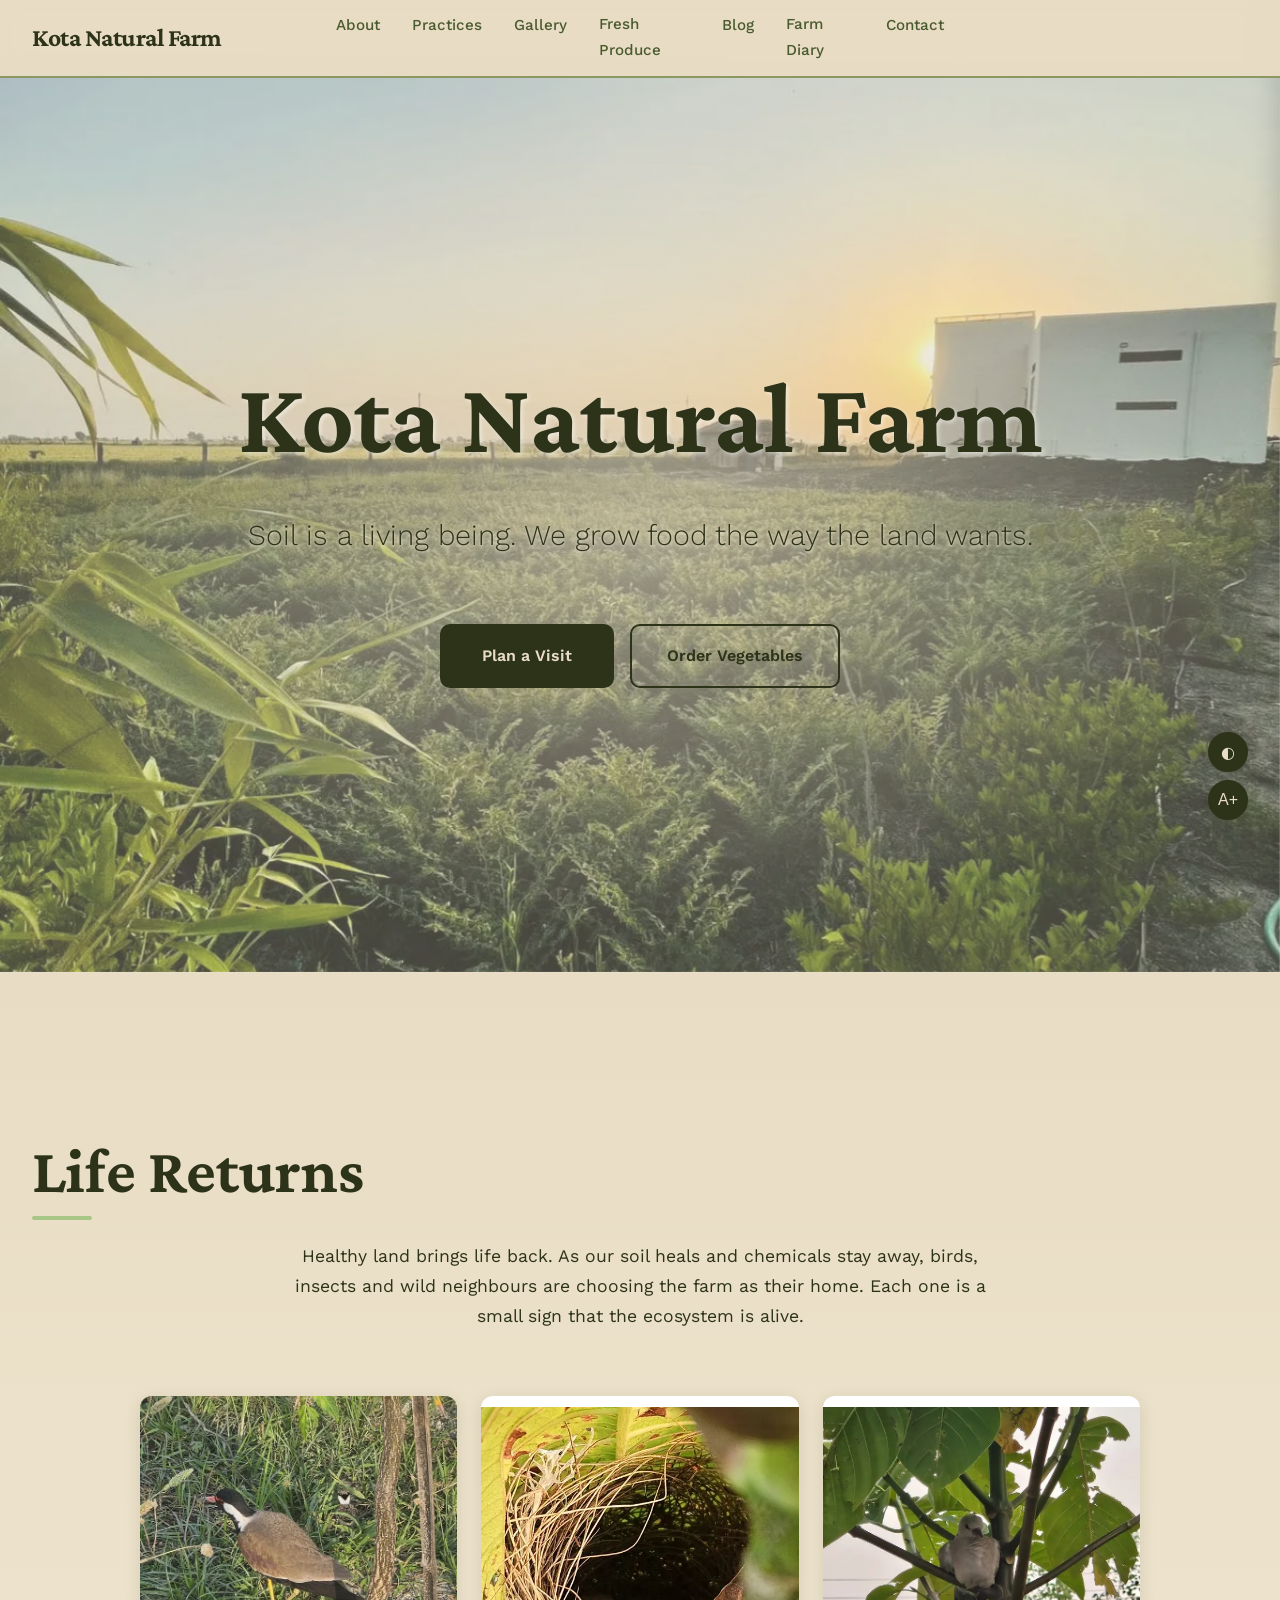
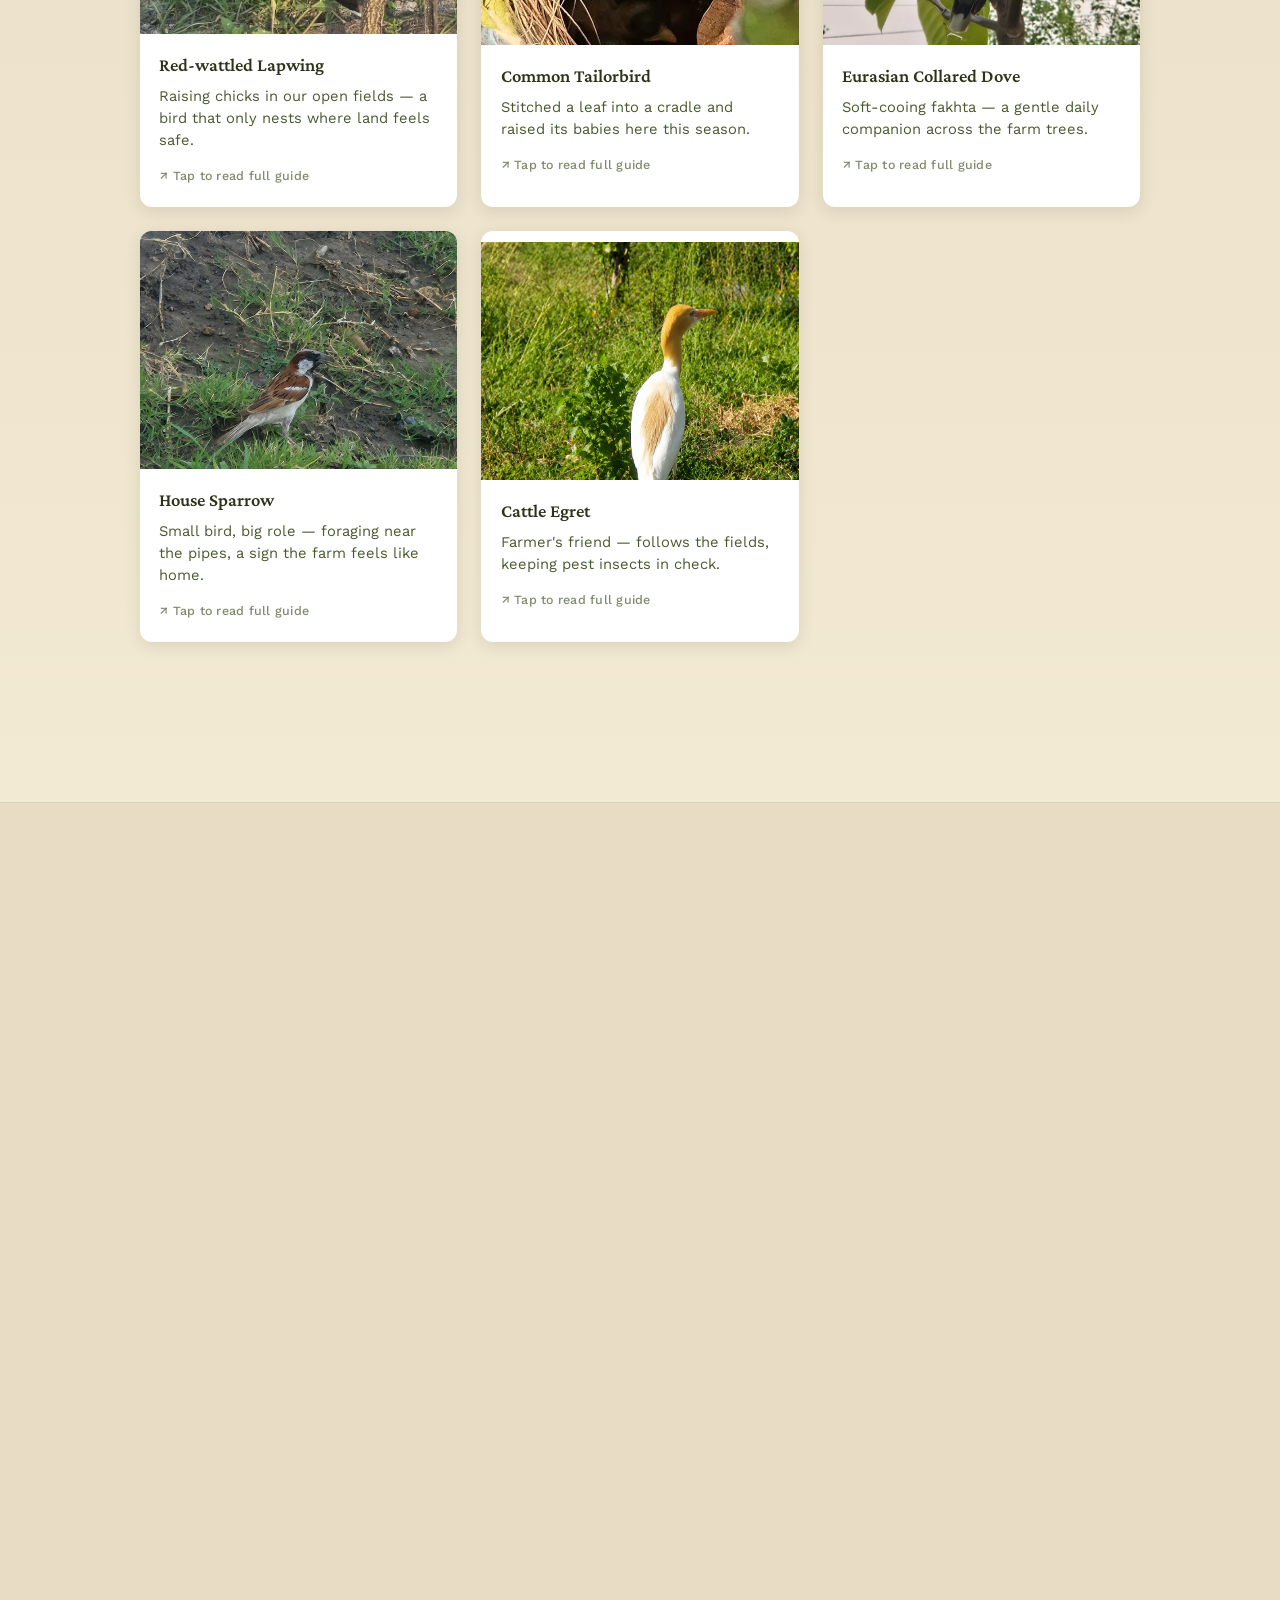
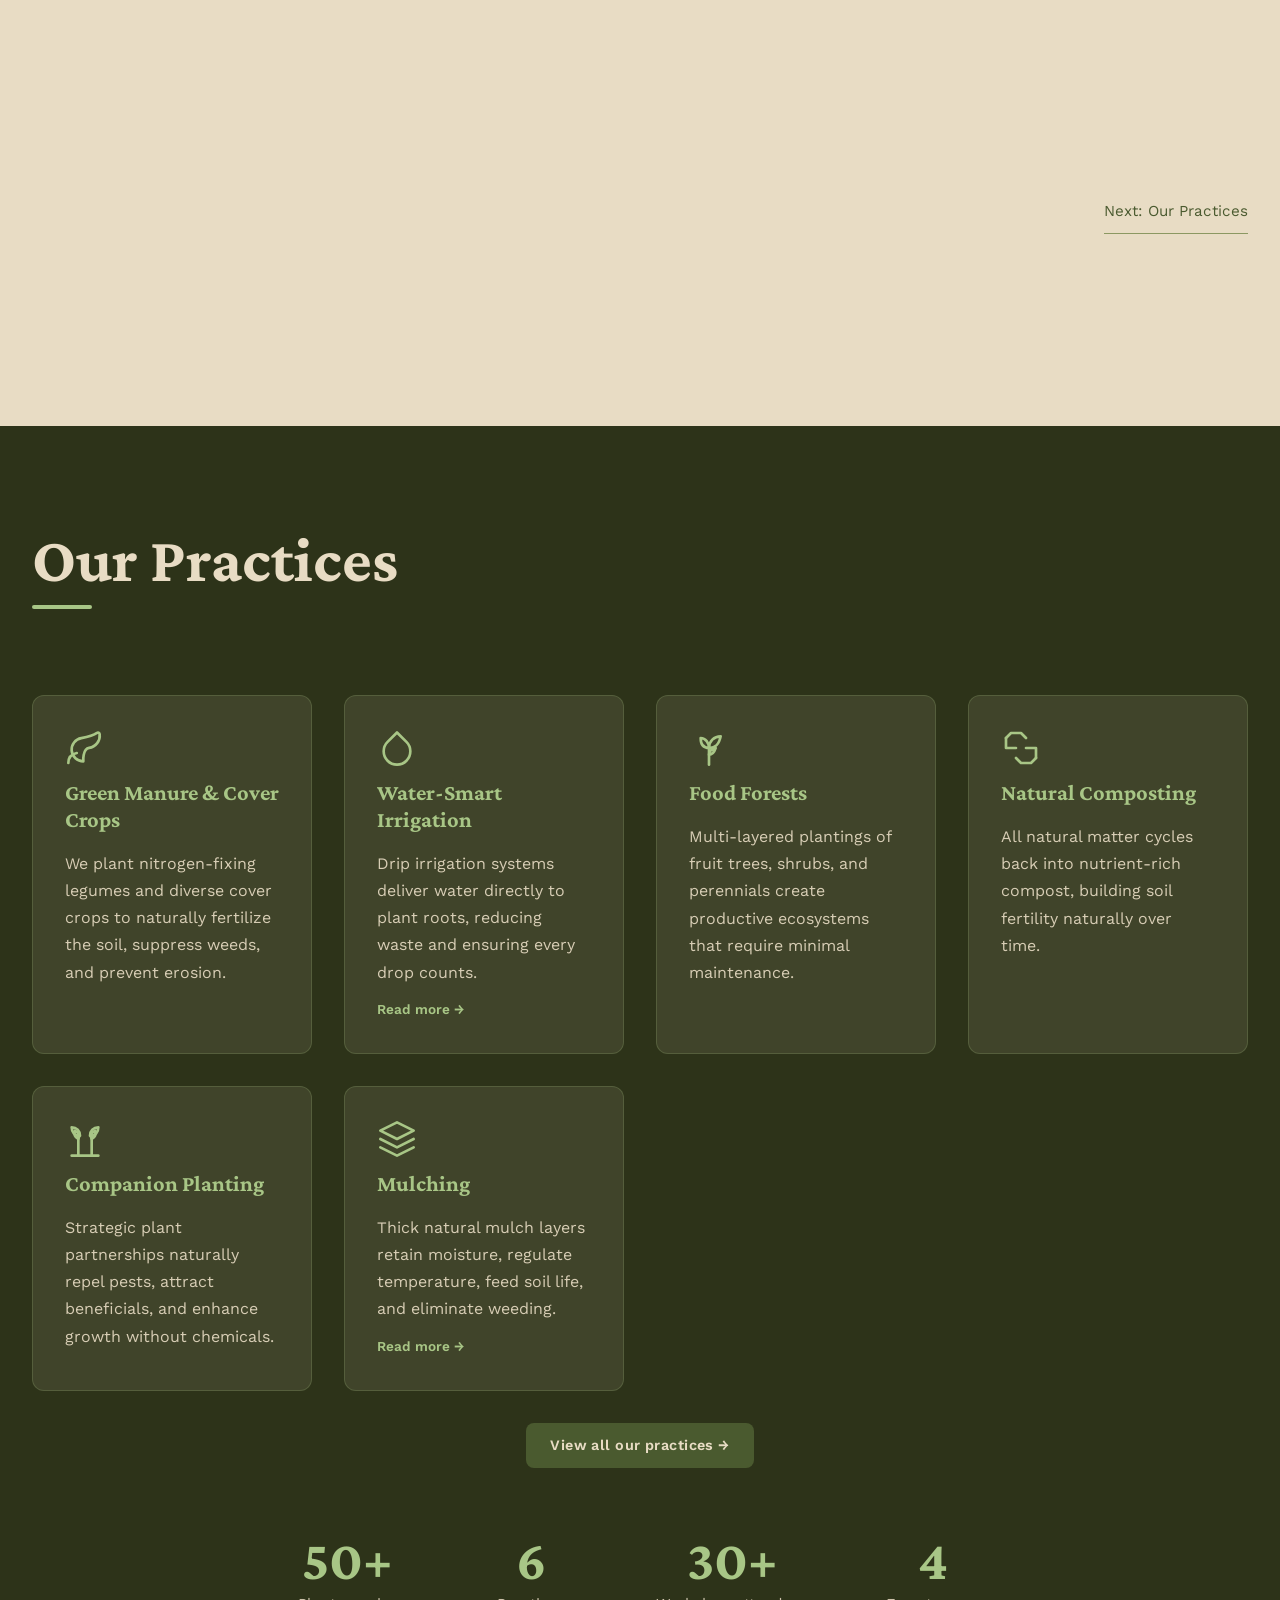
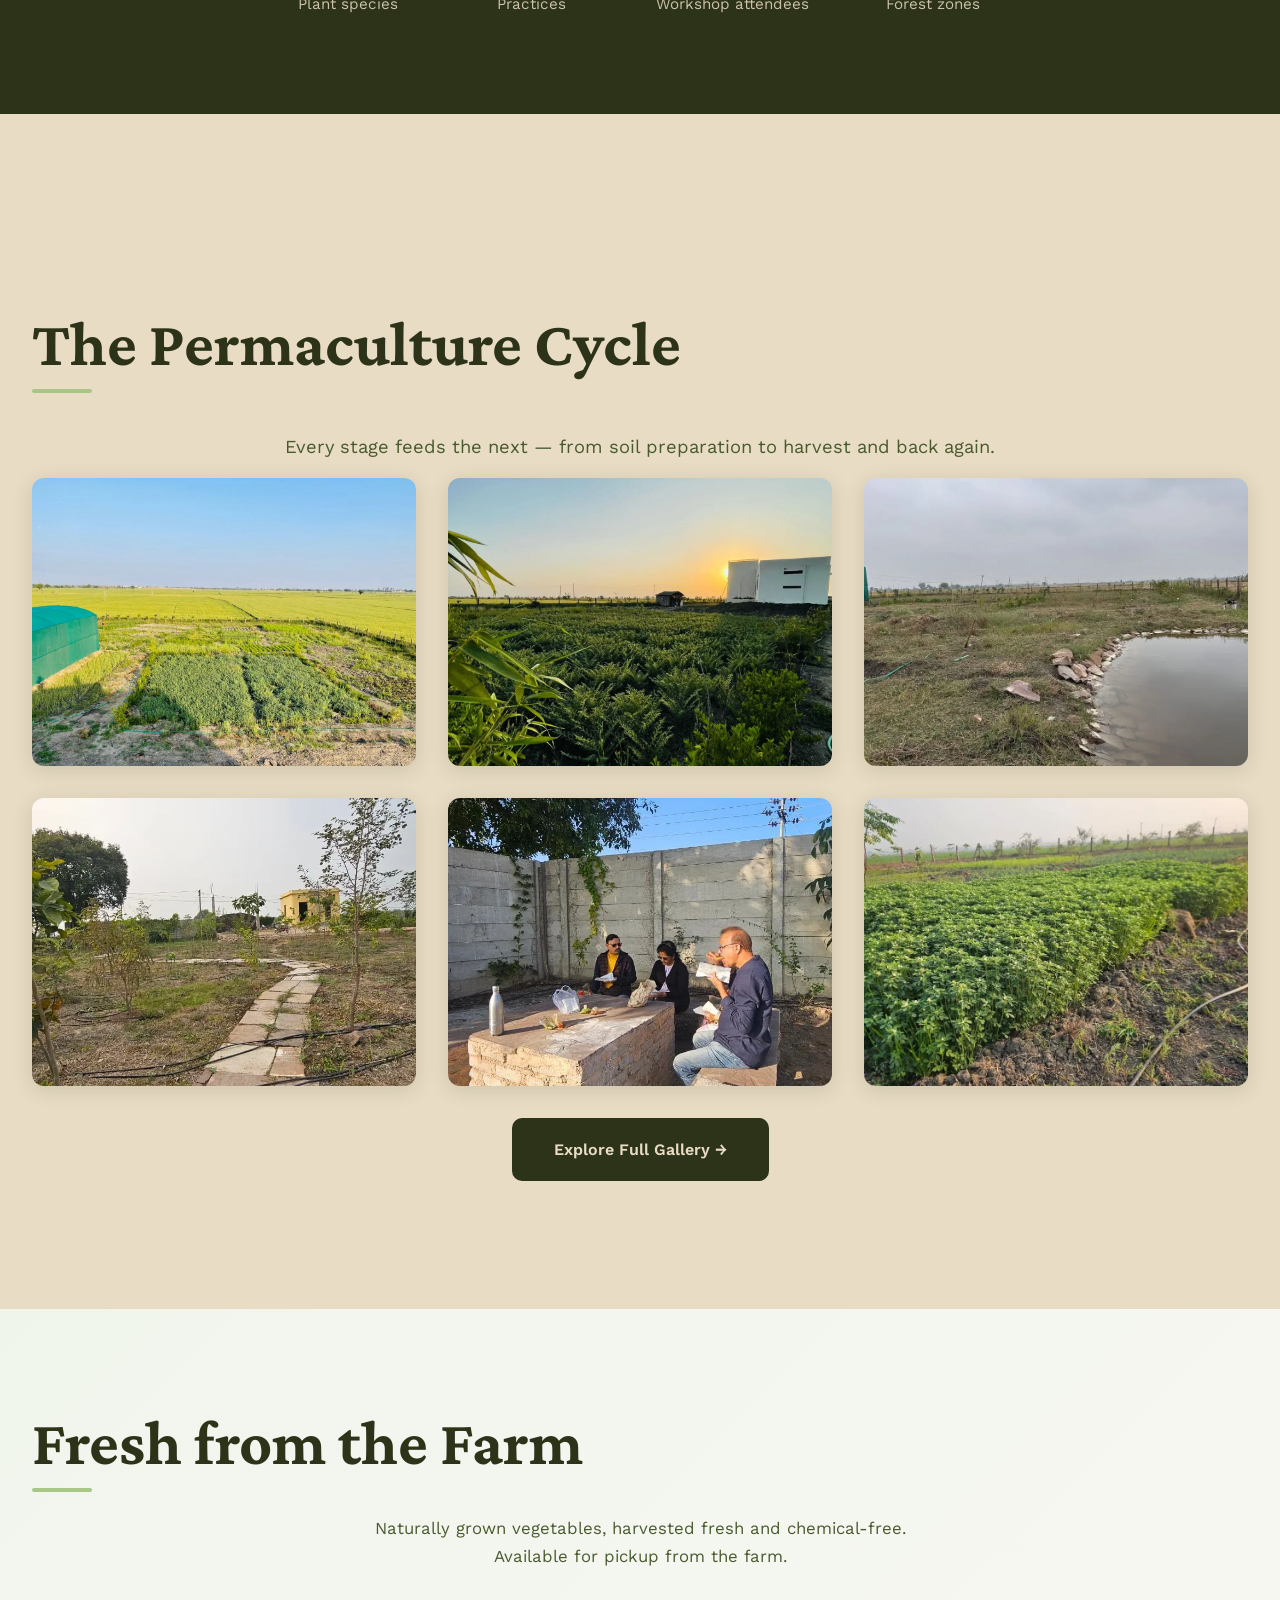
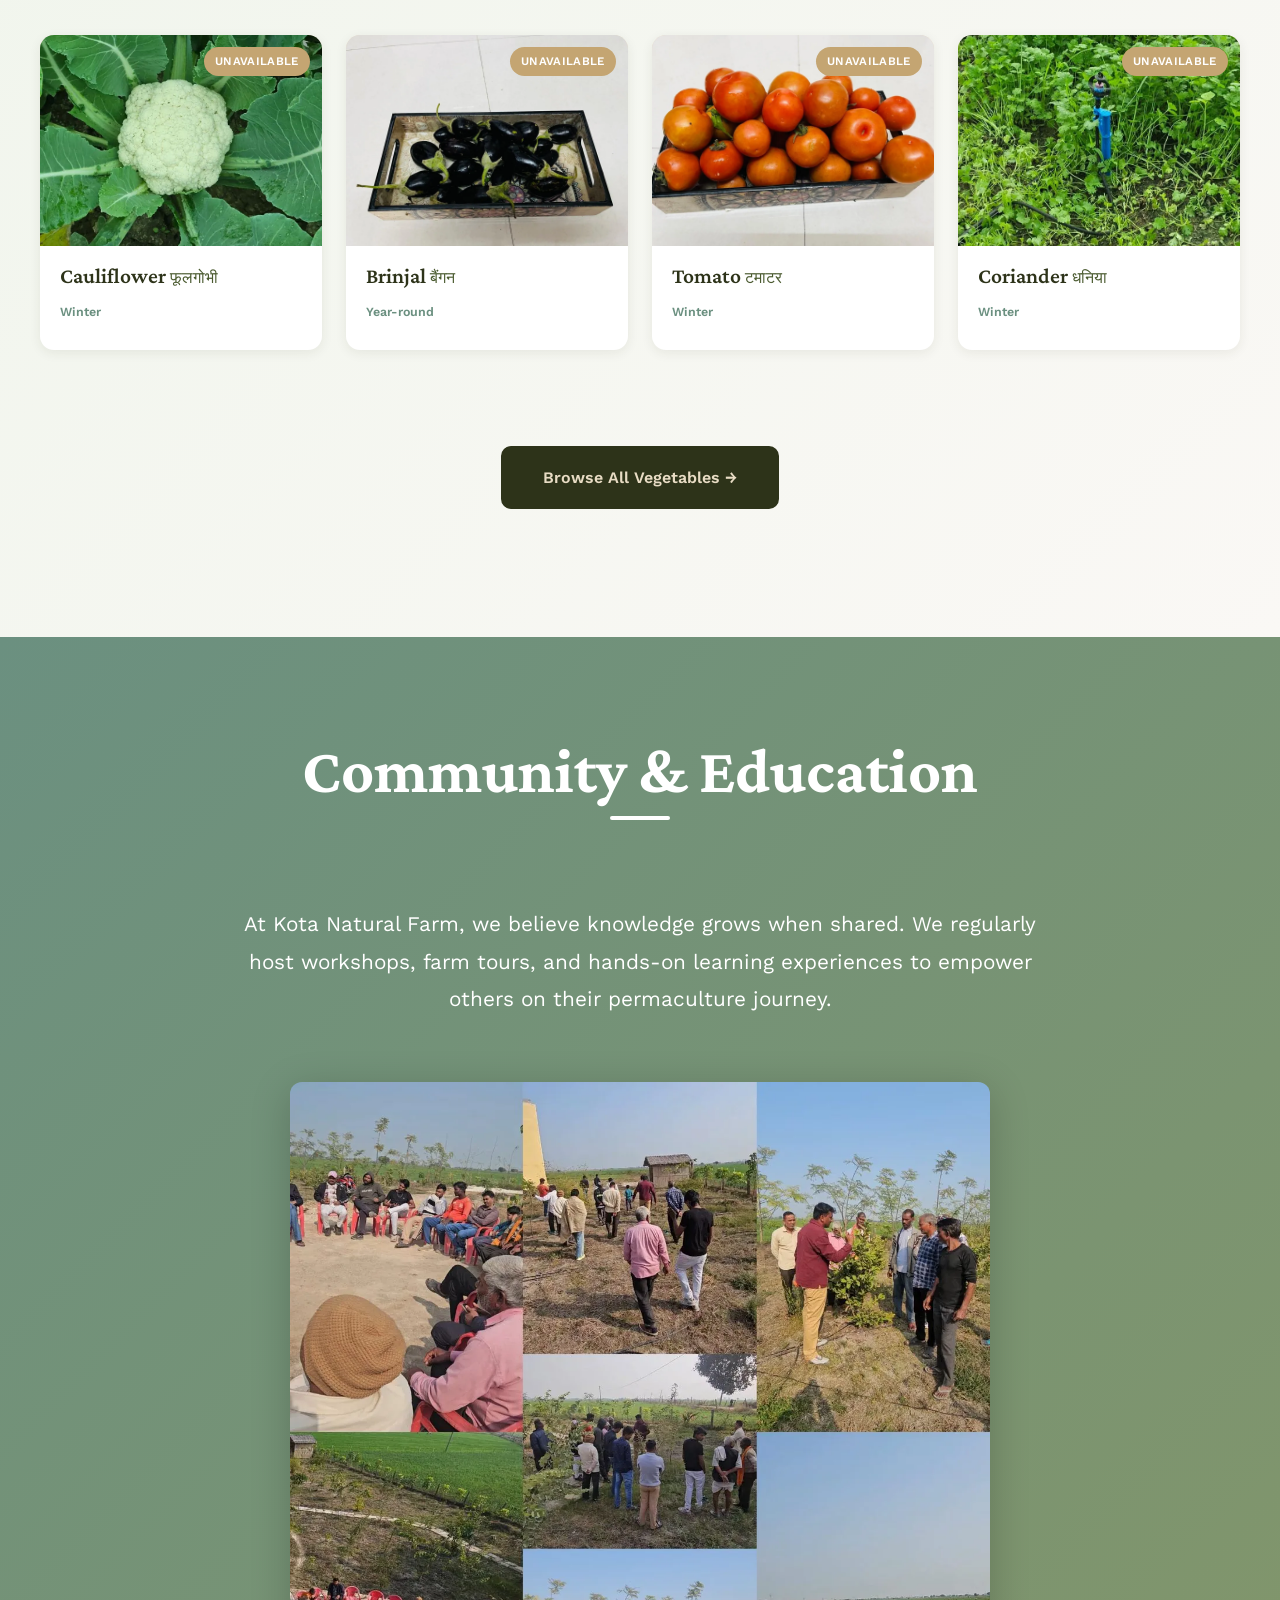
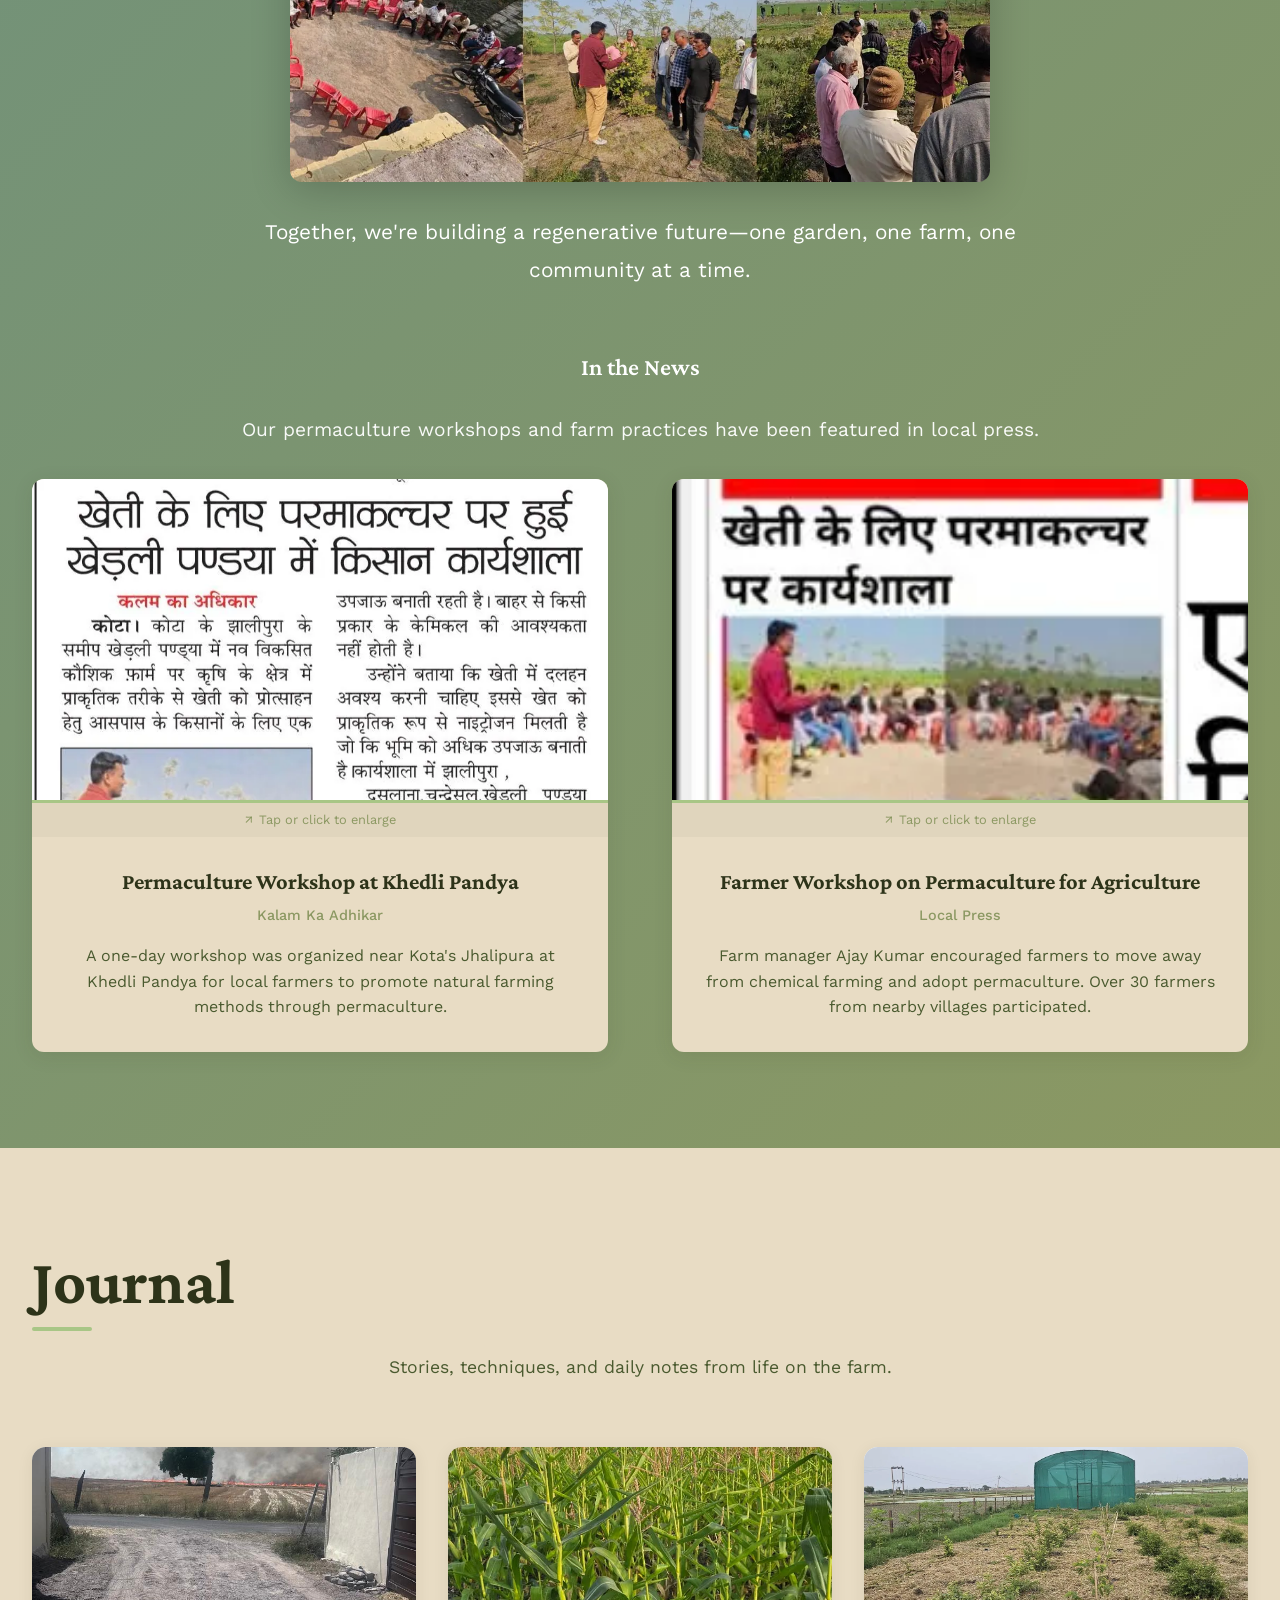
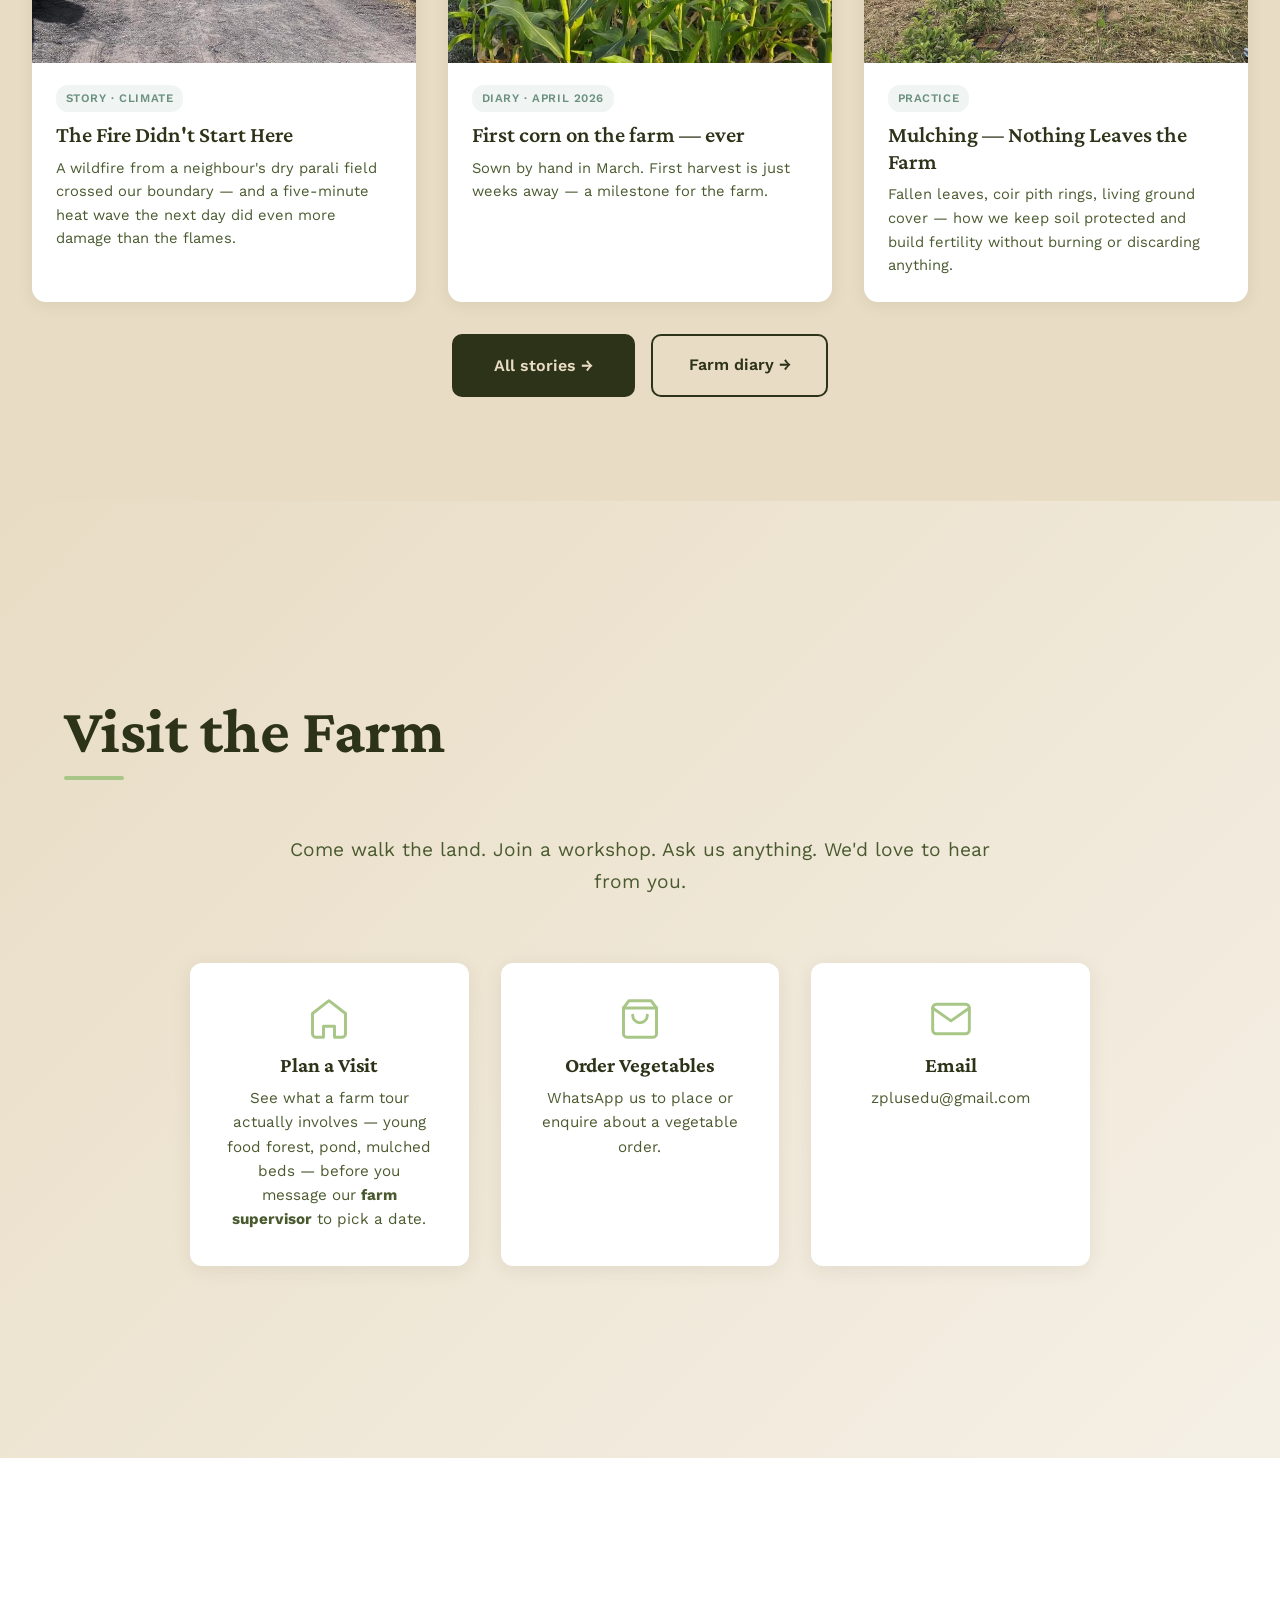
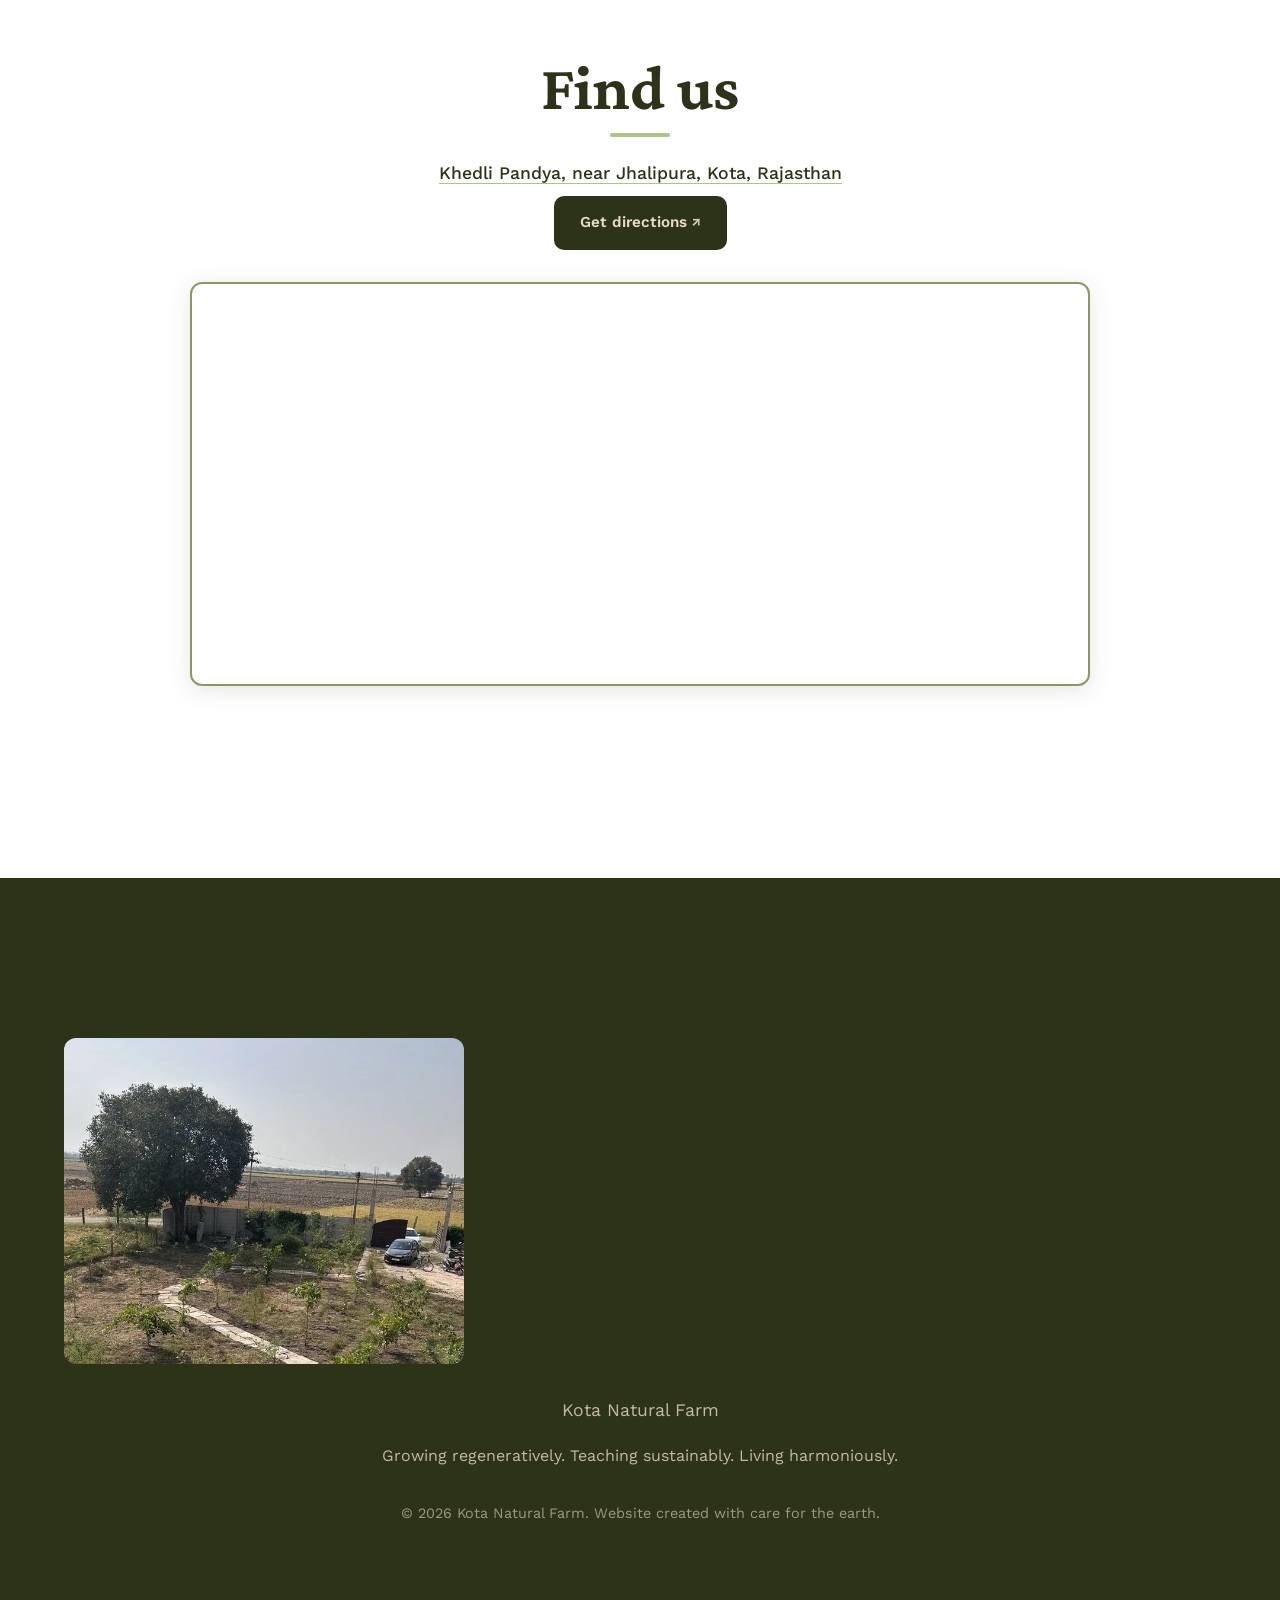
==== index.html @ 3dbb5373 "Add House Sparrow and Cattle Egret to Living Land section Two new bird species spotted on the farm —" ====
<!DOCTYPE html>
<html lang="en">
<head>
    <meta charset="UTF-8">
    <meta name="viewport" content="width=device-width, initial-scale=1.0">
    <meta name="description" content="Kota Natural Farm practices permaculture and regenerative agriculture near Kota, Rajasthan. Visit us for farm tours, workshops, and hands-on learning about sustainable food systems.">
    <meta name="keywords" content="permaculture, natural farming, regenerative agriculture, Kota, Rajasthan, food forest, organic farming, workshops">
    <meta property="og:title" content="Kota Natural Farm | Permaculture & Regenerative Agriculture">
    <meta property="og:description" content="Growing regeneratively. Teaching sustainably. Living harmoniously. Visit our permaculture farm near Kota, Rajasthan.">
    <meta property="og:type" content="website">
    <meta property="og:image" content="https://kotanaturalfarm.in/gallery/the-land/farm-sunset.jpeg">
    <meta property="og:locale" content="en_IN">
    <meta name="twitter:card" content="summary_large_image">
    <meta name="twitter:title" content="Kota Natural Farm">
    <meta name="twitter:description" content="Permaculture & regenerative agriculture near Kota, Rajasthan. Farm tours, workshops, and sustainable food systems.">
    <meta name="twitter:image" content="https://kotanaturalfarm.in/gallery/the-land/farm-sunset.jpeg">
    <title>Kota Natural Farm | Permaculture & Regenerative Agriculture</title>
    <link rel="icon" type="image/svg+xml" href="data:image/svg+xml,%3Csvg xmlns='http://www.w3.org/2000/svg' viewBox='0 0 32 32'%3E%3Ccircle cx='16' cy='16' r='16' fill='%232d3319'/%3E%3Cpath d='M16 6c-2 4-1 8 0 11 1-3 5-7 9-8-3 3-6 7-7 11 0 0-1 4-2 6-1-2-2-6-2-6-1-4-4-8-7-11 4 1 8 5 9 8C17 14 18 10 16 6z' fill='%23a8c686'/%3E%3C/svg%3E">
    <link rel="preconnect" href="https://fonts.googleapis.com">
    <link rel="preconnect" href="https://fonts.gstatic.com" crossorigin>
    <link href="https://fonts.googleapis.com/css2?family=Crimson+Pro:wght@400;600;700&family=Work+Sans:wght@300;400;500;600&display=swap" rel="stylesheet">
    <link rel="stylesheet" href="css/site-nav.css">
    <link rel="stylesheet" href="css/styles.css">
    <script type="application/ld+json">
    {
        "@context": "https://schema.org",
        "@type": "LocalBusiness",
        "name": "Kota Natural Farm",
        "description": "Permaculture and regenerative agriculture farm offering workshops, tours, and hands-on learning near Kota, Rajasthan.",
        "url": "https://kotanaturalfarm.in",
        "image": "https://kotanaturalfarm.in/gallery/the-land/farm-sunset.jpeg",
        "address": {
            "@type": "PostalAddress",
            "streetAddress": "Khedli Pandya, near Jhalipura",
            "addressLocality": "Kota",
            "addressRegion": "Rajasthan",
            "addressCountry": "IN"
        },
        "geo": {
            "@type": "GeoCoordinates",
            "latitude": 25.2010278,
            "longitude": 75.9503889
        },
        "sameAs": []
    }
    </script>
    <script src="js/vercel-analytics.js" defer></script>
    <script defer src="/_vercel/insights/script.js"></script>
</head>
<body>
    <div class="page-wrap">
    <a href="#main-content" class="skip-link">Skip to main content</a>
    <div class="scroll-progress" id="scroll-progress" role="presentation" aria-hidden="true"></div>
    <!-- Navigation -->
    <nav id="navbar">
        <div class="nav-container">
            <a href="#top" class="logo">Kota Natural Farm</a>
            <button type="button" class="nav-toggle" id="nav-toggle" aria-label="Open menu" aria-expanded="false">
                <span></span>
                <span></span>
                <span></span>
            </button>
            <ul class="nav-links">
                <li><a href="#about">About</a></li>
                <li><a href="#practices">Practices</a></li>
                <li><a href="gallery.html">Gallery</a></li>
                <li><a href="produce.html" class="nav-highlight">Fresh Produce</a></li>
                <li><a href="blog/index.html">Blog</a></li>
                <li><a href="farm-diary.html">Farm Diary</a></li>
                <li><a href="#contact">Contact</a></li>
            </ul>
        </div>
    </nav>

    <main id="main-content" tabindex="-1">
    <!-- Hero Section -->
    <section id="top" class="hero">
        <img src="gallery/the-land/farm-sunset.webp" alt="Golden hour over the farm — crops glowing in the evening light" class="hero-bg" fetchpriority="high" width="1280" height="720">
        <div class="hero-content">
            <h1>Kota Natural Farm</h1>
            <p class="hero-subtitle">Soil is a living being. We grow food the way the land wants.</p>
            <div class="hero-buttons">
                <a href="visit.html" class="cta-button">Plan a Visit</a>
                <a href="produce.html" class="cta-button cta-button-outlined">Order Vegetables</a>
            </div>
        </div>
    </section>

    <!-- Life Returns — biodiversity teaser, sits right below the hero -->
    <section id="living-land" class="living-land-strip">
        <div class="section">
            <h2 class="section-title fade-in">Life Returns</h2>
            <p class="living-land-intro fade-in">
                Healthy land brings life back. As our soil heals and chemicals stay away, birds, insects and wild neighbours are choosing the farm as their home. Each one is a small sign that the ecosystem is alive.
            </p>
            <div class="living-land-grid fade-in">
                <button type="button" class="living-land-card" onclick="openLightbox('gallery/living-land/lapwing-poster.jpg')" aria-label="Open full Red-wattled Lapwing information poster">
                    <span class="living-land-img-wrap">
                        <img src="gallery/living-land/lapwing-family.webp" alt="Red-wattled Lapwing with three chicks beside a young tree at Kota Natural Farm" loading="lazy" style="object-position: center 70%;">
                    </span>
                    <span class="living-land-caption">
                        <strong>Red-wattled Lapwing</strong>
                        <span class="living-land-tagline">Raising chicks in our open fields — a bird that only nests where land feels safe.</span>
                        <span class="living-land-cue">↗ Tap to read full guide</span>
                    </span>
                </button>
                <button type="button" class="living-land-card" onclick="openLightbox('gallery/living-land/tailorbird-poster.jpg')" aria-label="Open full Common Tailorbird information poster">
                    <span class="living-land-img-wrap">
                        <img src="gallery/living-land/tailorbird-nest.webp" alt="Common Tailorbird nest stitched inside a curled leaf, with chicks visible inside" loading="lazy" style="object-position: center 40%;">
                    </span>
                    <span class="living-land-caption">
                        <strong>Common Tailorbird</strong>
                        <span class="living-land-tagline">Stitched a leaf into a cradle and raised its babies here this season.</span>
                        <span class="living-land-cue">↗ Tap to read full guide</span>
                    </span>
                </button>
                <button type="button" class="living-land-card" onclick="openLightbox('gallery/living-land/collared-dove-poster.jpg')" aria-label="Open full Eurasian Collared Dove information poster">
                    <span class="living-land-img-wrap">
                        <img src="gallery/living-land/collared-dove.webp" alt="Eurasian Collared Dove perched in a tree at Kota Natural Farm" loading="lazy" style="object-position: center 65%;">
                    </span>
                    <span class="living-land-caption">
                        <strong>Eurasian Collared Dove</strong>
                        <span class="living-land-tagline">Soft-cooing fakhta — a gentle daily companion across the farm trees.</span>
                        <span class="living-land-cue">↗ Tap to read full guide</span>
                    </span>
                </button>
                <button type="button" class="living-land-card" onclick="openLightbox('gallery/living-land/house-sparrow-poster.png')" aria-label="Open full House Sparrow information poster">
                    <span class="living-land-img-wrap">
                        <img src="gallery/living-land/house-sparrow.jpeg" alt="House Sparrow foraging near irrigation pipes at Kota Natural Farm" loading="lazy" style="object-position: center 60%;">
                    </span>
                    <span class="living-land-caption">
                        <strong>House Sparrow</strong>
                        <span class="living-land-tagline">Small bird, big role — foraging near the pipes, a sign the farm feels like home.</span>
                        <span class="living-land-cue">↗ Tap to read full guide</span>
                    </span>
                </button>
                <button type="button" class="living-land-card" onclick="openLightbox('gallery/living-land/cattle-egret-poster.png')" aria-label="Open full Cattle Egret information poster">
                    <span class="living-land-img-wrap">
                        <img src="gallery/living-land/cattle-egret.jpeg" alt="Cattle Egret in breeding plumage standing near drip irrigation lines at Kota Natural Farm" loading="lazy" style="object-position: center 40%;">
                    </span>
                    <span class="living-land-caption">
                        <strong>Cattle Egret</strong>
                        <span class="living-land-tagline">Farmer's friend — follows the fields, keeping pest insects in check.</span>
                        <span class="living-land-cue">↗ Tap to read full guide</span>
                    </span>
                </button>
            </div>
        </div>
    </section>

    <!-- What is Permaculture -->
    <section id="about" class="section">
        <h2 class="section-title fade-in">What is Permaculture?</h2>
        <div class="intro-grid">
            <div class="intro-text fade-in">
                <p>Permaculture is a design philosophy that mimics natural ecosystems to create sustainable, self-sufficient food systems. At Kota Natural Farm, we work with nature, not against it.</p>
                <p>Our approach builds healthy soil, conserves water, increases biodiversity, and produces abundant harvests without synthetic chemicals or excessive external inputs.</p>
            </div>
            <div>
                <div class="principle-card fade-in">
                    <span class="principle-icon" aria-hidden="true">
                        <svg viewBox="0 0 24 24"><path d="M1 12s4-8 11-8 11 8 11 8-4 8-11 8S1 12 1 12z"/><circle cx="12" cy="12" r="3"/></svg>
                    </span>
                    <h3>Observe &amp; Interact</h3>
                    <p>We study our land's patterns before taking action, designing systems that work with natural flows.</p>
                </div>
                <div class="principle-card fade-in principle-card-spaced">
                    <span class="principle-icon" aria-hidden="true">
                        <svg viewBox="0 0 24 24"><polyline points="23 4 23 10 17 10"/><polyline points="1 20 1 14 7 14"/><path d="M3.51 9a9 9 0 0 1 14.85-3.36L23 10M1 14l4.64 4.36A9 9 0 0 0 20.49 15"/></svg>
                    </span>
                    <h3>Closed-Loop Systems</h3>
                    <p>Waste becomes resource. Compost feeds soil. Mulch retains water. Everything cycles.</p>
                </div>
                <div class="principle-card fade-in principle-card-spaced">
                    <span class="principle-icon" aria-hidden="true">
                        <svg viewBox="0 0 24 24"><path d="M12 2v20"/><path d="M12 7c0-2 2-4 5-4-1 3-3 5-5 5"/><path d="M12 11c0-2-2-4-5-4 1 3 3 5 5 5"/><path d="M12 15c0-2 2-4 5-4-1 3-3 5-5 5"/><path d="M6 22h12"/></svg>
                    </span>
                    <h3>Build Resilience</h3>
                    <p>Diverse crops, healthy ecosystems, and regenerative practices create farms that thrive for generations.</p>
                </div>
            </div>
        </div>
        <p class="section-next"><a href="#practices">Next: Our Practices</a></p>
    </section>

    <!-- Our Practices -->
    <section id="practices" class="practices">
        <div class="section">
            <h2 class="section-title fade-in">Our Practices</h2>
            <div class="practice-grid">
                <div class="practice-item fade-in">
                    <span class="practice-icon" aria-hidden="true">
                        <svg viewBox="0 0 24 24"><path d="M11 20A7 7 0 0 1 9.8 6.1C15.5 5 17 4.48 19.2 2.96a1 1 0 0 1 1.6.67 7.5 7.5 0 0 1-6.32 8.3C10.4 12.6 11 20 11 20z"/><path d="M2 21c0-3 1.85-5.36 5.08-6"/></svg>
                    </span>
                    <h3>Green Manure &amp; Cover Crops</h3>
                    <p>We plant nitrogen-fixing legumes and diverse cover crops to naturally fertilize the soil, suppress weeds, and prevent erosion.</p>
                </div>
                <a href="practices/water-smart-irrigation.html" class="practice-item practice-item-link fade-in">
                    <span class="practice-icon" aria-hidden="true">
                        <svg viewBox="0 0 24 24"><path d="M12 2.69l5.66 5.66a8 8 0 1 1-11.31 0z"/></svg>
                    </span>
                    <h3>Water-Smart Irrigation</h3>
                    <p>Drip irrigation systems deliver water directly to plant roots, reducing waste and ensuring every drop counts.</p>
                    <span class="practice-read-more">Read more &rarr;</span>
                </a>
                <div class="practice-item fade-in">
                    <span class="practice-icon" aria-hidden="true">
                        <svg viewBox="0 0 24 24"><path d="M12 22V12"/><path d="M12 12c0-4 3-7 7-7-1 5-3 7-7 7z"/><path d="M12 12c0-3-2-6-5-6 0 4 2 6 5 6z"/><path d="M12 16c0-2 2-4 4-4-1 3-2 4-4 4z"/></svg>
                    </span>
                    <h3>Food Forests</h3>
                    <p>Multi-layered plantings of fruit trees, shrubs, and perennials create productive ecosystems that require minimal maintenance.</p>
                </div>
                <div class="practice-item fade-in">
                    <span class="practice-icon" aria-hidden="true">
                        <svg viewBox="0 0 24 24"><path d="M3 6l3-3h6l3 3"/><path d="M21 18l-3 3h-6l-3-3"/><polyline points="3 6 3 12 9 12"/><polyline points="21 18 21 12 15 12"/></svg>
                    </span>
                    <h3>Natural Composting</h3>
                    <p>All natural matter cycles back into nutrient-rich compost, building soil fertility naturally over time.</p>
                </div>
                <div class="practice-item fade-in">
                    <span class="practice-icon" aria-hidden="true">
                        <svg viewBox="0 0 24 24"><path d="M8 22V10"/><path d="M8 10c-2 0-4-2-4-5 3 0 5 2 5 5"/><path d="M8 12c-2-1-3-3-2-5 2 1 3 3 2 5"/><path d="M16 22V10"/><path d="M16 10c2 0 4-2 4-5-3 0-5 2-5 5"/><path d="M16 12c2-1 3-3 2-5-2 1-3 3-2 5"/><path d="M4 22h16"/></svg>
                    </span>
                    <h3>Companion Planting</h3>
                    <p>Strategic plant partnerships naturally repel pests, attract beneficials, and enhance growth without chemicals.</p>
                </div>
                <a href="practices/mulching.html" class="practice-item practice-item-link fade-in">
                    <span class="practice-icon" aria-hidden="true">
                        <svg viewBox="0 0 24 24"><polygon points="12 2 2 7 12 12 22 7 12 2"/><polyline points="2 17 12 22 22 17"/><polyline points="2 12 12 17 22 12"/></svg>
                    </span>
                    <h3>Mulching</h3>
                    <p>Thick natural mulch layers retain moisture, regulate temperature, feed soil life, and eliminate weeding.</p>
                    <span class="practice-read-more">Read more &rarr;</span>
                </a>
            </div>
            <div style="text-align:center; margin: 2rem 0 0.5rem;">
                <a href="practices/our-practices.html" style="display:inline-block; padding:0.65rem 1.5rem; background:var(--earth-medium); color:var(--sand); font-family:'Work Sans',sans-serif; font-size:0.9rem; font-weight:600; text-decoration:none; border-radius:8px; letter-spacing:0.03em;">
                    View all our practices →
                </a>
            </div>
            <div class="farm-stats fade-in">
                <div class="stat-item">
                    <div class="stat-number" data-target="50" data-suffix="+">0</div>
                    <div class="stat-label">Plant species</div>
                </div>
                <div class="stat-item">
                    <div class="stat-number" data-target="6" data-suffix="">0</div>
                    <div class="stat-label">Practices</div>
                </div>
                <div class="stat-item">
                    <div class="stat-number" data-target="30" data-suffix="+">0</div>
                    <div class="stat-label">Workshop attendees</div>
                </div>
                <div class="stat-item">
                    <div class="stat-number" data-target="4" data-suffix="">0</div>
                    <div class="stat-label">Forest zones</div>
                </div>
            </div>
        </div>
    </section>

    <!-- Gallery — the permaculture cycle, told through images -->
    <section id="gallery" class="section">
        <h2 class="section-title fade-in">The Permaculture Cycle</h2>
        <p class="cycle-subtitle fade-in">Every stage feeds the next — from soil preparation to harvest and back again.</p>
        <div class="gallery-preview fade-in" id="gallery-preview">
            <!-- JS builds a 4-photo preview -->
        </div>
        <div class="produce-cta fade-in" style="padding-top: var(--spacing-md);">
            <a href="gallery.html" class="cta-button">Explore Full Gallery &rarr;</a>
        </div>
    </section>

    <!-- Fresh Produce — teaser linking to dedicated page -->
    <section id="fresh-produce" class="produce-section">
        <div class="section">
            <h2 class="section-title fade-in">Fresh from the Farm</h2>
            <p class="produce-intro fade-in">Naturally grown vegetables, harvested fresh and chemical-free. Available for pickup from the farm.</p>
            <div id="produce-grid" class="produce-grid">
                <!-- JS builds a preview of available items -->
            </div>
            <div class="produce-cta fade-in" style="padding-top: var(--spacing-md);">
                <a href="produce.html" class="cta-button">Browse All Vegetables &rarr;</a>
            </div>
        </div>
    </section>

    <!-- Community & In the News (merged) -->
    <section id="community" class="community">
        <div class="section">
            <h2 class="section-title fade-in">Community & Education</h2>
            <p class="community-text fade-in">
                At Kota Natural Farm, we believe knowledge grows when shared. We regularly host workshops, farm tours, and hands-on learning experiences to empower others on their permaculture journey.
            </p>
            <img src="site-images/community-workshop.webp" alt="Community workshop at Kota Farm" class="workshop-image fade-in" loading="lazy" width="1200" height="1200">
            <p class="community-text community-text-closing fade-in">
                Together, we're building a regenerative future—one garden, one farm, one community at a time.
            </p>
            <h3 class="community-news-heading fade-in">In the News</h3>
            <p class="news-intro fade-in">Our permaculture workshops and farm practices have been featured in local press.</p>
            <div class="news-grid">
                <div class="news-card fade-in">
                    <div class="news-card-img-wrap">
                        <img src="press/news-1.webp" alt="Newspaper article about permaculture workshop at Khedli Pandya" onclick="openLightbox(this.src)">
                    </div>
                    <div class="click-hint"><span aria-hidden="true">↗</span> Tap or click to enlarge</div>
                    <div class="news-card-body">
                        <h3>Permaculture Workshop at Khedli Pandya</h3>
                        <p class="news-source">Kalam Ka Adhikar</p>
                        <p>A one-day workshop was organized near Kota's Jhalipura at Khedli Pandya for local farmers to promote natural farming methods through permaculture.</p>
                    </div>
                </div>
                <div class="news-card fade-in">
                    <div class="news-card-img-wrap">
                        <img src="press/news-2.webp" alt="Newspaper article about farmer workshop on permaculture" onclick="openLightbox(this.src)">
                    </div>
                    <div class="click-hint"><span aria-hidden="true">↗</span> Tap or click to enlarge</div>
                    <div class="news-card-body">
                        <h3>Farmer Workshop on Permaculture for Agriculture</h3>
                        <p class="news-source">Local Press</p>
                        <p>Farm manager Ajay Kumar encouraged farmers to move away from chemical farming and adopt permaculture. Over 30 farmers from nearby villages participated.</p>
                    </div>
                </div>
            </div>
        </div>
    </section>

    <!-- Journal — merged stories + diary -->
    <section id="journal" class="section">
        <h2 class="section-title fade-in">Journal</h2>
        <p class="blog-intro fade-in">Stories, techniques, and daily notes from life on the farm.</p>
        <div class="blog-grid">
            <a href="blog/fire-didnt-start-here.html" class="blog-card fade-in">
                <div class="blog-card-img">
                    <img src="blog/images/fire-didnt-start-here/neighbour-field-fire.jpg" alt="A neighbouring wheat field on fire near Kota Natural Farm" loading="lazy">
                </div>
                <div class="blog-card-body">
                    <span class="blog-card-tag">Story · Climate</span>
                    <h3>The Fire Didn't Start Here</h3>
                    <p>A wildfire from a neighbour's dry parali field crossed our boundary — and a five-minute heat wave the next day did even more damage than the flames.</p>
                </div>
            </a>
            <a href="farm-diary.html" class="blog-card fade-in">
                <div class="blog-card-img">
                    <img src="diary/first-corn-on-the-farm.webp" alt="First corn on the farm" loading="lazy">
                </div>
                <div class="blog-card-body">
                    <span class="blog-card-tag">Diary · April 2026</span>
                    <h3>First corn on the farm — ever</h3>
                    <p>Sown by hand in March. First harvest is just weeks away — a milestone for the farm.</p>
                </div>
            </a>
            <a href="practices/mulching.html" class="blog-card fade-in">
                <div class="blog-card-img">
                    <img src="gallery/practices/mulching/mulch-rows-overview.webp" alt="Straw mulch covering soil at Kota Natural Farm" loading="lazy">
                </div>
                <div class="blog-card-body">
                    <span class="blog-card-tag">Practice</span>
                    <h3>Mulching — Nothing Leaves the Farm</h3>
                    <p>Fallen leaves, coir pith rings, living ground cover — how we keep soil protected and build fertility without burning or discarding anything.</p>
                </div>
            </a>
        </div>
        <div style="text-align:center; margin: 2rem 0 0.5rem; display:flex; gap:1rem; justify-content:center; flex-wrap:wrap;">
            <a href="blog/index.html" class="cta-button">All stories &rarr;</a>
            <a href="farm-diary.html" class="cta-button cta-button-outlined">Farm diary &rarr;</a>
        </div>
    </section>

    <!-- Contact -->
    <section id="contact" class="contact-section">
        <div class="section">
            <h2 class="section-title fade-in">Visit the Farm</h2>
            <p class="contact-intro fade-in">Come walk the land. Join a workshop. Ask us anything. We'd love to hear from you.</p>
            <div class="contact-grid">
                <a href="visit.html" class="contact-card fade-in">
                    <span class="contact-icon" aria-hidden="true">
                        <svg viewBox="0 0 24 24"><path d="M3 9l9-7 9 7v11a2 2 0 0 1-2 2h-4v-6h-6v6H5a2 2 0 0 1-2-2V9z"/></svg>
                    </span>
                    <h3>Plan a Visit</h3>
                    <p>See what a farm tour actually involves — young food forest, pond, mulched beds — before you message our <strong>farm supervisor</strong> to pick a date.</p>
                </a>
                <a href="https://wa.me/919460813090?text=Hi%2C%20I%27d%20like%20to%20order%20vegetables%20from%20Kota%20Natural%20Farm." target="_blank" rel="noopener noreferrer" class="contact-card fade-in">
                    <span class="contact-icon" aria-hidden="true">
                        <svg viewBox="0 0 24 24"><path d="M6 2L3 6v14a2 2 0 0 0 2 2h14a2 2 0 0 0 2-2V6l-3-4z"/><line x1="3" y1="6" x2="21" y2="6"/><path d="M16 10a4 4 0 0 1-8 0"/></svg>
                    </span>
                    <h3>Order Vegetables</h3>
                    <p>WhatsApp us to place or enquire about a vegetable order.</p>
                </a>
                <a href="mailto:zplusedu@gmail.com" class="contact-card fade-in">
                    <span class="contact-icon" aria-hidden="true">
                        <svg viewBox="0 0 24 24"><path d="M4 4h16a2 2 0 0 1 2 2v12a2 2 0 0 1-2 2H4a2 2 0 0 1-2-2V6a2 2 0 0 1 2-2z"/><polyline points="22 6 12 13 2 6"/></svg>
                    </span>
                    <h3>Email</h3>
                    <p>zplusedu@gmail.com</p>
                </a>
            </div>
        </div>
    </section>

    <!-- Find us / Google Map -->
    <section id="location" class="map-section">
        <div class="section">
            <h2 class="section-title fade-in">Find us</h2>
            <p class="map-address fade-in"><a href="https://maps.app.goo.gl/VbrhkNnKgP2FETWr9" target="_blank" rel="noopener noreferrer">Khedli Pandya, near Jhalipura, Kota, Rajasthan</a></p>
            <p class="map-directions fade-in"><a href="https://maps.app.goo.gl/VbrhkNnKgP2FETWr9" target="_blank" rel="noopener noreferrer" class="cta-button cta-button-external">Get directions</a></p>
            <div class="map-wrapper fade-in">
                <iframe
                    src="https://www.google.com/maps/embed?pb=!1m17!1m12!1m3!1d6059.080898385982!2d75.94523117538195!3d25.2010177777085!2m3!1f0!2f0!3f0!3m2!1i1024!2i768!4f13.1!3m2!1m1!2zMjXCsDEyJzAzLjciTiA3NcKwNTcnMDEuNCJF!5e1!3m2!1sen!2sus!4v1776796072278!5m2!1sen!2sus"
                    allowfullscreen=""
                    loading="lazy"
                    referrerpolicy="no-referrer-when-downgrade"
                    title="Kota Natural Farm location">
                </iframe>
            </div>
        </div>
    </section>

    </main>
    <!-- Footer -->
    <footer>
        <div class="section">
            <img src="site-images/farm-overview.webp" alt="Aerial view of Kota Natural Farm" class="footer-team-photo" loading="lazy" width="675" height="550">
            <p class="footer-name">Kota Natural Farm</p>
            <p>Growing regeneratively. Teaching sustainably. Living harmoniously.</p>
            <p class="footer-copyright">&copy; 2026 Kota Natural Farm. Website created with care for the earth.</p>
        </div>
    </footer>
    </div><!-- /.page-wrap -->

    <!-- Mobile sticky CTA bar for ordering vegetables -->
    <a href="produce.html" class="mobile-order-bar" id="mobile-order-bar">
        <span class="mobile-order-bar-icon" aria-hidden="true">
            <svg viewBox="0 0 24 24" width="22" height="22" fill="none" stroke="currentColor" stroke-width="1.8" stroke-linecap="round" stroke-linejoin="round"><path d="M6 2L3 6v14a2 2 0 0 0 2 2h14a2 2 0 0 0 2-2V6l-3-4z"/><line x1="3" y1="6" x2="21" y2="6"/><path d="M16 10a4 4 0 0 1-8 0"/></svg>
        </span>
        <span class="mobile-order-bar-text">Order Fresh Vegetables</span>
        <span class="mobile-order-bar-arrow">&rarr;</span>
    </a>

    <!-- Cart FAB + Drawer -->
    <button type="button" class="cart-fab" id="cart-fab" aria-label="Open cart" style="display:none;" onclick="openCartDrawer()">
        <svg viewBox="0 0 24 24" width="22" height="22" fill="none" stroke="currentColor" stroke-width="1.8" stroke-linecap="round" stroke-linejoin="round" aria-hidden="true"><circle cx="9" cy="21" r="1"/><circle cx="20" cy="21" r="1"/><path d="M1 1h4l2.68 13.39a2 2 0 0 0 2 1.61h9.72a2 2 0 0 0 2-1.61L23 6H6"/></svg>
        <span class="cart-fab-badge" id="cart-fab-badge">0</span>
    </button>
    <div class="cart-overlay" id="cart-overlay" onclick="closeCartDrawer()"></div>
    <div class="cart-drawer" id="cart-drawer" aria-label="Your order">
        <div class="cart-drawer-header">
            <h3>Your Order</h3>
            <button type="button" class="cart-drawer-close" onclick="closeCartDrawer()" aria-label="Close cart">&times;</button>
        </div>
        <div class="cart-drawer-body" id="cart-drawer-body">
            <!-- Cart items rendered by JS -->
        </div>
        <div class="cart-drawer-footer" id="cart-drawer-footer">
            <a href="#" id="cart-whatsapp-btn" class="cta-button cart-send-btn" target="_blank" rel="noopener noreferrer">Send Order on WhatsApp</a>
            <button type="button" class="cart-clear-btn" id="cart-clear-btn" onclick="clearCart()">Clear Cart</button>
        </div>
    </div>

    <!-- Load configs then main script.
         Bump ?v=YYYYMMDD on each config edit to bust browser caches. -->
    <script src="gallery-config.js?v=20260430"></script>
    <script src="plants-config.js?v=20260430"></script>
    <script src="vegetables-config.js?v=20260430"></script>
    <script src="diary-config.js?v=20260501b"></script>
    <script src="js/main.js?v=20260430"></script>

    <!-- Accessibility controls -->
    <div class="a11y-controls">
        <button type="button" class="a11y-btn" id="a11y-contrast" aria-label="Toggle high contrast" aria-pressed="false" title="High contrast">◐</button>
        <button type="button" class="a11y-btn" id="a11y-font" aria-label="Toggle larger text" aria-pressed="false" title="Larger text">A+</button>
    </div>

    <button type="button" class="back-to-top" id="back-to-top" aria-label="Back to top" title="Back to top">↑</button>

    <!-- Lightbox overlay with navigation -->
    <div class="lightbox-overlay" id="lightbox" onclick="closeLightbox()">
        <span class="lightbox-close" id="lightbox-close" onclick="event.stopPropagation(); closeLightbox();" role="button" aria-label="Close" tabindex="0">&times;</span>
        <button class="lightbox-nav lightbox-prev" id="lightbox-prev" onclick="event.stopPropagation(); lightboxNav(-1);" aria-label="Previous image" tabindex="0">&#8249;</button>
        <img src="" alt="Enlarged view" onclick="event.stopPropagation()">
        <button class="lightbox-nav lightbox-next" id="lightbox-next" onclick="event.stopPropagation(); lightboxNav(1);" aria-label="Next image" tabindex="0">&#8250;</button>
        <div class="lightbox-counter" id="lightbox-counter"></div>
    </div>

    <!-- Service Worker registration for offline support -->
    <script>
    if ('serviceWorker' in navigator) {
        window.addEventListener('load', function() {
            navigator.serviceWorker.register('/sw.js').catch(function() {});
        });
    }
    </script>
</body>
</html>
---- css/site-nav.css ----
/* ──────────────────────────────────────────────────────────────
   Site nav — Kota Natural Farm
   The sticky top nav used on every page. Single source of truth;
   linked by both styles.css-based pages (homepage, gallery) and
   practice.css/produce.css-based sub-pages (blog, practices, produce).

   Depends on design tokens (--earth-dark, --sand, --sprout, etc.)
   which are defined in styles.css, practice.css, and produce.css.
   ────────────────────────────────────────────────────────────── */

/* Reserve space for the fixed nav so page content starts BELOW it
   rather than being hidden behind it. Every page that links this
   stylesheet gets the offset automatically. */
body {
    padding-top: 72px;
}
html {
    /* Anchor links (#about, #practices, #contact) scroll the target
       below the fixed nav instead of underneath it. */
    scroll-padding-top: 72px;
}
@media (max-width: 768px) {
    body {
        padding-top: 60px;
    }
    html {
        scroll-padding-top: 60px;
    }
}

nav#navbar {
    position: fixed;
    top: 0;
    width: 100%;
    max-width: 100%;
    background: rgba(232, 220, 196, 0.95);
    backdrop-filter: blur(10px);
    z-index: 1000;
    padding: var(--spacing-sm) var(--spacing-md);
    border-bottom: 2px solid var(--earth-light);
    transition: all 0.3s ease;
}

nav#navbar.scrolled {
    padding: var(--spacing-xs) var(--spacing-md);
    box-shadow: 0 2px 20px rgba(45, 51, 25, 0.1);
}

#navbar .nav-container {
    max-width: 1400px;
    margin: 0 auto;
    display: flex;
    justify-content: space-between;
    align-items: center;
    position: relative;
    gap: var(--spacing-sm);
}

#navbar .logo {
    font-family: 'Crimson Pro', serif;
    font-size: 1.6rem;
    font-weight: 700;
    color: var(--earth-dark);
    text-decoration: none;
    letter-spacing: -0.5px;
    white-space: nowrap;
}

#navbar .nav-links {
    display: flex;
    gap: var(--spacing-md);
    list-style: none;
    margin: 0;
    padding: 0;
    /* Absolutely center the nav links so they sit dead-centre on every page,
       regardless of whether a cart button is present on the right.
       Mobile media query below resets this so the drawer behaves normally. */
    position: absolute;
    left: 50%;
    transform: translateX(-50%);
}

#navbar .nav-links a {
    color: var(--earth-medium);
    text-decoration: none;
    font-family: 'Work Sans', sans-serif;
    font-size: 0.95rem;
    font-weight: 500;
    transition: color 0.3s ease;
    position: relative;
    padding: 0.5rem 0;
    min-height: 44px;
    display: inline-flex;
    align-items: center;
}

#navbar .nav-links a::after {
    content: '';
    position: absolute;
    bottom: -4px;
    left: 0;
    width: 0;
    height: 2px;
    background: var(--sprout);
    transition: width 0.3s ease;
}

#navbar .nav-links a:hover {
    color: var(--earth-dark);
}

#navbar .nav-links a:hover::after {
    width: 100%;
}

#navbar .nav-links a.active {
    color: var(--earth-dark);
    font-weight: 600;
}

#navbar .nav-links a.active::after {
    width: 100%;
}

/* nav-highlight neutralized — Fresh Produce now styles like every other nav item.
   Class kept in HTML for backwards compatibility; rules intentionally left blank. */

#navbar .nav-links a:focus-visible,
#navbar .logo:focus-visible,
#navbar .nav-toggle:focus-visible {
    outline: 2px solid var(--sprout);
    outline-offset: 3px;
}

#navbar .nav-toggle {
    display: none;
    flex-direction: column;
    justify-content: center;
    gap: 5px;
    width: 44px;
    height: 44px;
    padding: 10px;
    background: transparent;
    border: 2px solid var(--earth-medium);
    border-radius: 10px;
    cursor: pointer;
    transition: background 0.3s ease, border-color 0.3s ease;
}

#navbar .nav-toggle:hover {
    background: rgba(45, 51, 25, 0.08);
    border-color: var(--earth-dark);
}

#navbar .nav-toggle span {
    display: block;
    height: 2px;
    background: var(--earth-dark);
    border-radius: 1px;
    transition: transform 0.3s ease, opacity 0.3s ease;
}

#navbar .nav-toggle[aria-expanded="true"] span:nth-child(1) {
    transform: translateY(7px) rotate(45deg);
}

#navbar .nav-toggle[aria-expanded="true"] span:nth-child(2) {
    opacity: 0;
}

#navbar .nav-toggle[aria-expanded="true"] span:nth-child(3) {
    transform: translateY(-7px) rotate(-45deg);
}

/* Cart FAB button lives inside the nav on produce.html — nothing to do
   here; produce.css owns its look. Just make sure the nav flex layout
   doesn't squish it. */
#navbar .cart-fab-nav {
    flex-shrink: 0;
}

/* ── Mobile layout ───────────────────────────────────────────── */
@media (max-width: 768px) {
    #navbar .nav-toggle {
        display: flex;
    }

    #navbar .nav-links {
        position: absolute;
        top: 100%;
        left: 0;
        right: 0;
        transform: none; /* reset desktop centering so mobile drawer spans full width */
        flex-direction: column;
        gap: 0;
        background: rgba(232, 220, 196, 0.98);
        backdrop-filter: blur(10px);
        border-bottom: 2px solid var(--earth-light);
        padding: var(--spacing-sm);
        max-height: 0;
        overflow: hidden;
        opacity: 0;
        transition: max-height 0.3s ease, opacity 0.3s ease;
        box-shadow: 0 8px 20px rgba(45, 51, 25, 0.1);
    }

    nav#navbar.nav-open .nav-links {
        max-height: 480px;
        opacity: 1;
        overflow-y: auto;
    }

    #navbar .nav-links a {
        display: block;
        padding: var(--spacing-sm) var(--spacing-md);
        border-radius: 4px;
    }

    #navbar .nav-links a:hover {
        background: rgba(45, 51, 25, 0.06);
    }

    #navbar .nav-links a::after {
        display: none;
    }

    #navbar .logo {
        font-size: 1.3rem;
    }
}
---- css/styles.css ----
:root {
    --earth-dark: #2d3319;
    --earth-medium: #4a5a2f;
    --earth-light: #8b9862;
    --sand: #e8dcc4;
    --clay: #c4a572;
    --sprout: #a8c686;
    --water: #6b9080;
    --leaf: #5a7a3a;
    --spacing-xs: 0.5rem;
    --spacing-sm: 1rem;
    --spacing-md: 2rem;
    --spacing-lg: 4rem;
    --spacing-xl: 6rem;
}

* {
    margin: 0;
    padding: 0;
    box-sizing: border-box;
}

html {
    overflow-x: clip;
    touch-action: pan-y;
    background: var(--sand);
}

body {
    font-family: 'Work Sans', sans-serif;
    color: var(--earth-dark);
    background: var(--sand);
    line-height: 1.7;
    overflow-x: clip;
    width: 100%;
}

body.scroll-locked {
    overflow: hidden;
    position: fixed;
    width: 100%;
    top: var(--scroll-y, 0);
}

.page-wrap {
    overflow: hidden;
}

/* Skip to main content - visible on focus */
.skip-link {
    position: absolute;
    top: -100px;
    left: var(--spacing-sm);
    padding: var(--spacing-sm) var(--spacing-md);
    background: var(--earth-dark);
    color: var(--sand);
    font-weight: 600;
    text-decoration: none;
    border-radius: 10px;
    z-index: 10001;
    transition: top 0.2s ease;
}
.skip-link:focus {
    top: var(--spacing-sm);
    outline: 2px solid var(--sprout);
    outline-offset: 3px;
}

/* Scroll progress bar */
.scroll-progress {
    position: fixed;
    top: 0;
    left: 0;
    width: 0%;
    height: 3px;
    background: var(--sprout);
    z-index: 10001;
    transform-origin: left;
    transition: width 0.08s ease-out;
}

/* Back to top button */
.back-to-top {
    position: fixed;
    bottom: 2rem;
    right: 2rem;
    width: 48px;
    height: 48px;
    border-radius: 50%;
    background: var(--earth-dark);
    color: var(--sand);
    border: 2px solid var(--earth-dark);
    cursor: pointer;
    display: flex;
    align-items: center;
    justify-content: center;
    font-size: 1.4rem;
    z-index: 999;
    opacity: 0;
    visibility: hidden;
    transition: opacity 0.3s ease, visibility 0.3s ease, transform 0.2s ease;
    box-shadow: 0 4px 16px rgba(45, 51, 25, 0.25);
}
.back-to-top.visible {
    opacity: 1;
    visibility: visible;
    animation: backToTopIn 0.4s ease-out;
}
@keyframes backToTopIn {
    0% { transform: scale(0.7); opacity: 0; }
    60% { transform: scale(1.08); }
    100% { transform: scale(1); opacity: 1; }
}
.back-to-top:hover {
    background: transparent;
    color: var(--earth-dark);
    transform: translateY(-2px);
}
.back-to-top:focus-visible {
    outline: 2px solid var(--sprout);
    outline-offset: 3px;
}
@media (max-width: 768px) {
    .back-to-top {
        bottom: 1.5rem;
        right: 1.5rem;
        width: 44px;
        height: 44px;
    }
}

h1, h2, h3, h4 {
    font-family: 'Crimson Pro', serif;
    font-weight: 700;
    line-height: 1.2;
}

/* Navigation — see css/site-nav.css (shared across every page) */

.cta-button:focus-visible {
    outline: 2px solid var(--sprout);
    outline-offset: 3px;
}

.lightbox-close:focus-visible {
    outline: 2px solid var(--sprout);
    outline-offset: 3px;
}

/* Hero Section */
.hero {
    height: 100vh;
    position: relative;
    display: flex;
    align-items: center;
    justify-content: center;
    overflow: hidden;
    /* Nav offset is handled globally by body padding-top in site-nav.css */
}
.hero::before {
    content: '';
    position: absolute;
    inset: 0;
    z-index: 1;
    background: radial-gradient(ellipse 85% 70% at 50% 50%, rgba(232, 220, 196, 0.55) 0%, transparent 65%);
    pointer-events: none;
}

.hero-bg {
    position: absolute;
    top: 0;
    left: 0;
    width: 100%;
    height: 100%;
    object-fit: cover;
    opacity: 0.7;
    filter: grayscale(15%);
    will-change: transform;
}

.hero-content {
    position: relative;
    z-index: 2;
    text-align: center;
    max-width: 900px;
    padding: var(--spacing-md);
    animation: fadeInUp 1.2s ease-out;
}

.hero h1 {
    font-size: clamp(3rem, 8vw, 7rem);
    color: var(--earth-dark);
    margin-bottom: var(--spacing-md);
    text-shadow: 2px 2px 4px rgba(255, 255, 255, 0.5);
}

.hero-subtitle {
    font-size: clamp(1.2rem, 3vw, 1.8rem);
    color: var(--earth-dark);
    margin-bottom: var(--spacing-lg);
    font-weight: 300;
    text-shadow: 0 1px 3px rgba(232, 220, 196, 0.9), 0 2px 6px rgba(255, 255, 255, 0.4);
}

.cta-button {
    display: inline-block;
    padding: 1rem 2.5rem;
    background: var(--earth-dark);
    color: var(--sand);
    text-decoration: none;
    font-weight: 600;
    border-radius: 10px;
    transition: all 0.4s ease-out;
    border: 2px solid var(--earth-dark);
}

.cta-button:hover {
    background: transparent;
    color: var(--earth-dark);
    transform: translateY(-2px);
    box-shadow: 0 4px 12px rgba(45, 51, 25, 0.2);
}
.hero-buttons {
    display: flex;
    gap: 1rem;
    justify-content: center;
    flex-wrap: wrap;
    margin-top: 0.5rem;
}
.cta-button-produce {
    background: var(--sprout);
    color: var(--earth-dark);
}
.cta-button-produce:hover {
    background: transparent;
    color: var(--sprout);
    box-shadow: 0 4px 12px rgba(168, 198, 134, 0.3);
}

/* Secondary hero CTA — outlined, visually quieter than the primary.
   Used for the "Order Vegetables" link next to the main "Plan a Visit". */
.cta-button-outlined {
    background: transparent;
    color: var(--earth-dark);
    padding: 0.95rem 2.2rem;
}
.cta-button-outlined:hover {
    background: var(--earth-dark);
    color: var(--sand);
}

/* ─────────────────────────────────────────────────────────
   "Life Returns" — biodiversity strip on the homepage,
   sits directly under the hero. Shows wildlife / bird
   sightings as small cards. Add or remove cards in
   index.html as new species are documented.
   ───────────────────────────────────────────────────────── */
.living-land-strip {
    background: linear-gradient(180deg, var(--sand) 0%, #f3ead4 100%);
    padding-top: var(--spacing-lg);
    padding-bottom: var(--spacing-lg);
    border-top: 1px solid rgba(45, 51, 25, 0.06);
    border-bottom: 1px solid rgba(45, 51, 25, 0.06);
}
.living-land-intro {
    text-align: center;
    max-width: 720px;
    margin: 0 auto var(--spacing-lg);
    color: var(--earth-dark);
    font-size: 1.1rem;
    line-height: 1.7;
}
.living-land-grid {
    display: grid;
    grid-template-columns: repeat(auto-fit, minmax(280px, 1fr));
    gap: 1.5rem;
    margin: 0 auto;
    max-width: 1000px;
}
.living-land-card {
    /* Reset native button styles since the card is a <button> for accessibility */
    appearance: none;
    -webkit-appearance: none;
    border: 0;
    margin: 0;
    padding: 0;
    text-align: left;
    font: inherit;
    color: inherit;
    cursor: pointer;
    width: 100%;
    display: block;
    border-radius: 12px;
    overflow: hidden;
    box-shadow: 0 4px 16px rgba(45, 51, 25, 0.12);
    background: #fff;
    transition: transform 0.3s ease, box-shadow 0.3s ease;
}
.living-land-card:hover,
.living-land-card:focus-visible {
    transform: translateY(-4px);
    box-shadow: 0 8px 24px rgba(45, 51, 25, 0.18);
    outline: none;
}
.living-land-card:focus-visible {
    box-shadow: 0 8px 24px rgba(45, 51, 25, 0.18), 0 0 0 3px var(--sprout);
}
.living-land-card .living-land-img-wrap {
    width: 100%;
    aspect-ratio: 4 / 3;
    overflow: hidden;
    background: rgba(45, 51, 25, 0.06);
    display: block;
}
.living-land-card img {
    width: 100%;
    height: 100%;
    object-fit: cover;
    display: block;
    background: var(--earth-light);
}
.living-land-caption {
    display: block;
    padding: 1rem 1.2rem 1.2rem;
    font-family: 'Work Sans', sans-serif;
}
.living-land-caption strong {
    display: block;
    font-size: 1.15rem;
    color: var(--earth-dark);
    font-family: 'Crimson Pro', serif;
    font-weight: 600;
    margin-bottom: 0.25rem;
}
.living-land-tagline {
    display: block;
    color: var(--earth-medium);
    font-size: 0.92rem;
    line-height: 1.5;
    margin-bottom: 0.6rem;
}
.living-land-cue {
    display: inline-block;
    font-size: 0.78rem;
    color: var(--earth-medium);
    font-weight: 500;
    letter-spacing: 0.02em;
    opacity: 0.7;
    transition: opacity 0.2s ease, color 0.2s ease;
}
.living-land-card:hover .living-land-cue,
.living-land-card:focus-visible .living-land-cue {
    opacity: 1;
    color: var(--earth-dark);
}
@media (max-width: 600px) {
    .living-land-intro { font-size: 1rem; }
    /* On phones each card is full width — keep the image proportional, not stretched */
    .living-land-card .living-land-img-wrap { aspect-ratio: 16 / 10; }
}

/* Inline SVG icon — replaces emoji iconography site-wide.
   Earth-dark stroke, rounded joins, consistent 1.5rem size. */
.icon {
    width: 1.5rem;
    height: 1.5rem;
    stroke: currentColor;
    stroke-width: 1.75;
    fill: none;
    stroke-linecap: round;
    stroke-linejoin: round;
    flex-shrink: 0;
    display: inline-block;
    vertical-align: middle;
}
.icon-lg {
    width: 2.25rem;
    height: 2.25rem;
}

/* Section Styling */
/* Scroll margin so "Next section" jump doesn’t hide content under fixed nav */
main section[id] {
    scroll-margin-top: 5rem;
    overflow-x: clip;
    max-width: 100%;
}

.section-next {
    margin-top: var(--spacing-lg);
    margin-bottom: 0;
    text-align: right;
    font-size: 0.95rem;
}
.section-next a {
    display: inline-flex;
    align-items: center;
    min-height: 44px;
    padding-block: 0.5rem;
    color: var(--earth-medium);
    text-decoration: none;
    border-bottom: 1px solid var(--earth-light);
    transition: color 0.2s ease, border-color 0.2s ease;
}
.section-next a:hover {
    color: var(--earth-dark);
    border-bottom-color: var(--earth-dark);
}
.section-next a:focus-visible {
    outline: 2px solid var(--sprout);
    outline-offset: 3px;
}
.practices .section-next,
.plants-section .section-next,
.steps .section-next,
.community .section-next,
.contact-section .section-next,
.map-section .section-next {
    padding-right: var(--spacing-md);
    padding-left: var(--spacing-md);
    max-width: 1400px;
    margin-left: auto;
    margin-right: auto;
}

.section {
    padding: var(--spacing-xl) var(--spacing-md);
    max-width: 1400px;
    margin: 0 auto;
}

.section-title {
    font-size: clamp(2.5rem, 5vw, 4rem);
    margin-bottom: var(--spacing-md);
    color: var(--earth-dark);
    position: relative;
    display: inline-block;
}

.section-title::after {
    content: '';
    position: absolute;
    bottom: -10px;
    left: 0;
    width: 0;
    height: 4px;
    background: var(--sprout);
    border-radius: 2px;
    transition: width 0.4s ease-out;
}
.section-title.visible::after {
    width: 60px;
}

/* What is Permaculture */
.intro-grid {
    display: grid;
    grid-template-columns: repeat(auto-fit, minmax(min(300px, 100%), 1fr));
    gap: var(--spacing-lg);
    margin-top: var(--spacing-lg);
}

.intro-text {
    font-size: 1.2rem;
    line-height: 1.8;
    color: var(--earth-medium);
}

.intro-text p {
    margin-bottom: var(--spacing-sm);
}

.principle-card {
    background: white;
    padding: var(--spacing-md);
    border-left: 4px solid var(--sprout);
    box-shadow: 0 4px 20px rgba(45, 51, 25, 0.08);
    transition: transform 0.4s ease-out, box-shadow 0.4s ease-out;
    border-radius: 10px;
}

.principle-card:hover {
    transform: translateX(8px);
    box-shadow: 0 6px 30px rgba(45, 51, 25, 0.12);
}

.principle-icon {
    display: inline-flex;
    align-items: center;
    justify-content: center;
    width: 2.25rem;
    height: 2.25rem;
    margin-bottom: 0.5rem;
    color: var(--sprout);
}
.principle-icon svg {
    width: 100%;
    height: 100%;
    stroke: currentColor;
    stroke-width: 1.6;
    fill: none;
    stroke-linecap: round;
    stroke-linejoin: round;
}
.principle-card h3 {
    color: var(--earth-dark);
    margin-bottom: var(--spacing-sm);
    font-size: 1.5rem;
}

.principle-card p {
    color: var(--earth-medium);
}

/* Practices Section */
.practices {
    background: var(--earth-dark);
    color: var(--sand);
    margin: var(--spacing-xl) 0;
}

.practices .section-title {
    color: var(--sand);
}

.practices .section-title::after {
    background: var(--sprout);
}

.practice-grid {
    display: grid;
    grid-template-columns: repeat(auto-fit, minmax(min(280px, 100%), 1fr));
    gap: var(--spacing-md);
    margin-top: var(--spacing-lg);
}

.practice-item {
    background: rgba(232, 220, 196, 0.1);
    padding: var(--spacing-md);
    border-radius: 12px;
    transition: all 0.4s ease-out;
    border: 1px solid rgba(168, 198, 134, 0.2);
}

.practice-item:hover {
    background: rgba(232, 220, 196, 0.15);
    transform: translateY(-4px);
    border-color: var(--sprout);
}

.practice-item h3 {
    color: var(--sprout);
    margin-bottom: var(--spacing-sm);
    font-size: 1.4rem;
}

.practice-item p {
    color: var(--sand);
    opacity: 0.9;
}

/* Clickable practice cards — link to detailed pages */
.practice-item-link {
    text-decoration: none;
    color: inherit;
    cursor: pointer;
    position: relative;
}
.practice-item-link:hover {
    border-color: var(--sprout);
    box-shadow: 0 0 0 1px var(--sprout);
}
.practice-read-more {
    display: block;
    margin-top: 0.75rem;
    font-size: 0.85rem;
    font-weight: 600;
    color: var(--sprout);
    transition: color 0.2s ease;
}
.practice-item-link:hover .practice-read-more {
    color: white;
}

/* What's growing — bubble cloud; locations from your data only */
.plants-section {
    background: linear-gradient(180deg, #faf8f5 0%, white 100%);
    padding: var(--spacing-xl) var(--spacing-md);
}
.plants-subtitle {
    text-align: center;
    font-size: 1.2rem;
    color: var(--earth-medium);
    max-width: 700px;
    margin: 0 auto var(--spacing-lg);
}
/* ── Fresh Produce Section ─────────────────────────────── */
.produce-section {
    background: linear-gradient(135deg, #f0f5ec 0%, #faf8f5 100%);
}
.produce-intro {
    text-align: center;
    font-size: 1.05rem;
    color: var(--earth-medium);
    margin-bottom: var(--spacing-lg);
    max-width: 600px;
    margin-left: auto;
    margin-right: auto;
}
.produce-grid {
    display: grid;
    grid-template-columns: repeat(auto-fill, minmax(min(280px, 100%), 1fr));
    gap: 1.5rem;
    max-width: 1200px;
    margin: 0 auto var(--spacing-lg);
}
.produce-card {
    background: white;
    border-radius: 14px;
    overflow: hidden;
    box-shadow: 0 3px 12px rgba(45, 51, 25, 0.08);
    transition: transform 0.25s ease, box-shadow 0.25s ease;
}
.produce-card:hover {
    transform: translateY(-4px);
    box-shadow: 0 8px 28px rgba(45, 51, 25, 0.14);
}
.produce-img-wrap {
    position: relative;
    overflow: hidden;
    aspect-ratio: 4 / 3;
    background: var(--sand);
    cursor: pointer;
}
.produce-slide {
    position: absolute;
    inset: 0;
    width: 100%;
    height: 100%;
    object-fit: cover;
    opacity: 0;
    transition: opacity 0.4s ease, transform 0.4s ease;
    pointer-events: none;
}
.produce-slide.active {
    opacity: 1;
    position: relative;
    pointer-events: auto;
}
.produce-card:hover .produce-slide.active {
    transform: scale(1.05);
}
.produce-dots {
    position: absolute;
    bottom: 0.6rem;
    left: 50%;
    transform: translateX(-50%);
    display: flex;
    gap: 0.4rem;
    z-index: 2;
}
.produce-dot {
    width: 8px;
    height: 8px;
    border-radius: 50%;
    border: 2px solid white;
    background: rgba(255,255,255,0.35);
    cursor: pointer;
    padding: 0;
    transition: background 0.2s ease;
}
.produce-dot.active {
    background: white;
}
.produce-dot:hover {
    background: rgba(255,255,255,0.7);
}
/* Video slides */
video.produce-slide {
    object-fit: cover;
}
.produce-play-btn {
    display: none;
    position: absolute;
    top: 50%;
    left: 50%;
    transform: translate(-50%, -50%);
    width: 52px;
    height: 52px;
    border-radius: 50%;
    border: none;
    background: rgba(0,0,0,0.5);
    color: white;
    font-size: 1.3rem;
    cursor: pointer;
    z-index: 3;
    transition: background 0.2s ease, opacity 0.3s ease;
    padding: 0;
    line-height: 52px;
    text-align: center;
}
.produce-play-btn.active {
    display: block;
}
.produce-play-btn.playing {
    opacity: 0;
    pointer-events: none;
}
.produce-img-wrap:hover .produce-play-btn.playing {
    opacity: 0.6;
    pointer-events: auto;
}
.produce-play-btn:hover {
    background: rgba(0,0,0,0.7);
}
.produce-badge {
    position: absolute;
    top: 0.75rem;
    right: 0.75rem;
    padding: 0.3rem 0.7rem;
    border-radius: 20px;
    font-size: 0.72rem;
    font-weight: 600;
    font-family: 'Work Sans', sans-serif;
    text-transform: uppercase;
    letter-spacing: 0.03em;
}
.produce-available {
    background: var(--sprout);
    color: var(--earth-dark);
}
.produce-upcoming {
    background: var(--clay);
    color: white;
}
.produce-badge.avail-loading {
    filter: blur(4px);
    opacity: 0.5;
    transition: filter 0.3s ease, opacity 0.3s ease;
}
.produce-badge:not(.avail-loading) {
    transition: filter 0.3s ease, opacity 0.3s ease;
}
.produce-info {
    padding: 1rem 1.25rem 1.25rem;
}
.produce-name {
    font-family: 'Crimson Pro', serif;
    font-size: 1.35rem;
    font-weight: 600;
    color: var(--earth-dark);
    margin: 0 0 0.4rem;
    line-height: 1.3;
}
.produce-name-hi {
    font-weight: 400;
    font-size: 1rem;
    color: var(--earth-medium);
}
.produce-season {
    display: inline-block;
    font-family: 'Work Sans', sans-serif;
    font-size: 0.78rem;
    color: var(--water);
    font-weight: 600;
    margin-bottom: 0.5rem;
}
.produce-desc {
    font-size: 0.9rem;
    line-height: 1.55;
    color: var(--earth-medium);
    margin: 0;
}
.produce-cta {
    text-align: center;
    padding: var(--spacing-md) 0;
}
.produce-cta p {
    color: var(--earth-medium);
    margin-bottom: var(--spacing-sm);
    font-size: 1rem;
}
/* Produce filter buttons */
.produce-filters {
    display: flex;
    flex-wrap: wrap;
    justify-content: center;
    gap: 0.5rem;
    margin-bottom: var(--spacing-md);
}
.produce-filter-btn {
    padding: 0.5rem 1.1rem;
    font-family: 'Work Sans', sans-serif;
    font-size: 0.9rem;
    font-weight: 500;
    color: var(--earth-medium);
    background: transparent;
    border: 2px solid var(--earth-light);
    border-radius: 30px;
    cursor: pointer;
    transition: all 0.2s ease;
}
.produce-filter-btn:hover {
    border-color: var(--earth-dark);
    color: var(--earth-dark);
}
.produce-filter-btn.active {
    background: var(--earth-dark);
    color: var(--sand);
    border-color: var(--earth-dark);
}
.produce-filter-btn:focus-visible {
    outline: 2px solid var(--sprout);
    outline-offset: 3px;
}
.produce-card.produce-hidden {
    display: none;
}

@media (max-width: 600px) {
    .produce-grid {
        display: flex;
        overflow-x: auto;
        overflow-y: hidden;
        scroll-snap-type: x mandatory;
        -webkit-overflow-scrolling: touch;
        scrollbar-width: none;
        overscroll-behavior-x: contain;
        gap: 0.75rem;
        padding: 0 0.5rem 0.5rem;
    }
    .produce-grid::-webkit-scrollbar { display: none; }
    .produce-card {
        flex-shrink: 0;
        width: 80vw;
        max-width: 320px;
        scroll-snap-align: start;
    }
    .produce-card,
    .produce-card:hover {
        transform: none;
        box-shadow: 0 3px 12px rgba(45, 51, 25, 0.08);
    }
    .produce-card:hover .produce-img-wrap img {
        transform: none;
    }
    .produce-img-wrap img {
        -webkit-user-drag: none;
        user-select: none;
    }
}

/* ── Mobile sticky order bar ──────────────────────────── */
.mobile-order-bar {
    display: none;
}
@media (max-width: 768px) {
    .mobile-order-bar {
        position: fixed;
        bottom: 0;
        left: 0;
        right: 0;
        z-index: 90;
        display: flex;
        align-items: center;
        justify-content: center;
        gap: 0.5rem;
        padding: 0.75rem 1.25rem;
        background: var(--earth-dark);
        color: white;
        text-decoration: none;
        font-family: 'Work Sans', sans-serif;
        font-weight: 600;
        font-size: 0.95rem;
        box-shadow: 0 -2px 16px rgba(0,0,0,0.2);
        transition: background 0.2s;
    }
    .mobile-order-bar:active { background: var(--earth-medium); }
    .mobile-order-bar-icon { font-size: 1.2rem; }
    .mobile-order-bar-arrow {
        font-size: 1.1rem;
        opacity: 0.7;
    }
    .mobile-order-bar {
        transition: transform 0.3s ease;
    }
    .mobile-order-bar.hidden { transform: translateY(100%); }

    .cart-fab { bottom: 4.5rem; }
    .back-to-top { bottom: 4.5rem; }
}

/* ── Cart FAB + Drawer ────────────────────────────────── */
.cart-fab {
    position: fixed;
    bottom: 1.5rem;
    right: 1.5rem;
    z-index: 100;
    width: 56px;
    height: 56px;
    border-radius: 50%;
    border: none;
    background: var(--leaf);
    color: white;
    font-size: 1.4rem;
    cursor: pointer;
    box-shadow: 0 4px 16px rgba(45, 51, 25, 0.3);
    transition: transform 0.2s ease, box-shadow 0.2s ease;
    line-height: 56px;
    text-align: center;
    padding: 0;
}
.cart-fab:hover {
    transform: scale(1.08);
    box-shadow: 0 6px 24px rgba(45, 51, 25, 0.4);
}
.cart-fab-badge {
    position: absolute;
    top: -4px;
    right: -4px;
    background: var(--clay);
    color: white;
    font-size: 0.7rem;
    font-weight: 700;
    font-family: 'Work Sans', sans-serif;
    width: 22px;
    height: 22px;
    border-radius: 50%;
    line-height: 22px;
    text-align: center;
}
.cart-overlay {
    display: none;
    position: fixed;
    inset: 0;
    background: rgba(0, 0, 0, 0.4);
    z-index: 199;
}
.cart-overlay.open { display: block; }

.cart-drawer {
    position: fixed;
    top: 0;
    right: 0;
    width: 380px;
    max-width: 90vw;
    height: 100vh;
    background: white;
    z-index: 200;
    box-shadow: -4px 0 24px rgba(0, 0, 0, 0.15);
    display: flex;
    flex-direction: column;
    transform: translateX(100%);
    transition: transform 0.3s ease;
}
.cart-drawer.open { transform: translateX(0); }

.cart-drawer-header {
    display: flex;
    justify-content: space-between;
    align-items: center;
    padding: 1.2rem 1.5rem;
    border-bottom: 1px solid rgba(45, 51, 25, 0.1);
}
.cart-drawer-header h3 {
    font-family: 'Crimson Pro', serif;
    font-size: 1.4rem;
    font-weight: 600;
    color: var(--earth-dark);
    margin: 0;
}
.cart-drawer-close {
    background: none;
    border: none;
    font-size: 1.8rem;
    color: var(--earth-medium);
    cursor: pointer;
    padding: 0;
    line-height: 1;
}
.cart-drawer-body {
    flex: 1;
    overflow-y: auto;
    padding: 1rem 1.5rem;
}
.cart-empty {
    text-align: center;
    color: var(--earth-medium);
    padding: 2rem 0;
    font-size: 0.95rem;
}
.cart-item {
    display: flex;
    align-items: center;
    gap: 0.75rem;
    padding: 0.75rem 0;
    border-bottom: 1px solid rgba(45, 51, 25, 0.06);
}
.cart-item-info {
    flex: 1;
    min-width: 0;
}
.cart-item-name {
    font-family: 'Crimson Pro', serif;
    font-weight: 600;
    font-size: 1.05rem;
    color: var(--earth-dark);
}
.cart-item-name-hi {
    font-weight: 400;
    font-size: 0.85rem;
    color: var(--earth-medium);
    margin-left: 0.3rem;
}
.cart-item-qty {
    display: flex;
    align-items: center;
    gap: 0.4rem;
}
.cart-qty-btn {
    width: 30px;
    height: 30px;
    border-radius: 50%;
    border: 1px solid rgba(45, 51, 25, 0.2);
    background: var(--sand);
    color: var(--earth-dark);
    font-size: 1rem;
    cursor: pointer;
    display: flex;
    align-items: center;
    justify-content: center;
    padding: 0;
    transition: background 0.15s ease;
}
.cart-qty-btn:hover { background: var(--sprout); }
.cart-qty-value {
    font-family: 'Work Sans', sans-serif;
    font-weight: 600;
    font-size: 0.95rem;
    min-width: 2.2rem;
    text-align: center;
    color: var(--earth-dark);
}
.cart-item-unit {
    font-size: 0.75rem;
    color: var(--earth-medium);
}
.cart-item-remove {
    background: none;
    border: none;
    color: var(--clay);
    font-size: 1.2rem;
    cursor: pointer;
    padding: 0.2rem;
    opacity: 0.6;
    transition: opacity 0.15s ease;
}
.cart-item-remove:hover { opacity: 1; }

.cart-drawer-footer {
    padding: 1rem 1.5rem;
    border-top: 1px solid rgba(45, 51, 25, 0.1);
    display: flex;
    flex-direction: column;
    gap: 0.5rem;
}
.cart-send-btn {
    display: block;
    text-align: center;
    width: 100%;
    font-size: 1rem;
    padding: 0.85rem;
}
.cart-send-btn.disabled {
    opacity: 0.5;
    pointer-events: none;
}
.cart-clear-btn {
    background: none;
    border: none;
    color: var(--earth-medium);
    font-family: 'Work Sans', sans-serif;
    font-size: 0.85rem;
    cursor: pointer;
    text-align: center;
    padding: 0.3rem;
}
.cart-clear-btn:hover { color: var(--clay); }

/* Add to cart button on produce cards */
.add-to-cart-btn {
    display: block;
    width: 100%;
    padding: 0.65rem;
    border: 2px solid var(--leaf);
    border-radius: 8px;
    background: transparent;
    color: var(--leaf);
    font-family: 'Work Sans', sans-serif;
    font-size: 0.85rem;
    font-weight: 600;
    cursor: pointer;
    transition: background 0.2s ease, color 0.2s ease;
    margin-top: 0.75rem;
}
.add-to-cart-btn:hover {
    background: var(--leaf);
    color: white;
}
.add-to-cart-btn.in-cart {
    background: var(--sprout);
    border-color: var(--sprout);
    color: var(--earth-dark);
}

@media (max-width: 600px) {
    .cart-fab { bottom: 4.5rem; right: 1rem; width: 50px; height: 50px; font-size: 1.2rem; line-height: 50px; }
    .cart-drawer { width: 100vw; max-width: 100vw; }
}

/* ── Plants Section ───────────────────────────────────── */
.plants-forest-group {
    margin-bottom: var(--spacing-sm);
}
.plants-forest-group:last-of-type {
    margin-bottom: 0;
}
.plants-forest-title {
    font-family: 'Crimson Pro', serif;
    font-size: 1.5rem;
    color: var(--earth-dark);
    margin-bottom: 0;
}
/* Plant card grid */
.plants-grid {
    display: grid;
    grid-template-columns: repeat(auto-fill, minmax(min(270px, 100%), 1fr));
    gap: 1rem;
    max-width: 1200px;
    margin: 0 auto;
}
/* Collapsible group toggle */
.plants-toggle {
    display: flex;
    align-items: center;
    justify-content: space-between;
    width: 100%;
    background: white;
    border: 1px solid rgba(139, 152, 98, 0.2);
    border-radius: 12px;
    padding: 0.9rem 1.15rem;
    cursor: pointer;
    transition: background 0.2s ease, box-shadow 0.2s ease;
    text-align: left;
    box-shadow: 0 2px 6px rgba(45, 51, 25, 0.06);
    font-size: inherit;
}
.plants-toggle:hover {
    background: rgba(168, 198, 134, 0.08);
    box-shadow: 0 4px 12px rgba(45, 51, 25, 0.1);
}
.plants-toggle-left {
    display: flex;
    align-items: center;
    gap: 0.25rem;
    font-family: 'Crimson Pro', serif;
    font-size: 1.35rem;
    font-weight: 600;
    color: var(--earth-dark);
}
.plants-toggle-right {
    display: flex;
    align-items: center;
    gap: 0.75rem;
}
.plants-toggle-meta {
    font-family: 'Work Sans', sans-serif;
    font-size: 0.8rem;
    color: var(--earth-medium);
    opacity: 0.8;
}
.plants-toggle-arrow {
    font-size: 1.1rem;
    color: var(--earth-medium);
    transition: transform 0.3s ease;
    display: inline-block;
}
.plants-toggle.open .plants-toggle-arrow {
    transform: rotate(90deg);
}
.plants-location-icon {
    margin-right: 0.25rem;
}
/* Collapsed / expanded grid */
.plants-grid-collapsed {
    max-height: 0;
    overflow: hidden;
    opacity: 0;
    margin-top: 0;
    transition: max-height 0.4s ease, opacity 0.3s ease, margin-top 0.3s ease;
}
.plants-grid:not(.plants-grid-collapsed) {
    max-height: 2000px;
    opacity: 1;
    margin-top: 1rem;
    transition: max-height 0.5s ease, opacity 0.4s ease 0.1s, margin-top 0.3s ease;
}
/* Card stagger animation on expand */
.plant-card-animated {
    animation: plantCardIn 0.35s ease-out forwards;
}
.plant-card {
    background: white;
    border-radius: 12px;
    padding: 1rem 1.15rem;
    border-left: 4px solid var(--earth-light);
    box-shadow: 0 2px 8px rgba(45, 51, 25, 0.07);
    transition: transform 0.2s ease, box-shadow 0.2s ease;
    opacity: 1;
    transform: translateY(0);
}
.plant-card:hover {
    transform: translateY(-3px);
    box-shadow: 0 6px 20px rgba(45, 51, 25, 0.13);
}
@keyframes plantCardIn {
    to {
        opacity: 1;
        transform: translateY(0);
    }
}
.plant-card[data-category="Fruit"] {
    border-left-color: var(--sprout);
}
.plant-card[data-category="Non-Fruit"] {
    border-left-color: var(--earth-light);
}
.plant-card[data-category="Timber"] {
    border-left-color: var(--clay);
}
.plant-card[data-category="Medicinal"] {
    border-left-color: var(--water);
}
.plant-card-header {
    display: flex;
    align-items: center;
    gap: 0.5rem;
    margin-bottom: 0.5rem;
}
.plant-card-icon {
    font-size: 1.25rem;
    flex-shrink: 0;
    line-height: 1;
}
.plant-card-name {
    font-family: 'Crimson Pro', serif;
    font-size: 1.1rem;
    font-weight: 600;
    color: var(--earth-dark);
    flex: 1;
    line-height: 1.25;
}
.plant-card-count {
    font-family: 'Work Sans', sans-serif;
    font-size: 0.75rem;
    font-weight: 600;
    color: var(--earth-medium);
    background: var(--sand);
    padding: 0.15rem 0.5rem;
    border-radius: 20px;
    flex-shrink: 0;
    white-space: nowrap;
}
.plant-card-desc {
    font-size: 0.85rem;
    line-height: 1.5;
    color: var(--earth-medium);
    margin: 0;
}
@media (max-width: 600px) {
    .plants-grid {
        grid-template-columns: 1fr;
        gap: 0.75rem;
    }
    .plants-toggle {
        padding: 0.75rem 0.9rem;
    }
    .plants-toggle-left {
        font-size: 1.15rem;
    }
    .plants-toggle-meta {
        display: none;
    }
}

/* Cycle subtitle */
.cycle-subtitle {
    text-align: center;
    font-size: 1.15rem;
    color: var(--earth-medium);
    margin-top: var(--spacing-sm);
    margin-bottom: 0;
}

/* ── Permaculture Cycle Timeline ─────────────────────────── */
.cycle-timeline {
    display: flex;
    align-items: center;
    justify-content: center;
    gap: 0;
    margin-top: var(--spacing-lg);
    margin-bottom: var(--spacing-sm);
    position: sticky;
    top: 0;
    z-index: 90;
    background: rgba(232, 220, 196, 0.92);
    backdrop-filter: blur(8px);
    -webkit-backdrop-filter: blur(8px);
    overflow-x: auto;
    overflow-y: hidden;
    padding: 0.75rem 0;
    scrollbar-width: none;
    -webkit-overflow-scrolling: touch;
    border-bottom: 1px solid rgba(45, 51, 25, 0.1);
    max-width: 100%;
}
.cycle-timeline::-webkit-scrollbar { display: none; }

.cycle-node {
    display: flex;
    flex-direction: column;
    align-items: center;
    cursor: pointer;
    padding: 0.5rem 0.75rem;
    border-radius: 16px;
    transition: background 0.3s ease, transform 0.3s ease;
    min-width: 90px;
    flex-shrink: 0;
    position: relative;
    user-select: none;
    -webkit-tap-highlight-color: transparent;
}
.cycle-node:hover {
    background: rgba(168, 198, 134, 0.12);
    transform: scale(1.05);
}
.cycle-node.active {
    background: rgba(168, 198, 134, 0.18);
    transform: scale(1.08);
}

.cycle-icon {
    width: 52px;
    height: 52px;
    border-radius: 50%;
    display: flex;
    align-items: center;
    justify-content: center;
    font-size: 1.6rem;
    background: var(--sand);
    border: 3px solid var(--earth-light);
    box-shadow: 0 2px 8px rgba(45, 51, 25, 0.08);
    transition: border-color 0.3s ease, box-shadow 0.3s ease, background 0.3s ease;
    position: relative;
    z-index: 2;
}
.cycle-node.active .cycle-icon {
    border-color: var(--sprout);
    box-shadow: 0 0 0 4px rgba(168, 198, 134, 0.25), 0 4px 12px rgba(45, 51, 25, 0.15);
    background: rgba(168, 198, 134, 0.2);
}
.cycle-node:hover .cycle-icon {
    border-color: var(--sprout);
}

.cycle-label {
    font-size: 0.8rem;
    font-weight: 600;
    color: var(--earth-medium);
    margin-top: 0.4rem;
    white-space: nowrap;
    transition: color 0.3s ease;
}
.cycle-node.active .cycle-label {
    color: var(--earth-dark);
}

/* Connector arrows between cycle nodes */
.cycle-connector {
    width: 32px;
    height: 2px;
    background: var(--earth-light);
    position: relative;
    flex-shrink: 0;
    opacity: 0.6;
}
.cycle-connector::after {
    content: '';
    position: absolute;
    right: -1px;
    top: 50%;
    transform: translateY(-50%);
    width: 0;
    height: 0;
    border-left: 6px solid var(--earth-light);
    border-top: 4px solid transparent;
    border-bottom: 4px solid transparent;
}

/* Cycle return arrow — the closing loop indicator */
.cycle-return {
    display: flex;
    align-items: center;
    justify-content: center;
    width: 32px;
    height: 32px;
    flex-shrink: 0;
    color: var(--sprout);
    font-size: 1.4rem;
    opacity: 0.7;
    margin-left: 4px;
}

/* All filter button */
.cycle-node-all {
    opacity: 0.7;
}
.cycle-node-all .cycle-icon {
    background: var(--earth-dark);
    border-color: var(--earth-dark);
    color: var(--sand);
    font-size: 0.85rem;
    font-weight: 700;
    font-family: 'Work Sans', sans-serif;
}
.cycle-node-all.active {
    opacity: 1;
}
.cycle-node-all.active .cycle-icon {
    background: var(--sprout);
    border-color: var(--sprout);
    box-shadow: 0 0 0 4px rgba(168, 198, 134, 0.25), 0 4px 12px rgba(45, 51, 25, 0.15);
}

@media (max-width: 768px) {
    .cycle-timeline {
        justify-content: flex-start;
        padding: 0.6rem 0.5rem;
        max-width: 100%;
    }
    .cycle-node { min-width: 72px; padding: 0.4rem 0.5rem; }
    .cycle-icon { width: 44px; height: 44px; font-size: 1.3rem; }
    .cycle-label { font-size: 0.7rem; }
    .cycle-connector { width: 20px; }
}

/* Gallery filter tabs (hidden — replaced by cycle) */
.gallery-filters {
    display: flex;
    flex-wrap: wrap;
    justify-content: center;
    gap: 0.5rem;
    margin-top: var(--spacing-md);
}

.gallery-filter-btn {
    padding: 0.55rem 1.25rem;
    font-family: 'Work Sans', sans-serif;
    font-size: 0.95rem;
    font-weight: 500;
    color: var(--earth-medium);
    background: transparent;
    border: 2px solid var(--earth-light);
    border-radius: 100px;
    cursor: pointer;
    transition: all 0.3s ease;
    min-height: 44px;
}

.gallery-filter-btn:hover {
    border-color: var(--earth-dark);
    color: var(--earth-dark);
}

.gallery-filter-btn[aria-selected="true"] {
    background: var(--earth-dark);
    color: var(--sand);
    border-color: var(--earth-dark);
}

.gallery-filter-btn:focus-visible {
    outline: 2px solid var(--sprout);
    outline-offset: 3px;
}

/* Gallery category groups */
.gallery-category-group {
    margin-top: var(--spacing-lg);
}

.gallery-category-group.hidden {
    display: none;
}

.gallery-category-title {
    font-family: 'Crimson Pro', serif;
    font-size: 1.6rem;
    color: var(--earth-dark);
    margin-bottom: var(--spacing-sm);
    padding-bottom: 0.5rem;
    border-bottom: 2px solid var(--sprout);
    display: inline-block;
}

/* Gallery */
.gallery-grid {
    display: grid;
    grid-template-columns: repeat(auto-fit, minmax(min(300px, 100%), 1fr));
    gap: var(--spacing-md);
    margin-top: var(--spacing-sm);
}

.gallery-item {
    position: relative;
    overflow: hidden;
    aspect-ratio: 4/3;
    border-radius: 12px;
    box-shadow: 0 4px 20px rgba(45, 51, 25, 0.15);
    transition: transform 0.4s ease-out, box-shadow 0.4s ease-out;
}

.gallery-item:hover {
    transform: translateY(-6px);
    box-shadow: 0 12px 32px rgba(45, 51, 25, 0.2);
}

.gallery-item {
    background: linear-gradient(90deg, #c4b99a 25%, #d4c9aa 50%, #c4b99a 75%);
    background-size: 200% 100%;
    animation: shimmer 1.8s ease-in-out infinite;
}
.gallery-item:has(img.loaded),
.gallery-item:has(video) {
    animation: none;
    background: transparent;
}

.gallery-item img,
.gallery-item video {
    width: 100%;
    height: 100%;
    object-fit: cover;
    transition: transform 0.5s ease-out, opacity 0.6s ease;
}

.gallery-item img.loading {
    opacity: 0;
}

.gallery-item img.loaded {
    opacity: 1;
}

.gallery-item:hover img,
.gallery-item:hover video {
    transform: scale(1.02);
}

.gallery-caption {
    position: absolute;
    bottom: 0;
    left: 0;
    right: 0;
    background: linear-gradient(to top, rgba(45, 51, 25, 0.9), transparent);
    color: var(--sand);
    padding: var(--spacing-md);
    transform: translateY(100%);
    transition: transform 0.4s ease-out;
}

.gallery-item:hover .gallery-caption {
    transform: translateY(0);
}

/* Getting Started */
.steps {
    background: white;
    padding: var(--spacing-xl) var(--spacing-md);
}

.step-timeline {
    max-width: 900px;
    margin: var(--spacing-lg) auto 0;
    position: relative;
}

.step-timeline::before {
    content: '';
    position: absolute;
    left: 29px;
    top: 30px;
    bottom: 30px;
    width: 2px;
    background: var(--sprout);
    border-radius: 1px;
    opacity: 0.6;
}

.step {
    display: flex;
    gap: var(--spacing-md);
    margin-bottom: var(--spacing-lg);
    opacity: 0;
    animation: fadeInLeft 0.8s ease-out forwards;
}

.step:nth-child(1) { animation-delay: 0.1s; }
.step:nth-child(2) { animation-delay: 0.2s; }
.step:nth-child(3) { animation-delay: 0.3s; }
.step:nth-child(4) { animation-delay: 0.4s; }
.step:nth-child(5) { animation-delay: 0.5s; }

.step-number {
    flex-shrink: 0;
    width: 60px;
    height: 60px;
    background: var(--sprout);
    color: white;
    border-radius: 50%;
    display: flex;
    align-items: center;
    justify-content: center;
    font-size: 1.5rem;
    font-weight: 700;
    font-family: 'Crimson Pro', serif;
}

.step-content h3 {
    color: var(--earth-dark);
    margin-bottom: var(--spacing-xs);
    font-size: 1.6rem;
}

.step-content p {
    color: var(--earth-medium);
    line-height: 1.7;
}

/* Community Section */
.community {
    background: linear-gradient(135deg, var(--water) 0%, var(--earth-light) 100%);
    color: white;
    text-align: center;
}

.community .section-title {
    color: white;
}

.community .section-title::after {
    background: white;
    left: 50%;
    transform: translateX(-50%);
}

.community-text {
    max-width: 800px;
    margin: var(--spacing-lg) auto;
    font-size: 1.3rem;
    line-height: 1.8;
}

.workshop-image {
    width: 100%;
    max-width: 700px;
    height: auto;
    display: block;
    margin: var(--spacing-md) auto 0;
    border-radius: 12px;
    box-shadow: 0 8px 40px rgba(0, 0, 0, 0.2);
}

/* Community: In the News subsection */
.community-news-heading {
    font-family: 'Crimson Pro', serif;
    font-size: 1.5rem;
    font-weight: 600;
    color: white;
    margin-top: var(--spacing-lg);
    margin-bottom: var(--spacing-sm);
}
.community .news-intro {
    color: rgba(255, 255, 255, 0.95);
    margin-bottom: var(--spacing-md);
}
.community .news-grid {
    margin-top: var(--spacing-md);
}

/* ── Gallery Page (standalone) ───────────────────────── */
.gallery-page-nav {
    position: sticky;
    top: 0;
    z-index: 100;
    background: rgba(232, 220, 196, 0.95);
    backdrop-filter: blur(10px);
    -webkit-backdrop-filter: blur(10px);
    border-bottom: 1px solid rgba(45, 51, 25, 0.1);
    padding: 0.75rem var(--spacing-md);
}
.gallery-page-nav-inner {
    max-width: 1200px;
    margin: 0 auto;
    display: flex;
    align-items: center;
    gap: 0.75rem;
}
.gallery-page-nav-back {
    font-size: 1.4rem;
    color: var(--earth-medium);
    text-decoration: none;
    line-height: 1;
    padding: 0.25rem;
    min-width: 44px;
    min-height: 44px;
    display: flex;
    align-items: center;
    justify-content: center;
}
.gallery-page-nav-back:hover { color: var(--earth-dark); }
.gallery-page-nav-logo {
    font-family: 'Crimson Pro', serif;
    font-size: 1.3rem;
    font-weight: 700;
    color: var(--earth-dark);
    text-decoration: none;
}
.gallery-page {
    max-width: 1200px;
    margin: 0 auto;
    padding: 0 var(--spacing-md) var(--spacing-lg);
}
.gallery-page-header {
    text-align: center;
    padding: var(--spacing-lg) 0 var(--spacing-md);
}
.gallery-page-header h1 {
    font-family: 'Crimson Pro', serif;
    font-size: clamp(2rem, 5vw, 3rem);
    color: var(--earth-dark);
    margin-bottom: 0.5rem;
}
.gallery-page-header p {
    font-size: 1.05rem;
    color: var(--earth-medium);
}
.gallery-page-footer {
    background: var(--earth-dark);
    color: var(--sand);
    text-align: center;
    padding: var(--spacing-md);
    font-size: 0.9rem;
    opacity: 0.8;
}

/* ── Blog Section ────────────────────────────────────── */
.blog-intro {
    text-align: center;
    font-size: 1.1rem;
    color: var(--earth-medium);
    margin-bottom: var(--spacing-lg);
    max-width: 600px;
    margin-left: auto;
    margin-right: auto;
}
.blog-grid {
    display: grid;
    grid-template-columns: repeat(auto-fill, minmax(min(320px, 100%), 1fr));
    gap: var(--spacing-md);
}
.blog-card {
    background: white;
    border-radius: 14px;
    overflow: hidden;
    text-decoration: none;
    color: inherit;
    box-shadow: 0 3px 16px rgba(45, 51, 25, 0.08);
    transition: transform 0.25s ease, box-shadow 0.25s ease;
    display: flex;
    flex-direction: column;
}
.blog-card:hover {
    transform: translateY(-4px);
    box-shadow: 0 8px 28px rgba(45, 51, 25, 0.14);
}
.blog-card-img {
    aspect-ratio: 16 / 9;
    overflow: hidden;
}
.blog-card-img img {
    width: 100%;
    height: 100%;
    object-fit: cover;
    transition: transform 0.4s ease;
}
.blog-card:hover .blog-card-img img {
    transform: scale(1.05);
}
.blog-card-body {
    padding: 1.25rem 1.5rem 1.5rem;
}
.blog-card-tag {
    display: inline-block;
    font-size: 0.72rem;
    font-weight: 600;
    text-transform: uppercase;
    letter-spacing: 0.05em;
    color: var(--water);
    background: rgba(107, 144, 128, 0.1);
    padding: 0.25rem 0.6rem;
    border-radius: 12px;
    margin-bottom: 0.6rem;
}
.blog-card-body h3 {
    font-family: 'Crimson Pro', serif;
    font-size: 1.4rem;
    font-weight: 600;
    color: var(--earth-dark);
    margin-bottom: 0.5rem;
}
.blog-card-body p {
    font-size: 0.92rem;
    color: var(--earth-medium);
    line-height: 1.6;
}

.news-grid {
    display: grid;
    grid-template-columns: repeat(auto-fit, minmax(min(340px, 100%), 1fr));
    gap: var(--spacing-lg);
    margin-top: var(--spacing-lg);
}

.news-card {
    background: var(--sand);
    border-radius: 12px;
    overflow: hidden;
    box-shadow: 0 4px 20px rgba(45, 51, 25, 0.1);
    transition: transform 0.4s ease-out, box-shadow 0.4s ease-out;
}

.news-card:hover {
    transform: translateY(-6px);
    box-shadow: 0 8px 30px rgba(45, 51, 25, 0.18);
}

.news-card-img-wrap {
    position: relative;
    width: 100%;
    aspect-ratio: 16 / 9;
    overflow: hidden;
    background: rgba(45, 51, 25, 0.06);
}
.news-card-img-wrap img {
    position: absolute;
    inset: 0;
    width: 100%;
    height: 100%;
    object-fit: cover;
    object-position: top center;
    display: block;
    border-bottom: 3px solid var(--sprout);
    cursor: pointer;
}

.news-card .click-hint {
    text-align: center;
    padding: 0.4rem;
    font-size: 0.8rem;
    color: var(--earth-light);
    background: rgba(45, 51, 25, 0.04);
    display: flex;
    align-items: center;
    justify-content: center;
    gap: 0.35rem;
}

/* Lightbox overlay for enlarging images */
.lightbox-overlay {
    display: flex;
    position: fixed;
    top: 0;
    left: 0;
    width: 100%;
    height: 100%;
    background: rgba(0, 0, 0, 0);
    z-index: 9999;
    justify-content: center;
    align-items: center;
    cursor: pointer;
    padding: var(--spacing-md);
    visibility: hidden;
    opacity: 0;
    transition: opacity 0.22s ease, background 0.22s ease;
    pointer-events: none;
}

.lightbox-overlay.active {
    visibility: visible;
    opacity: 1;
    background: rgba(0, 0, 0, 0.85);
    pointer-events: auto;
}

.lightbox-overlay img {
    max-width: 90%;
    max-height: 90vh;
    border-radius: 12px;
    box-shadow: 0 8px 40px rgba(0, 0, 0, 0.4);
    object-fit: contain;
    transform: scale(0.92);
    opacity: 0;
    transition: transform 0.25s ease-out, opacity 0.2s ease-out;
}

.lightbox-overlay.active img {
    transform: scale(1);
    opacity: 1;
}

.lightbox-close {
    position: fixed;
    top: 20px;
    right: 30px;
    color: white;
    font-size: 2.5rem;
    font-weight: 300;
    cursor: pointer;
    z-index: 10000;
    line-height: 1;
    font-family: 'Work Sans', sans-serif;
}

.lightbox-close:hover {
    color: var(--sprout);
}

/* Lightbox navigation arrows */
.lightbox-nav {
    position: fixed;
    top: 50%;
    transform: translateY(-50%);
    color: white;
    font-size: 2.5rem;
    font-weight: 300;
    cursor: pointer;
    z-index: 10000;
    width: 56px;
    height: 56px;
    display: flex;
    align-items: center;
    justify-content: center;
    border-radius: 50%;
    background: rgba(255,255,255,0.1);
    backdrop-filter: blur(4px);
    transition: background 0.2s ease, color 0.2s ease;
    user-select: none;
    font-family: 'Work Sans', sans-serif;
    line-height: 1;
    border: none;
    padding: 0;
}

.lightbox-nav:hover {
    background: rgba(255,255,255,0.25);
    color: var(--sprout);
}

.lightbox-nav:focus-visible {
    outline: 2px solid var(--sprout);
    outline-offset: 3px;
}

.lightbox-prev { left: 16px; }
.lightbox-next { right: 16px; }

.lightbox-counter {
    position: fixed;
    bottom: 20px;
    left: 50%;
    transform: translateX(-50%);
    color: rgba(255,255,255,0.7);
    font-size: 0.9rem;
    z-index: 10000;
    font-family: 'Work Sans', sans-serif;
}

@media (max-width: 768px) {
    .lightbox-nav {
        width: 44px;
        height: 44px;
        font-size: 1.8rem;
    }
    .lightbox-prev { left: 8px; }
    .lightbox-next { right: 8px; }
}

.news-card-body {
    padding: var(--spacing-md);
}

.news-card-body h3 {
    color: var(--earth-dark);
    font-size: 1.4rem;
    margin-bottom: var(--spacing-xs);
}

.news-card-body .news-source {
    color: var(--earth-light);
    font-size: 0.9rem;
    font-weight: 500;
    margin-bottom: var(--spacing-sm);
}

.news-card-body p {
    color: var(--earth-medium);
    line-height: 1.6;
}

/* Location / Map */
.map-section {
    background: white;
    padding: var(--spacing-xl) var(--spacing-md);
}

.map-section .section-title {
    text-align: center;
    display: block;
}

.map-section .section-title::after {
    left: 50%;
    transform: translateX(-50%);
}

.map-address {
    text-align: center;
    font-size: 1.1rem;
    color: var(--earth-medium);
    margin-bottom: var(--spacing-xs);
}
.map-address a {
    color: var(--earth-dark);
    font-weight: 500;
    text-decoration: none;
    border-bottom: 1px solid var(--sprout);
    transition: color 0.2s ease, border-color 0.2s ease;
}
.map-address a:hover {
    color: var(--water);
    border-bottom-color: var(--water);
}
.map-address a:focus-visible {
    outline: 2px solid var(--sprout);
    outline-offset: 3px;
}
.map-directions {
    text-align: center;
    margin-bottom: var(--spacing-md);
}
.map-directions .cta-button {
    font-size: 0.95rem;
    padding: 0.75rem 1.5rem;
}
.cta-button-external::after {
    content: ' ↗';
    font-size: 0.9em;
    opacity: 0.9;
}
.gallery-loading {
    grid-column: 1 / -1;
    text-align: center;
    padding: var(--spacing-lg);
    color: var(--earth-medium);
}

.map-wrapper {
    max-width: 900px;
    margin: 0 auto;
    border-radius: 12px;
    overflow: hidden;
    box-shadow: 0 4px 24px rgba(45, 51, 25, 0.12);
    border: 2px solid var(--earth-light);
}

.map-wrapper iframe {
    display: block;
    width: 100%;
    height: 400px;
    border: 0;
}

@media (max-width: 768px) {
    .map-wrapper iframe {
        height: 300px;
    }
}

/* Footer */
footer {
    background: var(--earth-dark);
    color: var(--sand);
    padding: var(--spacing-lg) var(--spacing-md);
    text-align: center;
    overflow-x: clip;
}

footer p {
    opacity: 0.8;
}

/* Animations */
@keyframes fadeInUp {
    from {
        opacity: 0;
        transform: translateY(30px);
    }
    to {
        opacity: 1;
        transform: translateY(0);
    }
}

@keyframes fadeInLeft {
    from {
        opacity: 0;
        transform: translateX(-30px);
    }
    to {
        opacity: 1;
        transform: translateX(0);
    }
}

/* Responsive — nav-specific mobile rules live in css/site-nav.css */
@media (max-width: 768px) {
    .hero {
        height: 80vh;
    }

    .section {
        padding: var(--spacing-lg) var(--spacing-sm);
    }

    .intro-grid {
        grid-template-columns: 1fr;
    }

    .practice-grid {
        grid-template-columns: 1fr;
    }

    .gallery-grid {
        display: flex;
        overflow-x: auto;
        overflow-y: hidden;
        scroll-snap-type: x mandatory;
        -webkit-overflow-scrolling: touch;
        scrollbar-width: none;
        overscroll-behavior-x: contain;
        gap: 0.75rem;
        padding: 0 0.5rem 0.5rem;
    }
    .gallery-grid::-webkit-scrollbar { display: none; }
    .gallery-item {
        flex-shrink: 0;
        width: 80vw;
        max-width: 340px;
        scroll-snap-align: start;
    }
    .gallery-item,
    .gallery-item:hover {
        transform: none;
        box-shadow: 0 4px 20px rgba(45, 51, 25, 0.15);
    }
    .gallery-item:hover img,
    .gallery-item:hover video {
        transform: none;
    }
    .gallery-item img,
    .gallery-item video {
        -webkit-user-drag: none;
        user-select: none;
    }
    .gallery-caption {
        transform: translateY(0);
        font-size: 0.85rem;
        padding: var(--spacing-sm);
    }

    .news-grid {
        grid-template-columns: 1fr;
    }
}

/* Scroll Animations */
.fade-in {
    opacity: 0;
    transform: translateY(30px);
    transition: opacity 0.85s ease-out, transform 0.85s ease-out;
}

.fade-in.visible {
    opacity: 1;
    transform: translateY(0);
}

/* Gallery captions always visible on touch/mobile — handled inside 600px breakpoint */

/* Footer team photo */
.footer-team-photo {
    max-width: 400px;
    width: 100%;
    height: auto;
    display: block;
    border-radius: 12px;
    margin-bottom: 2rem;
    object-fit: cover;
}

/* Principle card spacing (replaces inline style) */
.principle-card-spaced {
    margin-top: 1rem;
}

/* Steps intro (replaces inline style) */
.steps-intro {
    text-align: center;
    font-size: 1.2rem;
    color: var(--earth-medium);
    margin-bottom: 3rem;
}

/* News intro (replaces inline style) */
.news-intro {
    font-size: 1.2rem;
    color: var(--earth-medium);
    margin-top: var(--spacing-md);
}

/* Community text closing (replaces inline style) */
.community-text-closing {
    margin-top: 2rem;
}

/* Footer name and copyright (replaces inline styles) */
.footer-name {
    font-size: 1.1rem;
    margin-bottom: 1rem;
}

.footer-copyright {
    margin-top: 2rem;
    opacity: 0.6;
    font-size: 0.9rem;
}

/* Practice icons — SVG replaces the older emoji. The span wrapper keeps
   layout stable; inline <svg> inside gets stroked in earth-dark. */
.practice-icon {
    display: inline-flex;
    align-items: center;
    justify-content: center;
    width: 2.5rem;
    height: 2.5rem;
    margin-bottom: 0.75rem;
    color: var(--sprout);
    transition: transform 0.3s ease, color 0.3s ease;
}
.practice-icon svg {
    width: 100%;
    height: 100%;
    stroke: currentColor;
    stroke-width: 1.6;
    fill: none;
    stroke-linecap: round;
    stroke-linejoin: round;
}

/* (plant color legend removed — info now visible on cards) */

/* Contact Section */
.contact-section {
    background: linear-gradient(135deg, var(--sand) 0%, #f5f0e6 100%);
    padding: var(--spacing-xl) var(--spacing-md);
}

.contact-intro {
    text-align: center;
    font-size: 1.2rem;
    color: var(--earth-medium);
    max-width: 700px;
    margin: var(--spacing-md) auto var(--spacing-lg);
}

.contact-grid {
    display: grid;
    grid-template-columns: repeat(auto-fit, minmax(min(240px, 100%), 1fr));
    gap: var(--spacing-md);
    max-width: 900px;
    margin: 0 auto;
}

.contact-card {
    display: block;
    min-height: 44px;
    background: white;
    padding: var(--spacing-md);
    border-radius: 12px;
    text-align: center;
    text-decoration: none;
    color: var(--earth-dark);
    box-shadow: 0 4px 20px rgba(45, 51, 25, 0.08);
    transition: transform 0.4s ease-out, box-shadow 0.4s ease-out;
    border: 2px solid transparent;
}

.contact-card:hover {
    transform: translateY(-4px);
    box-shadow: 0 8px 30px rgba(45, 51, 25, 0.15);
    border-color: var(--sprout);
}

.contact-icon {
    display: inline-flex;
    align-items: center;
    justify-content: center;
    width: 2.75rem;
    height: 2.75rem;
    margin-bottom: 0.75rem;
    color: var(--sprout);
}
.contact-icon svg {
    width: 100%;
    height: 100%;
    stroke: currentColor;
    stroke-width: 1.6;
    fill: none;
    stroke-linecap: round;
    stroke-linejoin: round;
}

.contact-card h3 {
    font-size: 1.3rem;
    margin-bottom: var(--spacing-xs);
    color: var(--earth-dark);
}

.contact-card p {
    color: var(--earth-medium);
    font-size: 0.95rem;
    line-height: 1.6;
}

.contact-card:focus-visible {
    outline: 2px solid var(--sprout);
    outline-offset: 3px;
}

/* Reduced motion */
/* Lightbox caption */
.lightbox-caption {
    position: fixed;
    bottom: 48px;
    left: 50%;
    transform: translateX(-50%);
    color: rgba(255,255,255,0.9);
    font-size: 0.95rem;
    text-align: center;
    max-width: 600px;
    padding: 0.5rem 1.25rem;
    background: rgba(0,0,0,0.5);
    border-radius: 8px;
    z-index: 10000;
    font-family: 'Work Sans', sans-serif;
}

/* Lightbox thumbnail strip */
.lightbox-thumbs {
    position: fixed;
    bottom: 90px;
    left: 50%;
    transform: translateX(-50%);
    display: flex;
    gap: 6px;
    z-index: 10000;
    max-width: 80vw;
    overflow-x: auto;
    padding: 6px;
    scrollbar-width: none;
}
.lightbox-thumbs::-webkit-scrollbar { display: none; }
.lightbox-thumb {
    width: 48px;
    height: 48px;
    border-radius: 6px;
    object-fit: cover;
    cursor: pointer;
    opacity: 0.5;
    border: 2px solid transparent;
    transition: opacity 0.2s ease, border-color 0.2s ease;
    flex-shrink: 0;
}
.lightbox-thumb:hover { opacity: 0.8; }
.lightbox-thumb.active {
    opacity: 1;
    border-color: var(--sprout);
}

/* Improved mobile gallery filters */
@media (max-width: 768px) {
    .gallery-filters {
        overflow-x: auto;
        flex-wrap: nowrap;
        justify-content: flex-start;
        padding-bottom: 0.5rem;
        scrollbar-width: none;
        -webkit-overflow-scrolling: touch;
    }
    .gallery-filters::-webkit-scrollbar { display: none; }
    .gallery-filter-btn {
        flex-shrink: 0;
        padding: 0.65rem 1.5rem;
        font-size: 1rem;
    }
}

/* Farm stats / counters */
.farm-stats {
    display: flex;
    justify-content: center;
    flex-wrap: wrap;
    gap: var(--spacing-lg);
    margin-top: var(--spacing-lg);
}
.stat-item {
    text-align: center;
    min-width: 120px;
}
.stat-number {
    font-family: 'Crimson Pro', serif;
    font-size: clamp(2.5rem, 5vw, 3.5rem);
    font-weight: 700;
    color: var(--sprout);
    line-height: 1;
    margin-bottom: 0.25rem;
}
.stat-label {
    font-size: 0.95rem;
    color: var(--sand);
    opacity: 0.85;
}

/* Practice card hover improvement */
.practice-item:hover .practice-icon {
    transform: scale(1.15);
    transition: transform 0.3s ease;
}
.practice-icon {
    transition: transform 0.3s ease;
}

/* Accessibility controls */
.a11y-controls {
    position: fixed;
    bottom: 5rem;
    right: 2rem;
    display: flex;
    flex-direction: column;
    gap: 0.5rem;
    z-index: 998;
}
.a11y-btn {
    width: 40px;
    height: 40px;
    border-radius: 50%;
    background: var(--earth-dark);
    color: var(--sand);
    border: 2px solid var(--earth-dark);
    cursor: pointer;
    display: flex;
    align-items: center;
    justify-content: center;
    font-size: 1rem;
    transition: background 0.2s ease, transform 0.2s ease;
    box-shadow: 0 2px 8px rgba(45, 51, 25, 0.2);
}
.a11y-btn:hover {
    background: transparent;
    color: var(--earth-dark);
    transform: scale(1.1);
}
.a11y-btn:focus-visible {
    outline: 2px solid var(--sprout);
    outline-offset: 3px;
}
.a11y-btn.active {
    background: var(--sprout);
    border-color: var(--sprout);
    color: white;
}

/* High contrast mode */
body.high-contrast {
    --sand: #ffffff;
    --earth-dark: #000000;
    --earth-medium: #1a1a1a;
    --earth-light: #333333;
}
body.high-contrast nav {
    background: rgba(255, 255, 255, 0.98);
}
body.high-contrast .practice-item {
    background: rgba(255, 255, 255, 0.15);
    border-color: rgba(255, 255, 255, 0.4);
}
body.high-contrast .practices {
    background: #111111;
}

/* Font size adjustments */
body.font-large {
    font-size: 1.15rem;
}
body.font-large h1 { font-size: clamp(3.5rem, 9vw, 8rem); }
body.font-large h2 { font-size: clamp(3rem, 6vw, 4.5rem); }
body.font-large h3 { font-size: 1.6rem; }
body.font-large .nav-links a { font-size: 1.05rem; }

/* Seasonal Timeline */
.seasonal-timeline {
    display: grid;
    grid-template-columns: repeat(auto-fit, minmax(140px, 1fr));
    gap: var(--spacing-sm);
    margin-top: var(--spacing-lg);
    max-width: 1000px;
    margin-left: auto;
    margin-right: auto;
}
.season-card {
    background: white;
    border-radius: 12px;
    padding: var(--spacing-md) var(--spacing-sm);
    text-align: center;
    box-shadow: 0 4px 16px rgba(45, 51, 25, 0.08);
    transition: transform 0.3s ease, box-shadow 0.3s ease;
    border-top: 4px solid var(--sprout);
}
.season-card:hover {
    transform: translateY(-4px);
    box-shadow: 0 8px 24px rgba(45, 51, 25, 0.15);
}
.season-emoji {
    font-size: 2rem;
    display: block;
    margin-bottom: 0.5rem;
}
.season-name {
    font-family: 'Crimson Pro', serif;
    font-size: 1.2rem;
    font-weight: 700;
    color: var(--earth-dark);
    margin-bottom: 0.5rem;
}
.season-months {
    font-size: 0.8rem;
    color: var(--earth-light);
    margin-bottom: 0.5rem;
    font-weight: 500;
}
.season-desc {
    font-size: 0.85rem;
    color: var(--earth-medium);
    line-height: 1.5;
}

/* Shimmer animation */
@keyframes shimmer {
    0% { background-position: -200% 0; }
    100% { background-position: 200% 0; }
}

@media (prefers-reduced-motion: reduce) {
    html {
        scroll-behavior: auto;
    }
    .hero-content,
    .fade-in,
    .step,
    .principle-card,
    .practice-item,
    .gallery-item,
    .gallery-filter-btn,
    .news-card,
    .back-to-top,
    .skip-link,
    .plant-card,
    .scroll-progress,
    .section-title::after,
    .lightbox-overlay,
    .lightbox-overlay img {
        animation: none !important;
        transition: none !important;
    }
    .plant-card {
        opacity: 1;
        transform: translateY(0);
    }
    .section-title.visible::after {
        width: 60px;
    }
    .lightbox-overlay.active img {
        transform: scale(1);
        opacity: 1;
    }
    .fade-in {
        opacity: 1;
        transform: none;
    }
    .fade-in.visible {
        opacity: 1;
        transform: none;
    }
    .step {
        opacity: 1;
    }
}

/* Farm Diary — no custom CSS needed, reuses .blog-card and .section */
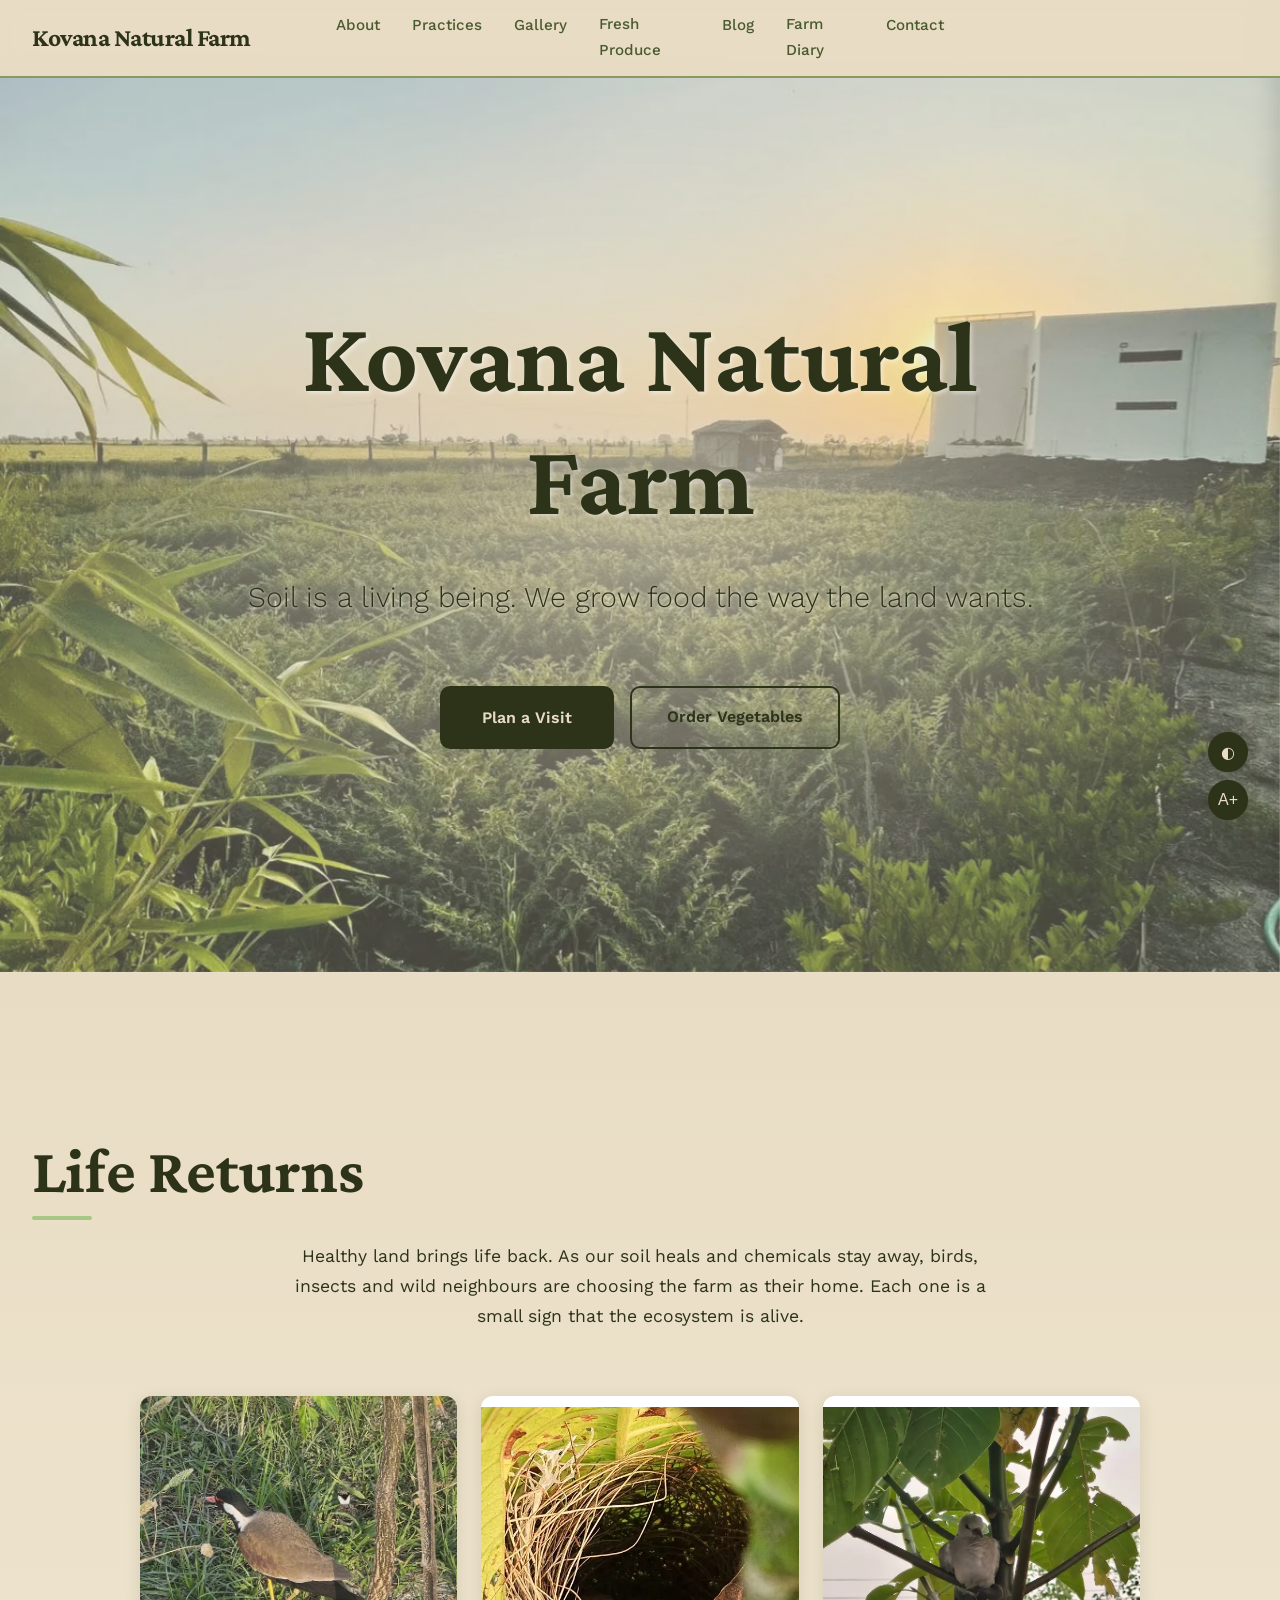
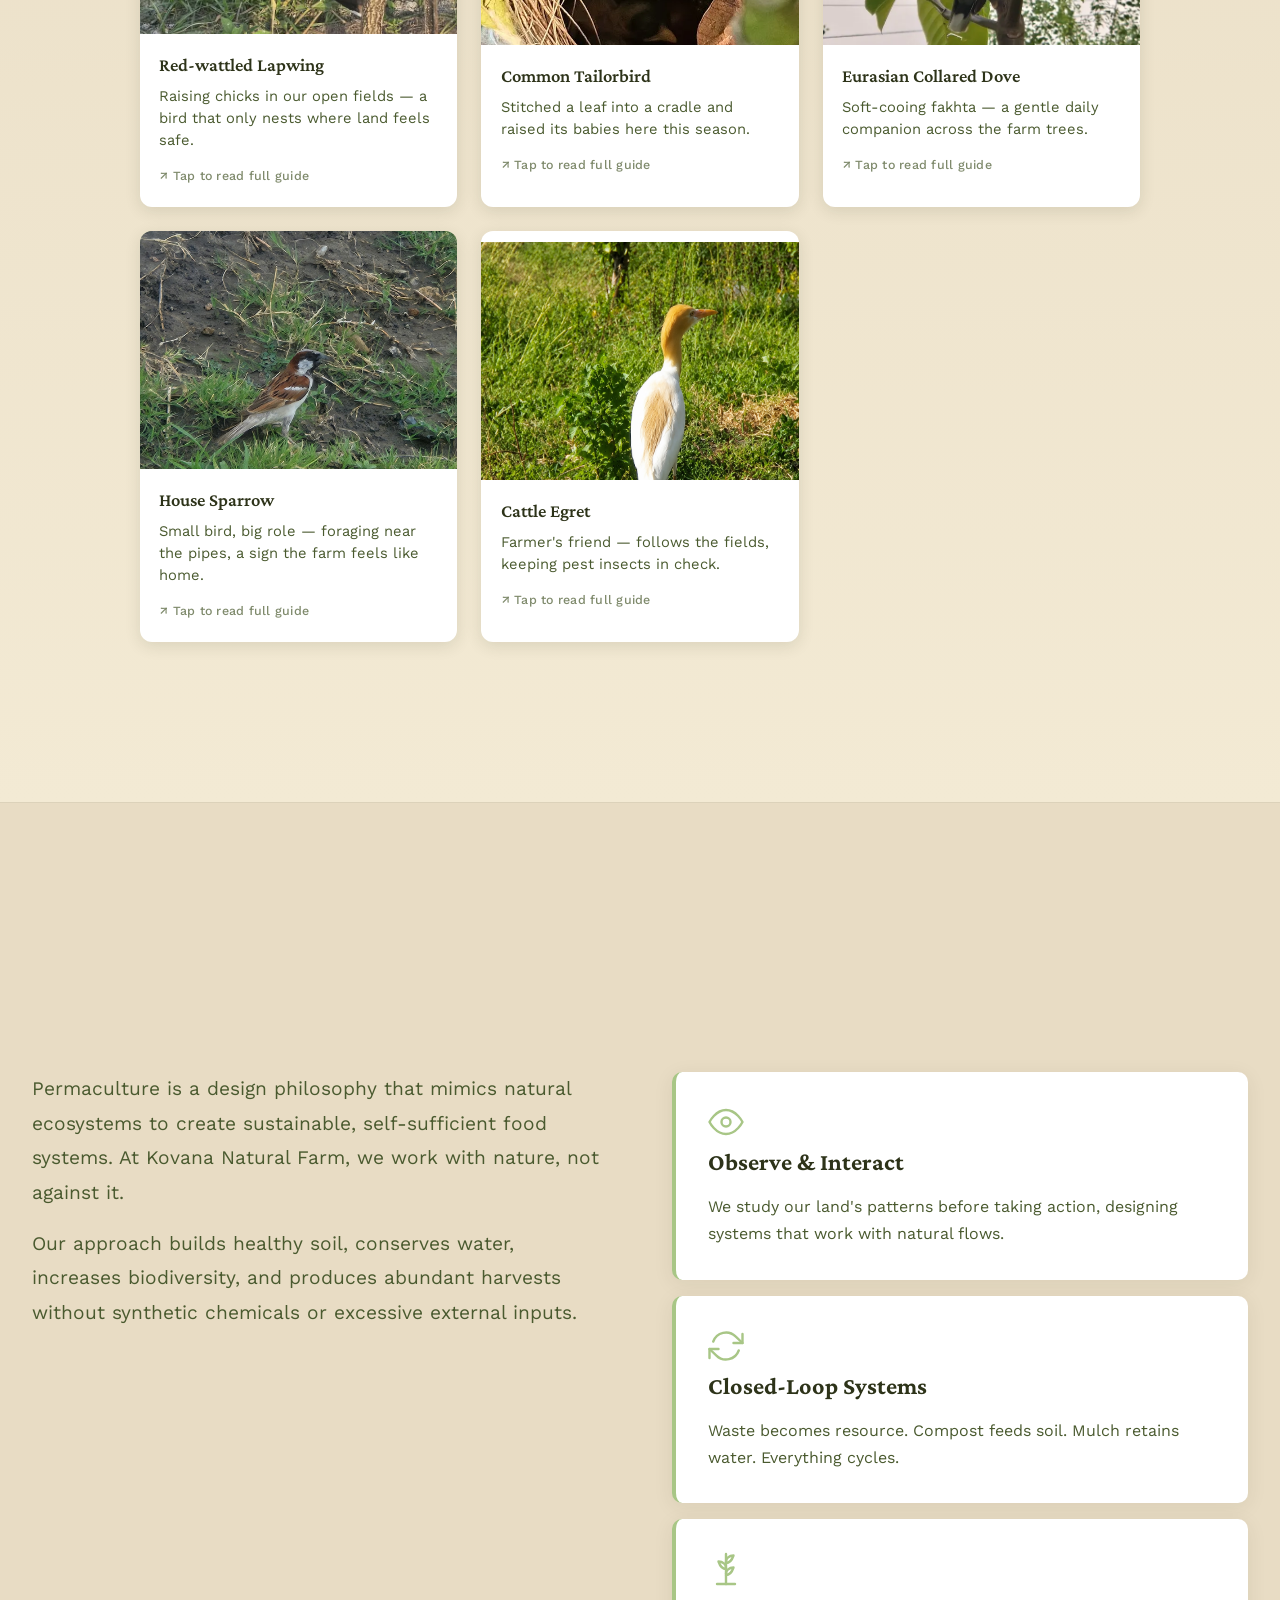
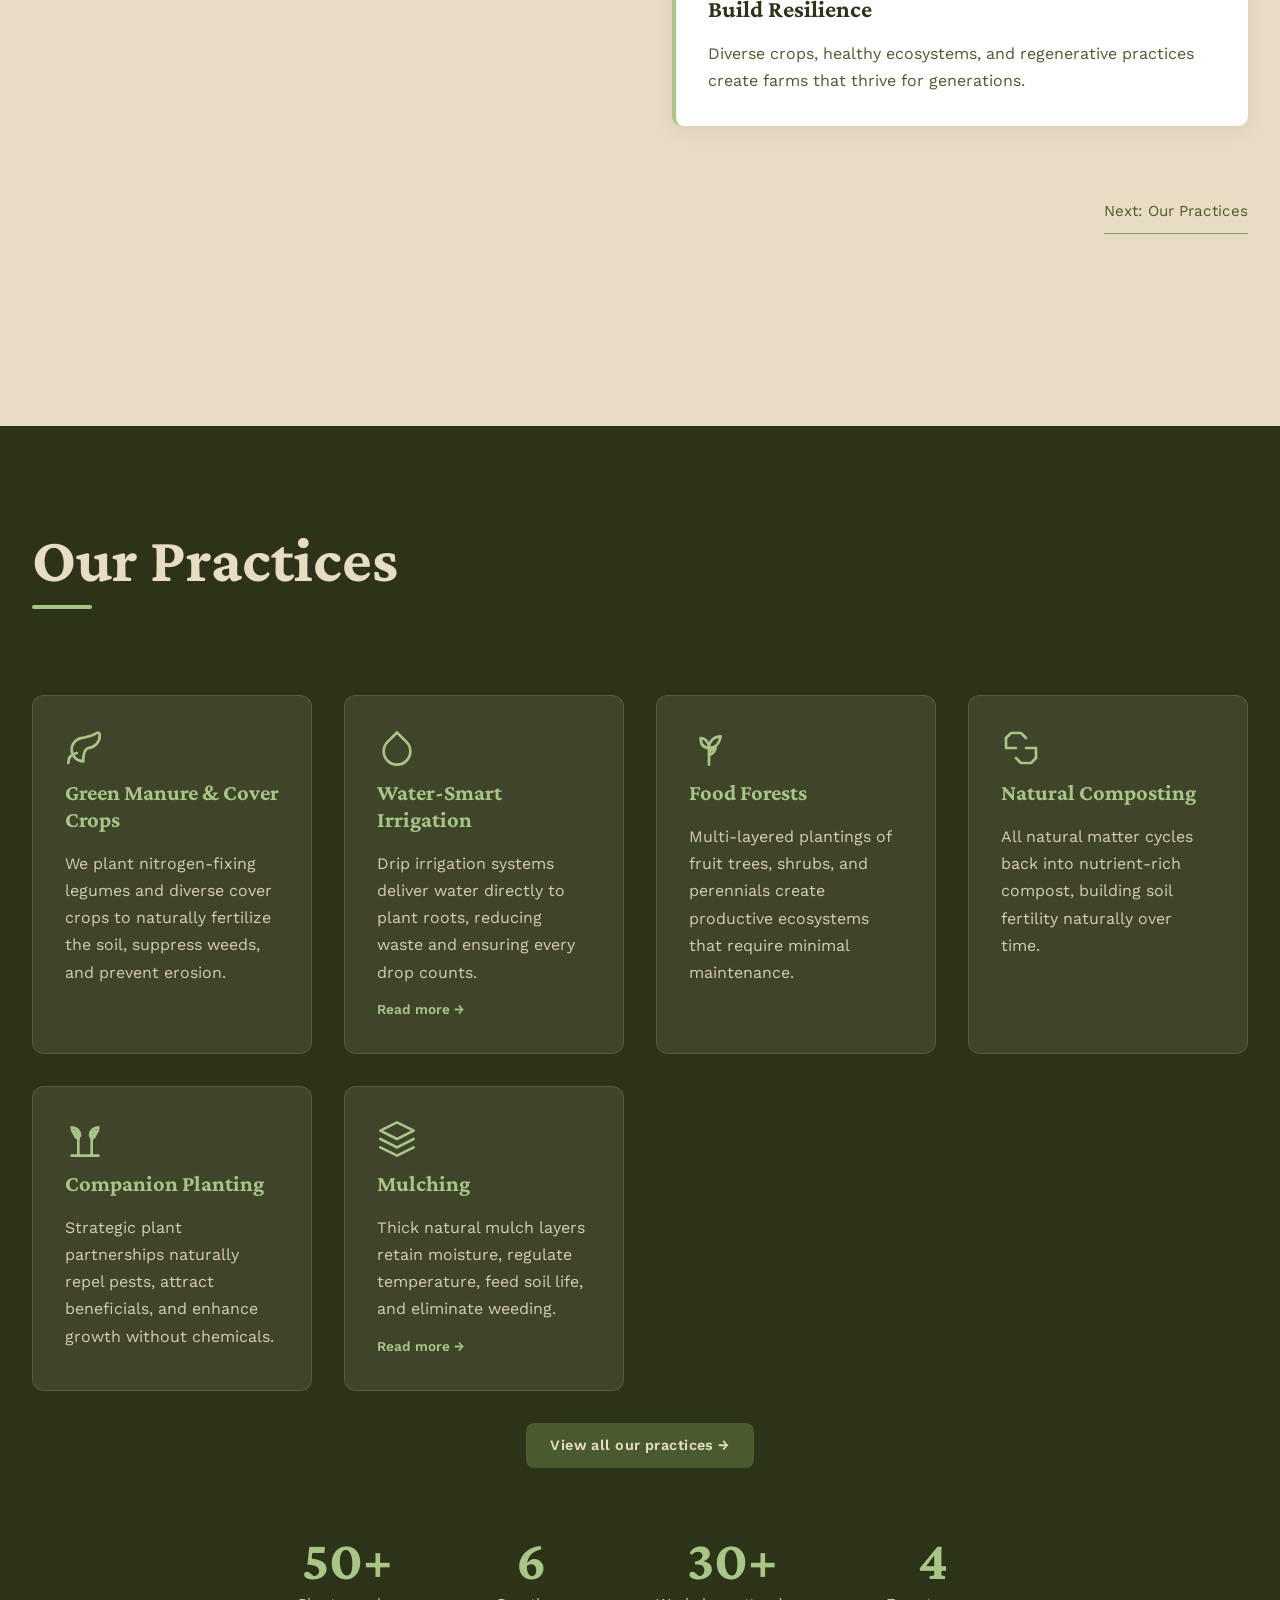
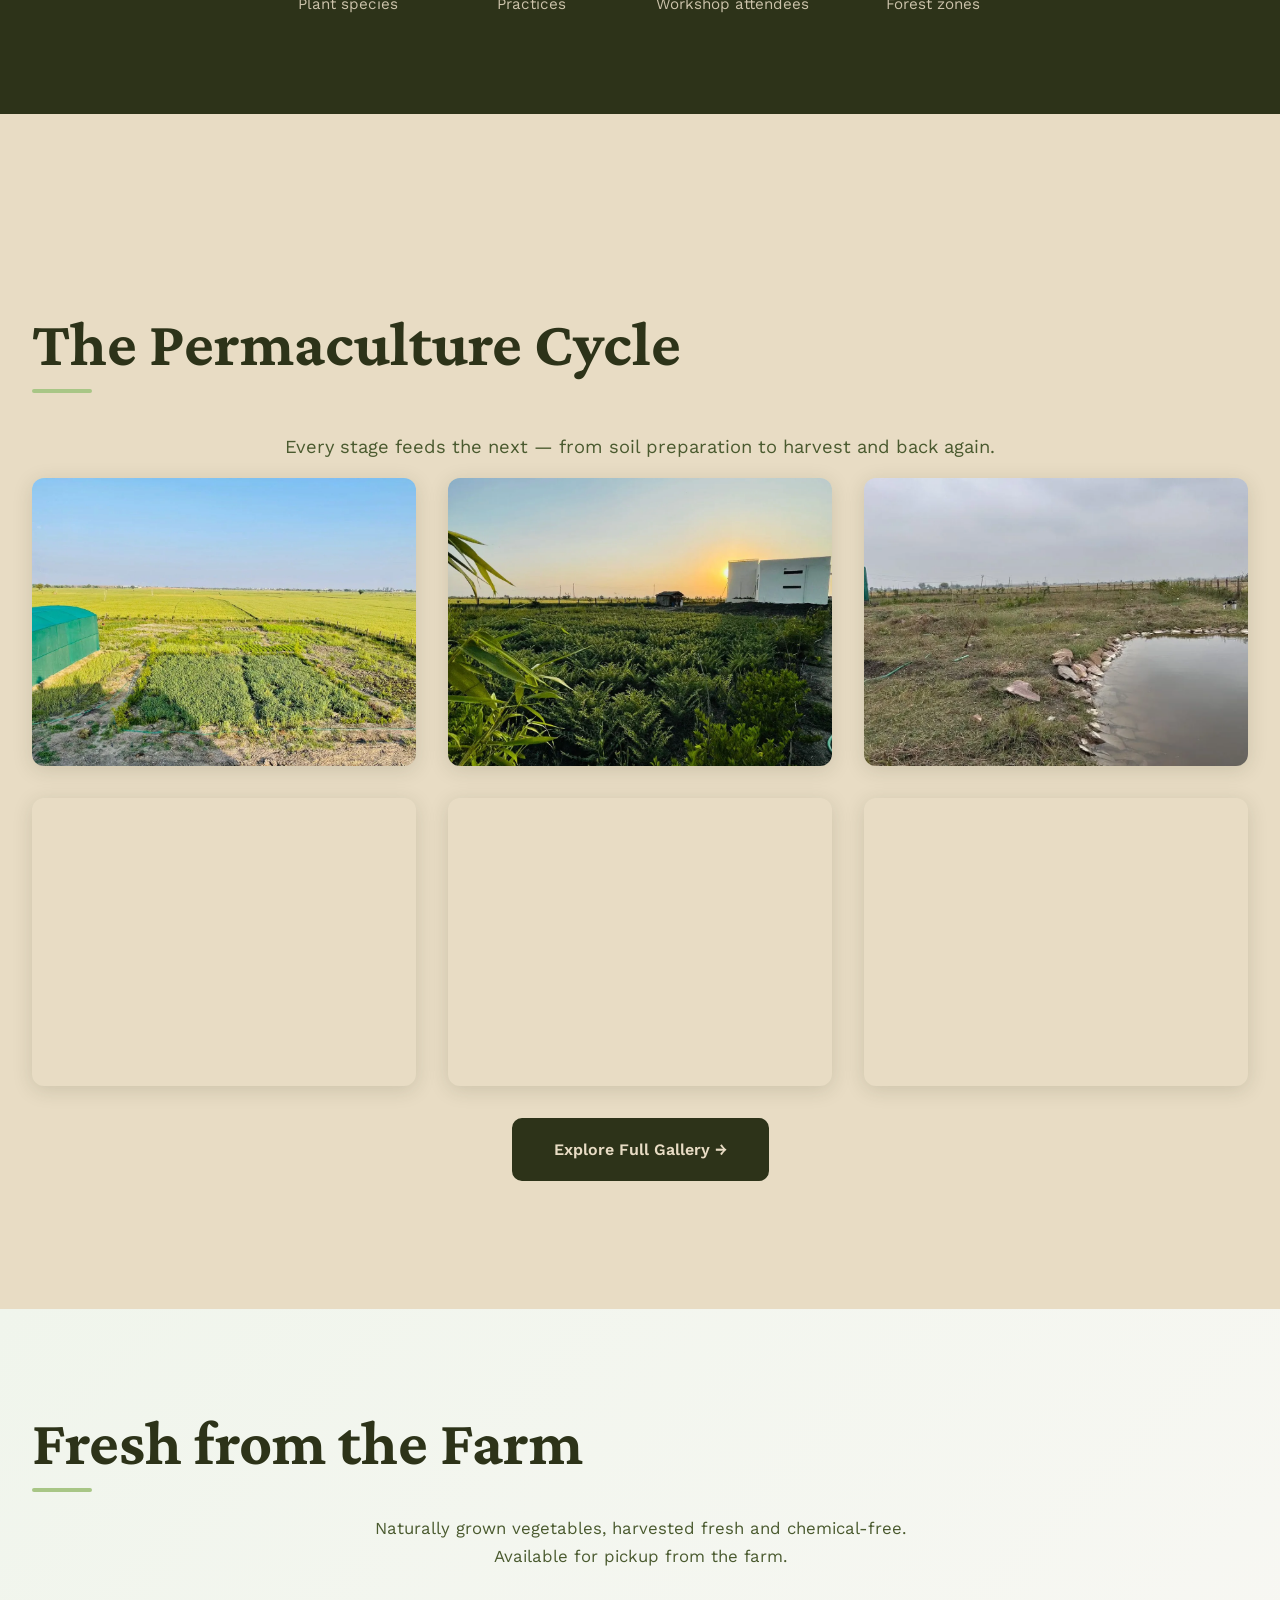
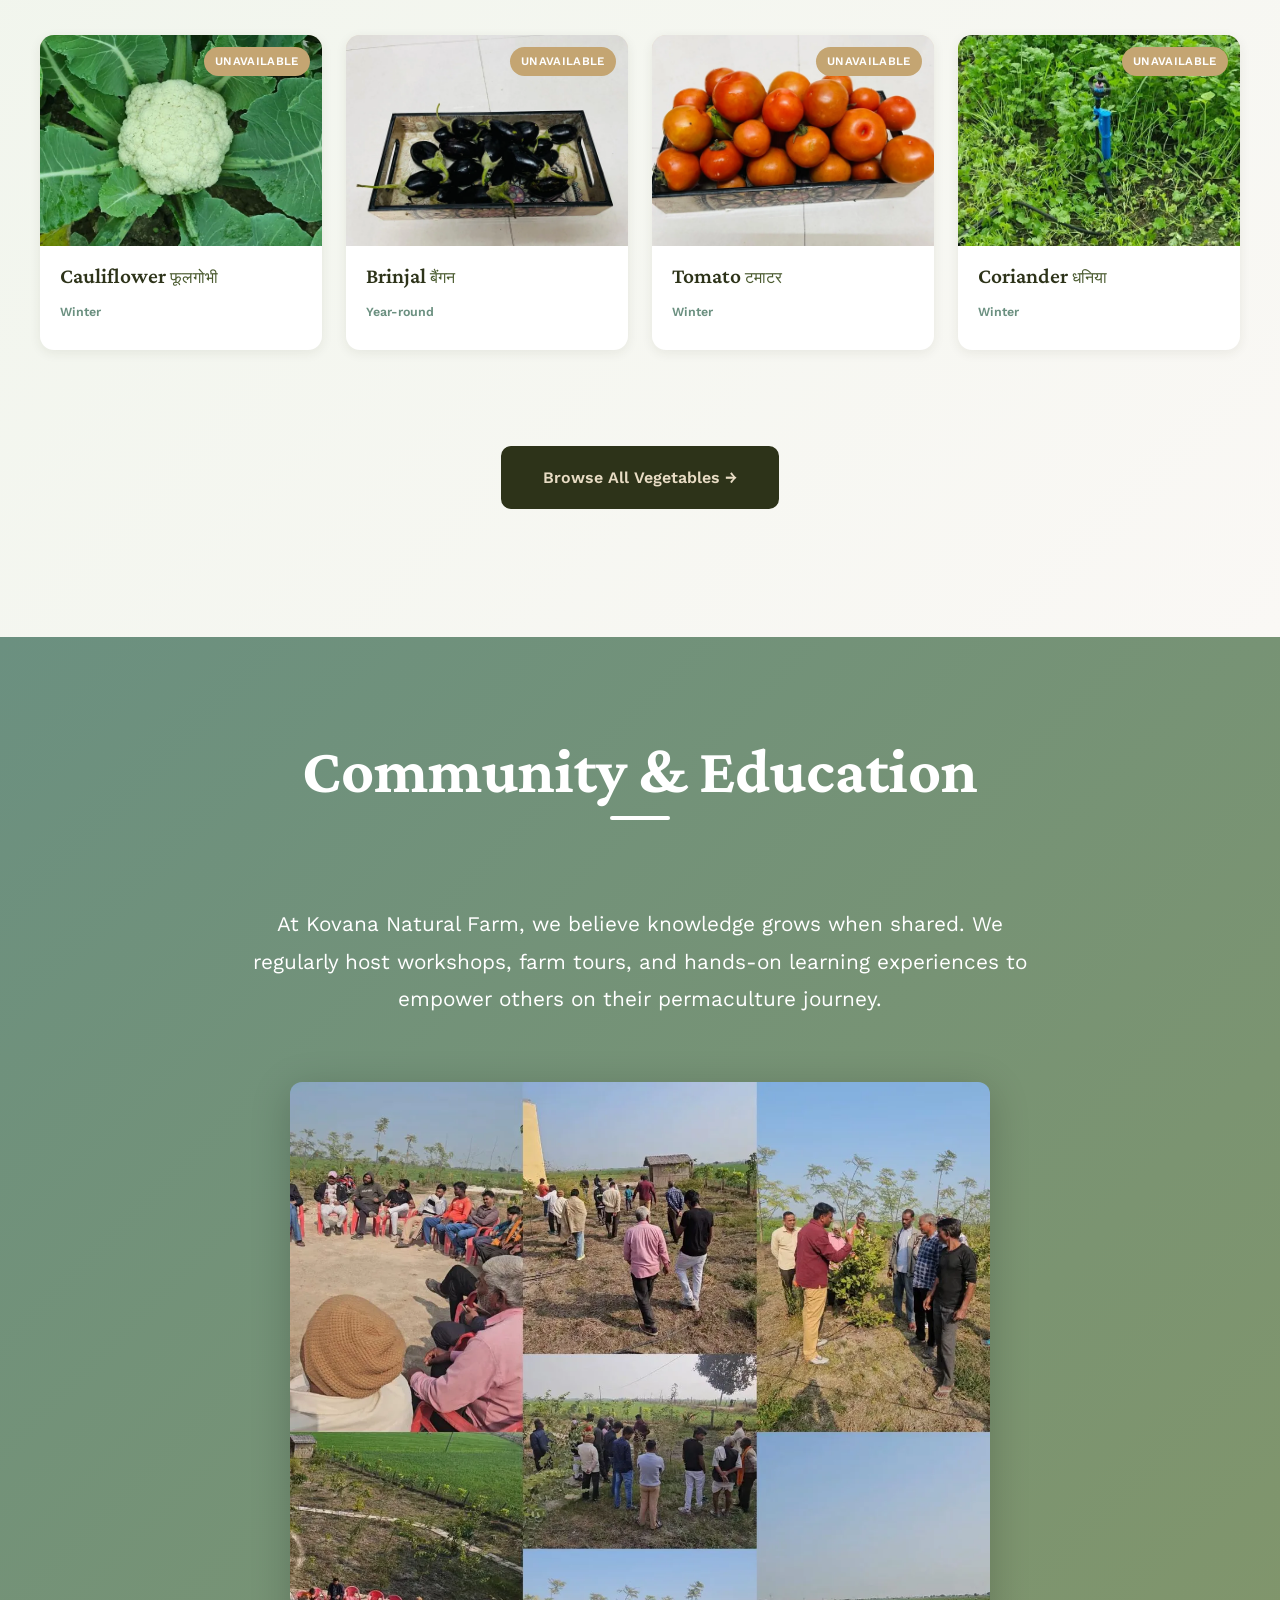
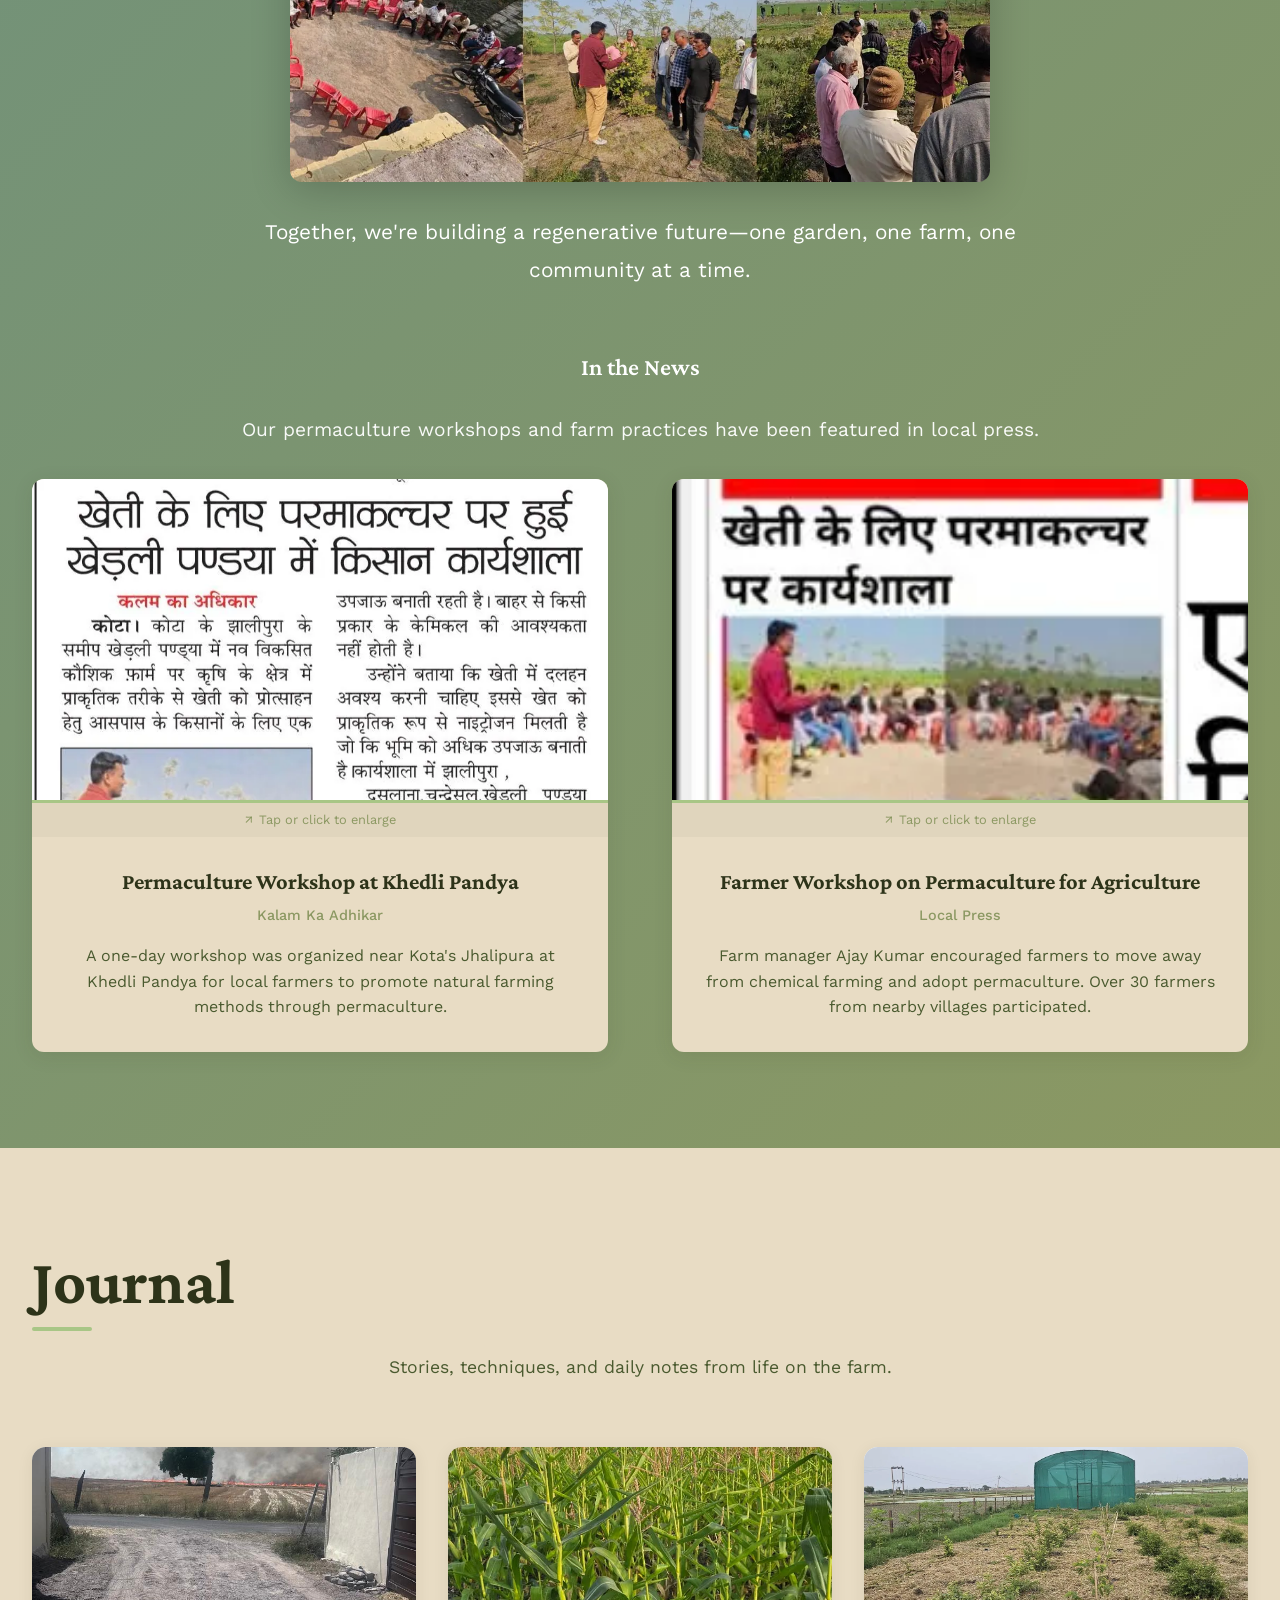
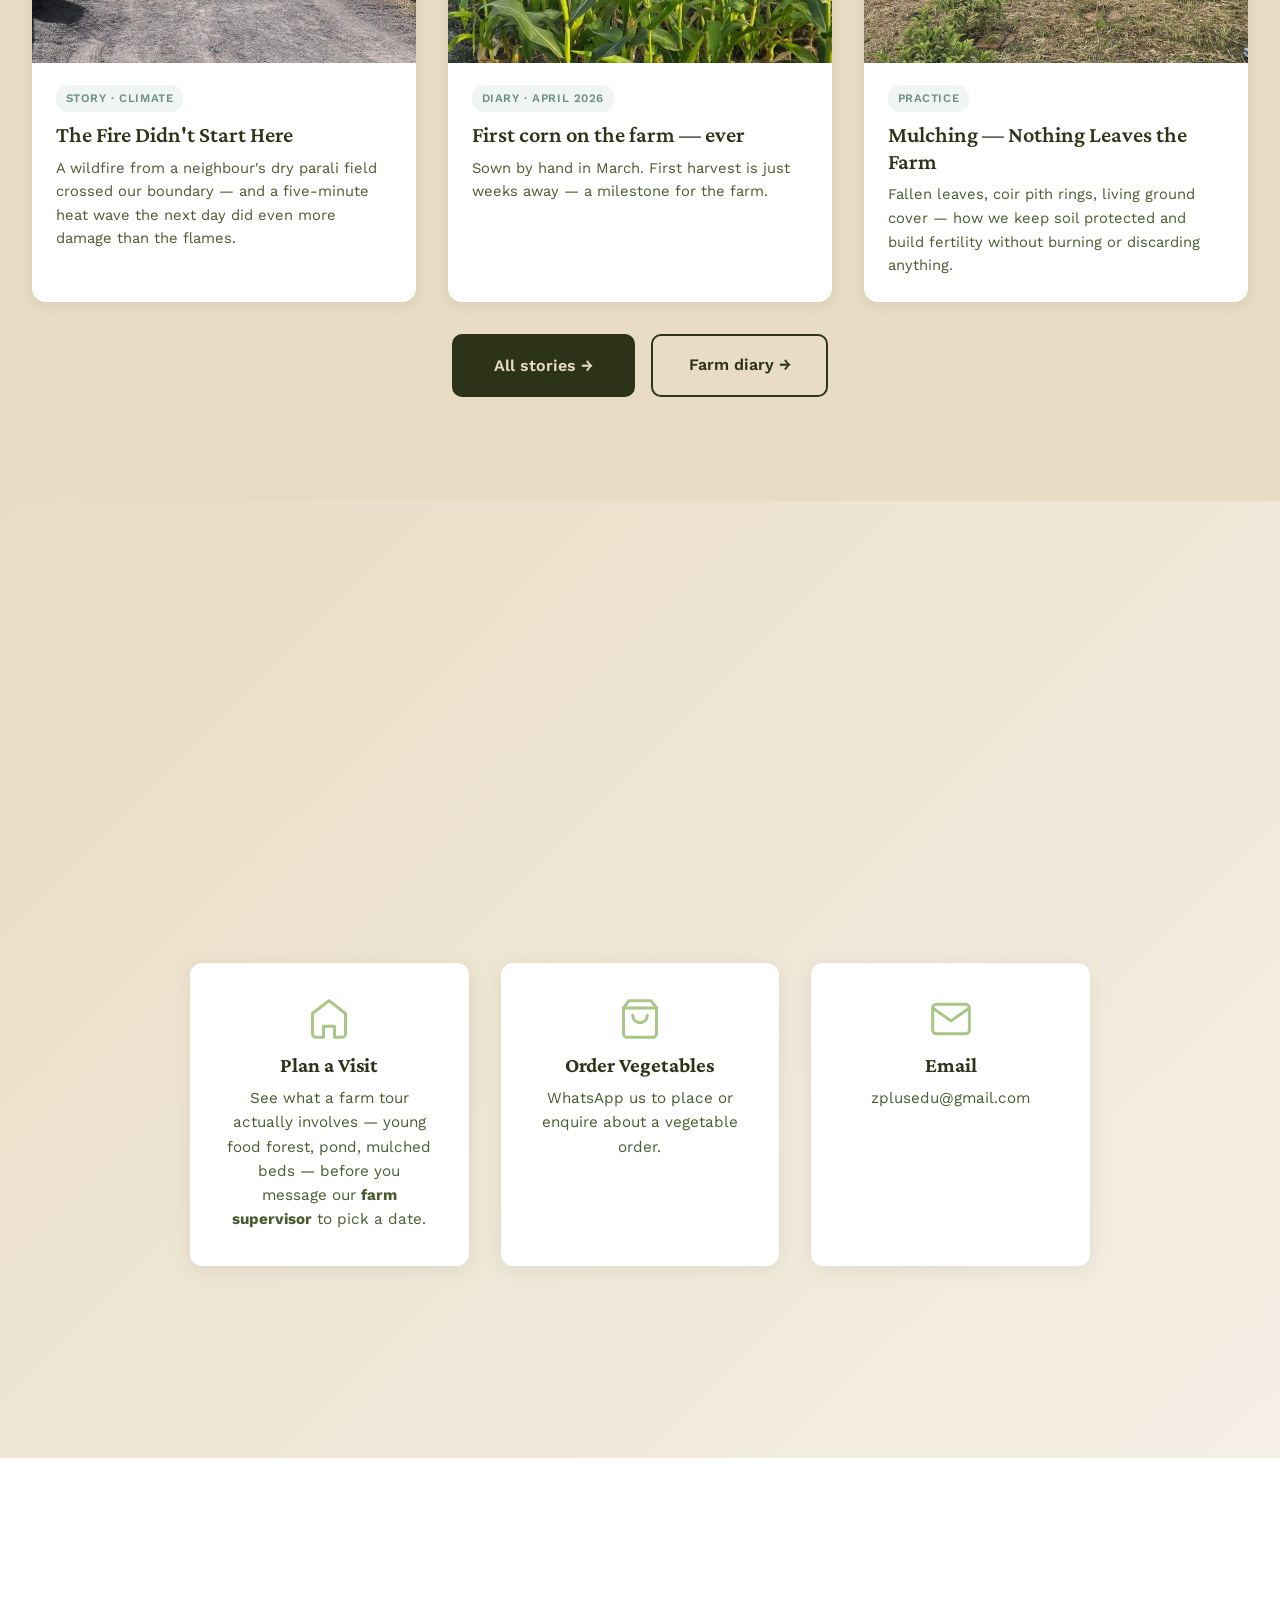
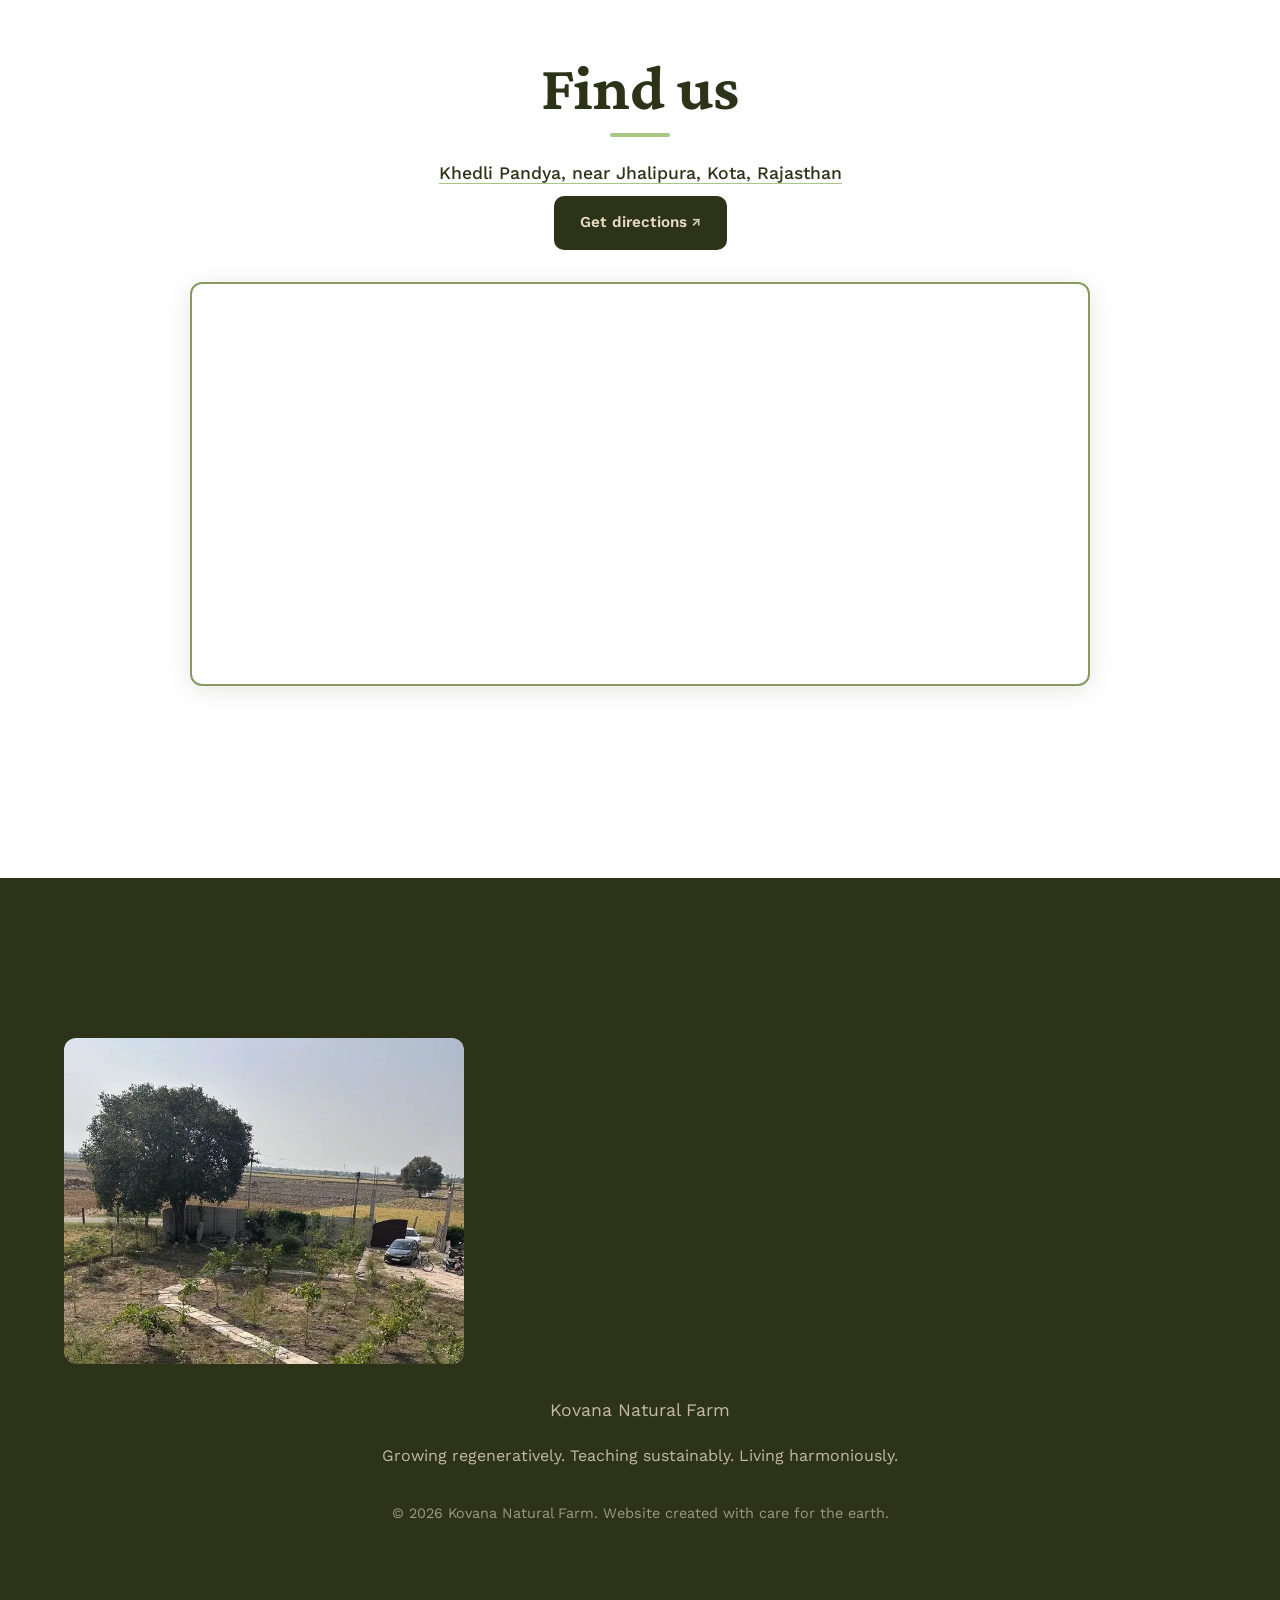
==== commit 84ccc5d1: "Rebrand: Kota Natural Farm → Kovana Natural Farm Renamed brand across all pages, configs, scripts, a" ====
--- a/index.html
+++ b/index.html
@@ -3,18 +3,18 @@
 <head>
     <meta charset="UTF-8">
     <meta name="viewport" content="width=device-width, initial-scale=1.0">
-    <meta name="description" content="Kota Natural Farm practices permaculture and regenerative agriculture near Kota, Rajasthan. Visit us for farm tours, workshops, and hands-on learning about sustainable food systems.">
+    <meta name="description" content="Kovana Natural Farm practices permaculture and regenerative agriculture near Kota, Rajasthan. Visit us for farm tours, workshops, and hands-on learning about sustainable food systems.">
     <meta name="keywords" content="permaculture, natural farming, regenerative agriculture, Kota, Rajasthan, food forest, organic farming, workshops">
-    <meta property="og:title" content="Kota Natural Farm | Permaculture & Regenerative Agriculture">
+    <meta property="og:title" content="Kovana Natural Farm | Permaculture & Regenerative Agriculture">
     <meta property="og:description" content="Growing regeneratively. Teaching sustainably. Living harmoniously. Visit our permaculture farm near Kota, Rajasthan.">
     <meta property="og:type" content="website">
     <meta property="og:image" content="https://kotanaturalfarm.in/gallery/the-land/farm-sunset.jpeg">
     <meta property="og:locale" content="en_IN">
     <meta name="twitter:card" content="summary_large_image">
-    <meta name="twitter:title" content="Kota Natural Farm">
+    <meta name="twitter:title" content="Kovana Natural Farm">
     <meta name="twitter:description" content="Permaculture & regenerative agriculture near Kota, Rajasthan. Farm tours, workshops, and sustainable food systems.">
     <meta name="twitter:image" content="https://kotanaturalfarm.in/gallery/the-land/farm-sunset.jpeg">
-    <title>Kota Natural Farm | Permaculture & Regenerative Agriculture</title>
+    <title>Kovana Natural Farm | Permaculture & Regenerative Agriculture</title>
     <link rel="icon" type="image/svg+xml" href="data:image/svg+xml,%3Csvg xmlns='http://www.w3.org/2000/svg' viewBox='0 0 32 32'%3E%3Ccircle cx='16' cy='16' r='16' fill='%232d3319'/%3E%3Cpath d='M16 6c-2 4-1 8 0 11 1-3 5-7 9-8-3 3-6 7-7 11 0 0-1 4-2 6-1-2-2-6-2-6-1-4-4-8-7-11 4 1 8 5 9 8C17 14 18 10 16 6z' fill='%23a8c686'/%3E%3C/svg%3E">
     <link rel="preconnect" href="https://fonts.googleapis.com">
     <link rel="preconnect" href="https://fonts.gstatic.com" crossorigin>
@@ -25,7 +25,7 @@
     {
         "@context": "https://schema.org",
         "@type": "LocalBusiness",
-        "name": "Kota Natural Farm",
+        "name": "Kovana Natural Farm",
         "description": "Permaculture and regenerative agriculture farm offering workshops, tours, and hands-on learning near Kota, Rajasthan.",
         "url": "https://kotanaturalfarm.in",
         "image": "https://kotanaturalfarm.in/gallery/the-land/farm-sunset.jpeg",
@@ -54,7 +54,7 @@
     <!-- Navigation -->
     <nav id="navbar">
         <div class="nav-container">
-            <a href="#top" class="logo">Kota Natural Farm</a>
+            <a href="#top" class="logo">Kovana Natural Farm</a>
             <button type="button" class="nav-toggle" id="nav-toggle" aria-label="Open menu" aria-expanded="false">
                 <span></span>
                 <span></span>
@@ -77,7 +77,7 @@
     <section id="top" class="hero">
         <img src="gallery/the-land/farm-sunset.webp" alt="Golden hour over the farm — crops glowing in the evening light" class="hero-bg" fetchpriority="high" width="1280" height="720">
         <div class="hero-content">
-            <h1>Kota Natural Farm</h1>
+            <h1>Kovana Natural Farm</h1>
             <p class="hero-subtitle">Soil is a living being. We grow food the way the land wants.</p>
             <div class="hero-buttons">
                 <a href="visit.html" class="cta-button">Plan a Visit</a>
@@ -96,7 +96,7 @@
             <div class="living-land-grid fade-in">
                 <button type="button" class="living-land-card" onclick="openLightbox('gallery/living-land/lapwing-poster.jpg')" aria-label="Open full Red-wattled Lapwing information poster">
                     <span class="living-land-img-wrap">
-                        <img src="gallery/living-land/lapwing-family.webp" alt="Red-wattled Lapwing with three chicks beside a young tree at Kota Natural Farm" loading="lazy" style="object-position: center 70%;">
+                        <img src="gallery/living-land/lapwing-family.webp" alt="Red-wattled Lapwing with three chicks beside a young tree at Kovana Natural Farm" loading="lazy" style="object-position: center 70%;">
                     </span>
                     <span class="living-land-caption">
                         <strong>Red-wattled Lapwing</strong>
@@ -116,7 +116,7 @@
                 </button>
                 <button type="button" class="living-land-card" onclick="openLightbox('gallery/living-land/collared-dove-poster.jpg')" aria-label="Open full Eurasian Collared Dove information poster">
                     <span class="living-land-img-wrap">
-                        <img src="gallery/living-land/collared-dove.webp" alt="Eurasian Collared Dove perched in a tree at Kota Natural Farm" loading="lazy" style="object-position: center 65%;">
+                        <img src="gallery/living-land/collared-dove.webp" alt="Eurasian Collared Dove perched in a tree at Kovana Natural Farm" loading="lazy" style="object-position: center 65%;">
                     </span>
                     <span class="living-land-caption">
                         <strong>Eurasian Collared Dove</strong>
@@ -126,7 +126,7 @@
                 </button>
                 <button type="button" class="living-land-card" onclick="openLightbox('gallery/living-land/house-sparrow-poster.png')" aria-label="Open full House Sparrow information poster">
                     <span class="living-land-img-wrap">
-                        <img src="gallery/living-land/house-sparrow.jpeg" alt="House Sparrow foraging near irrigation pipes at Kota Natural Farm" loading="lazy" style="object-position: center 60%;">
+                        <img src="gallery/living-land/house-sparrow.jpeg" alt="House Sparrow foraging near irrigation pipes at Kovana Natural Farm" loading="lazy" style="object-position: center 60%;">
                     </span>
                     <span class="living-land-caption">
                         <strong>House Sparrow</strong>
@@ -136,7 +136,7 @@
                 </button>
                 <button type="button" class="living-land-card" onclick="openLightbox('gallery/living-land/cattle-egret-poster.png')" aria-label="Open full Cattle Egret information poster">
                     <span class="living-land-img-wrap">
-                        <img src="gallery/living-land/cattle-egret.jpeg" alt="Cattle Egret in breeding plumage standing near drip irrigation lines at Kota Natural Farm" loading="lazy" style="object-position: center 40%;">
+                        <img src="gallery/living-land/cattle-egret.jpeg" alt="Cattle Egret in breeding plumage standing near drip irrigation lines at Kovana Natural Farm" loading="lazy" style="object-position: center 40%;">
                     </span>
                     <span class="living-land-caption">
                         <strong>Cattle Egret</strong>
@@ -153,7 +153,7 @@
         <h2 class="section-title fade-in">What is Permaculture?</h2>
         <div class="intro-grid">
             <div class="intro-text fade-in">
-                <p>Permaculture is a design philosophy that mimics natural ecosystems to create sustainable, self-sufficient food systems. At Kota Natural Farm, we work with nature, not against it.</p>
+                <p>Permaculture is a design philosophy that mimics natural ecosystems to create sustainable, self-sufficient food systems. At Kovana Natural Farm, we work with nature, not against it.</p>
                 <p>Our approach builds healthy soil, conserves water, increases biodiversity, and produces abundant harvests without synthetic chemicals or excessive external inputs.</p>
             </div>
             <div>
@@ -290,9 +290,9 @@
         <div class="section">
             <h2 class="section-title fade-in">Community & Education</h2>
             <p class="community-text fade-in">
-                At Kota Natural Farm, we believe knowledge grows when shared. We regularly host workshops, farm tours, and hands-on learning experiences to empower others on their permaculture journey.
+                At Kovana Natural Farm, we believe knowledge grows when shared. We regularly host workshops, farm tours, and hands-on learning experiences to empower others on their permaculture journey.
             </p>
-            <img src="site-images/community-workshop.webp" alt="Community workshop at Kota Farm" class="workshop-image fade-in" loading="lazy" width="1200" height="1200">
+            <img src="site-images/community-workshop.webp" alt="Community workshop at Kovana Natural Farm" class="workshop-image fade-in" loading="lazy" width="1200" height="1200">
             <p class="community-text community-text-closing fade-in">
                 Together, we're building a regenerative future—one garden, one farm, one community at a time.
             </p>
@@ -332,7 +332,7 @@
         <div class="blog-grid">
             <a href="blog/fire-didnt-start-here.html" class="blog-card fade-in">
                 <div class="blog-card-img">
-                    <img src="blog/images/fire-didnt-start-here/neighbour-field-fire.jpg" alt="A neighbouring wheat field on fire near Kota Natural Farm" loading="lazy">
+                    <img src="blog/images/fire-didnt-start-here/neighbour-field-fire.jpg" alt="A neighbouring wheat field on fire near Kovana Natural Farm" loading="lazy">
                 </div>
                 <div class="blog-card-body">
                     <span class="blog-card-tag">Story · Climate</span>
@@ -352,7 +352,7 @@
             </a>
             <a href="practices/mulching.html" class="blog-card fade-in">
                 <div class="blog-card-img">
-                    <img src="gallery/practices/mulching/mulch-rows-overview.webp" alt="Straw mulch covering soil at Kota Natural Farm" loading="lazy">
+                    <img src="gallery/practices/mulching/mulch-rows-overview.webp" alt="Straw mulch covering soil at Kovana Natural Farm" loading="lazy">
                 </div>
                 <div class="blog-card-body">
                     <span class="blog-card-tag">Practice</span>
@@ -410,7 +410,7 @@
                     allowfullscreen=""
                     loading="lazy"
                     referrerpolicy="no-referrer-when-downgrade"
-                    title="Kota Natural Farm location">
+                    title="Kovana Natural Farm location">
                 </iframe>
             </div>
         </div>
@@ -420,10 +420,10 @@
     <!-- Footer -->
     <footer>
         <div class="section">
-            <img src="site-images/farm-overview.webp" alt="Aerial view of Kota Natural Farm" class="footer-team-photo" loading="lazy" width="675" height="550">
-            <p class="footer-name">Kota Natural Farm</p>
+            <img src="site-images/farm-overview.webp" alt="Aerial view of Kovana Natural Farm" class="footer-team-photo" loading="lazy" width="675" height="550">
+            <p class="footer-name">Kovana Natural Farm</p>
             <p>Growing regeneratively. Teaching sustainably. Living harmoniously.</p>
-            <p class="footer-copyright">&copy; 2026 Kota Natural Farm. Website created with care for the earth.</p>
+            <p class="footer-copyright">&copy; 2026 Kovana Natural Farm. Website created with care for the earth.</p>
         </div>
     </footer>
     </div><!-- /.page-wrap -->
--- a/css/site-nav.css
+++ b/css/site-nav.css
@@ -1,5 +1,5 @@
 /* ──────────────────────────────────────────────────────────────
-   Site nav — Kota Natural Farm
+   Site nav — Kovana Natural Farm
    The sticky top nav used on every page. Single source of truth;
    linked by both styles.css-based pages (homepage, gallery) and
    practice.css/produce.css-based sub-pages (blog, practices, produce).
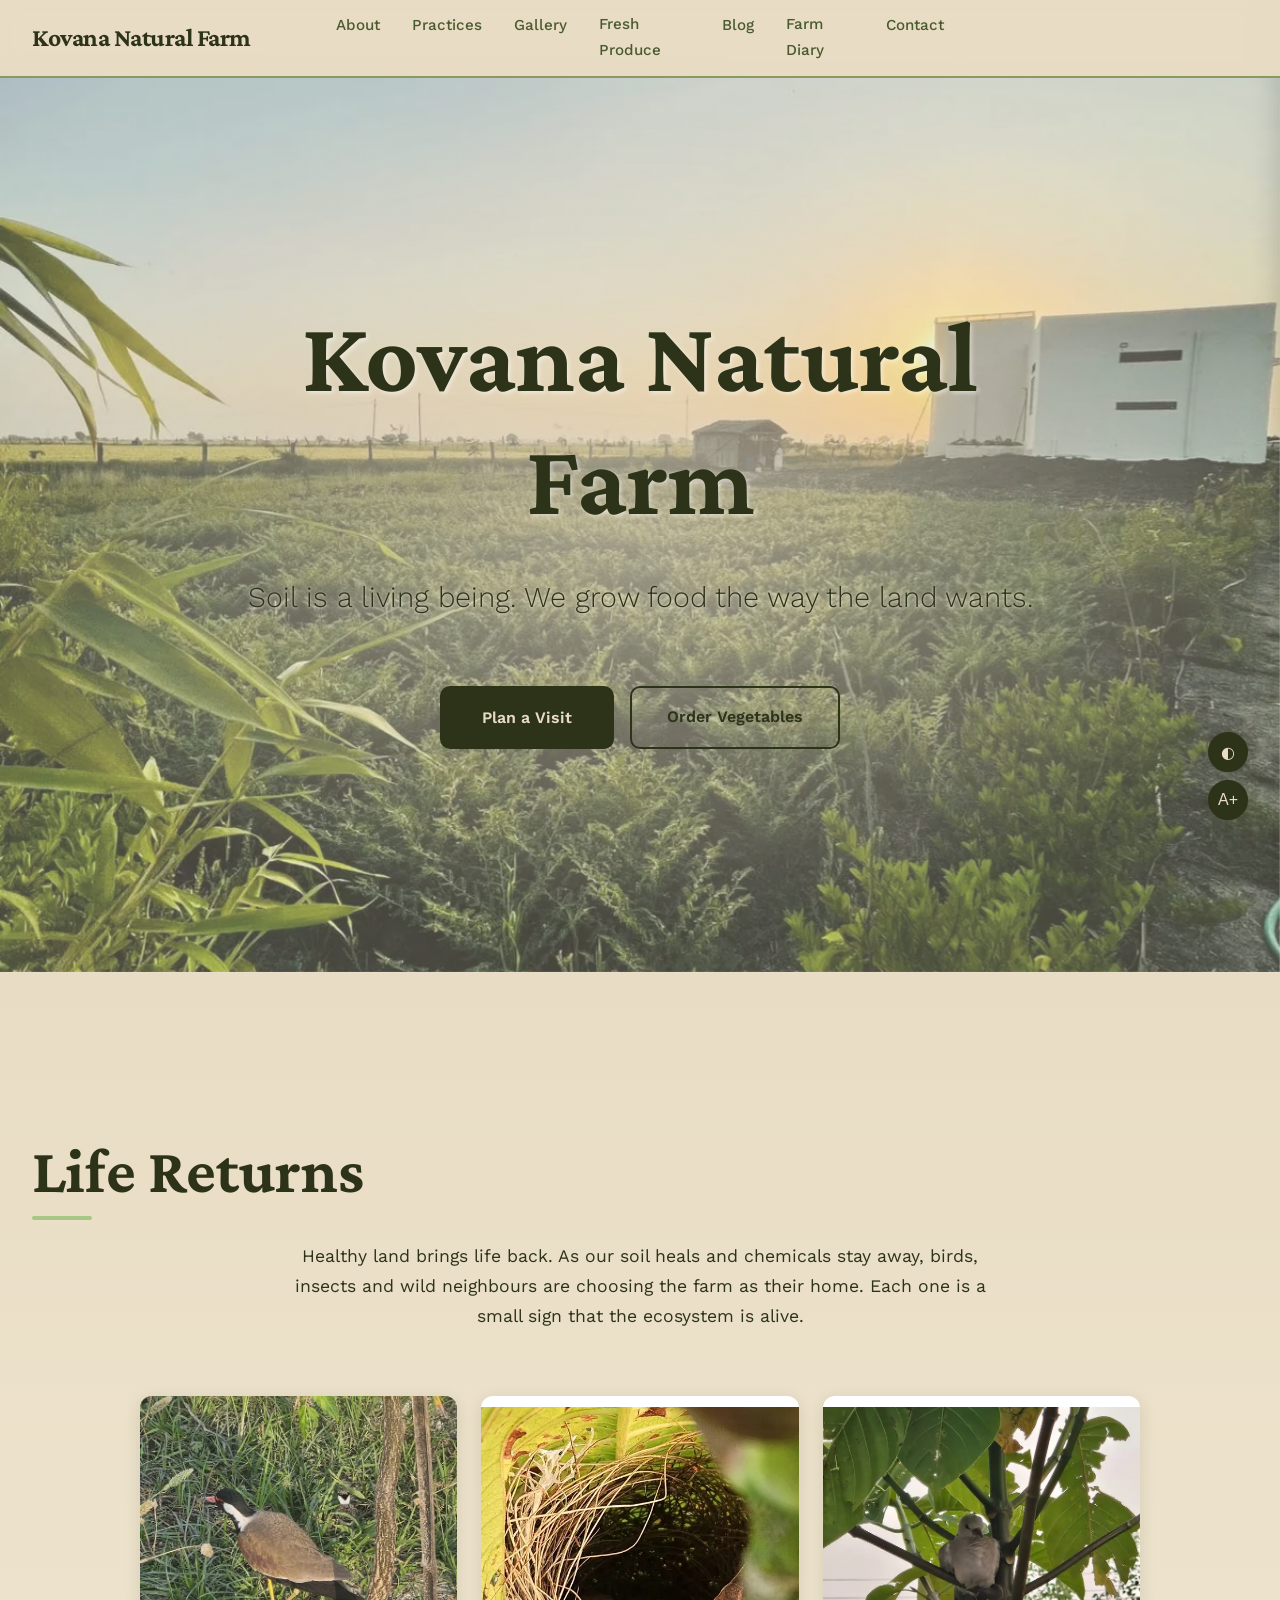
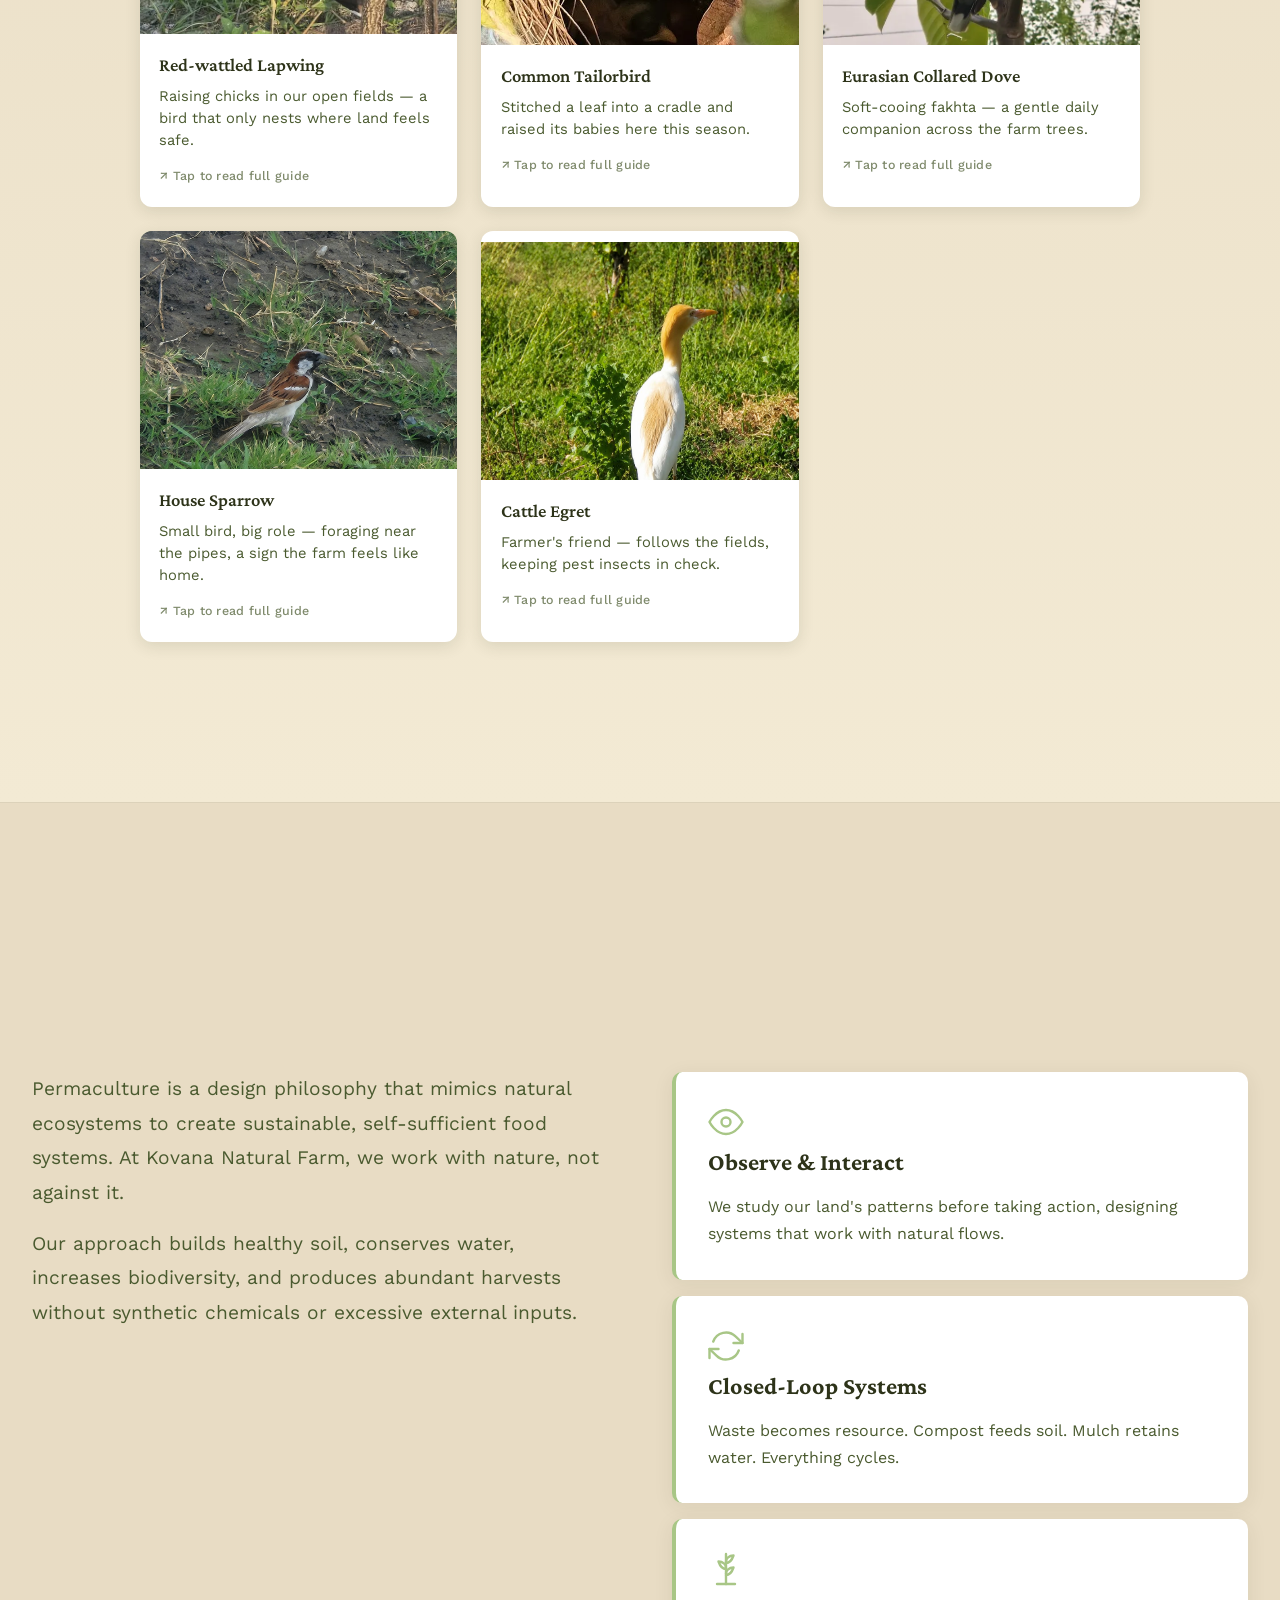
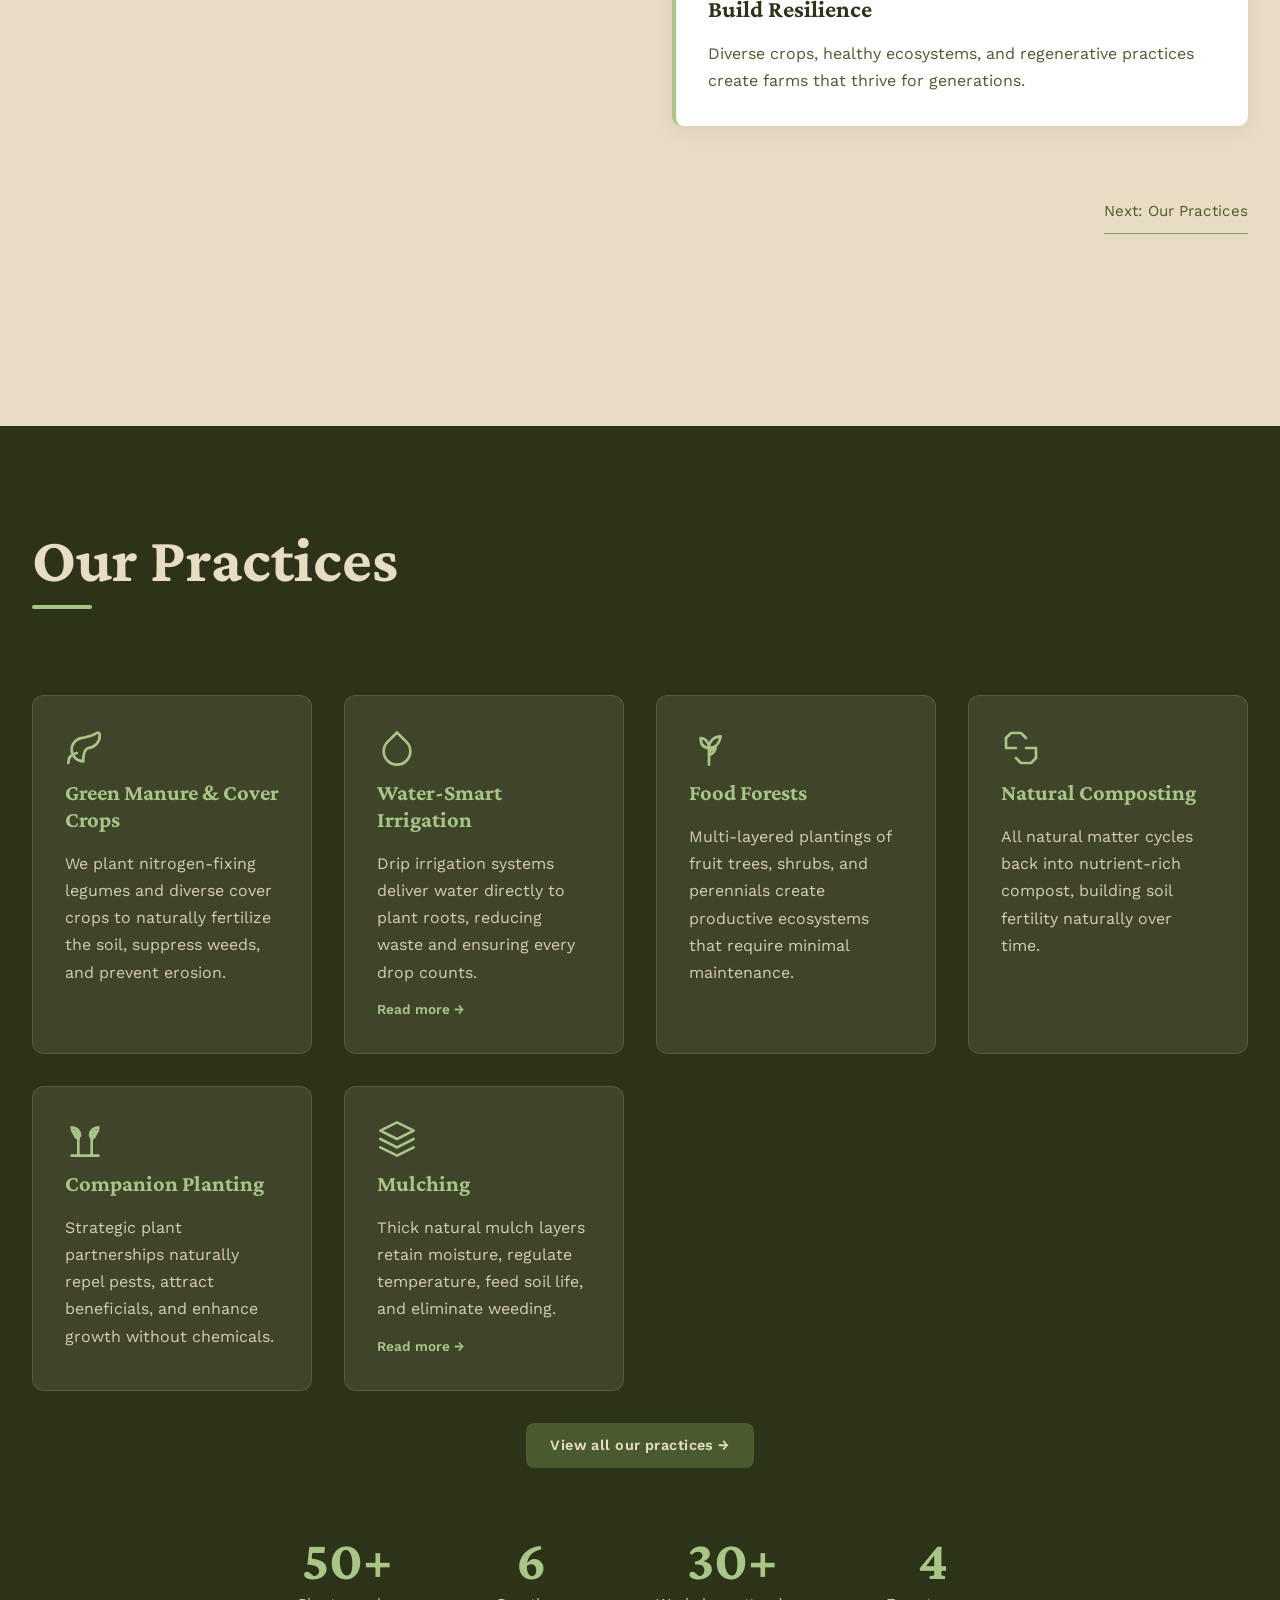
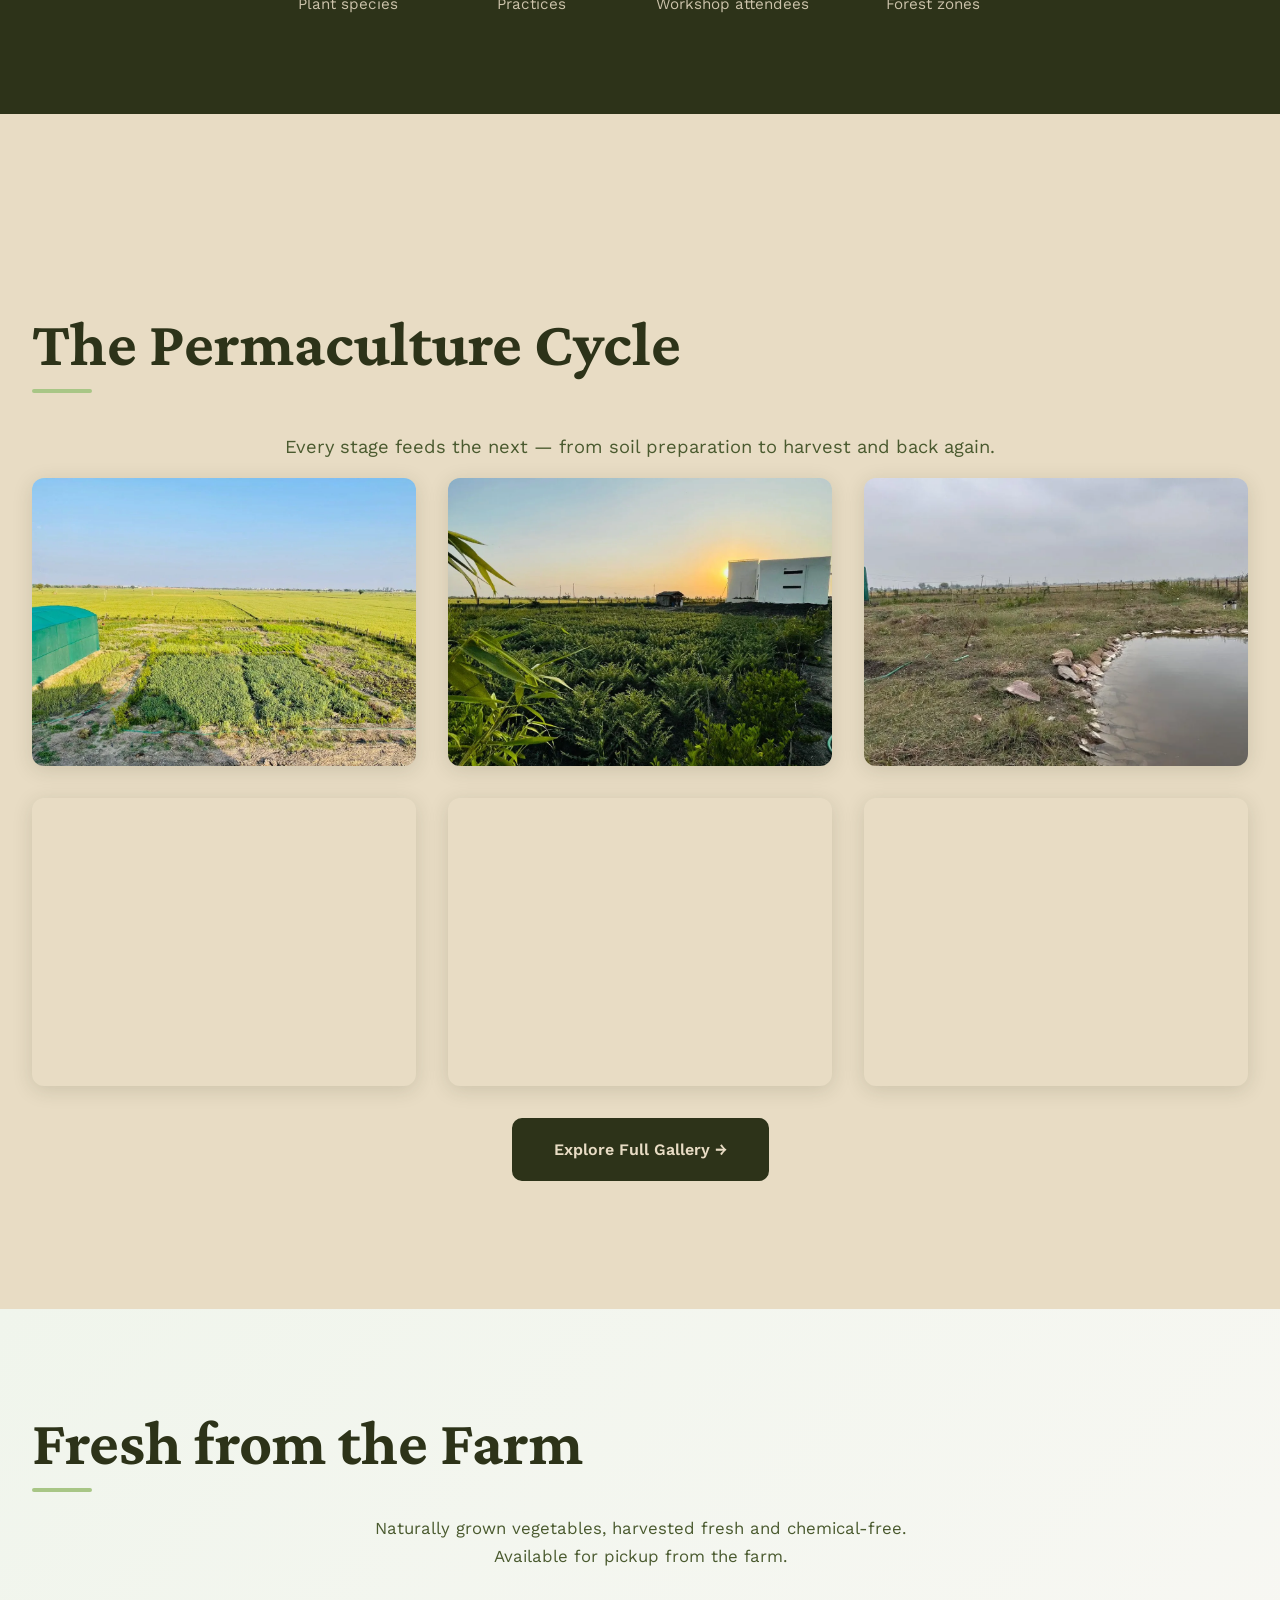
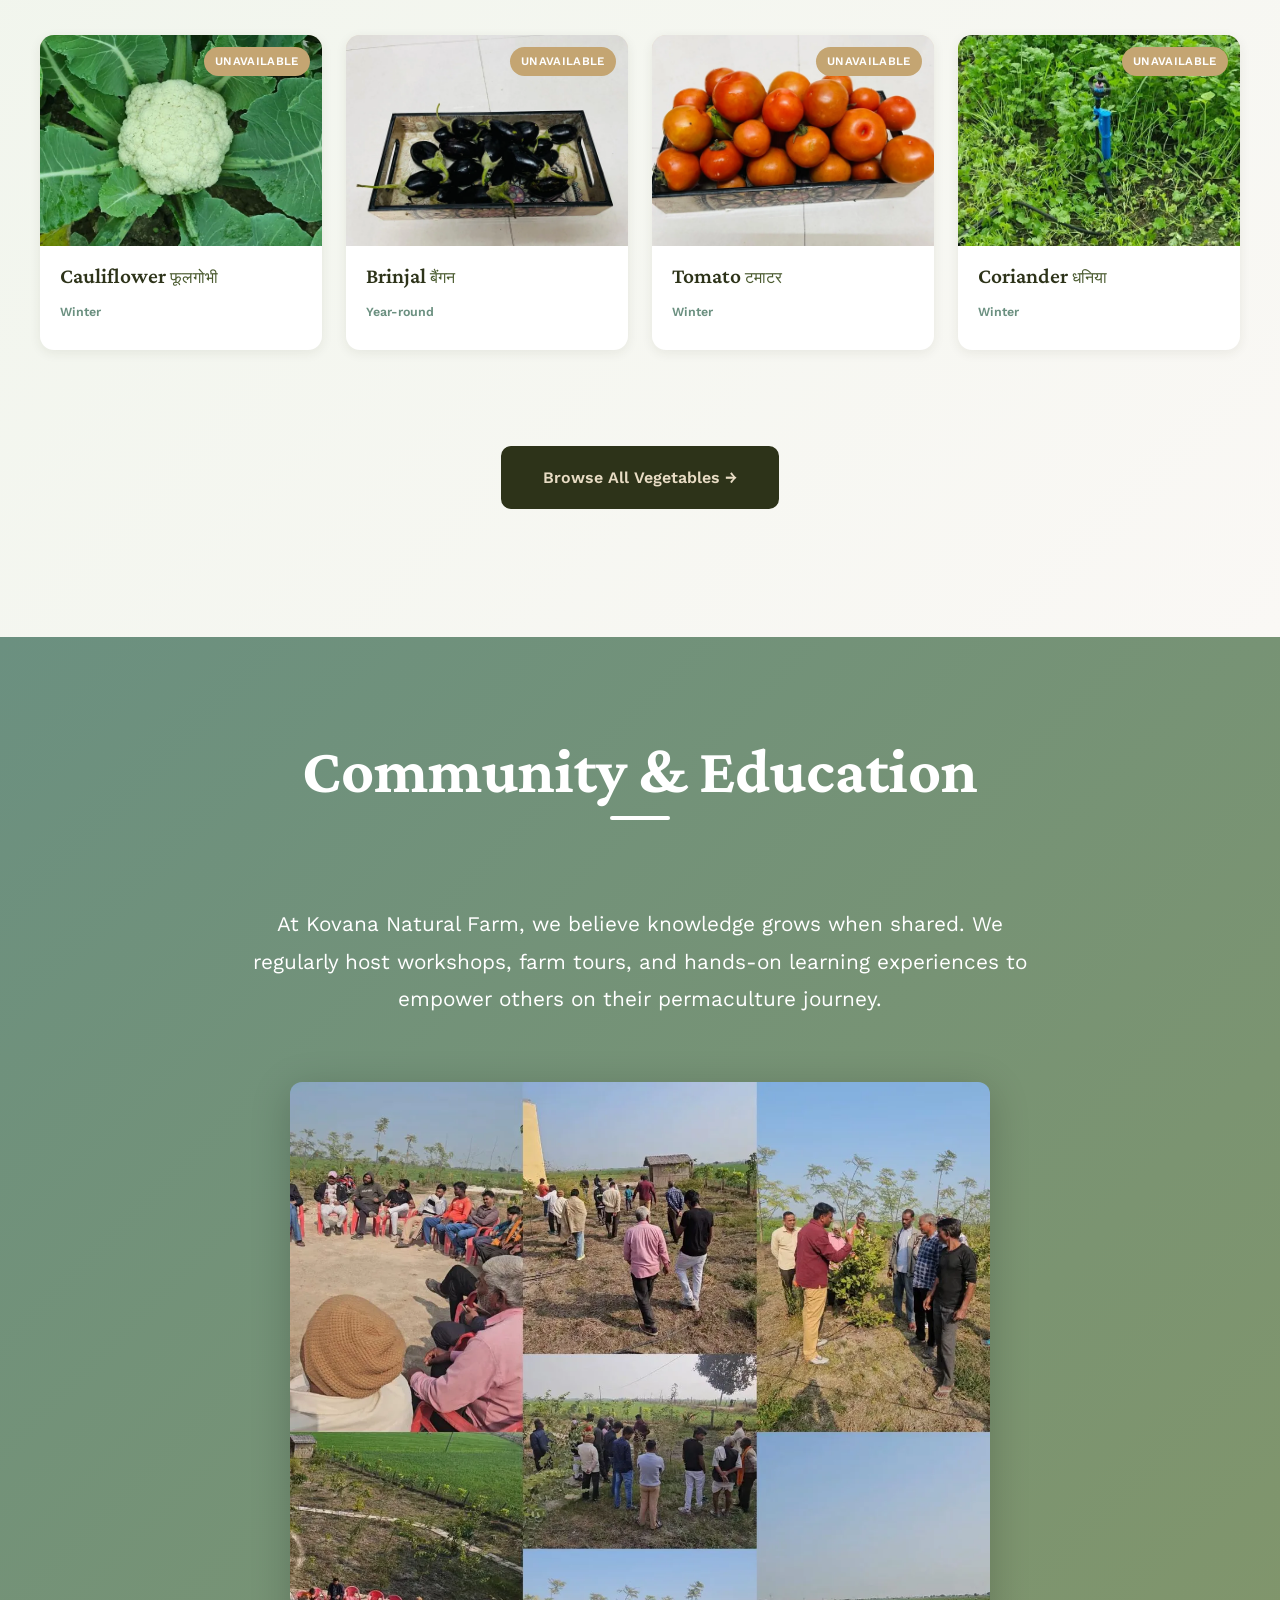
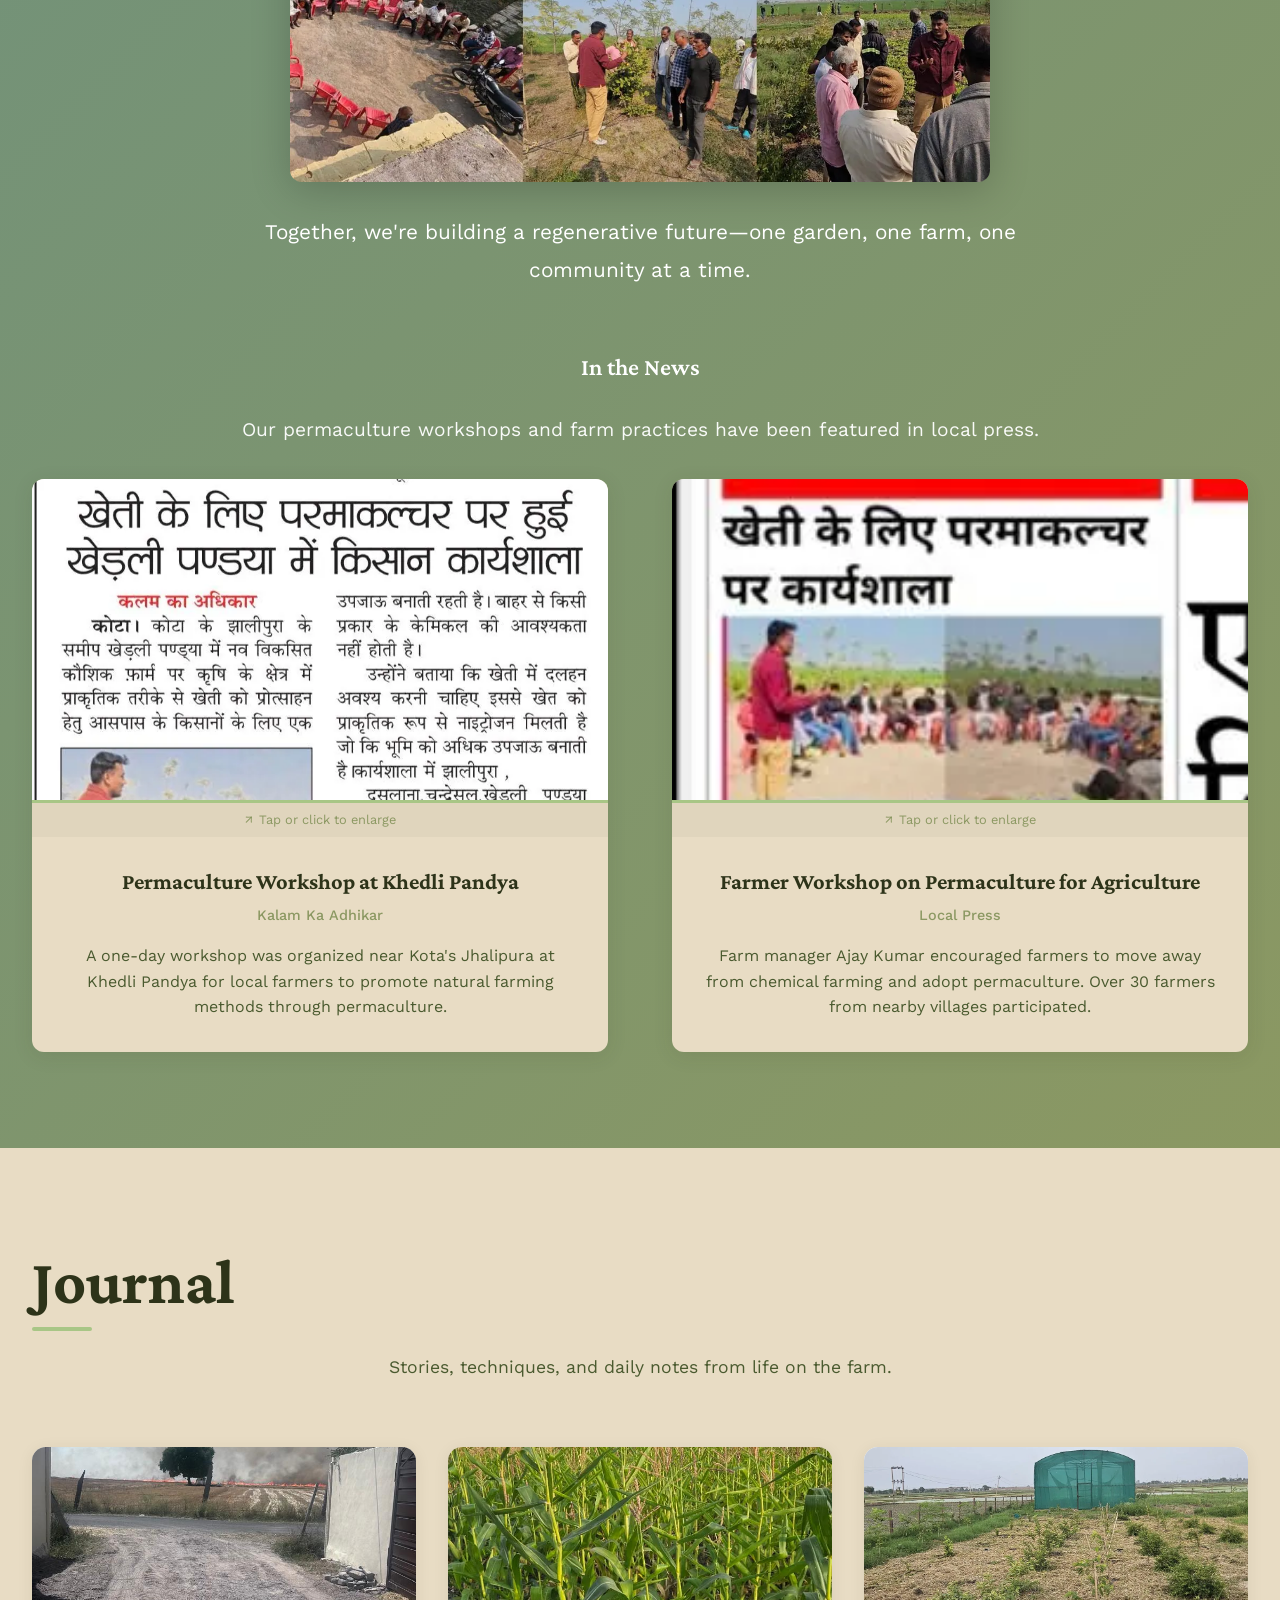
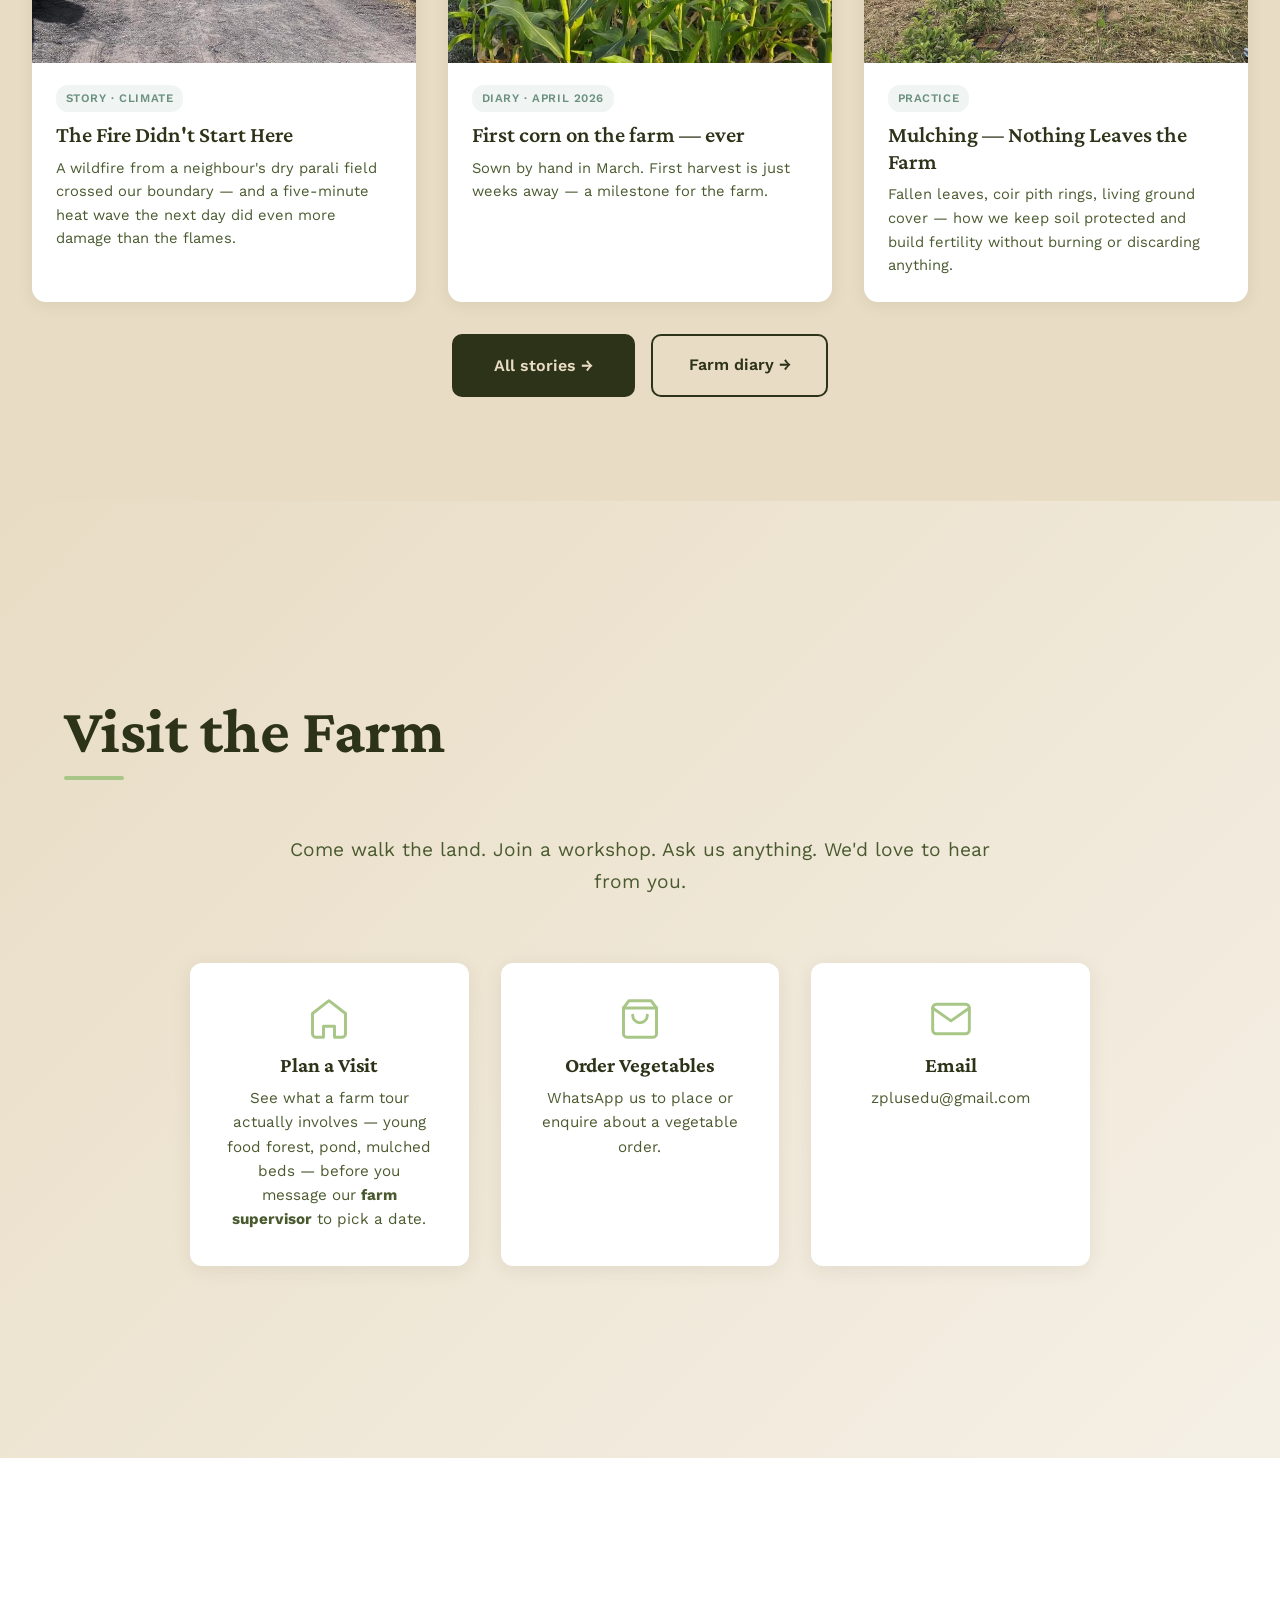
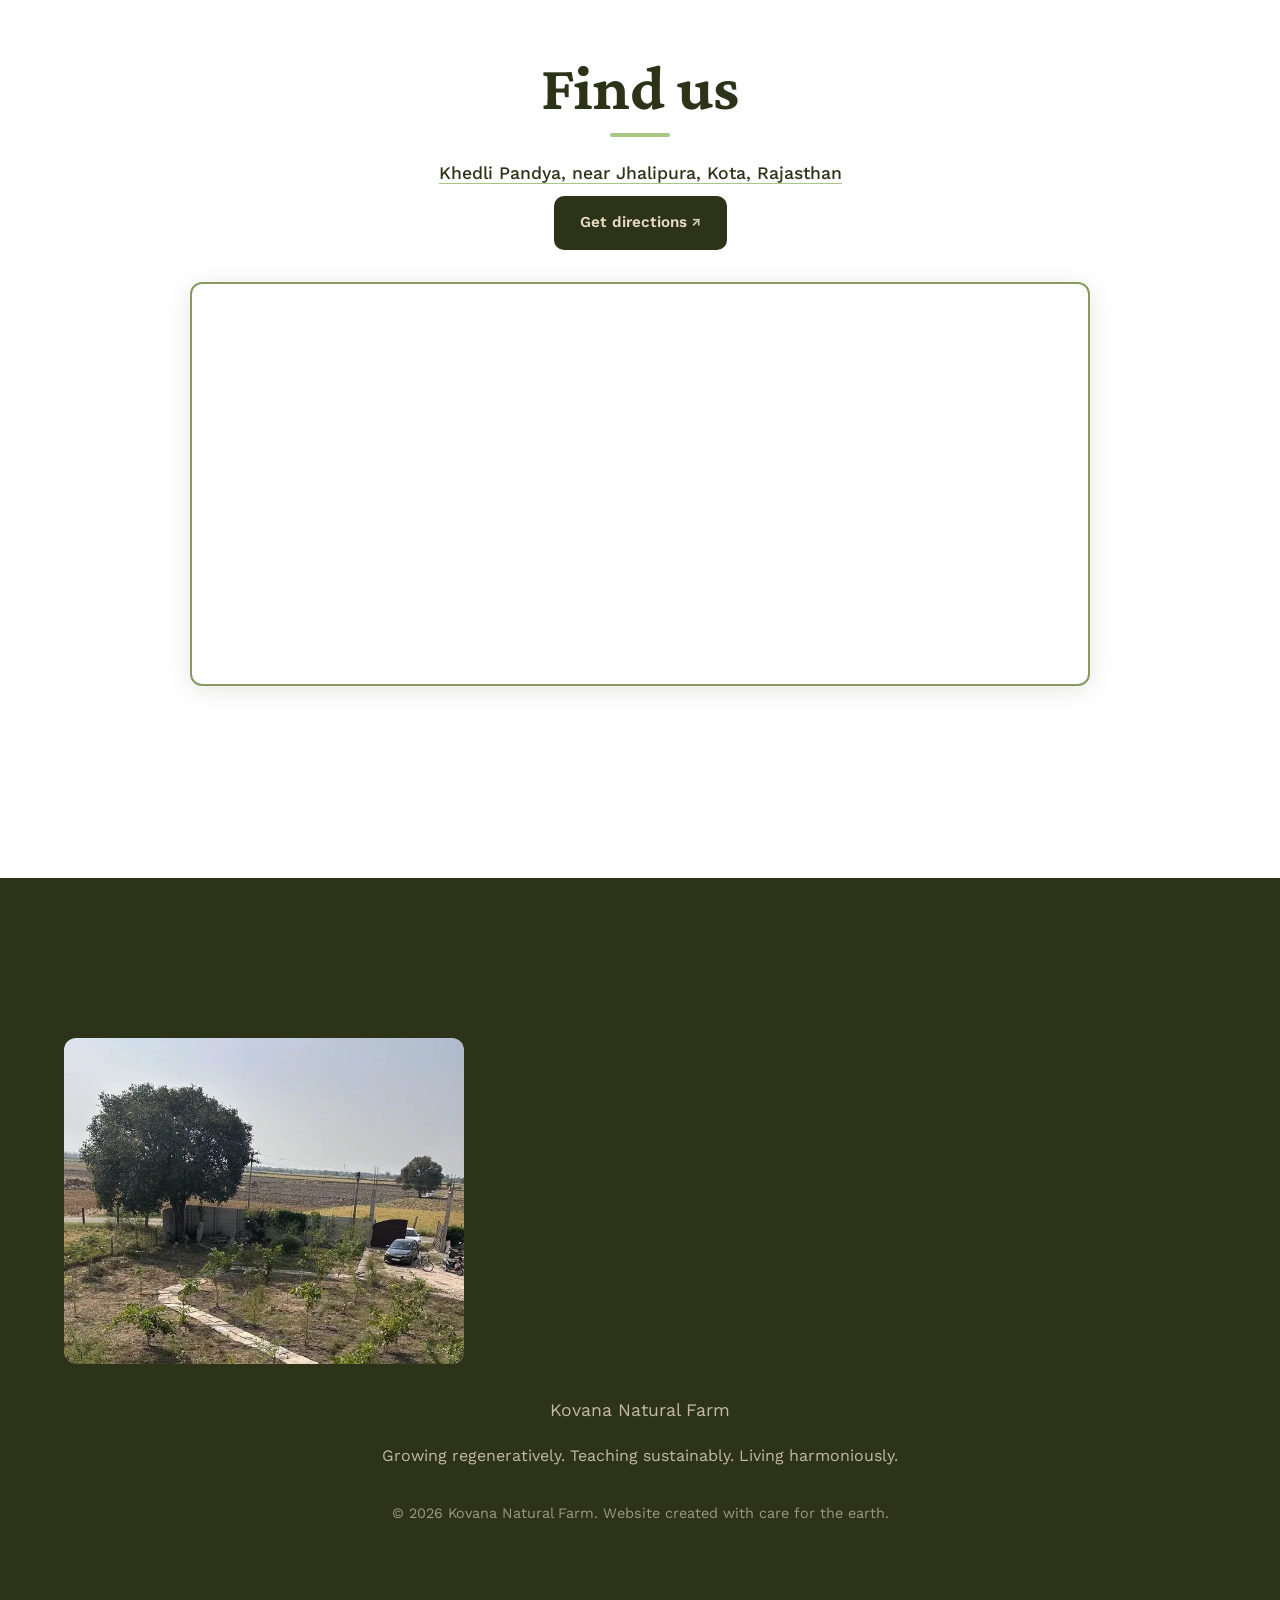
==== commit 5c2906c9: "Fix critical SEO issues and optimize images - Full sitemap with absolute URLs for all 11 pages - Can" ====
--- a/index.html
+++ b/index.html
@@ -8,12 +8,14 @@
     <meta property="og:title" content="Kovana Natural Farm | Permaculture & Regenerative Agriculture">
     <meta property="og:description" content="Growing regeneratively. Teaching sustainably. Living harmoniously. Visit our permaculture farm near Kota, Rajasthan.">
     <meta property="og:type" content="website">
-    <meta property="og:image" content="https://kotanaturalfarm.in/gallery/the-land/farm-sunset.jpeg">
+    <meta property="og:url" content="https://kotaearth.com/">
+    <meta property="og:image" content="https://kotaearth.com/gallery/the-land/farm-sunset.jpeg">
     <meta property="og:locale" content="en_IN">
     <meta name="twitter:card" content="summary_large_image">
     <meta name="twitter:title" content="Kovana Natural Farm">
     <meta name="twitter:description" content="Permaculture & regenerative agriculture near Kota, Rajasthan. Farm tours, workshops, and sustainable food systems.">
-    <meta name="twitter:image" content="https://kotanaturalfarm.in/gallery/the-land/farm-sunset.jpeg">
+    <meta name="twitter:image" content="https://kotaearth.com/gallery/the-land/farm-sunset.jpeg">
+    <link rel="canonical" href="https://kotaearth.com/">
     <title>Kovana Natural Farm | Permaculture & Regenerative Agriculture</title>
     <link rel="icon" type="image/svg+xml" href="data:image/svg+xml,%3Csvg xmlns='http://www.w3.org/2000/svg' viewBox='0 0 32 32'%3E%3Ccircle cx='16' cy='16' r='16' fill='%232d3319'/%3E%3Cpath d='M16 6c-2 4-1 8 0 11 1-3 5-7 9-8-3 3-6 7-7 11 0 0-1 4-2 6-1-2-2-6-2-6-1-4-4-8-7-11 4 1 8 5 9 8C17 14 18 10 16 6z' fill='%23a8c686'/%3E%3C/svg%3E">
     <link rel="preconnect" href="https://fonts.googleapis.com">
@@ -27,8 +29,8 @@
         "@type": "LocalBusiness",
         "name": "Kovana Natural Farm",
         "description": "Permaculture and regenerative agriculture farm offering workshops, tours, and hands-on learning near Kota, Rajasthan.",
-        "url": "https://kotanaturalfarm.in",
-        "image": "https://kotanaturalfarm.in/gallery/the-land/farm-sunset.jpeg",
+        "url": "https://kotaearth.com",
+        "image": "https://kotaearth.com/gallery/the-land/farm-sunset.jpeg",
         "address": {
             "@type": "PostalAddress",
             "streetAddress": "Khedli Pandya, near Jhalipura",
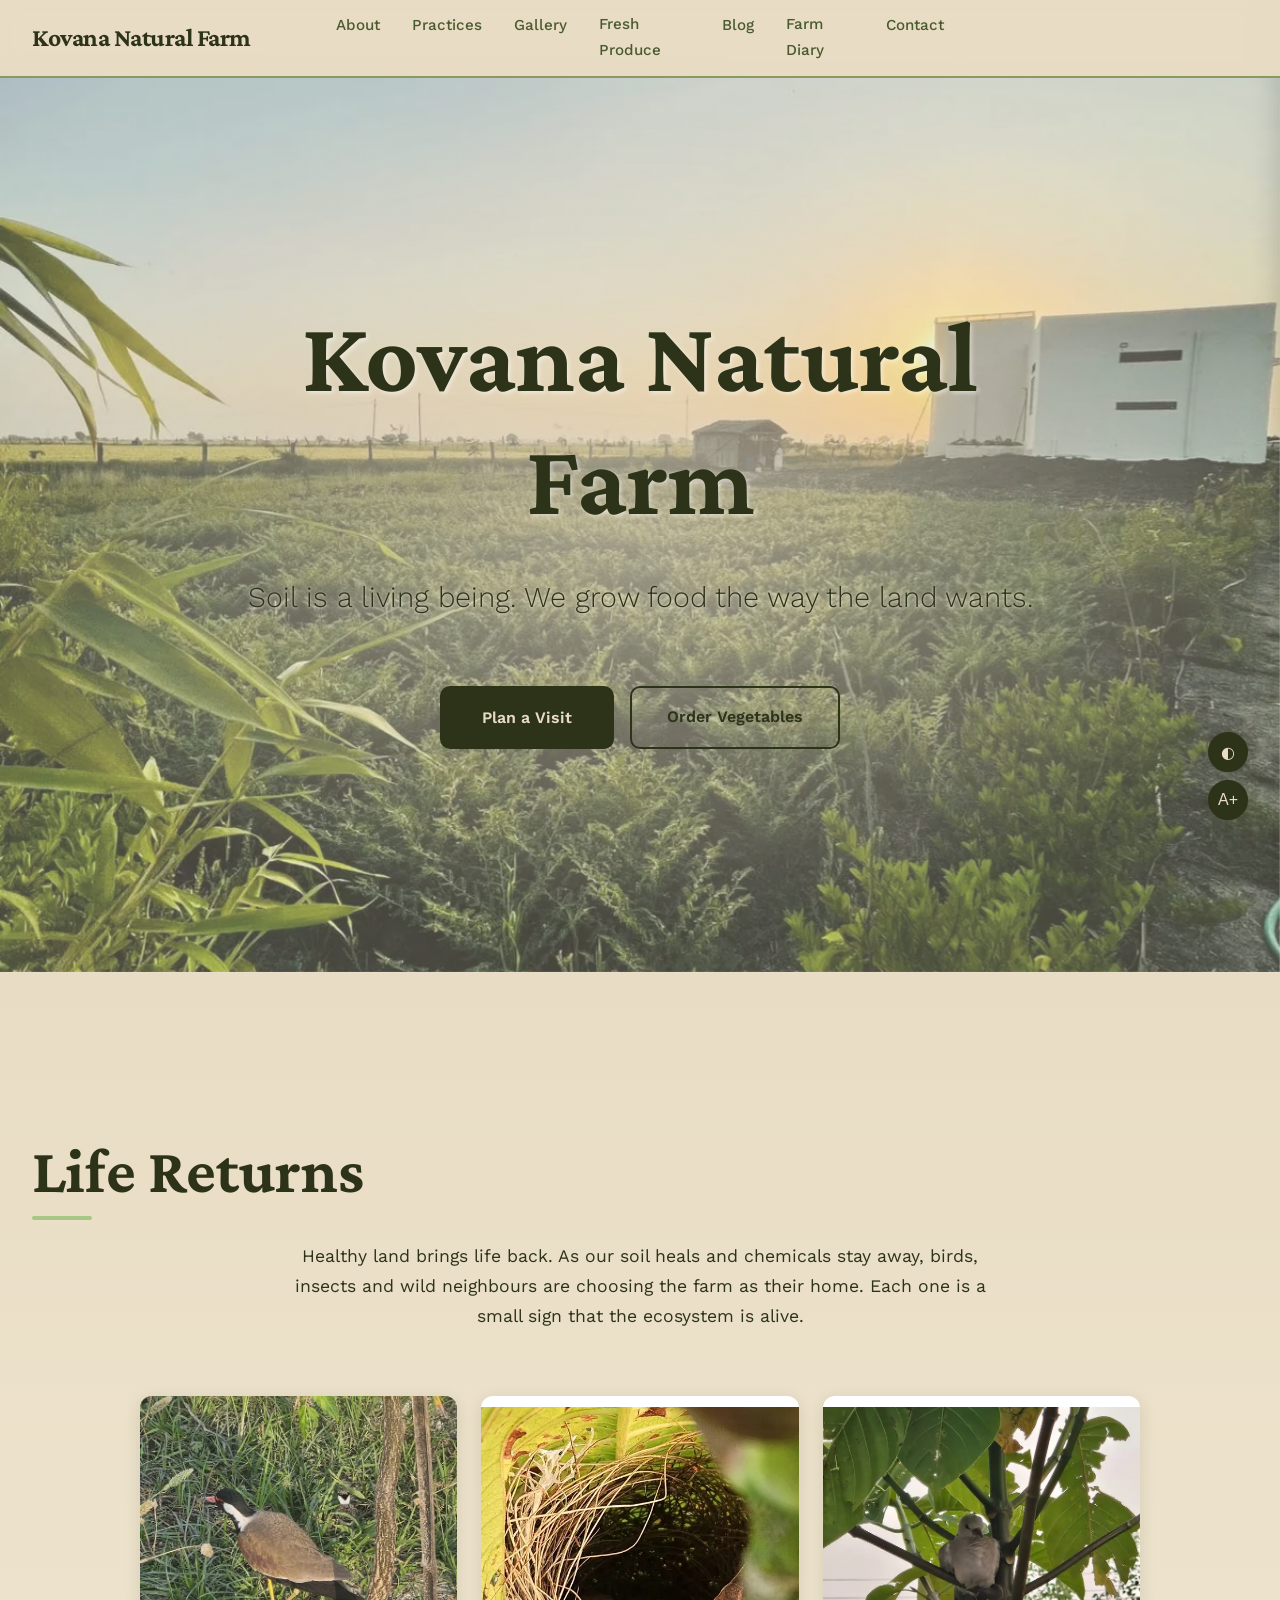
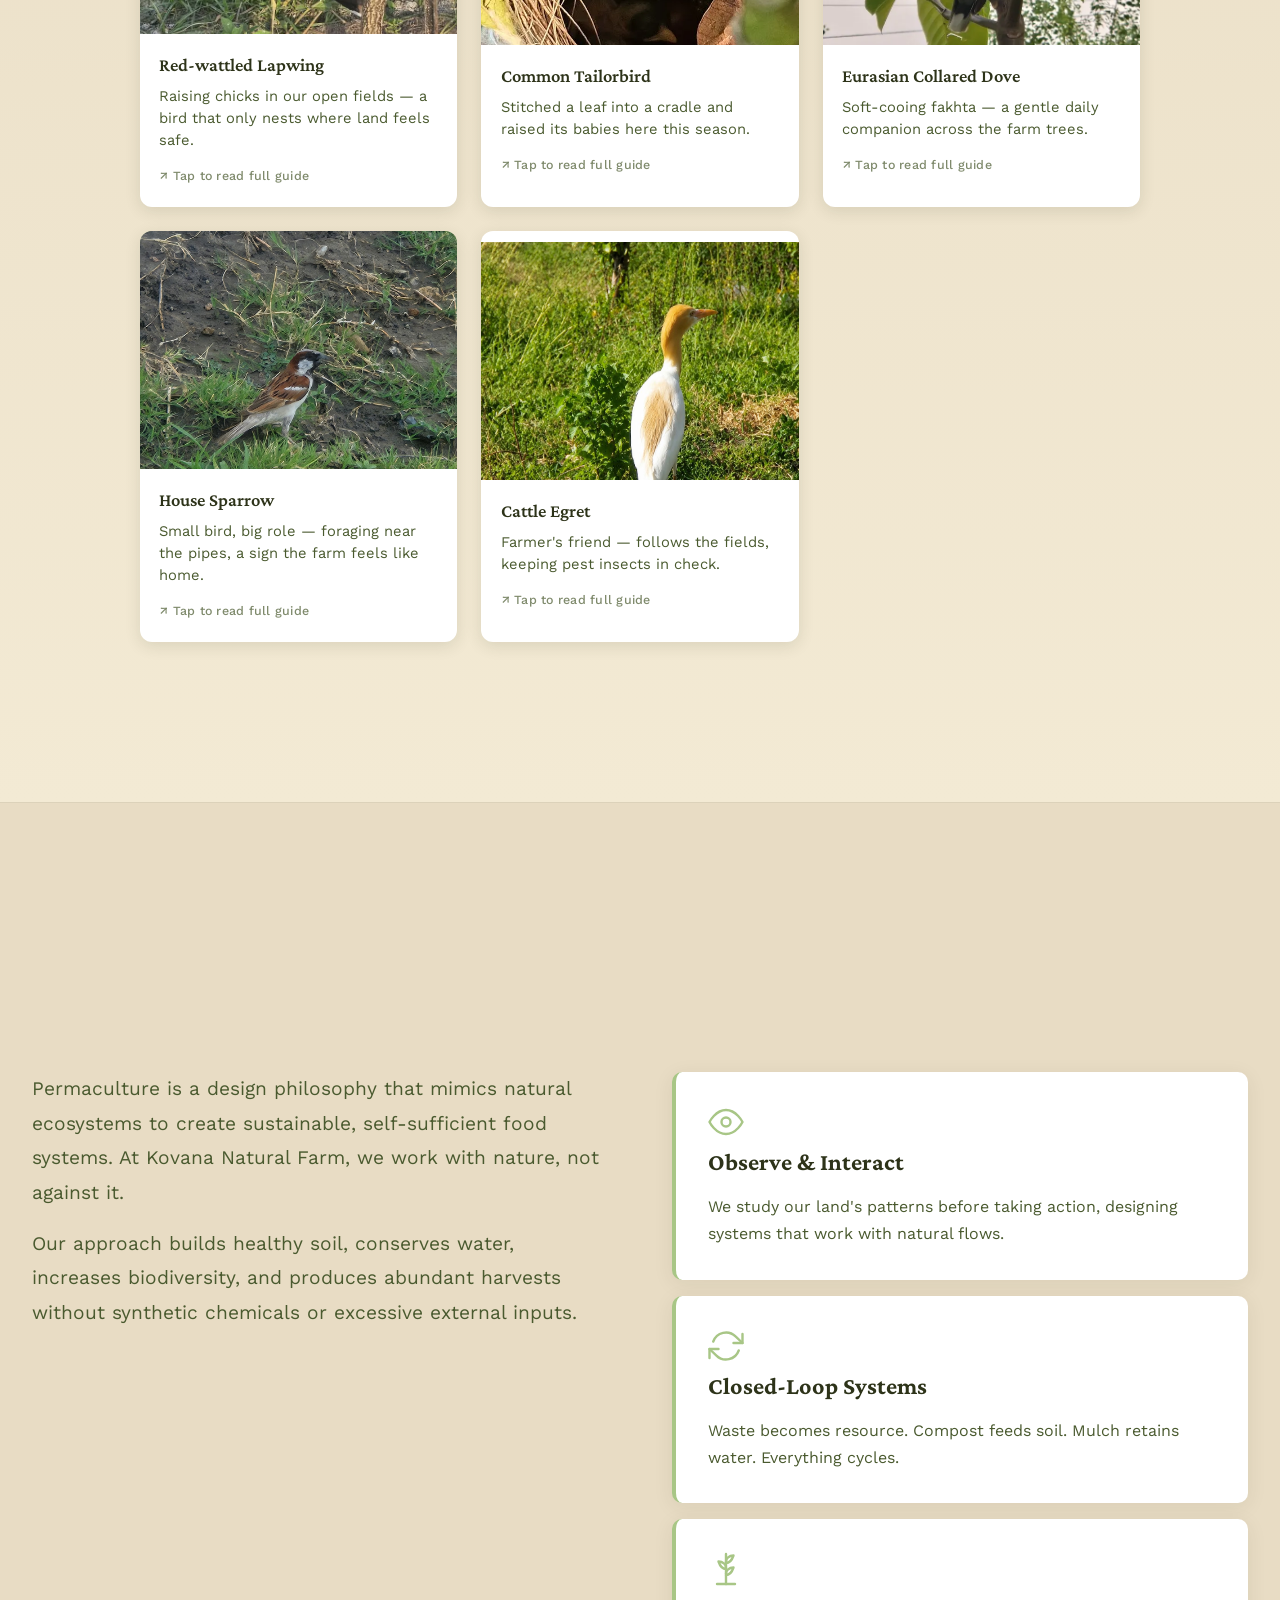
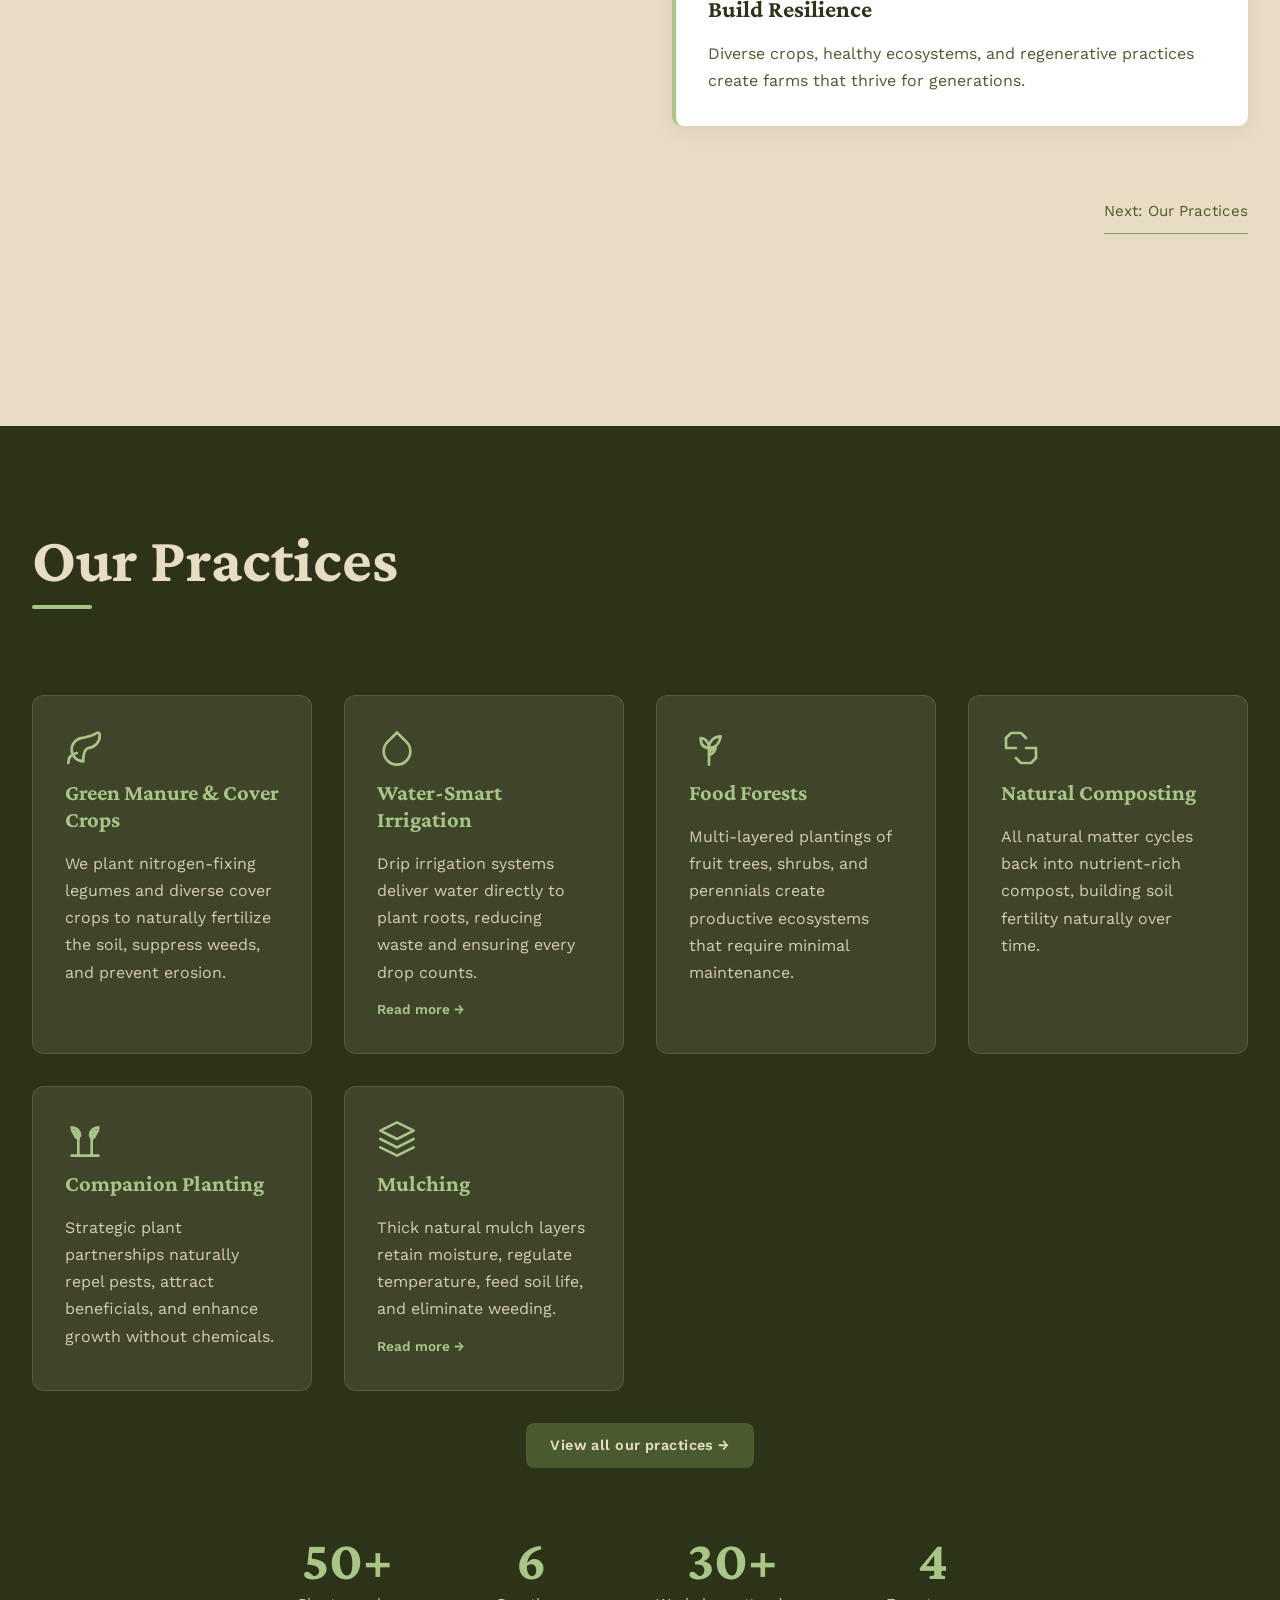
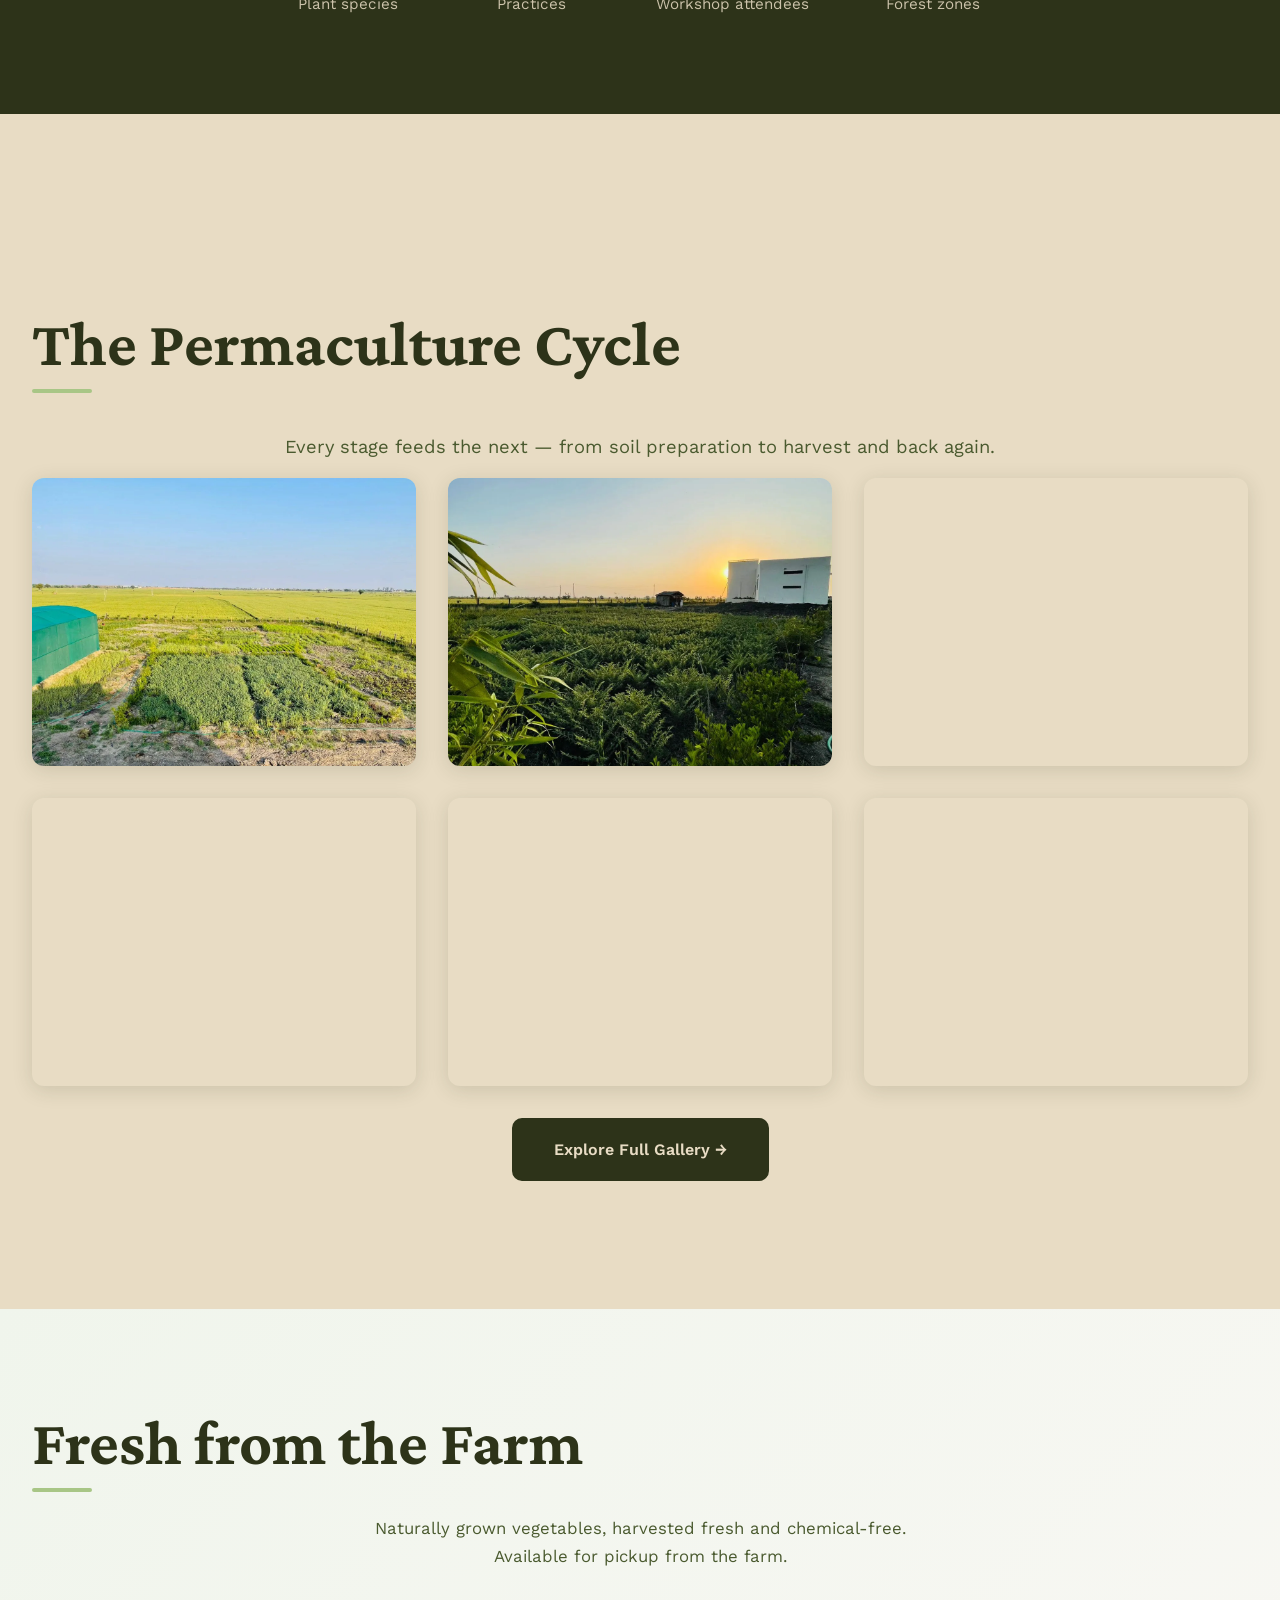
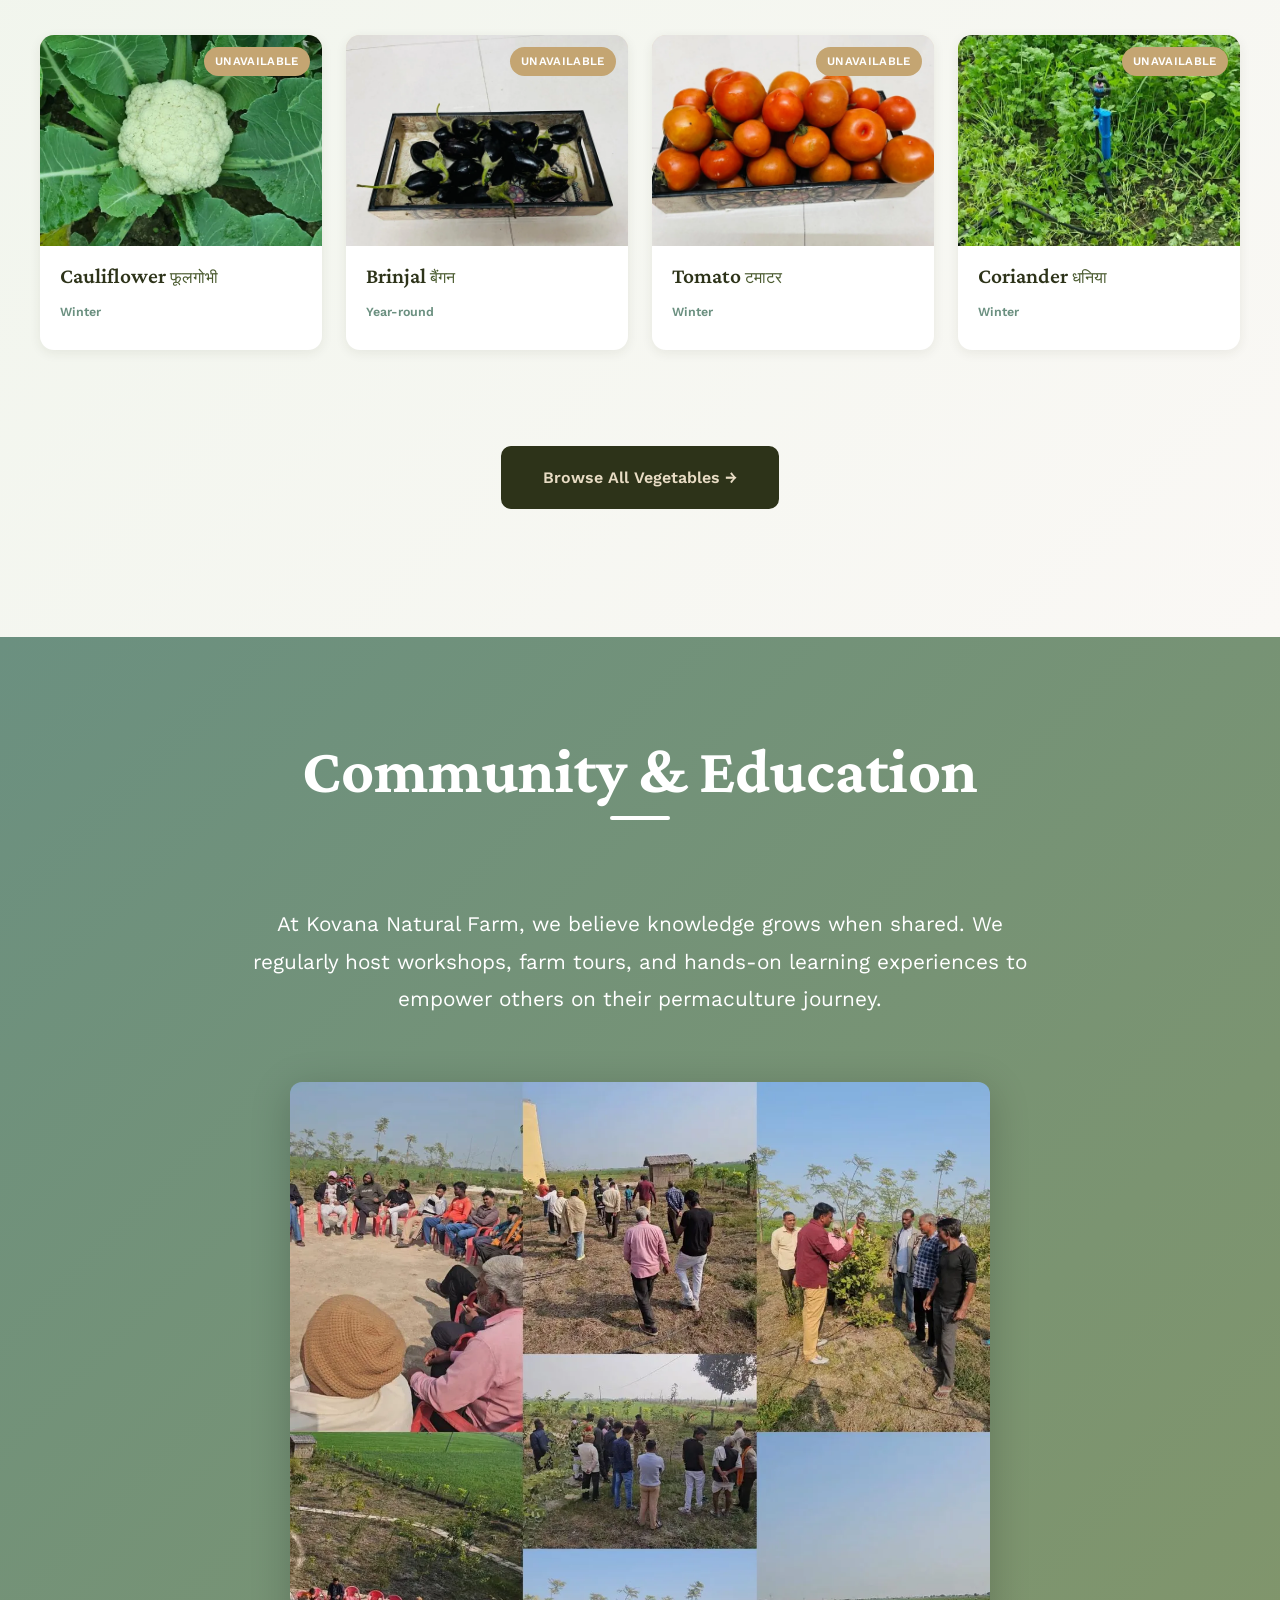
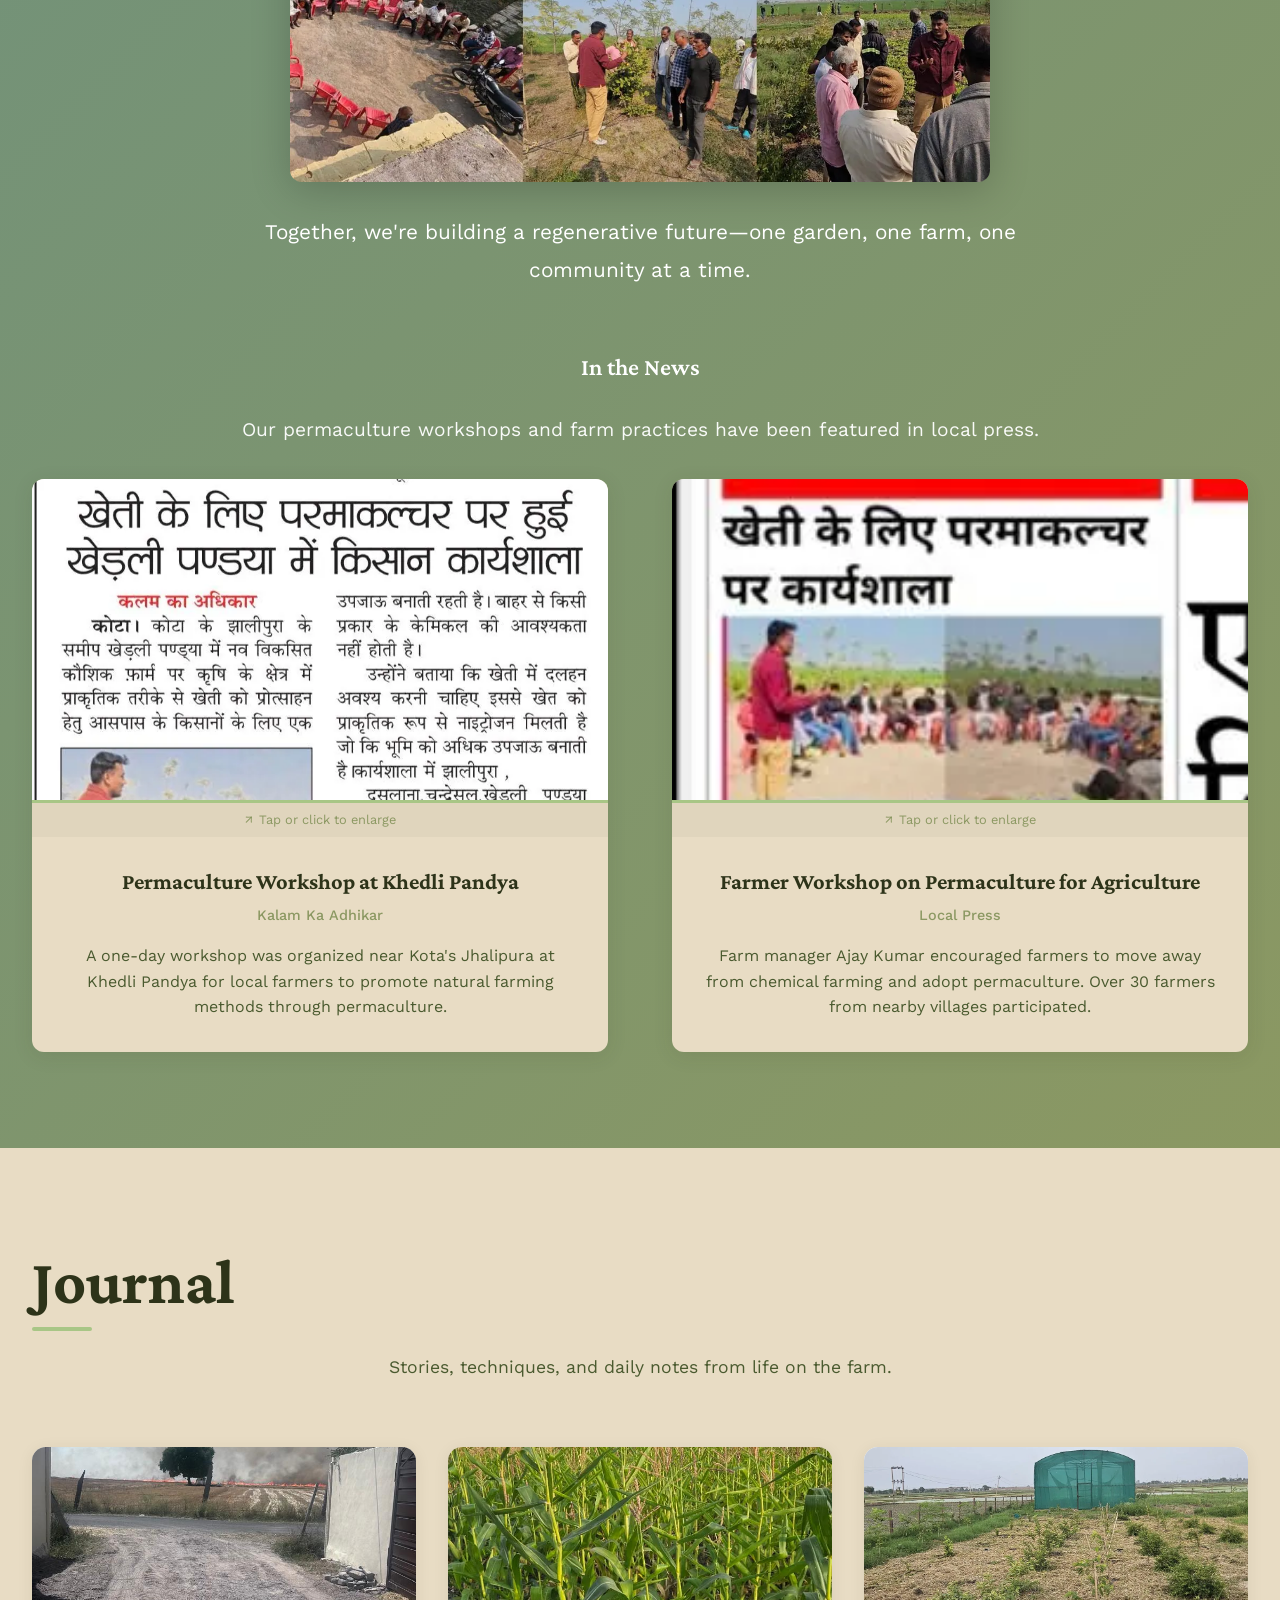
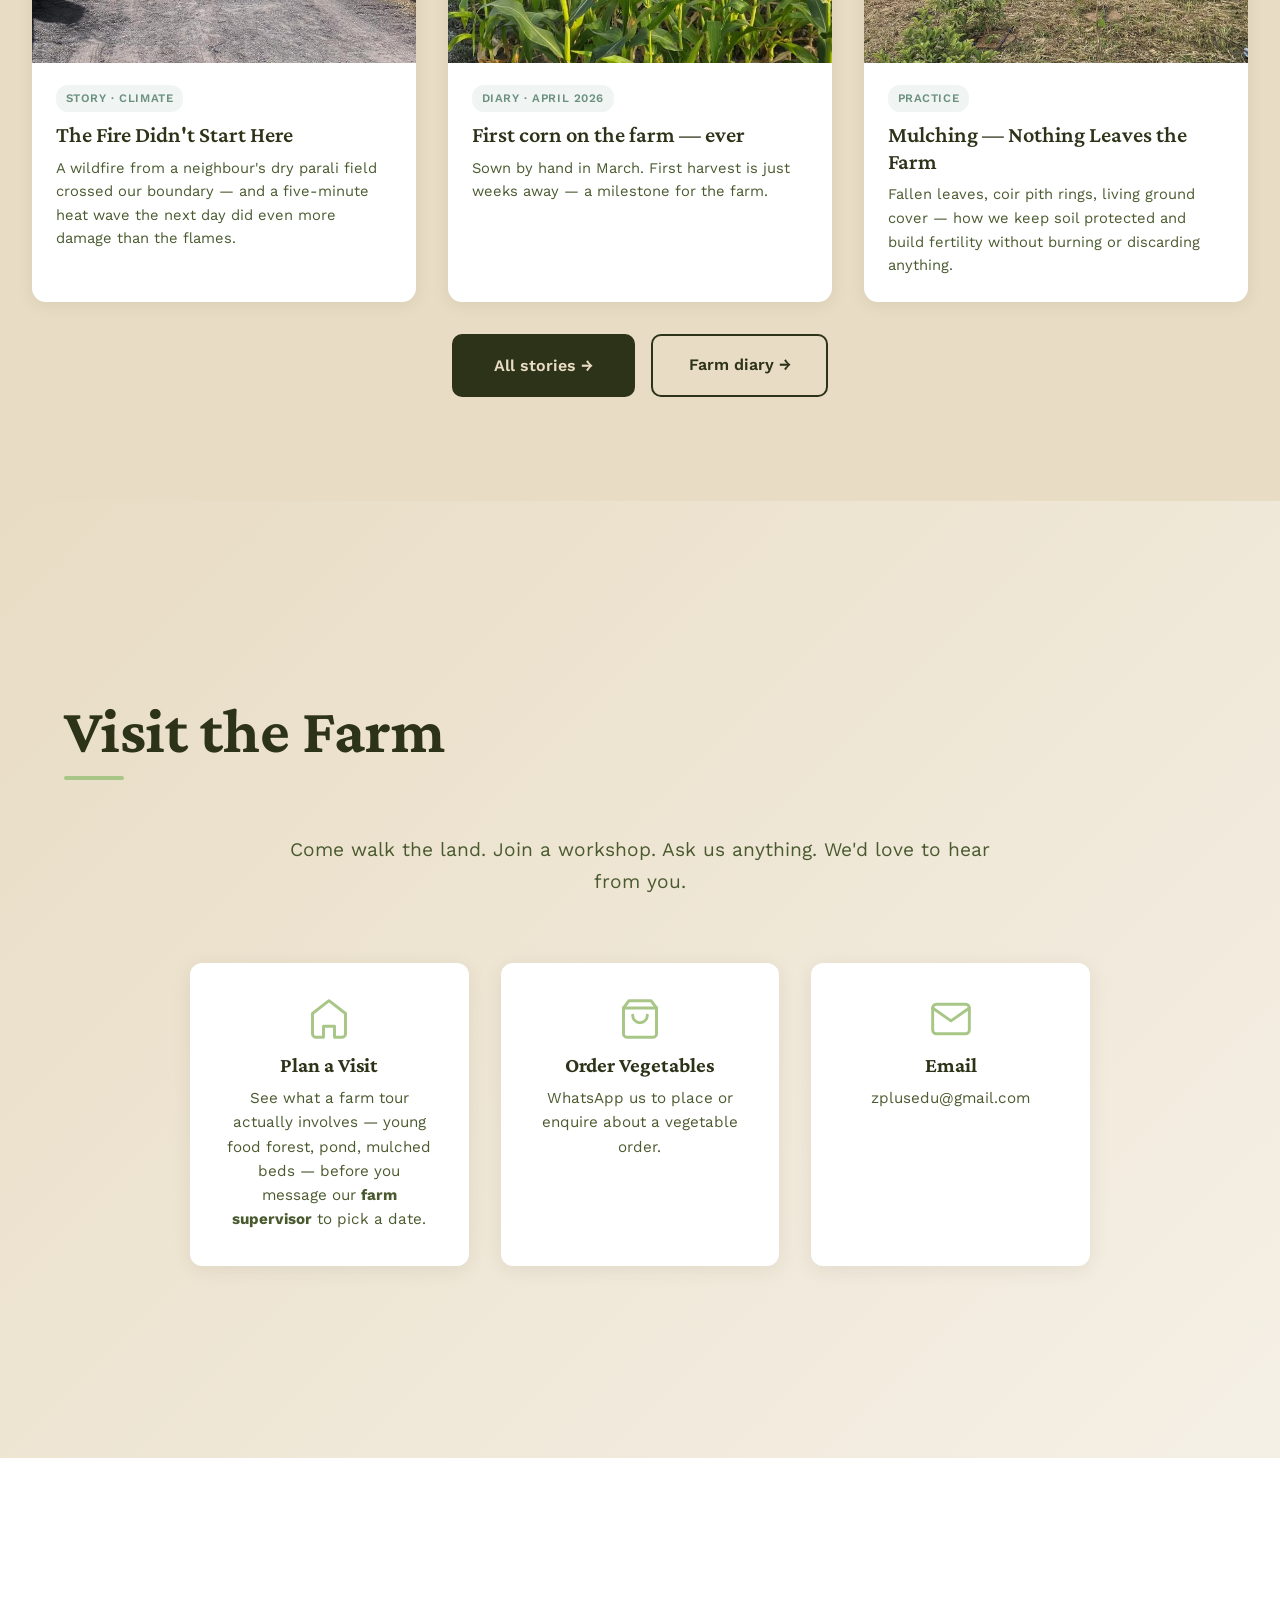
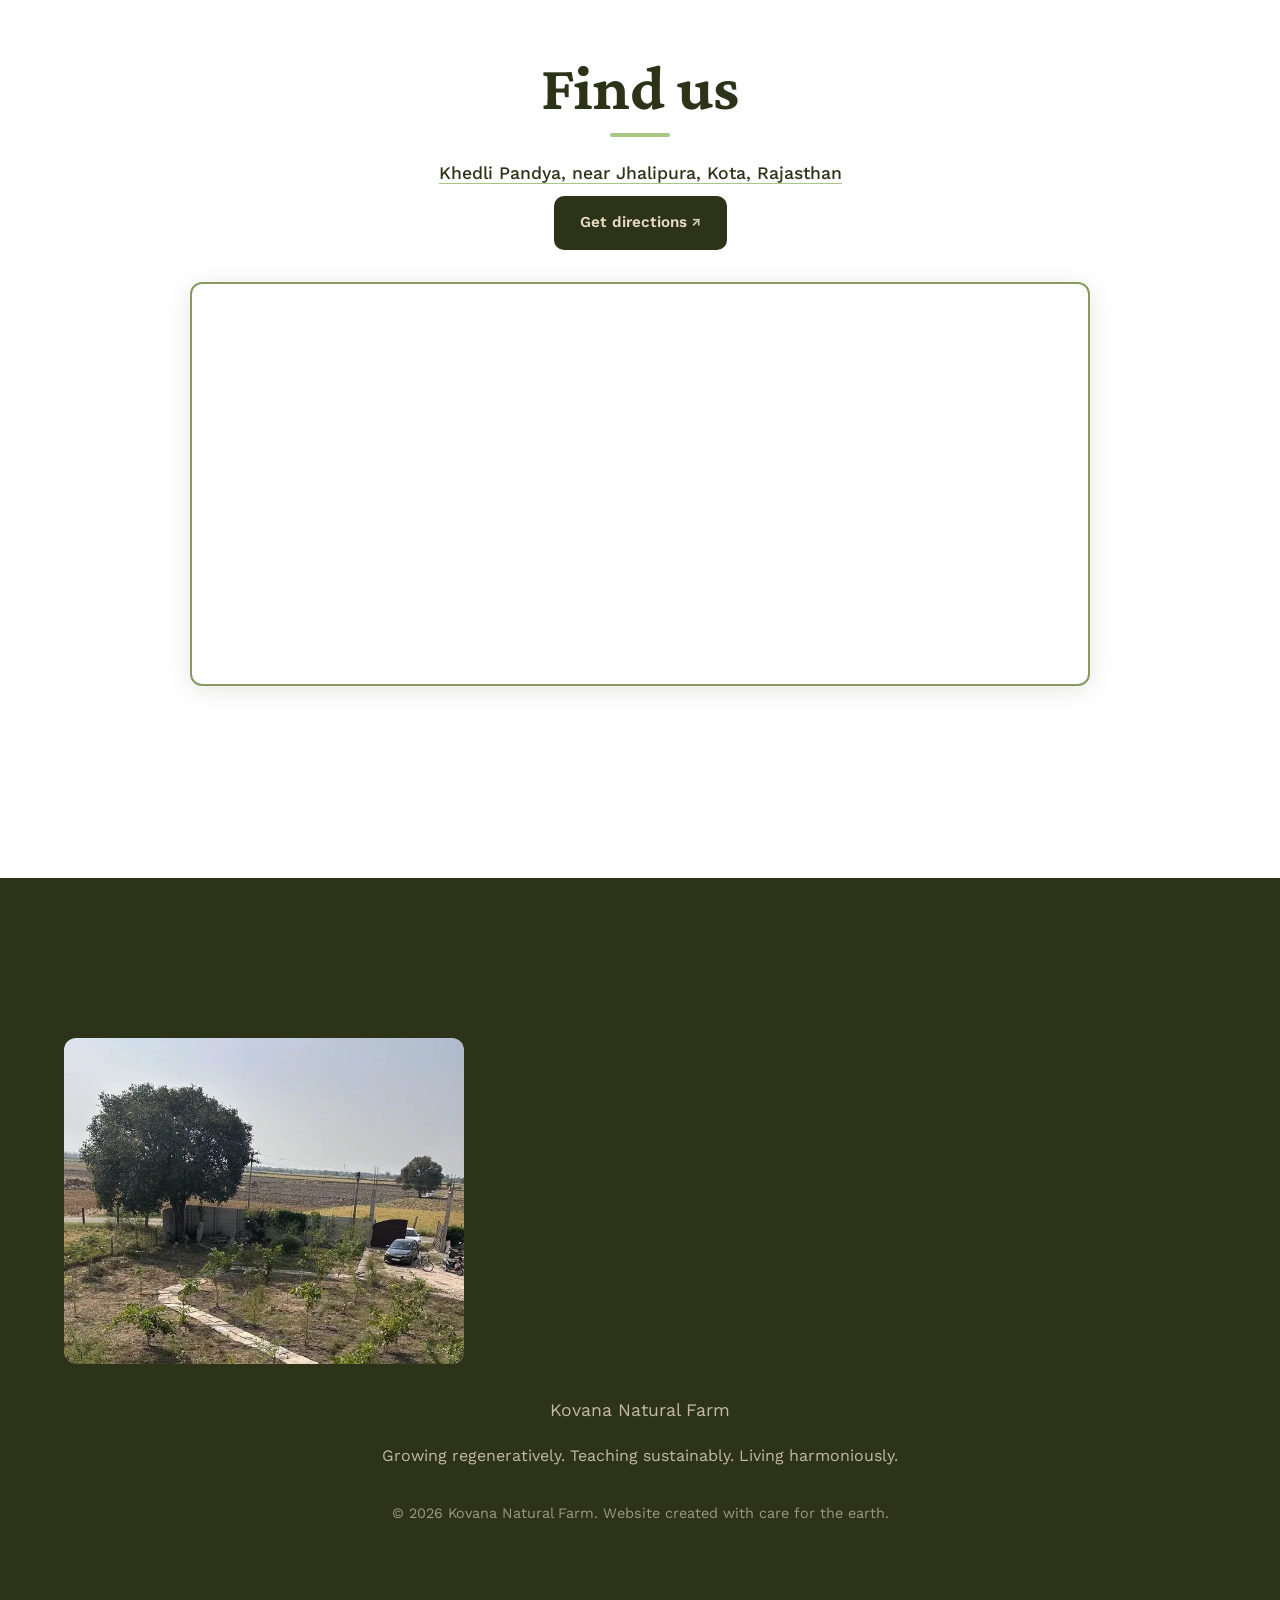
==== commit 5c6436f5: "Deduplicate JS, add PWA manifest, clean up gallery/unsorted - Extract shared lightbox + cart code in" ====
--- a/index.html
+++ b/index.html
@@ -18,6 +18,9 @@
     <link rel="canonical" href="https://kotaearth.com/">
     <title>Kovana Natural Farm | Permaculture & Regenerative Agriculture</title>
     <link rel="icon" type="image/svg+xml" href="data:image/svg+xml,%3Csvg xmlns='http://www.w3.org/2000/svg' viewBox='0 0 32 32'%3E%3Ccircle cx='16' cy='16' r='16' fill='%232d3319'/%3E%3Cpath d='M16 6c-2 4-1 8 0 11 1-3 5-7 9-8-3 3-6 7-7 11 0 0-1 4-2 6-1-2-2-6-2-6-1-4-4-8-7-11 4 1 8 5 9 8C17 14 18 10 16 6z' fill='%23a8c686'/%3E%3C/svg%3E">
+    <link rel="manifest" href="/manifest.json">
+    <link rel="apple-touch-icon" href="/icon-192.png">
+    <meta name="theme-color" content="#2d3319">
     <link rel="preconnect" href="https://fonts.googleapis.com">
     <link rel="preconnect" href="https://fonts.gstatic.com" crossorigin>
     <link href="https://fonts.googleapis.com/css2?family=Crimson+Pro:wght@400;600;700&family=Work+Sans:wght@300;400;500;600&display=swap" rel="stylesheet">
@@ -465,7 +468,8 @@
     <script src="plants-config.js?v=20260430"></script>
     <script src="vegetables-config.js?v=20260430"></script>
     <script src="diary-config.js?v=20260501b"></script>
-    <script src="js/main.js?v=20260430"></script>
+    <script src="js/common.js?v=20260730"></script>
+    <script src="js/main.js?v=20260730"></script>
 
     <!-- Accessibility controls -->
     <div class="a11y-controls">
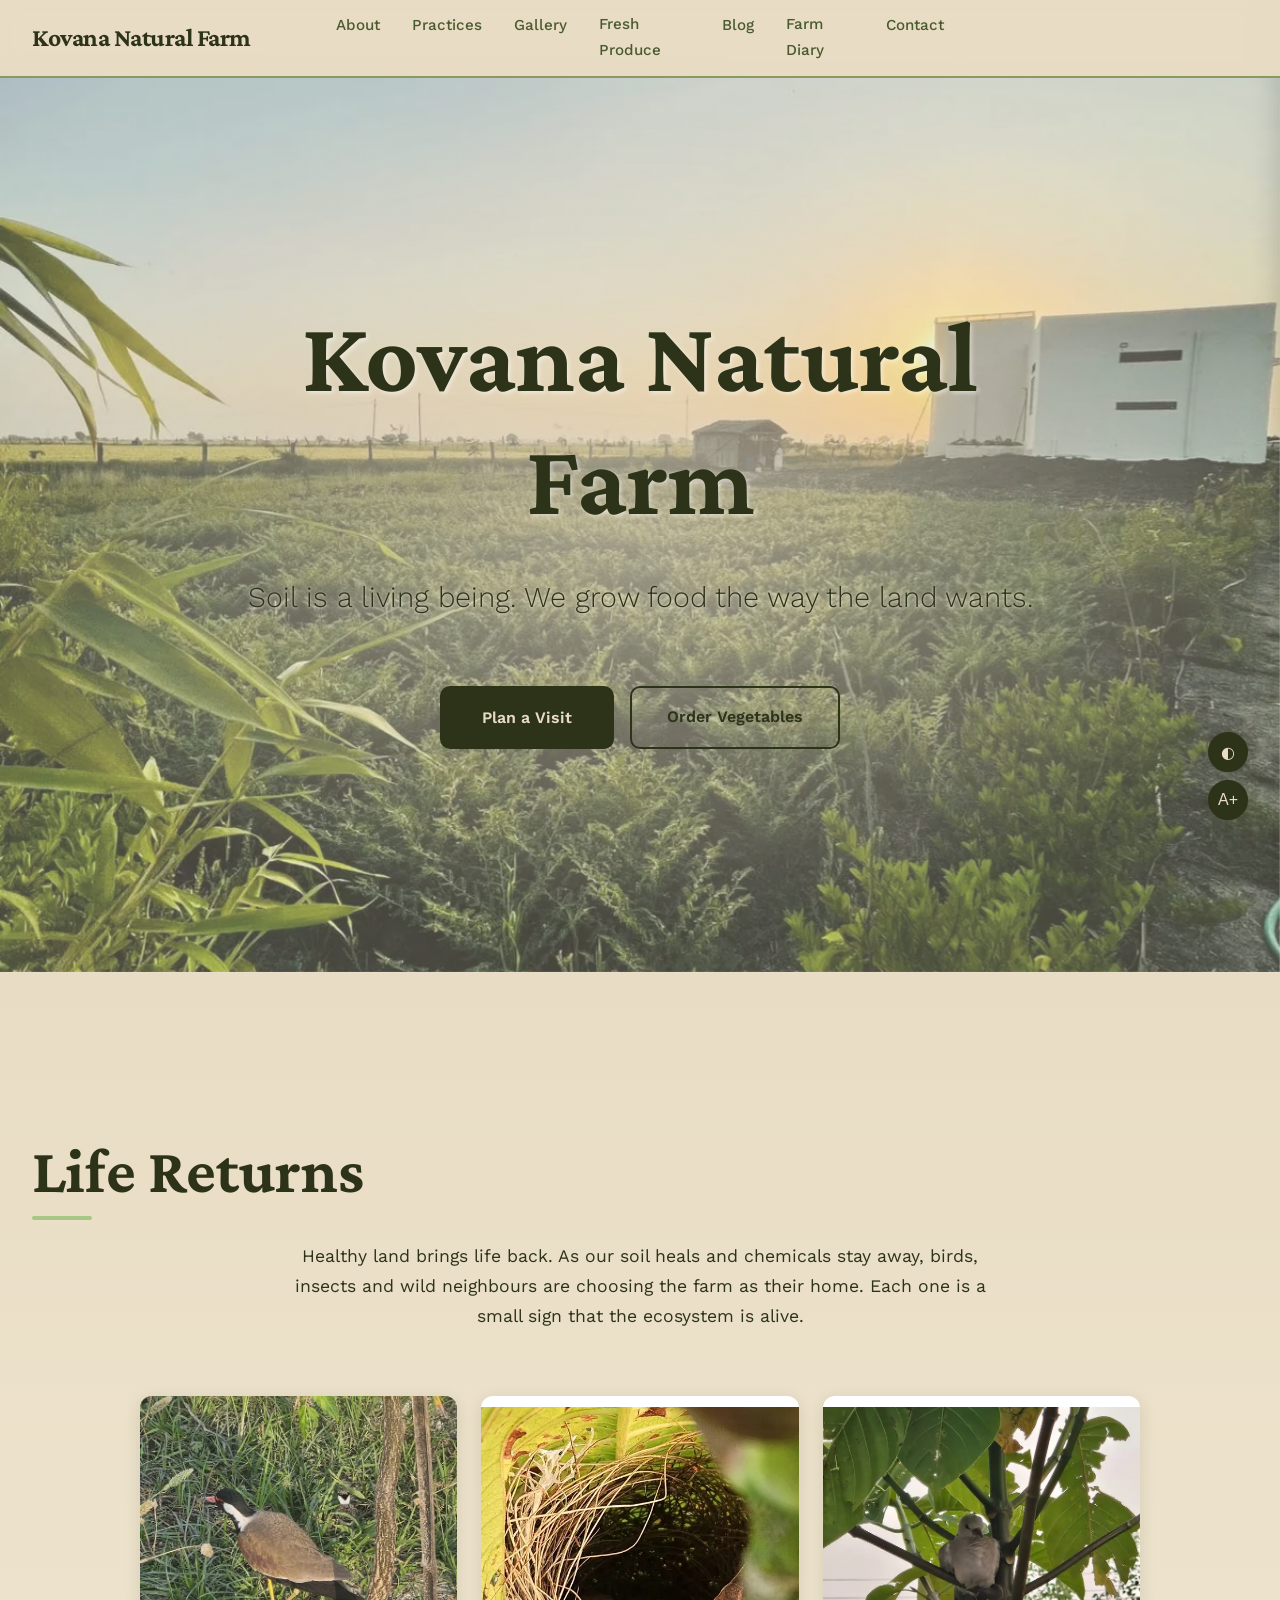
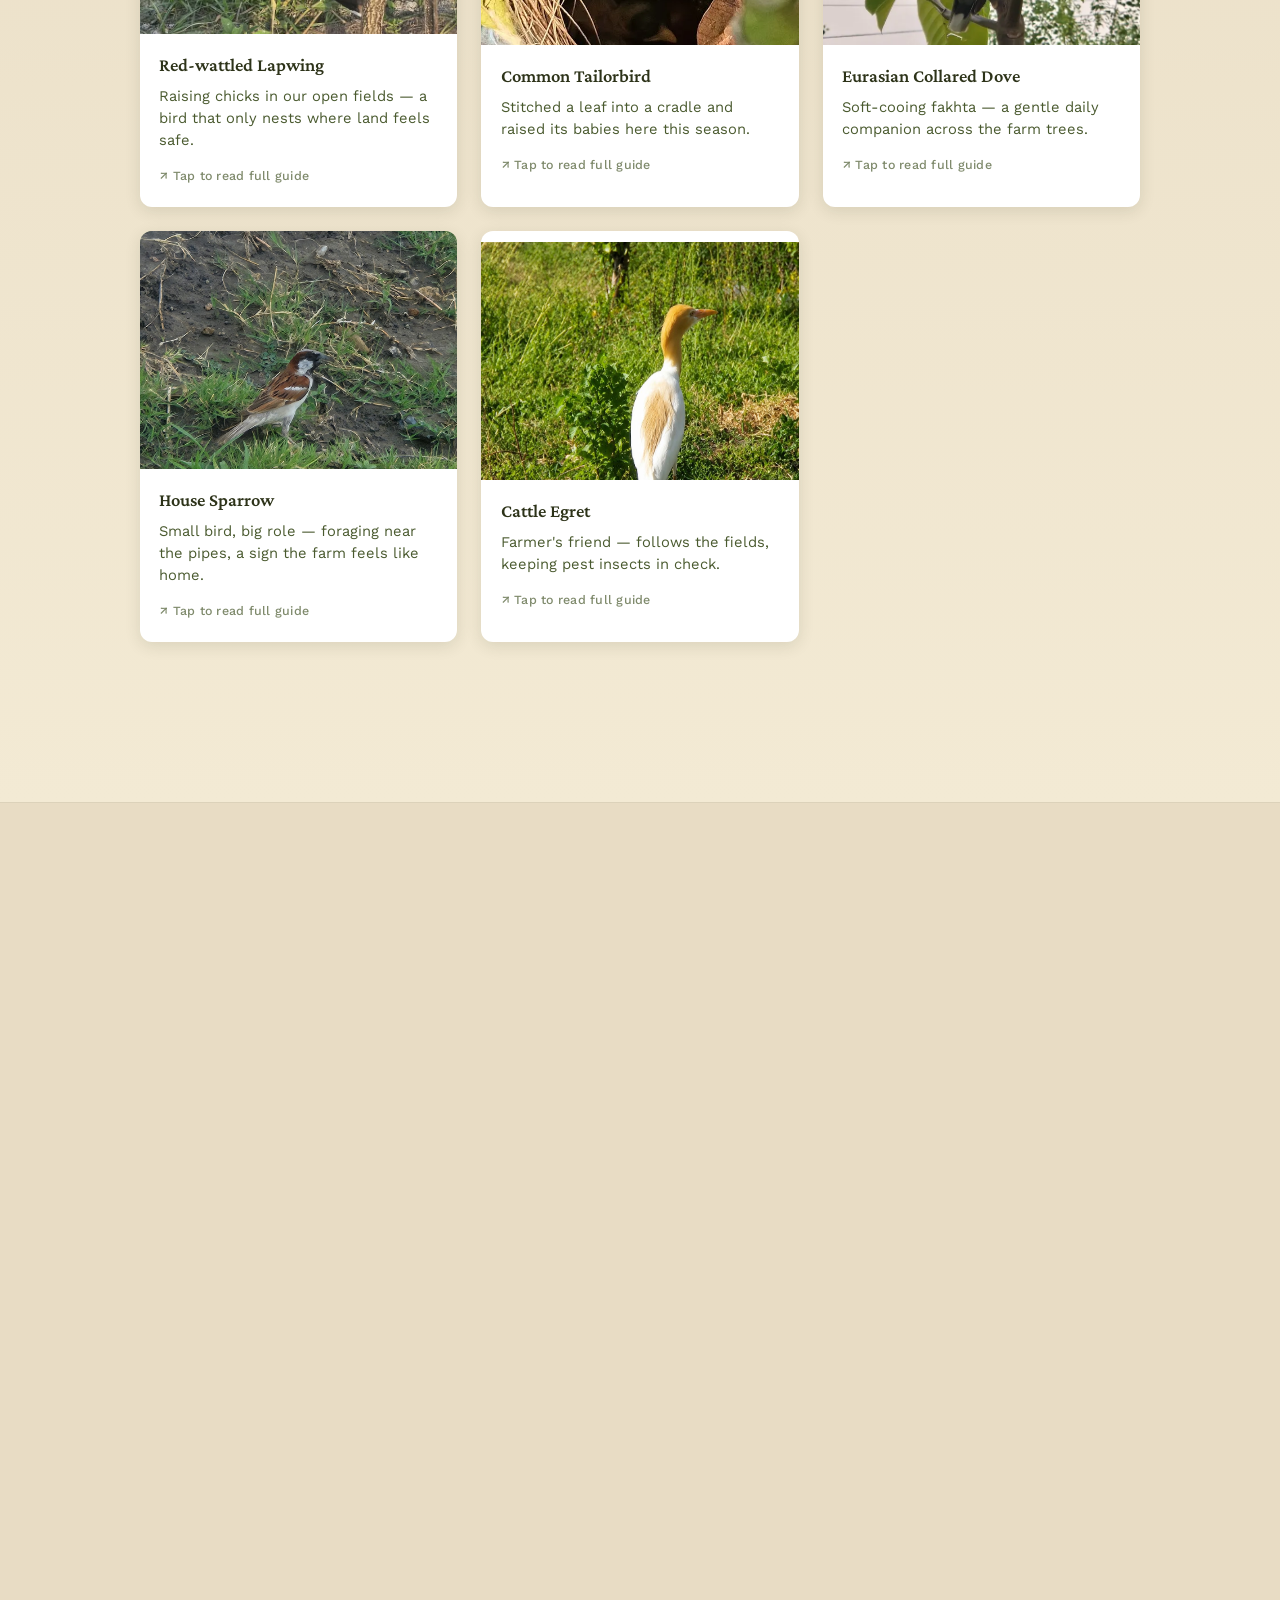
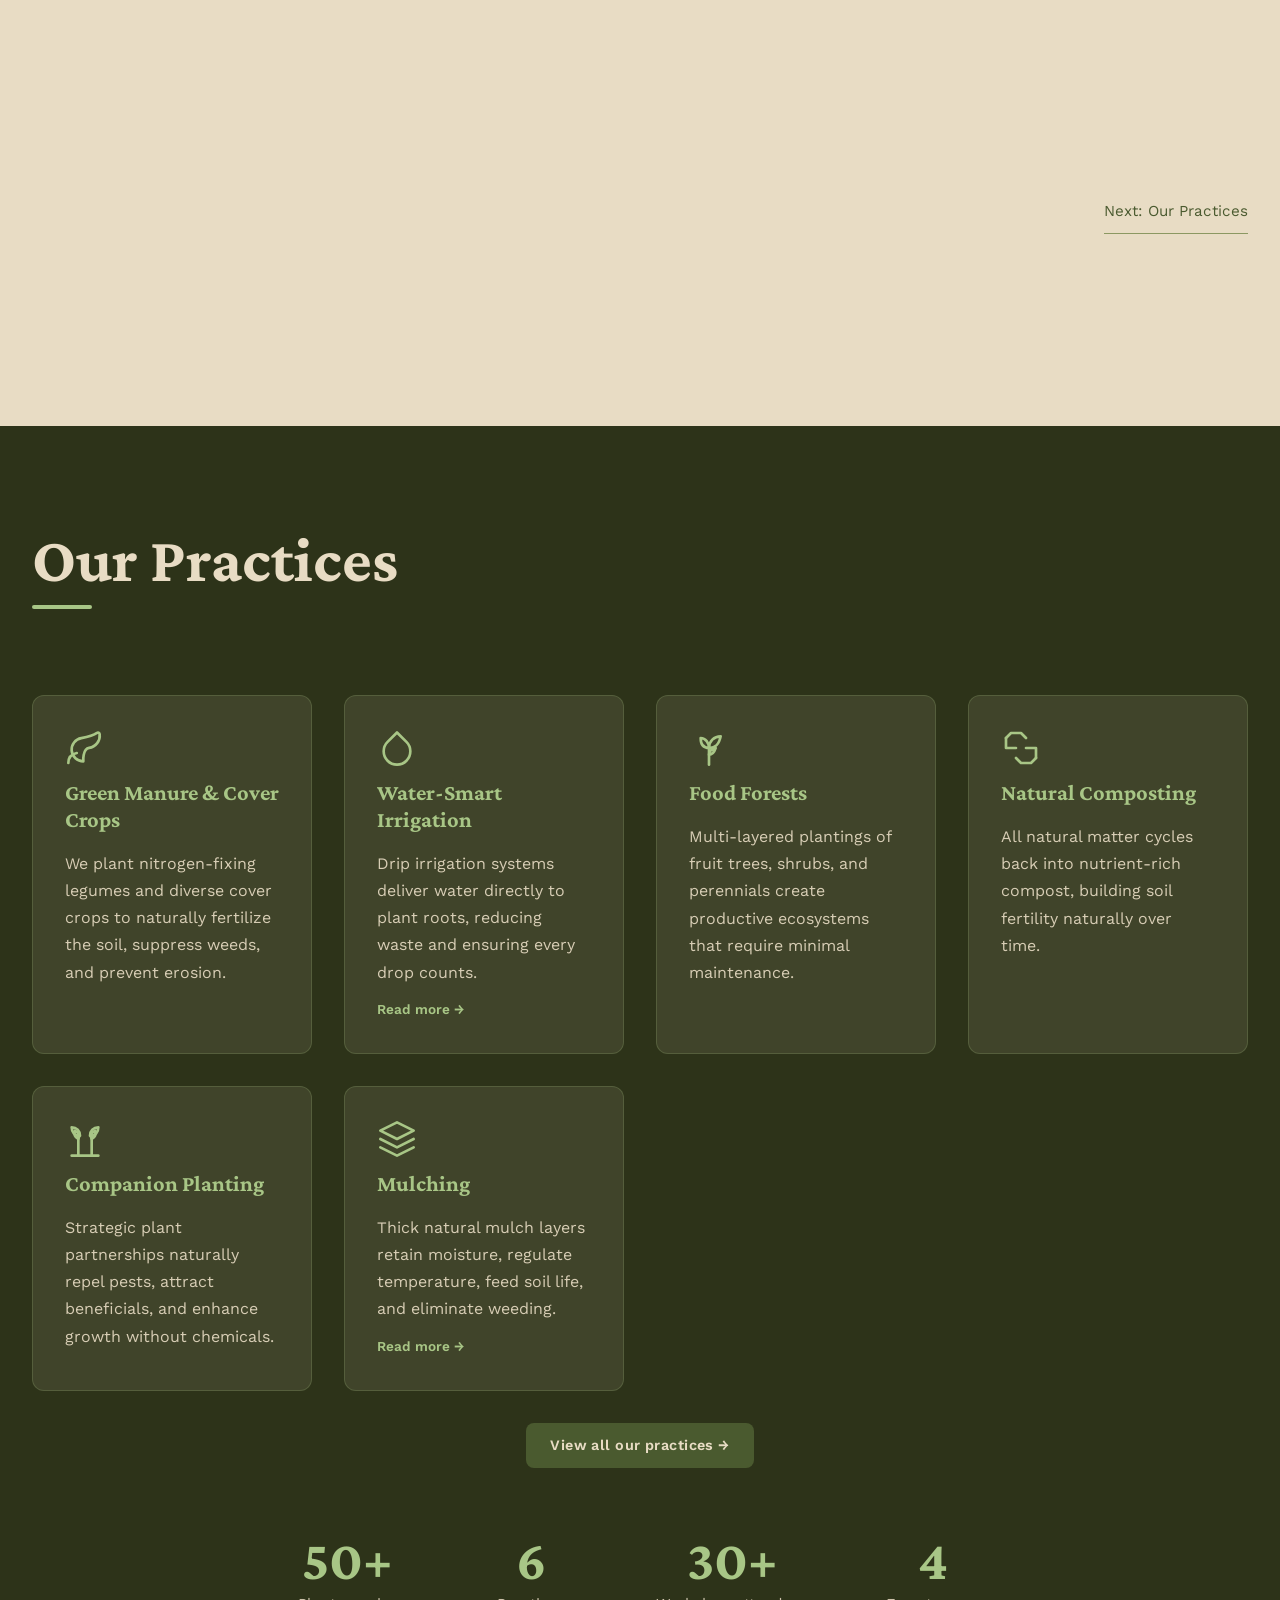
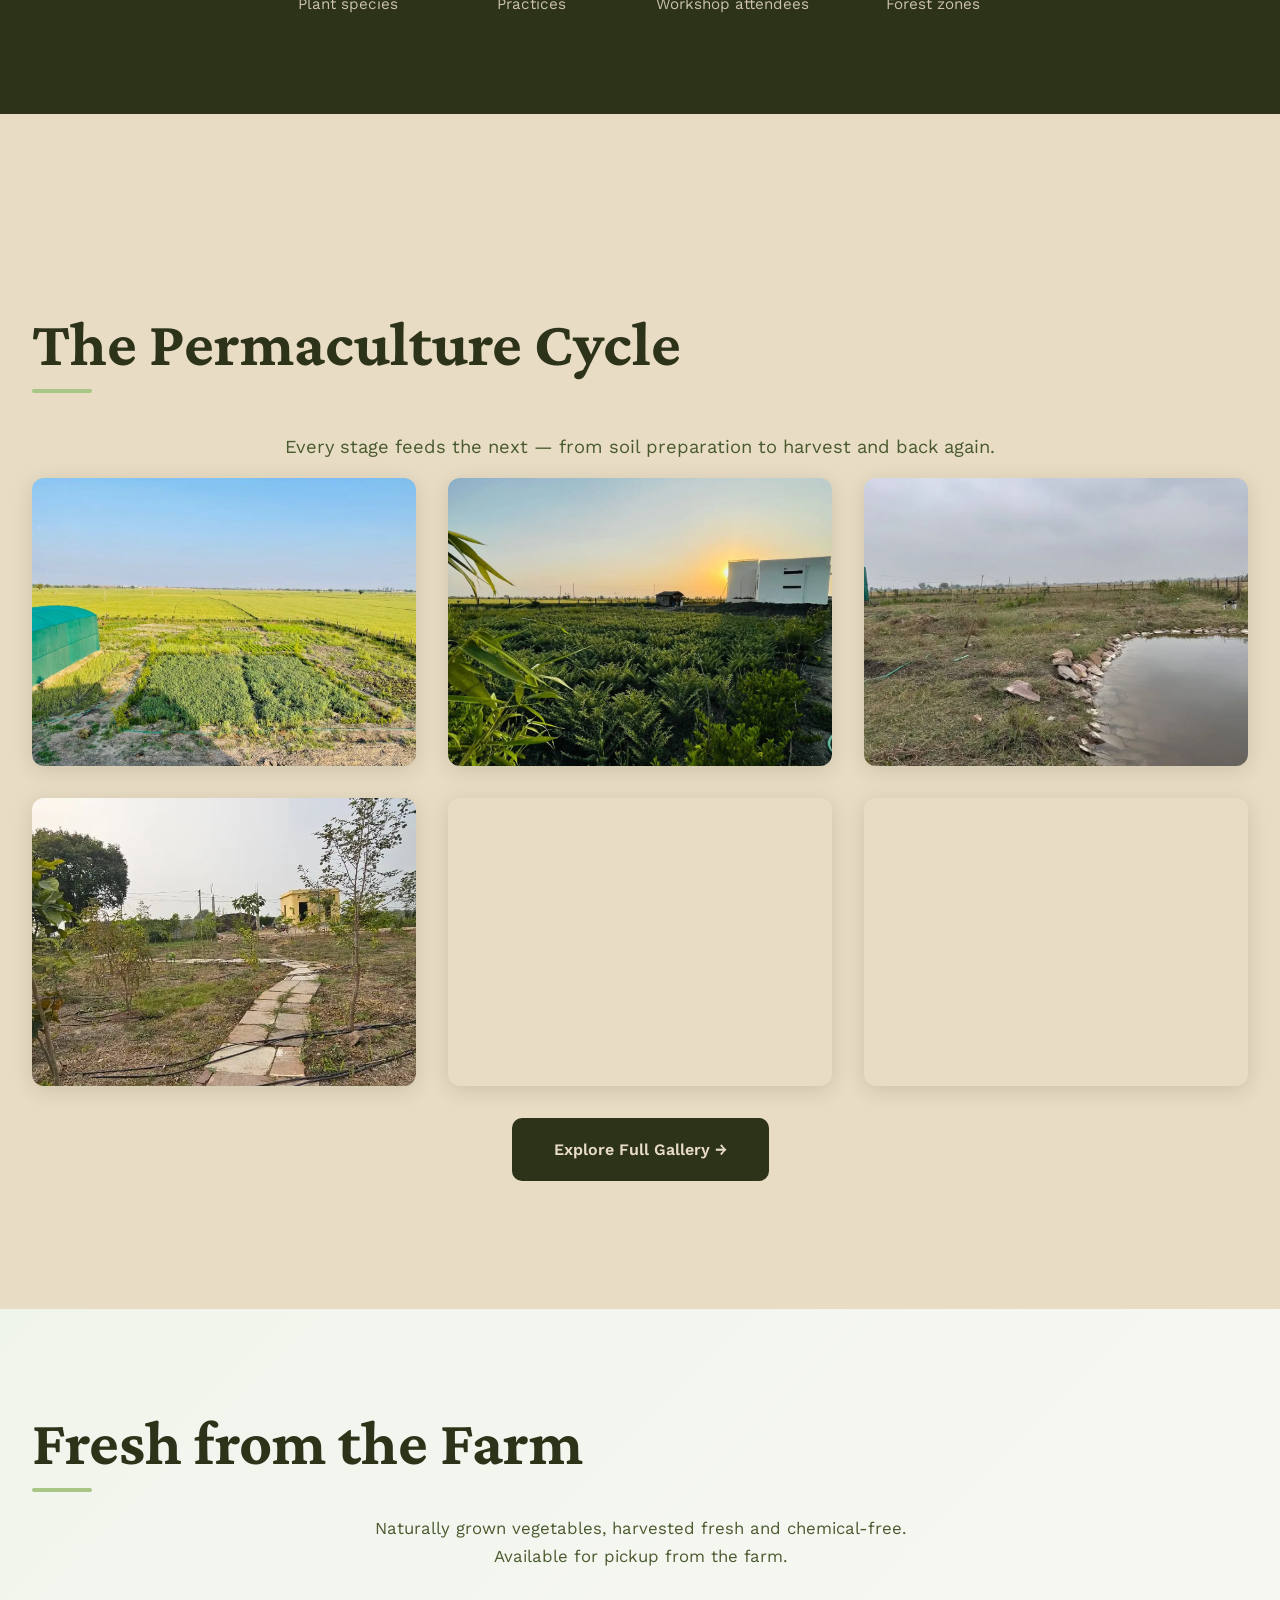
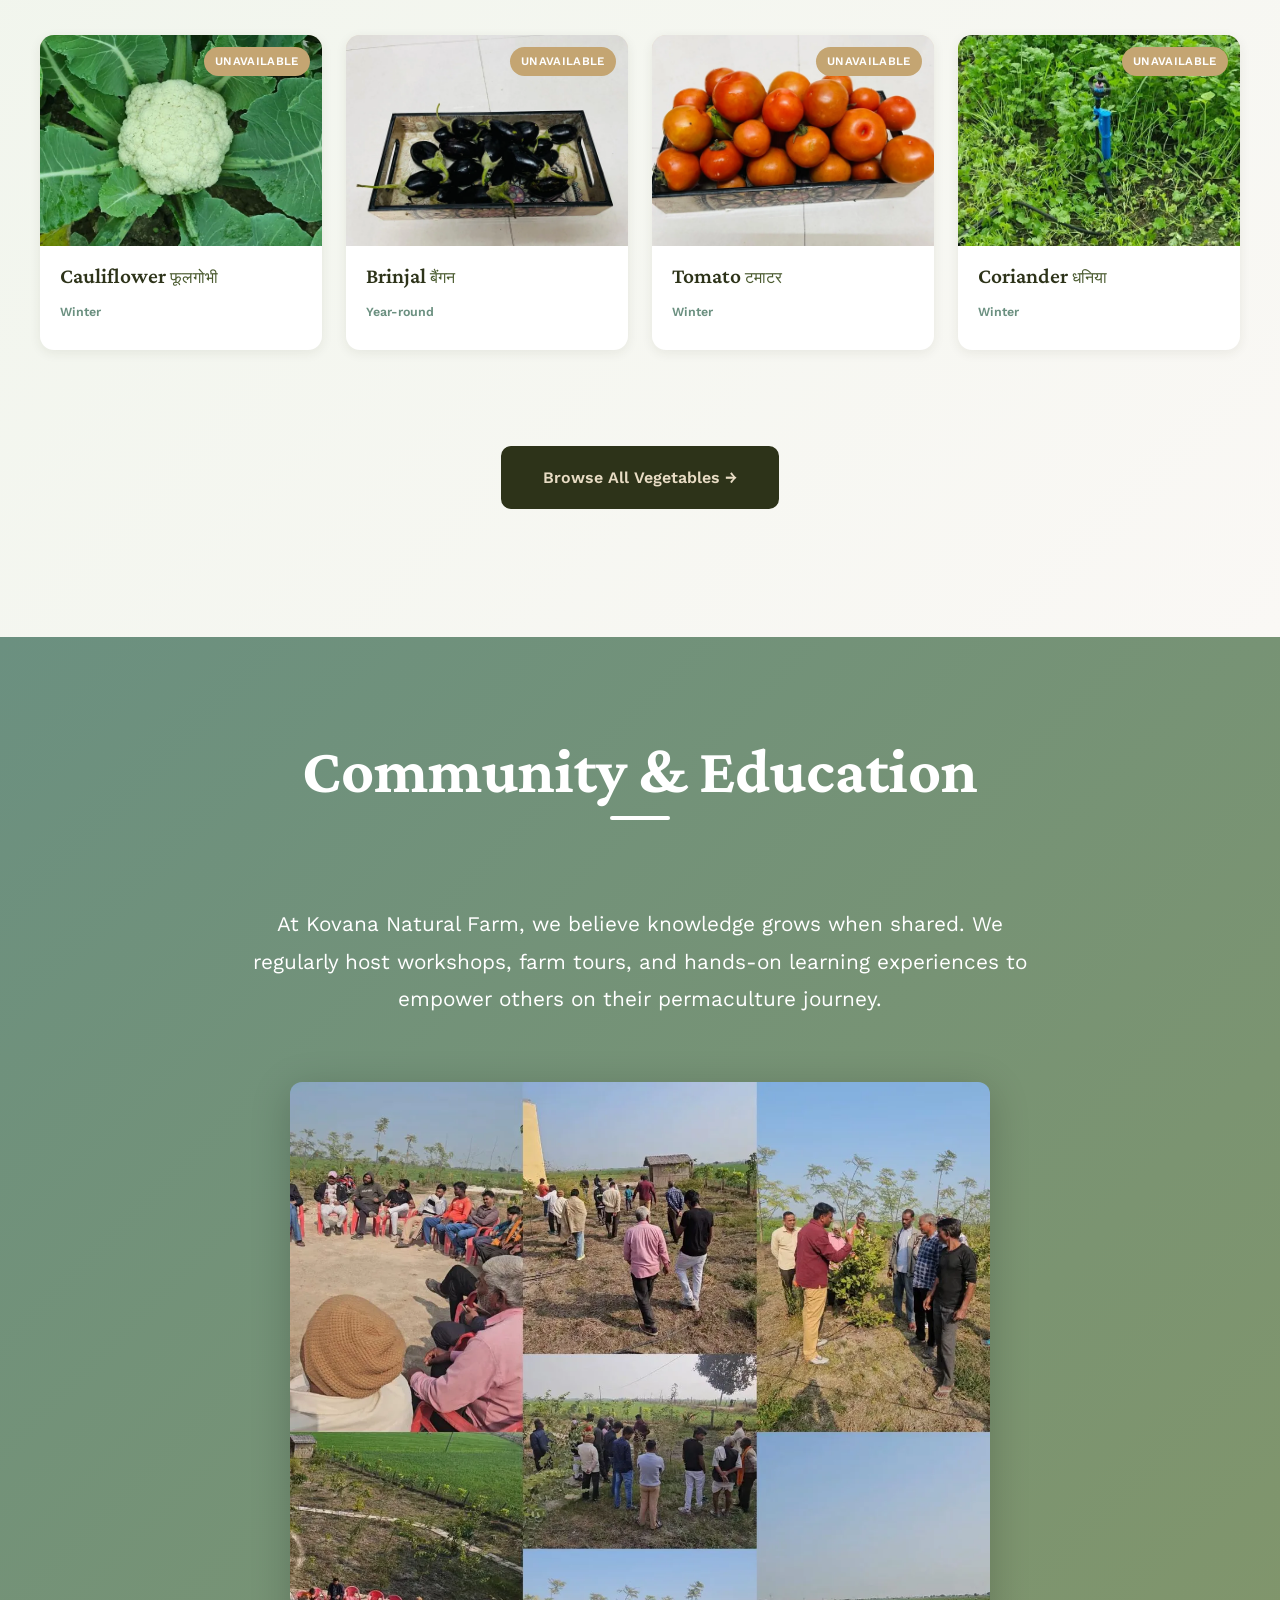
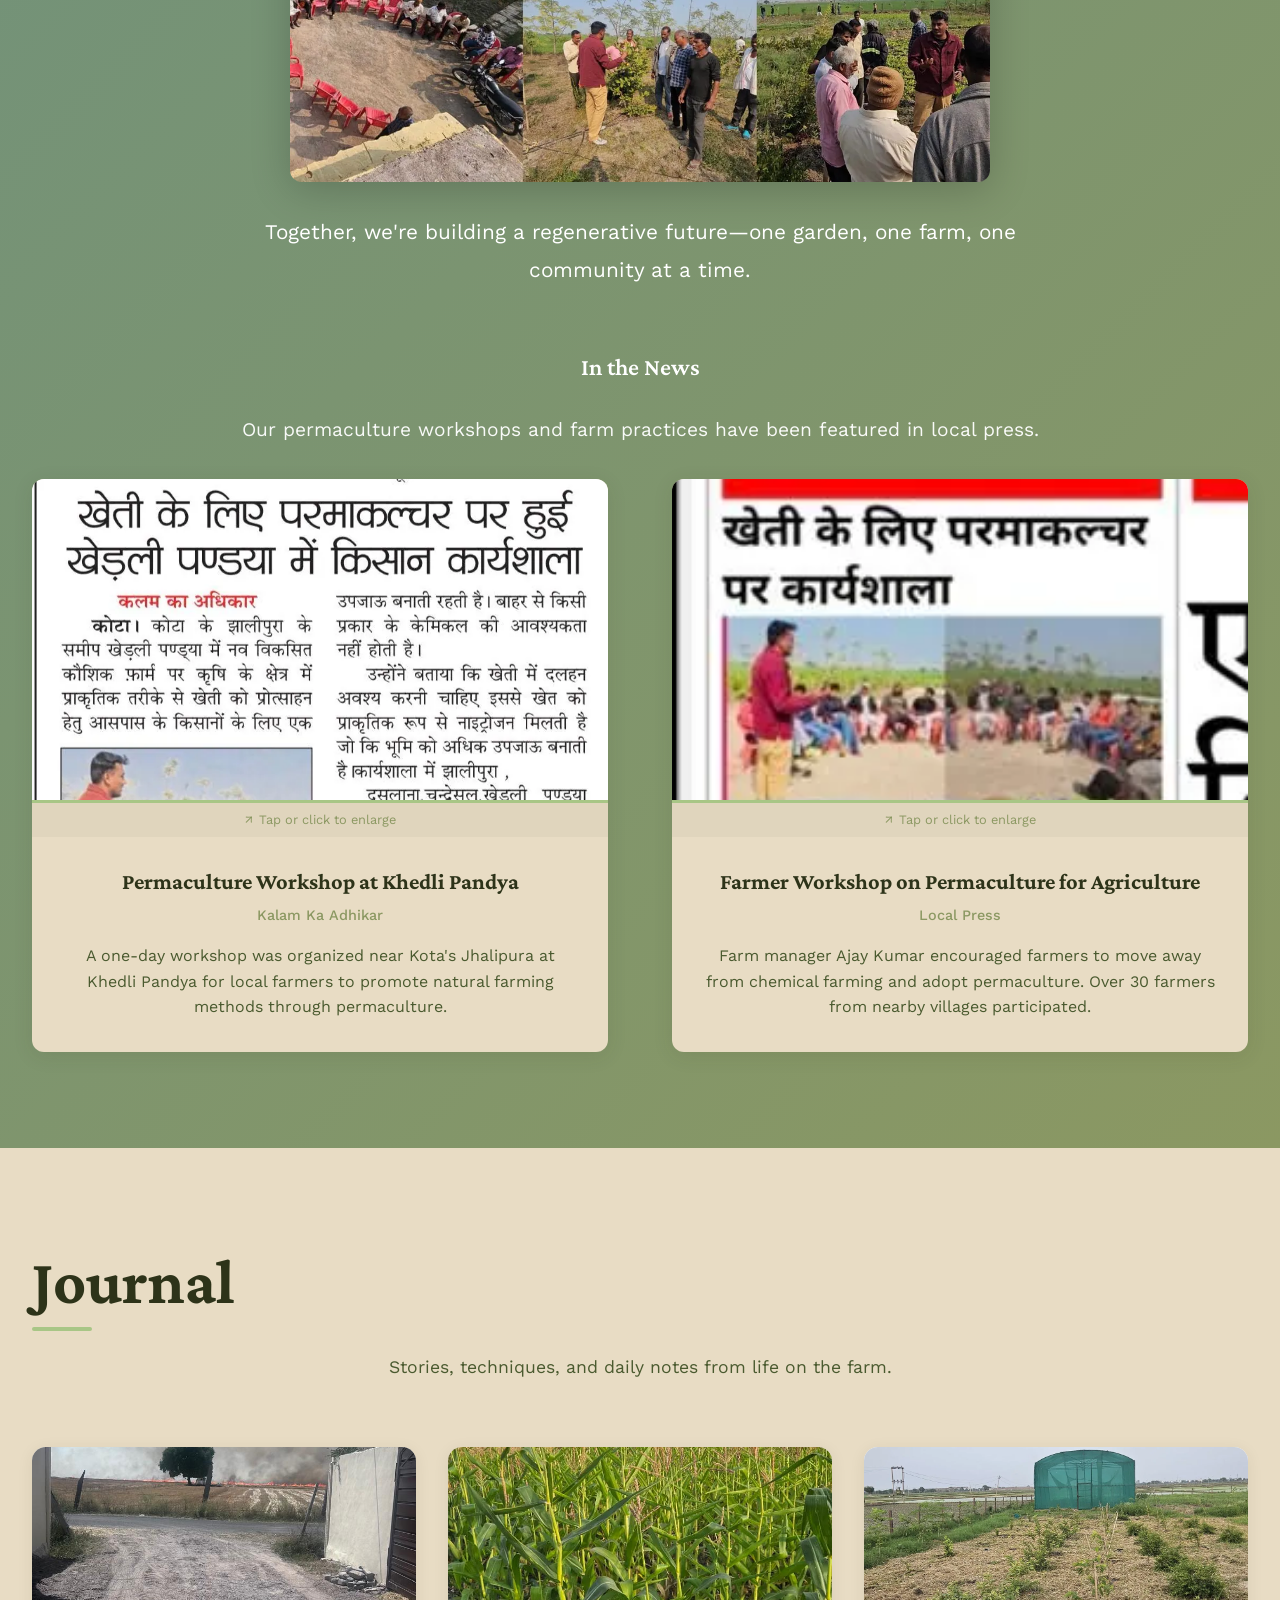
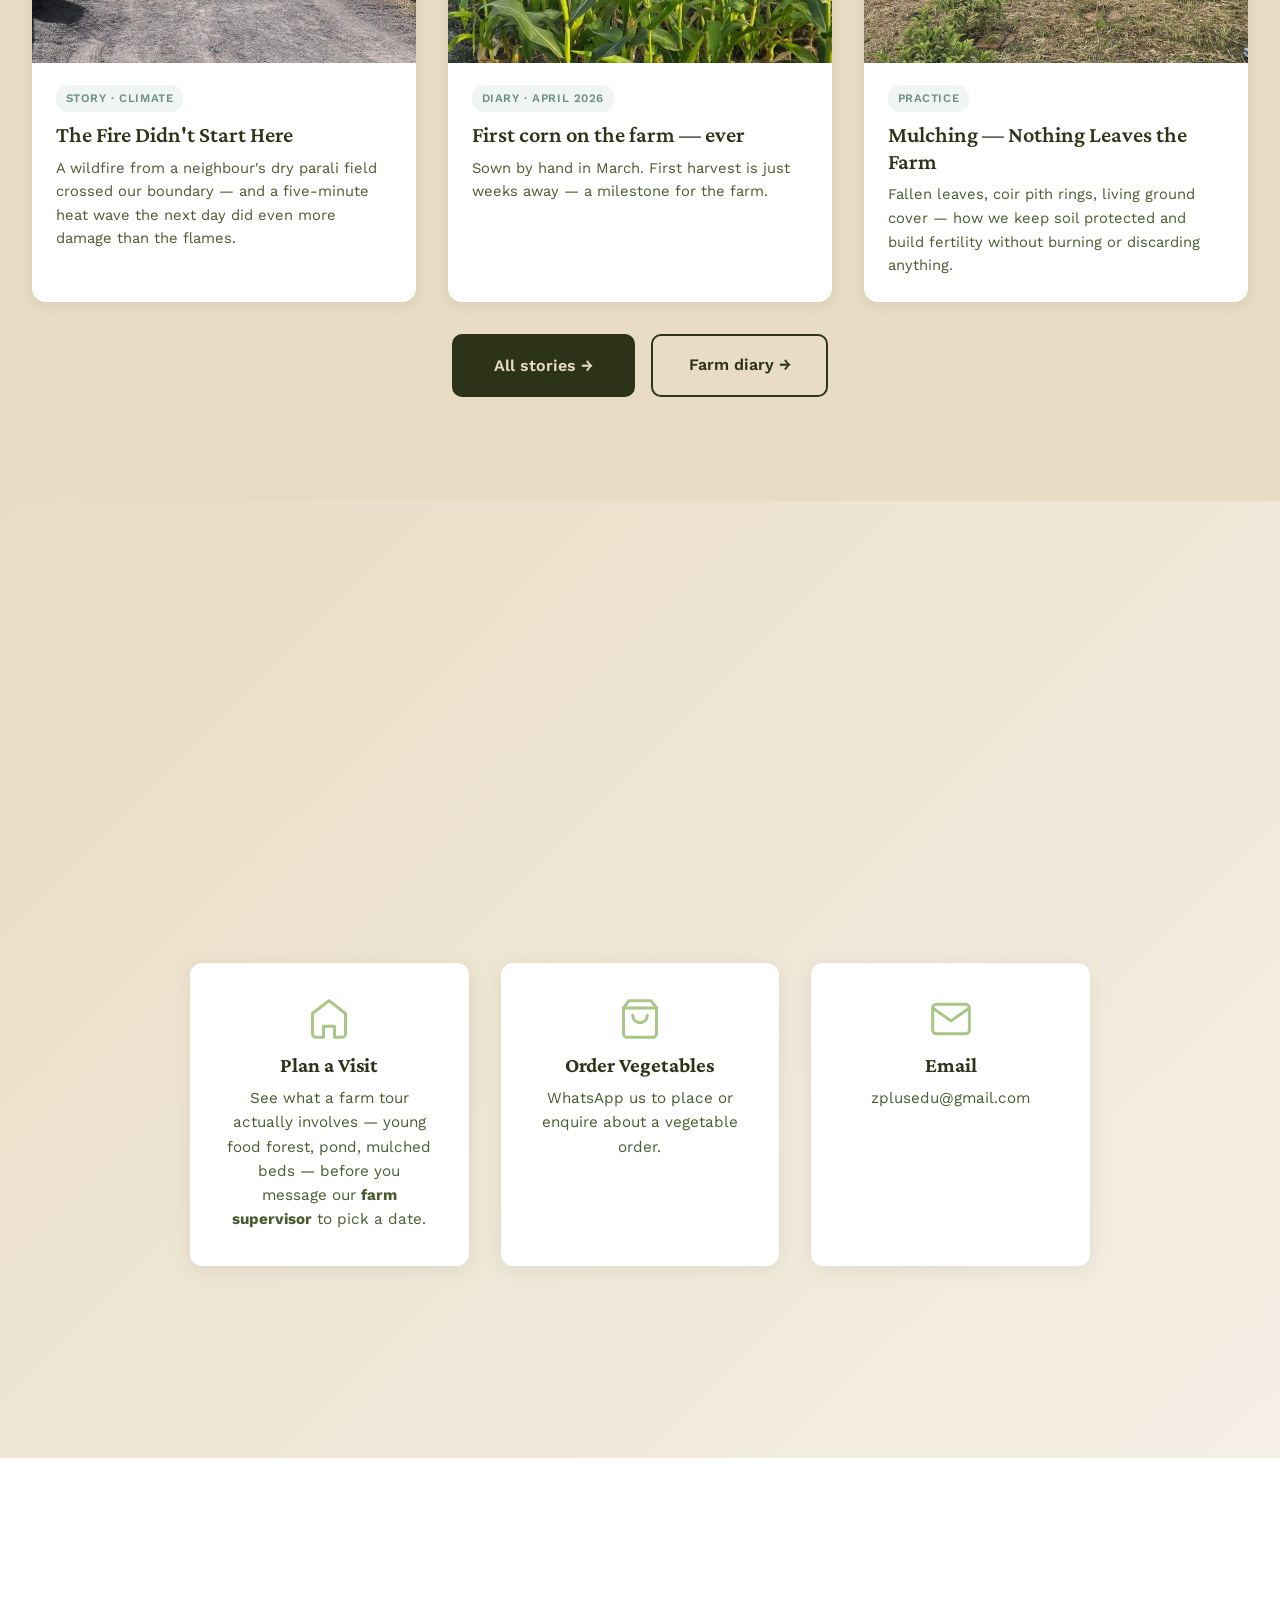
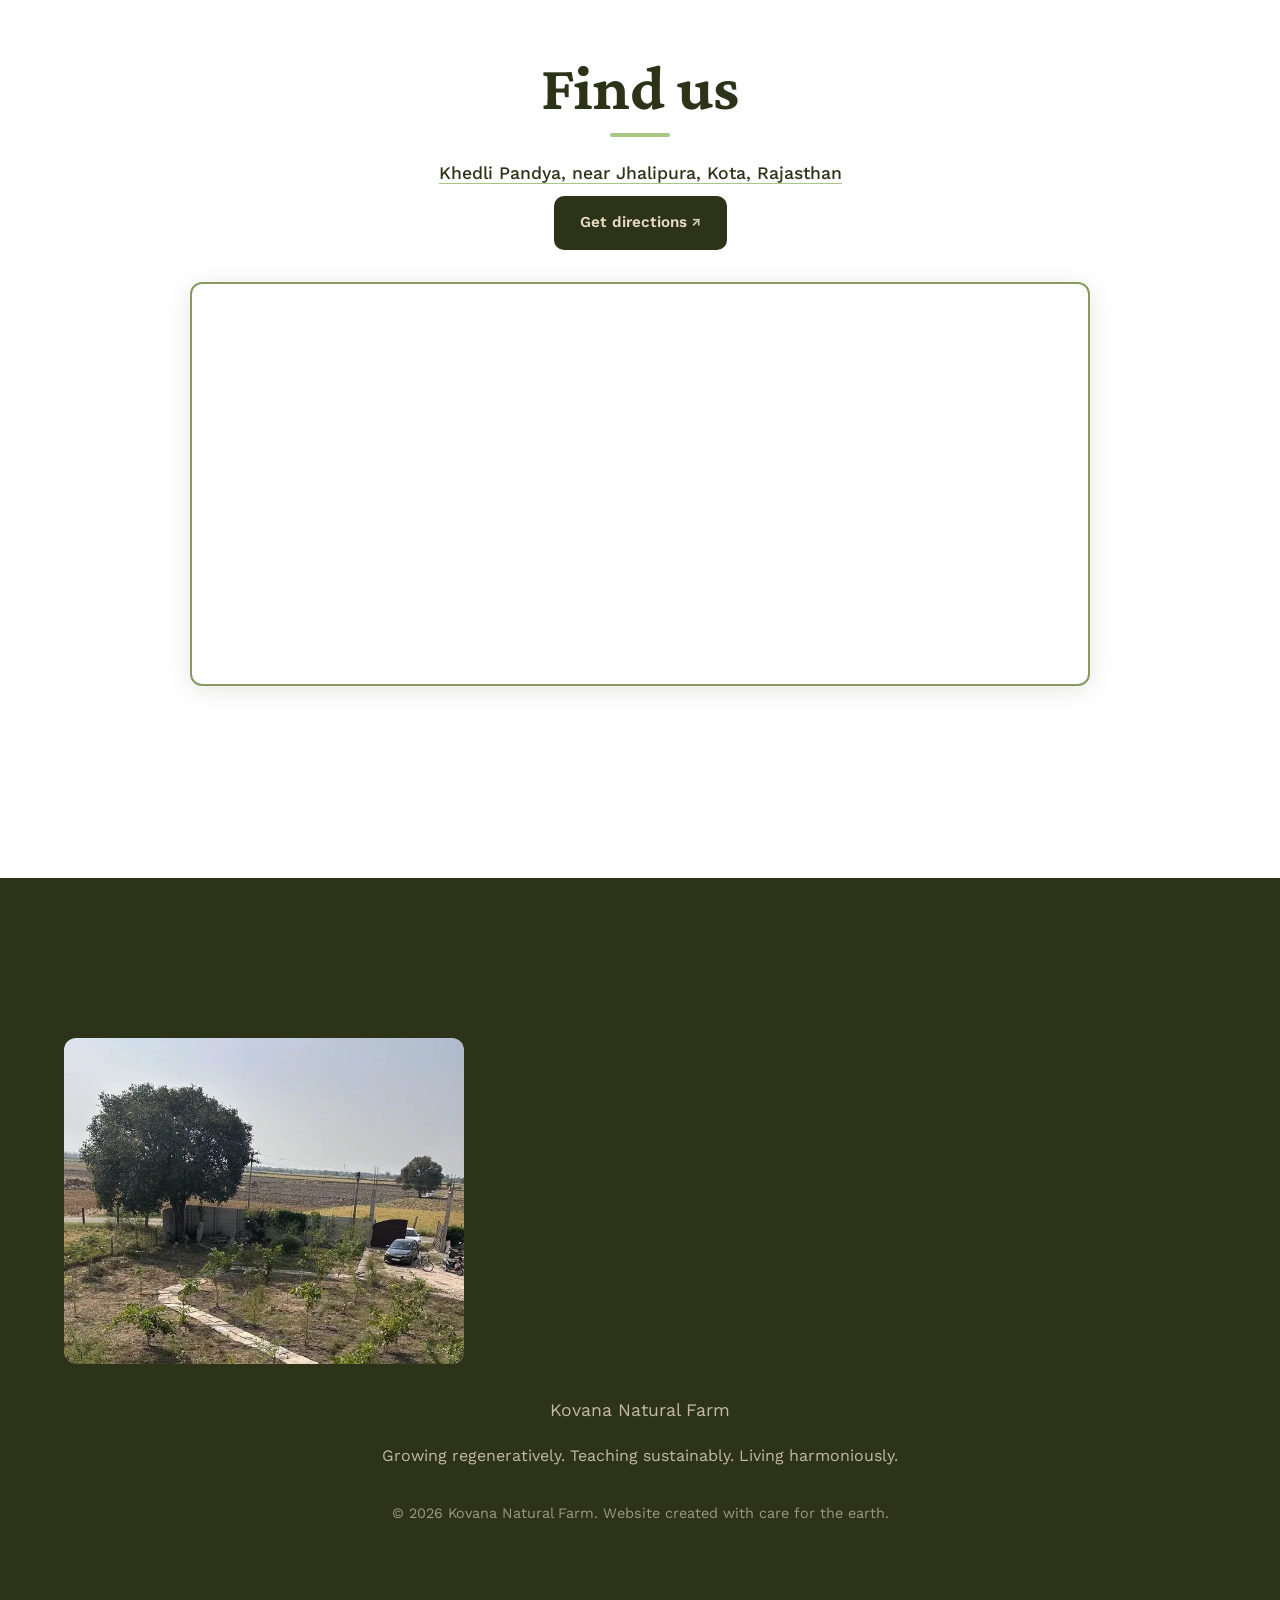
==== commit daf48912: "Link Google Business Profile across site - Swap index.html map from a coordinate pin to the verified" ====
--- a/index.html
+++ b/index.html
@@ -34,6 +34,7 @@
         "description": "Permaculture and regenerative agriculture farm offering workshops, tours, and hands-on learning near Kota, Rajasthan.",
         "url": "https://kotaearth.com",
         "image": "https://kotaearth.com/gallery/the-land/farm-sunset.jpeg",
+        "telephone": "+918340684878",
         "address": {
             "@type": "PostalAddress",
             "streetAddress": "Khedli Pandya, near Jhalipura",
@@ -46,7 +47,11 @@
             "latitude": 25.2010278,
             "longitude": 75.9503889
         },
-        "sameAs": []
+        "hasMap": "https://www.google.com/maps?cid=3736957930088521749",
+        "sameAs": [
+            "https://www.google.com/maps?cid=3736957930088521749",
+            "https://maps.app.goo.gl/VfBZdTDC6D15G3hH8"
+        ]
     }
     </script>
     <script src="js/vercel-analytics.js" defer></script>
@@ -99,7 +104,7 @@
                 Healthy land brings life back. As our soil heals and chemicals stay away, birds, insects and wild neighbours are choosing the farm as their home. Each one is a small sign that the ecosystem is alive.
             </p>
             <div class="living-land-grid fade-in">
-                <button type="button" class="living-land-card" onclick="openLightbox('gallery/living-land/lapwing-poster.jpg')" aria-label="Open full Red-wattled Lapwing information poster">
+                <button type="button" class="living-land-card" onclick="openLightbox('gallery/living-land/lapwing-poster.webp')" aria-label="Open full Red-wattled Lapwing information poster">
                     <span class="living-land-img-wrap">
                         <img src="gallery/living-land/lapwing-family.webp" alt="Red-wattled Lapwing with three chicks beside a young tree at Kovana Natural Farm" loading="lazy" style="object-position: center 70%;">
                     </span>
@@ -109,7 +114,7 @@
                         <span class="living-land-cue">↗ Tap to read full guide</span>
                     </span>
                 </button>
-                <button type="button" class="living-land-card" onclick="openLightbox('gallery/living-land/tailorbird-poster.jpg')" aria-label="Open full Common Tailorbird information poster">
+                <button type="button" class="living-land-card" onclick="openLightbox('gallery/living-land/tailorbird-poster.webp')" aria-label="Open full Common Tailorbird information poster">
                     <span class="living-land-img-wrap">
                         <img src="gallery/living-land/tailorbird-nest.webp" alt="Common Tailorbird nest stitched inside a curled leaf, with chicks visible inside" loading="lazy" style="object-position: center 40%;">
                     </span>
@@ -119,7 +124,7 @@
                         <span class="living-land-cue">↗ Tap to read full guide</span>
                     </span>
                 </button>
-                <button type="button" class="living-land-card" onclick="openLightbox('gallery/living-land/collared-dove-poster.jpg')" aria-label="Open full Eurasian Collared Dove information poster">
+                <button type="button" class="living-land-card" onclick="openLightbox('gallery/living-land/collared-dove-poster.webp')" aria-label="Open full Eurasian Collared Dove information poster">
                     <span class="living-land-img-wrap">
                         <img src="gallery/living-land/collared-dove.webp" alt="Eurasian Collared Dove perched in a tree at Kovana Natural Farm" loading="lazy" style="object-position: center 65%;">
                     </span>
@@ -129,7 +134,7 @@
                         <span class="living-land-cue">↗ Tap to read full guide</span>
                     </span>
                 </button>
-                <button type="button" class="living-land-card" onclick="openLightbox('gallery/living-land/house-sparrow-poster.png')" aria-label="Open full House Sparrow information poster">
+                <button type="button" class="living-land-card" onclick="openLightbox('gallery/living-land/house-sparrow-poster.webp')" aria-label="Open full House Sparrow information poster">
                     <span class="living-land-img-wrap">
                         <img src="gallery/living-land/house-sparrow.jpeg" alt="House Sparrow foraging near irrigation pipes at Kovana Natural Farm" loading="lazy" style="object-position: center 60%;">
                     </span>
@@ -139,7 +144,7 @@
                         <span class="living-land-cue">↗ Tap to read full guide</span>
                     </span>
                 </button>
-                <button type="button" class="living-land-card" onclick="openLightbox('gallery/living-land/cattle-egret-poster.png')" aria-label="Open full Cattle Egret information poster">
+                <button type="button" class="living-land-card" onclick="openLightbox('gallery/living-land/cattle-egret-poster.webp')" aria-label="Open full Cattle Egret information poster">
                     <span class="living-land-img-wrap">
                         <img src="gallery/living-land/cattle-egret.jpeg" alt="Cattle Egret in breeding plumage standing near drip irrigation lines at Kovana Natural Farm" loading="lazy" style="object-position: center 40%;">
                     </span>
@@ -385,7 +390,7 @@
                     <h3>Plan a Visit</h3>
                     <p>See what a farm tour actually involves — young food forest, pond, mulched beds — before you message our <strong>farm supervisor</strong> to pick a date.</p>
                 </a>
-                <a href="https://wa.me/919460813090?text=Hi%2C%20I%27d%20like%20to%20order%20vegetables%20from%20Kota%20Natural%20Farm." target="_blank" rel="noopener noreferrer" class="contact-card fade-in">
+                <a href="https://wa.me/919460813090?text=Hi%2C%20I%27d%20like%20to%20order%20vegetables%20from%20Kovana%20Natural%20Farm." target="_blank" rel="noopener noreferrer" class="contact-card fade-in">
                     <span class="contact-icon" aria-hidden="true">
                         <svg viewBox="0 0 24 24"><path d="M6 2L3 6v14a2 2 0 0 0 2 2h14a2 2 0 0 0 2-2V6l-3-4z"/><line x1="3" y1="6" x2="21" y2="6"/><path d="M16 10a4 4 0 0 1-8 0"/></svg>
                     </span>
@@ -407,15 +412,18 @@
     <section id="location" class="map-section">
         <div class="section">
             <h2 class="section-title fade-in">Find us</h2>
-            <p class="map-address fade-in"><a href="https://maps.app.goo.gl/VbrhkNnKgP2FETWr9" target="_blank" rel="noopener noreferrer">Khedli Pandya, near Jhalipura, Kota, Rajasthan</a></p>
-            <p class="map-directions fade-in"><a href="https://maps.app.goo.gl/VbrhkNnKgP2FETWr9" target="_blank" rel="noopener noreferrer" class="cta-button cta-button-external">Get directions</a></p>
+            <p class="map-address fade-in"><a href="https://maps.app.goo.gl/VfBZdTDC6D15G3hH8" target="_blank" rel="noopener noreferrer">Khedli Pandya, near Jhalipura, Kota, Rajasthan</a></p>
+            <p class="map-directions fade-in"><a href="https://maps.app.goo.gl/VfBZdTDC6D15G3hH8" target="_blank" rel="noopener noreferrer" class="cta-button cta-button-external">Get directions</a></p>
             <div class="map-wrapper fade-in">
+                <!-- Google Business Profile embed — shows the verified listing
+                     card (name, photos, reviews), not just a dropped pin.
+                     Sizing is handled by .map-wrapper iframe in css/styles.css. -->
                 <iframe
-                    src="https://www.google.com/maps/embed?pb=!1m17!1m12!1m3!1d6059.080898385982!2d75.94523117538195!3d25.2010177777085!2m3!1f0!2f0!3f0!3m2!1i1024!2i768!4f13.1!3m2!1m1!2zMjXCsDEyJzAzLjciTiA3NcKwNTcnMDEuNCJF!5e1!3m2!1sen!2sus!4v1776796072278!5m2!1sen!2sus"
+                    src="https://www.google.com/maps/embed?pb=!1m14!1m8!1m3!1d3610.0649608622084!2d75.9477139!3d25.2010317!3m2!1i1024!2i768!4f13.1!3m3!1m2!1s0x396f91007a87efed%3A0x33dc57702b816015!2sKovana%20Natural%20Farm!5e0!3m2!1sen!2sus!4v1786332717198!5m2!1sen!2sus"
                     allowfullscreen=""
                     loading="lazy"
-                    referrerpolicy="no-referrer-when-downgrade"
-                    title="Kovana Natural Farm location">
+                    referrerpolicy="strict-origin-when-cross-origin"
+                    title="Kovana Natural Farm location on Google Maps">
                 </iframe>
             </div>
         </div>
--- a/css/styles.css
+++ b/css/styles.css
@@ -57,7 +57,7 @@
     font-weight: 600;
     text-decoration: none;
     border-radius: 10px;
-    z-index: 10001;
+    z-index: 9998;
     transition: top 0.2s ease;
 }
 .skip-link:focus {
@@ -74,7 +74,7 @@
     width: 0%;
     height: 3px;
     background: var(--sprout);
-    z-index: 10001;
+    z-index: 9998;
     transform-origin: left;
     transition: width 0.08s ease-out;
 }
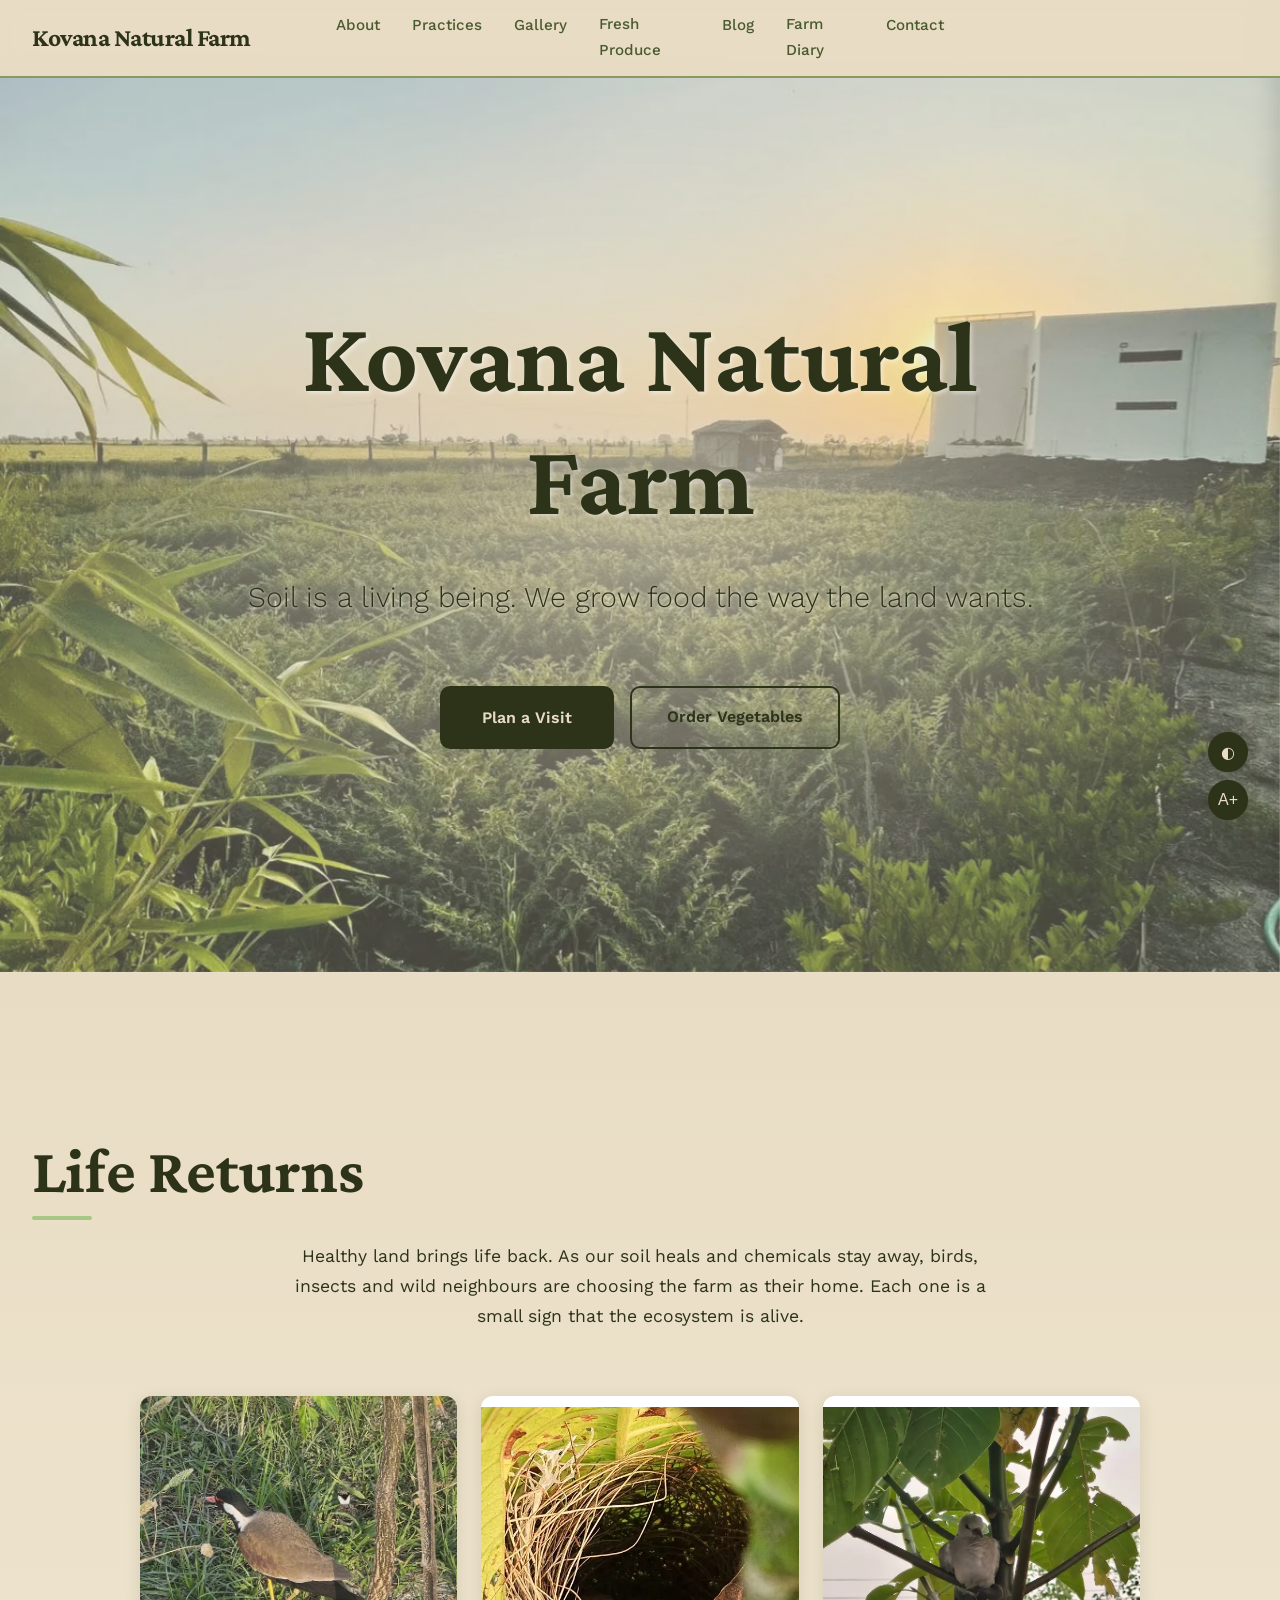
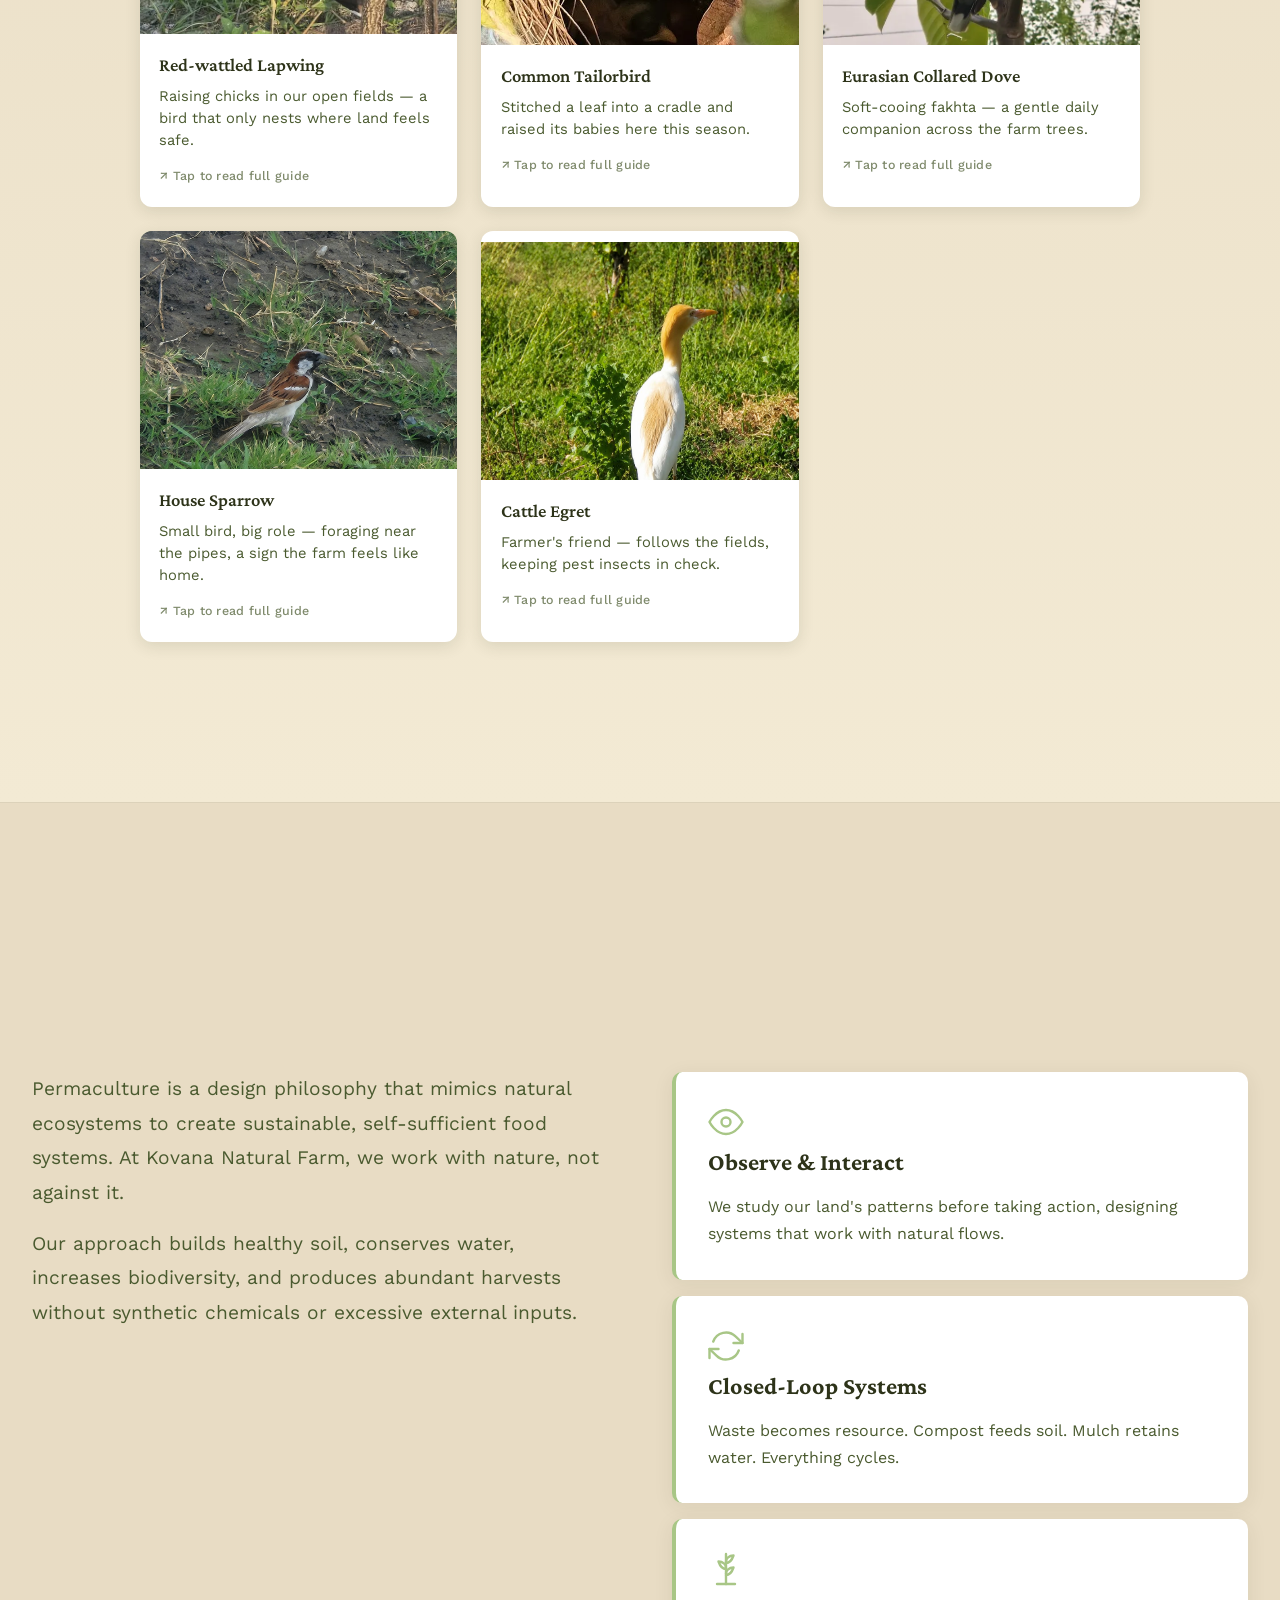
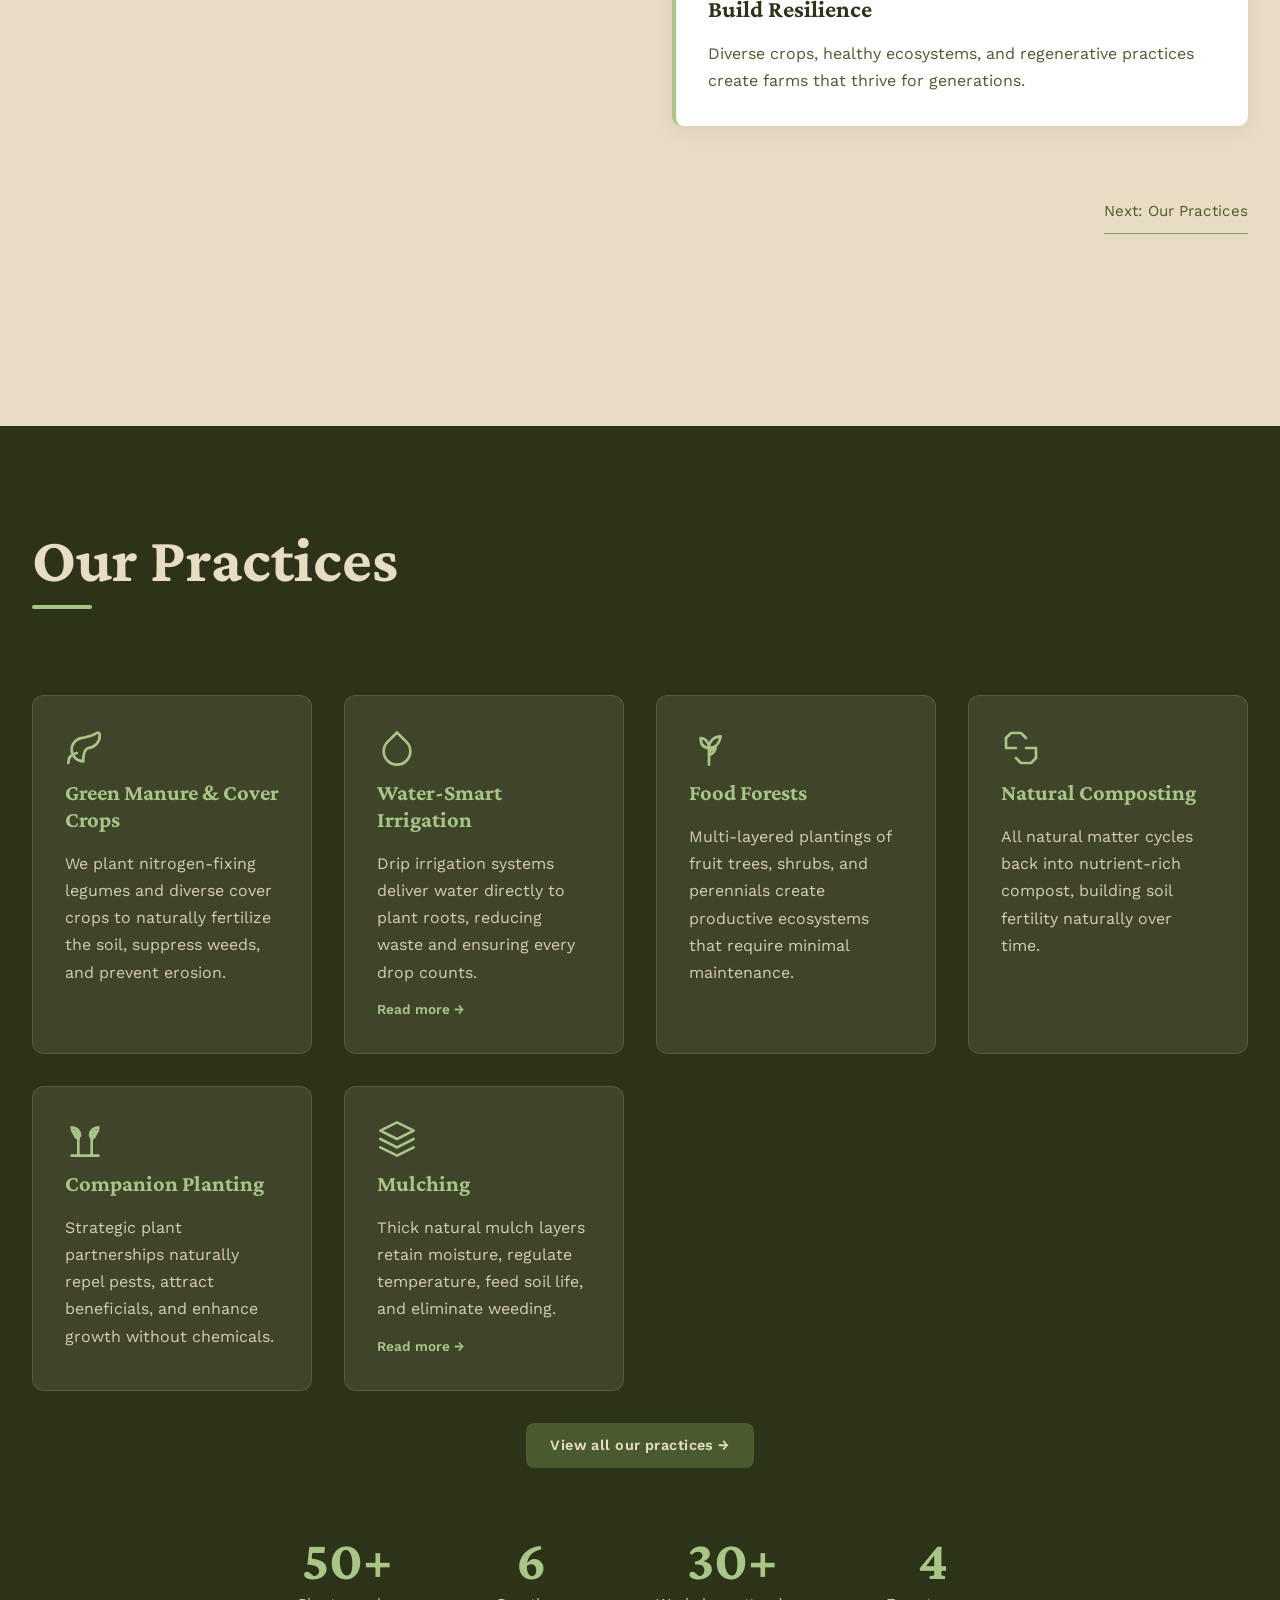
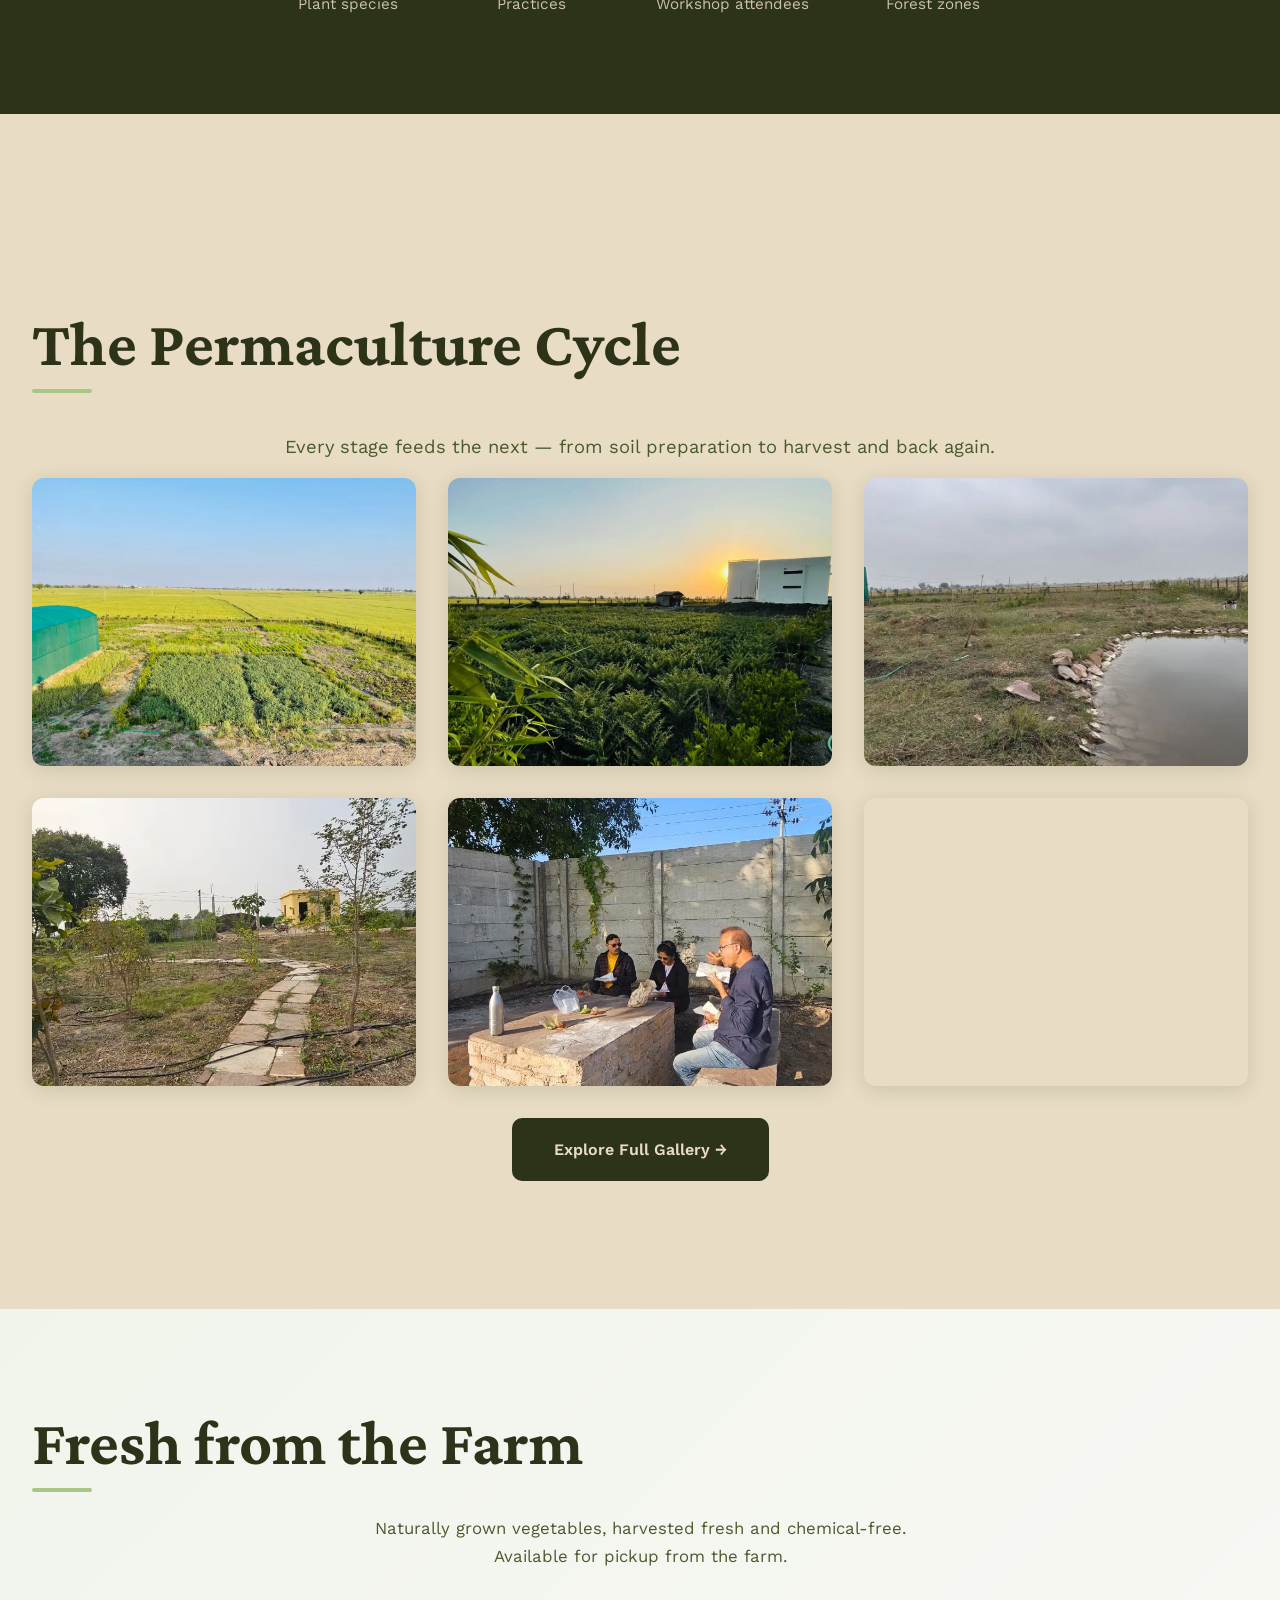
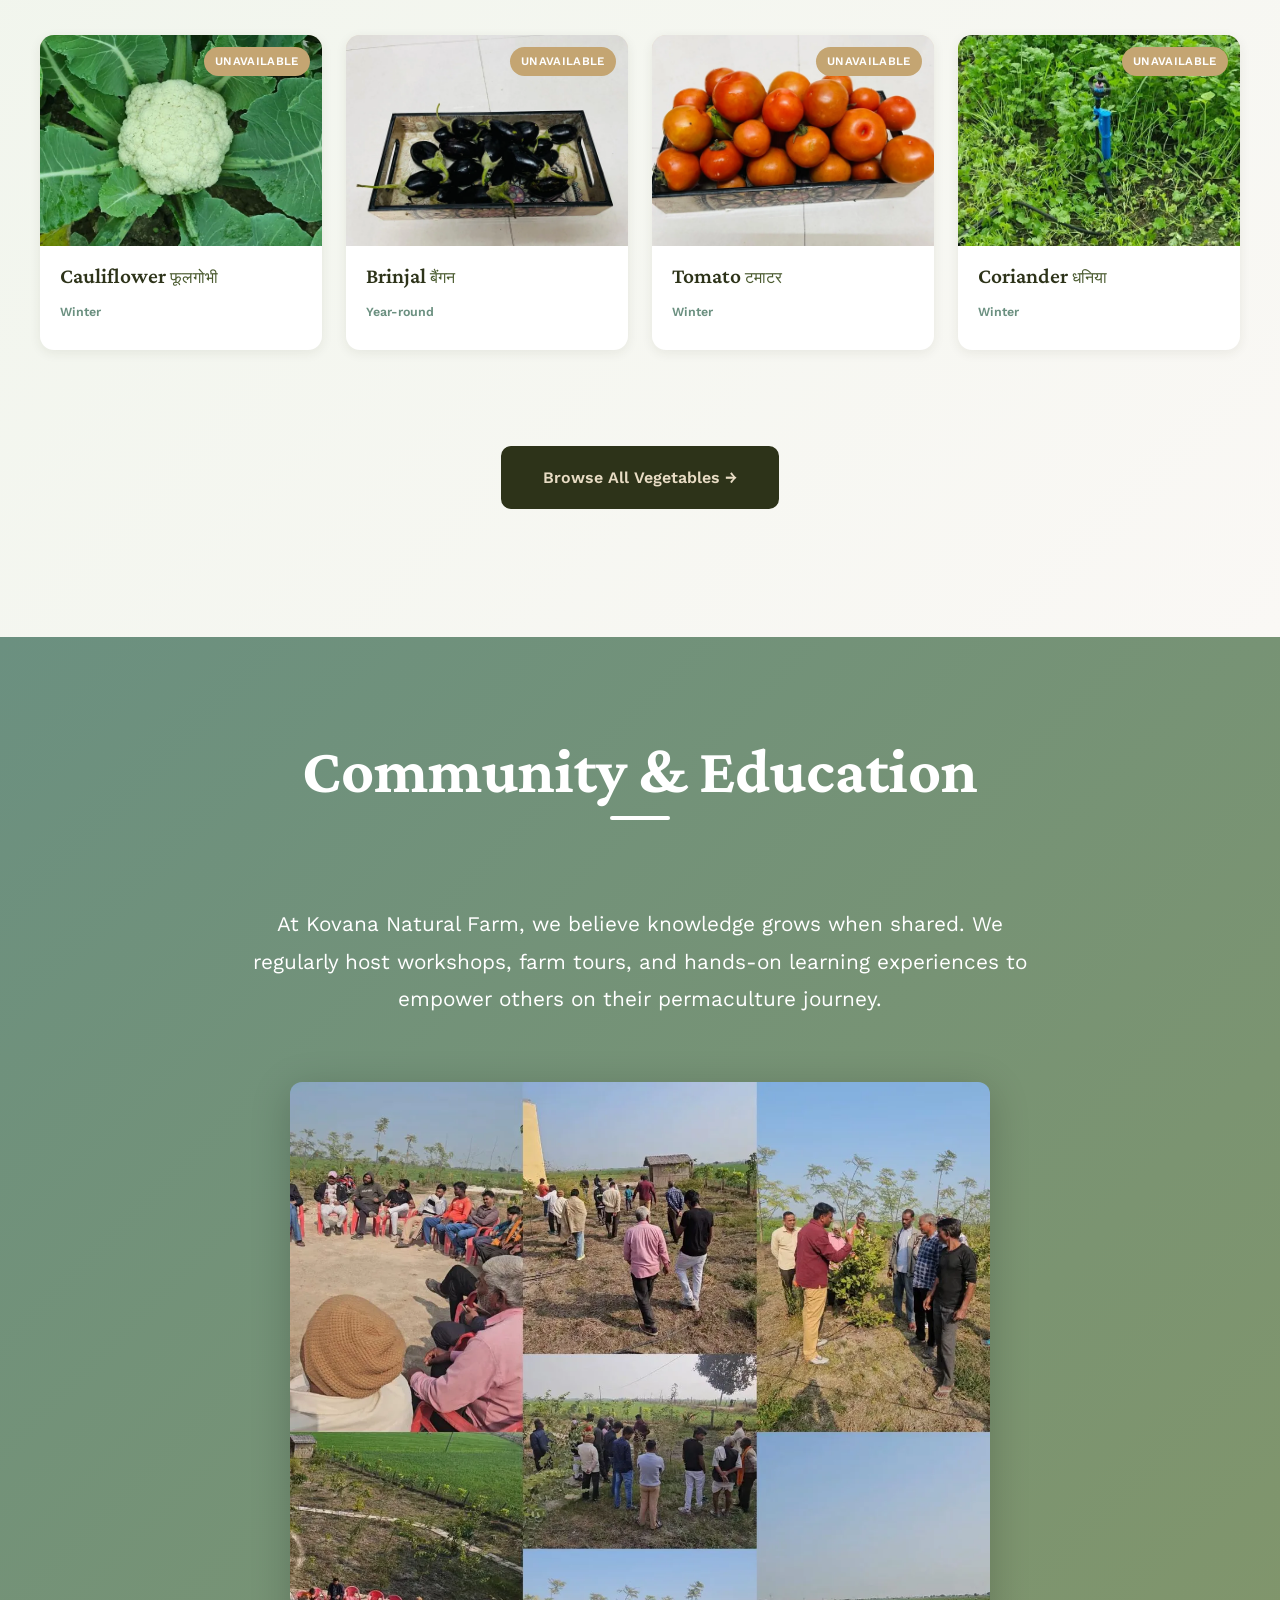
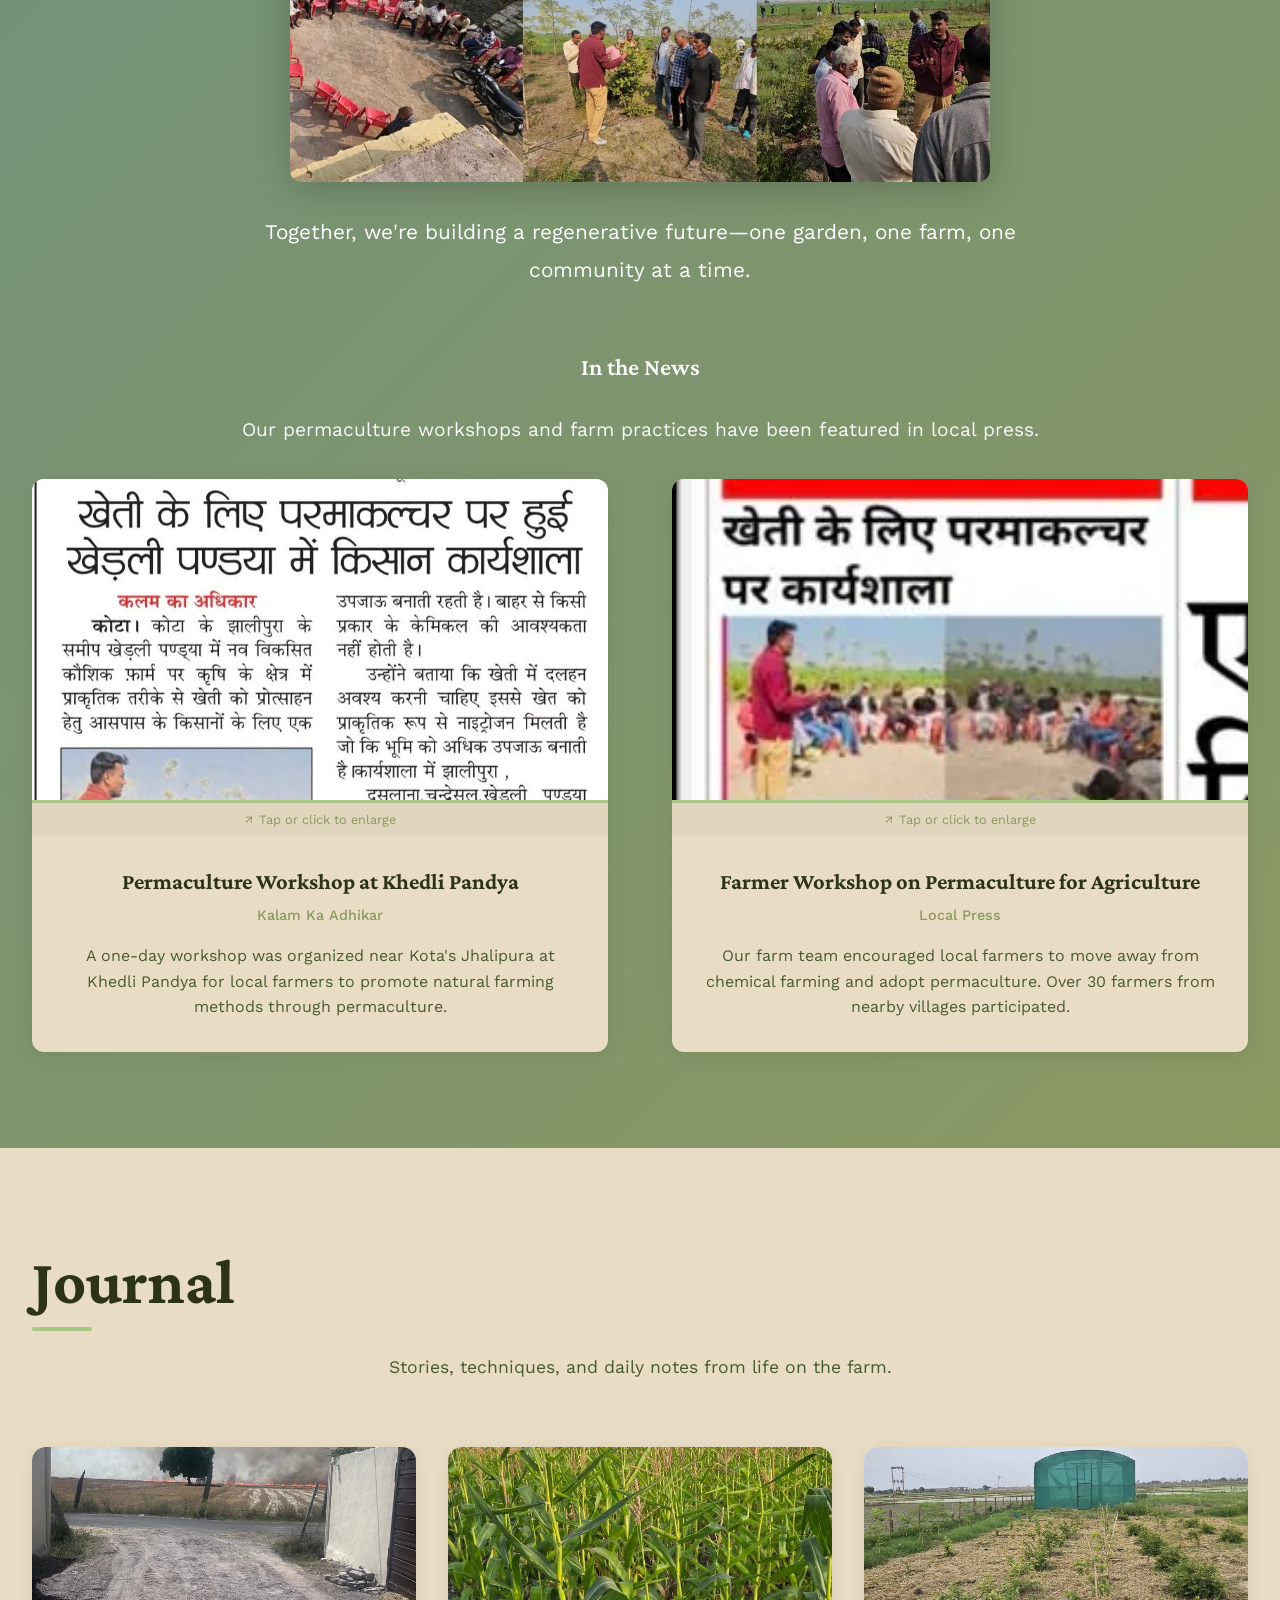
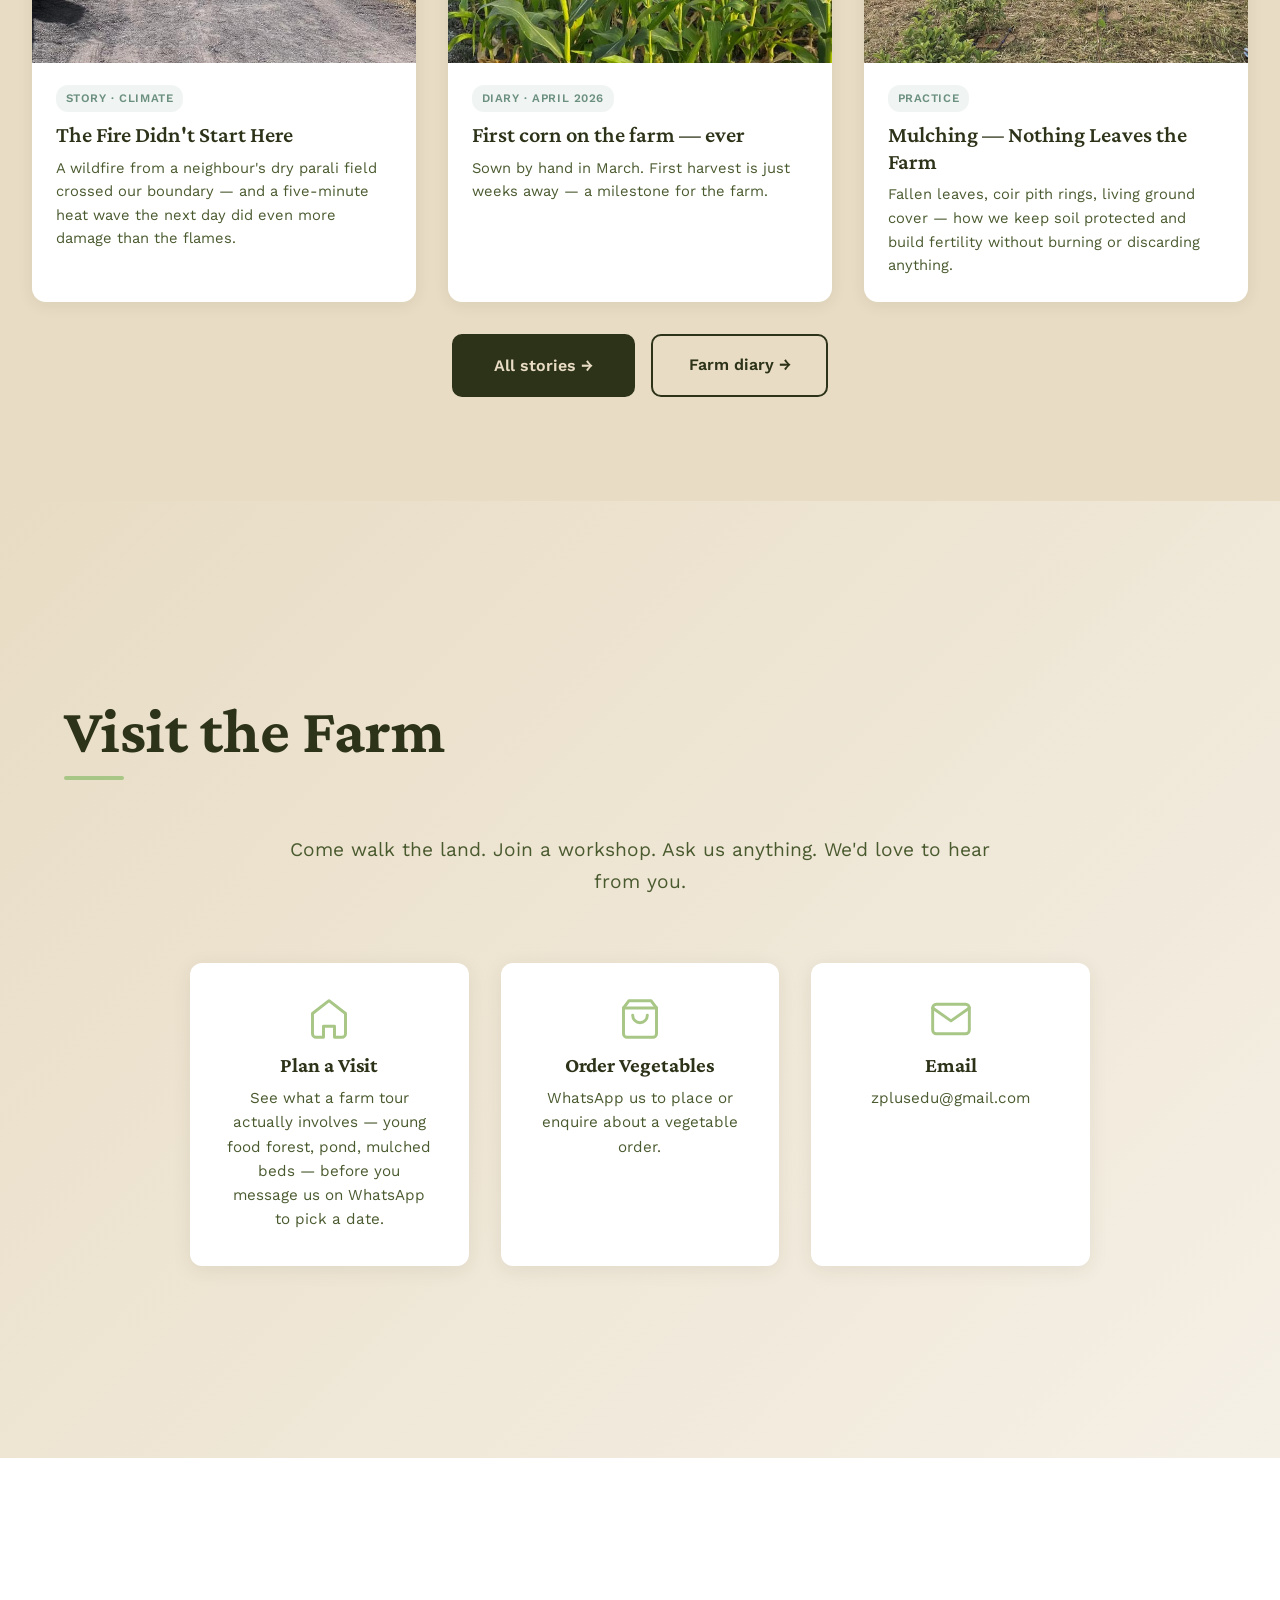
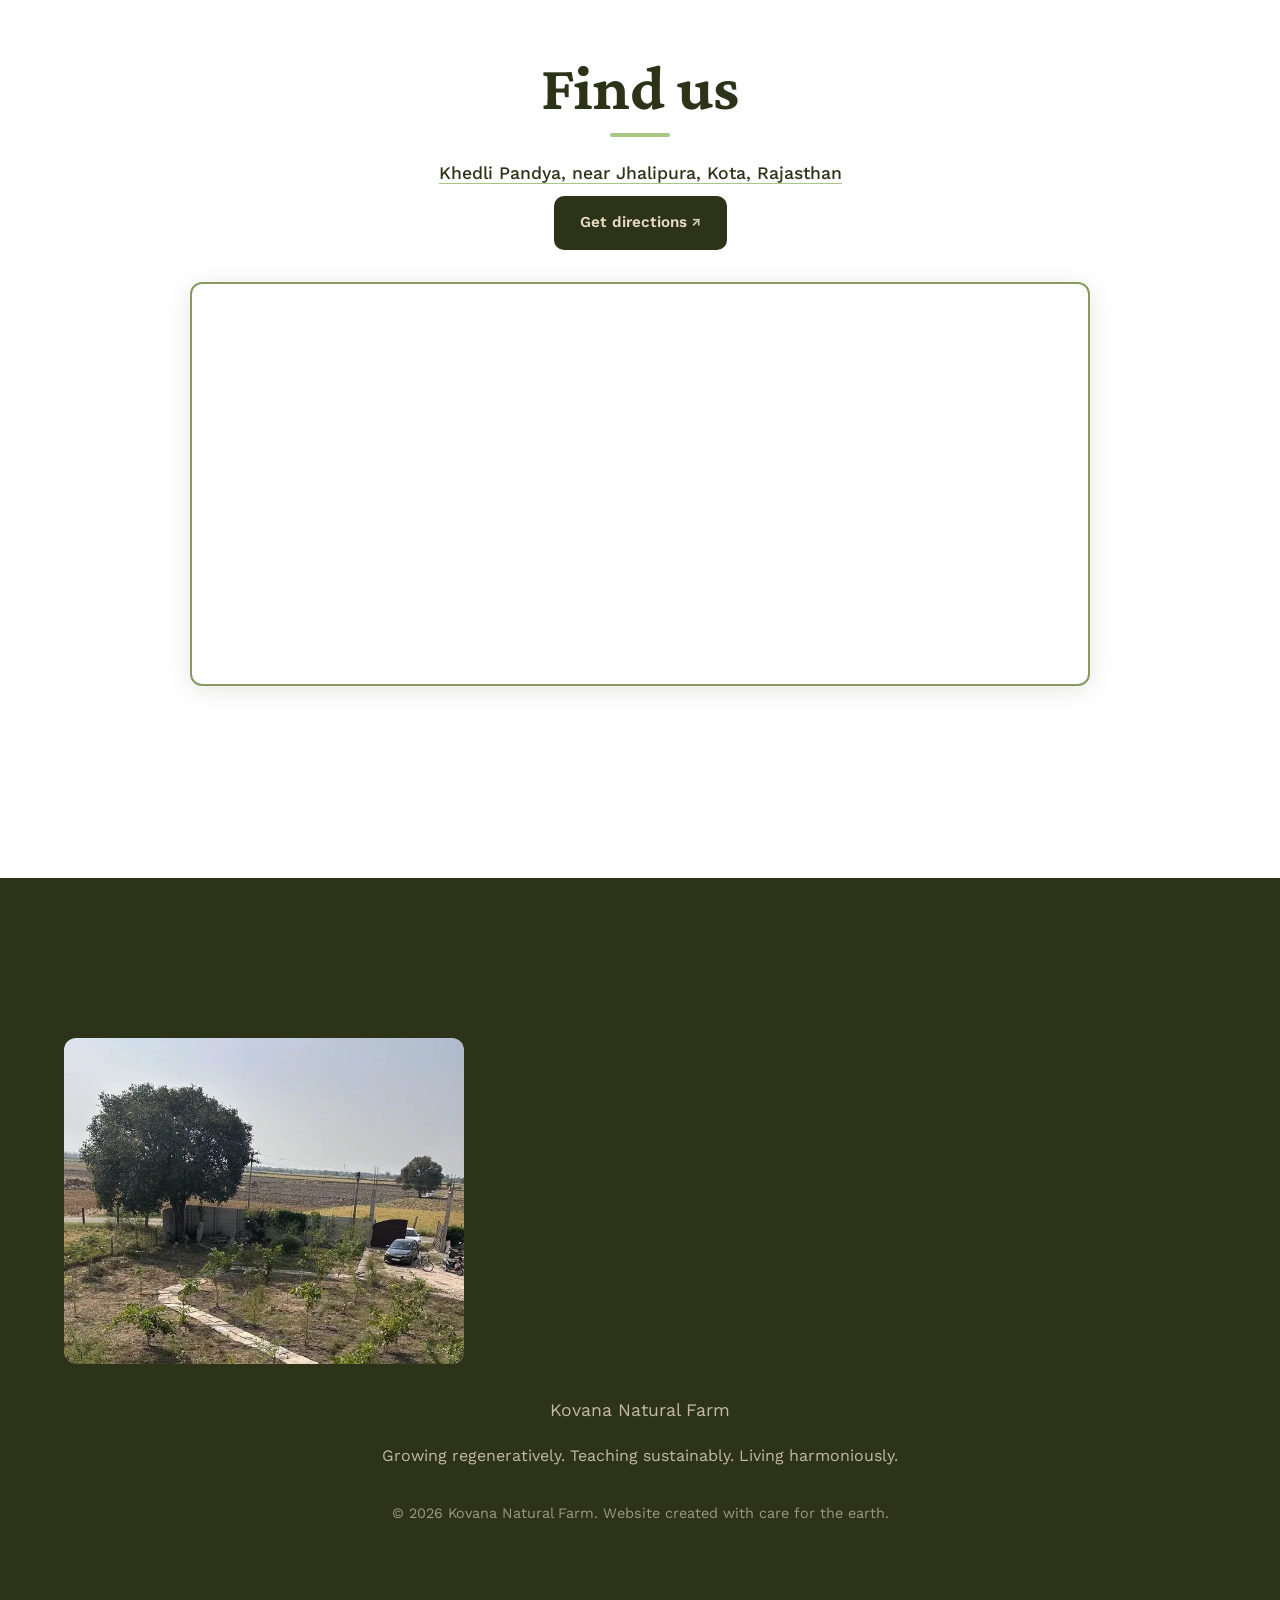
==== commit b878a76a: "Remove Ajay Kumar from site; switch contact to +91 93526 12939 Ajay is no longer with the farm. Drop" ====
--- a/index.html
+++ b/index.html
@@ -34,7 +34,7 @@
         "description": "Permaculture and regenerative agriculture farm offering workshops, tours, and hands-on learning near Kota, Rajasthan.",
         "url": "https://kotaearth.com",
         "image": "https://kotaearth.com/gallery/the-land/farm-sunset.jpeg",
-        "telephone": "+918340684878",
+        "telephone": "+919352612939",
         "address": {
             "@type": "PostalAddress",
             "streetAddress": "Khedli Pandya, near Jhalipura",
@@ -328,7 +328,7 @@
                     <div class="news-card-body">
                         <h3>Farmer Workshop on Permaculture for Agriculture</h3>
                         <p class="news-source">Local Press</p>
-                        <p>Farm manager Ajay Kumar encouraged farmers to move away from chemical farming and adopt permaculture. Over 30 farmers from nearby villages participated.</p>
+                        <p>Our farm team encouraged local farmers to move away from chemical farming and adopt permaculture. Over 30 farmers from nearby villages participated.</p>
                     </div>
                 </div>
             </div>
@@ -388,7 +388,7 @@
                         <svg viewBox="0 0 24 24"><path d="M3 9l9-7 9 7v11a2 2 0 0 1-2 2h-4v-6h-6v6H5a2 2 0 0 1-2-2V9z"/></svg>
                     </span>
                     <h3>Plan a Visit</h3>
-                    <p>See what a farm tour actually involves — young food forest, pond, mulched beds — before you message our <strong>farm supervisor</strong> to pick a date.</p>
+                    <p>See what a farm tour actually involves — young food forest, pond, mulched beds — before you message us on WhatsApp to pick a date.</p>
                 </a>
                 <a href="https://wa.me/919460813090?text=Hi%2C%20I%27d%20like%20to%20order%20vegetables%20from%20Kovana%20Natural%20Farm." target="_blank" rel="noopener noreferrer" class="contact-card fade-in">
                     <span class="contact-icon" aria-hidden="true">
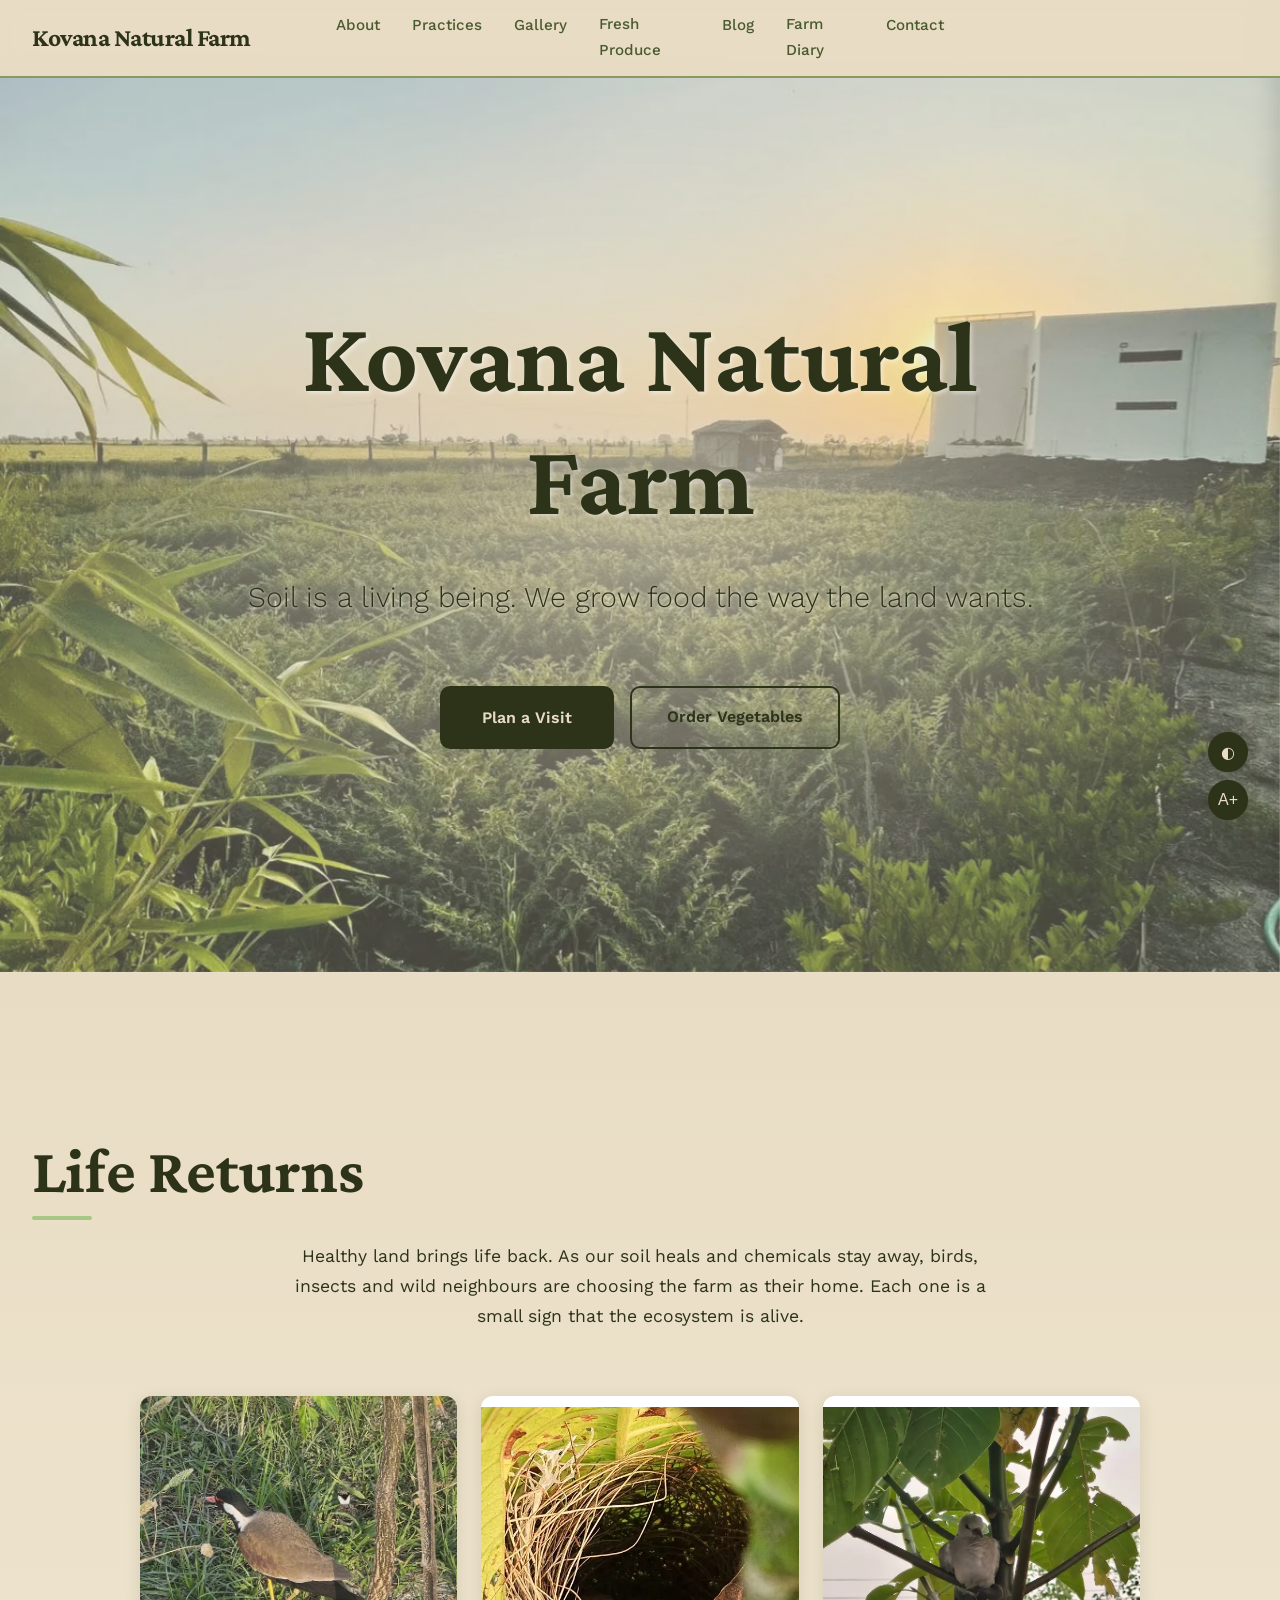
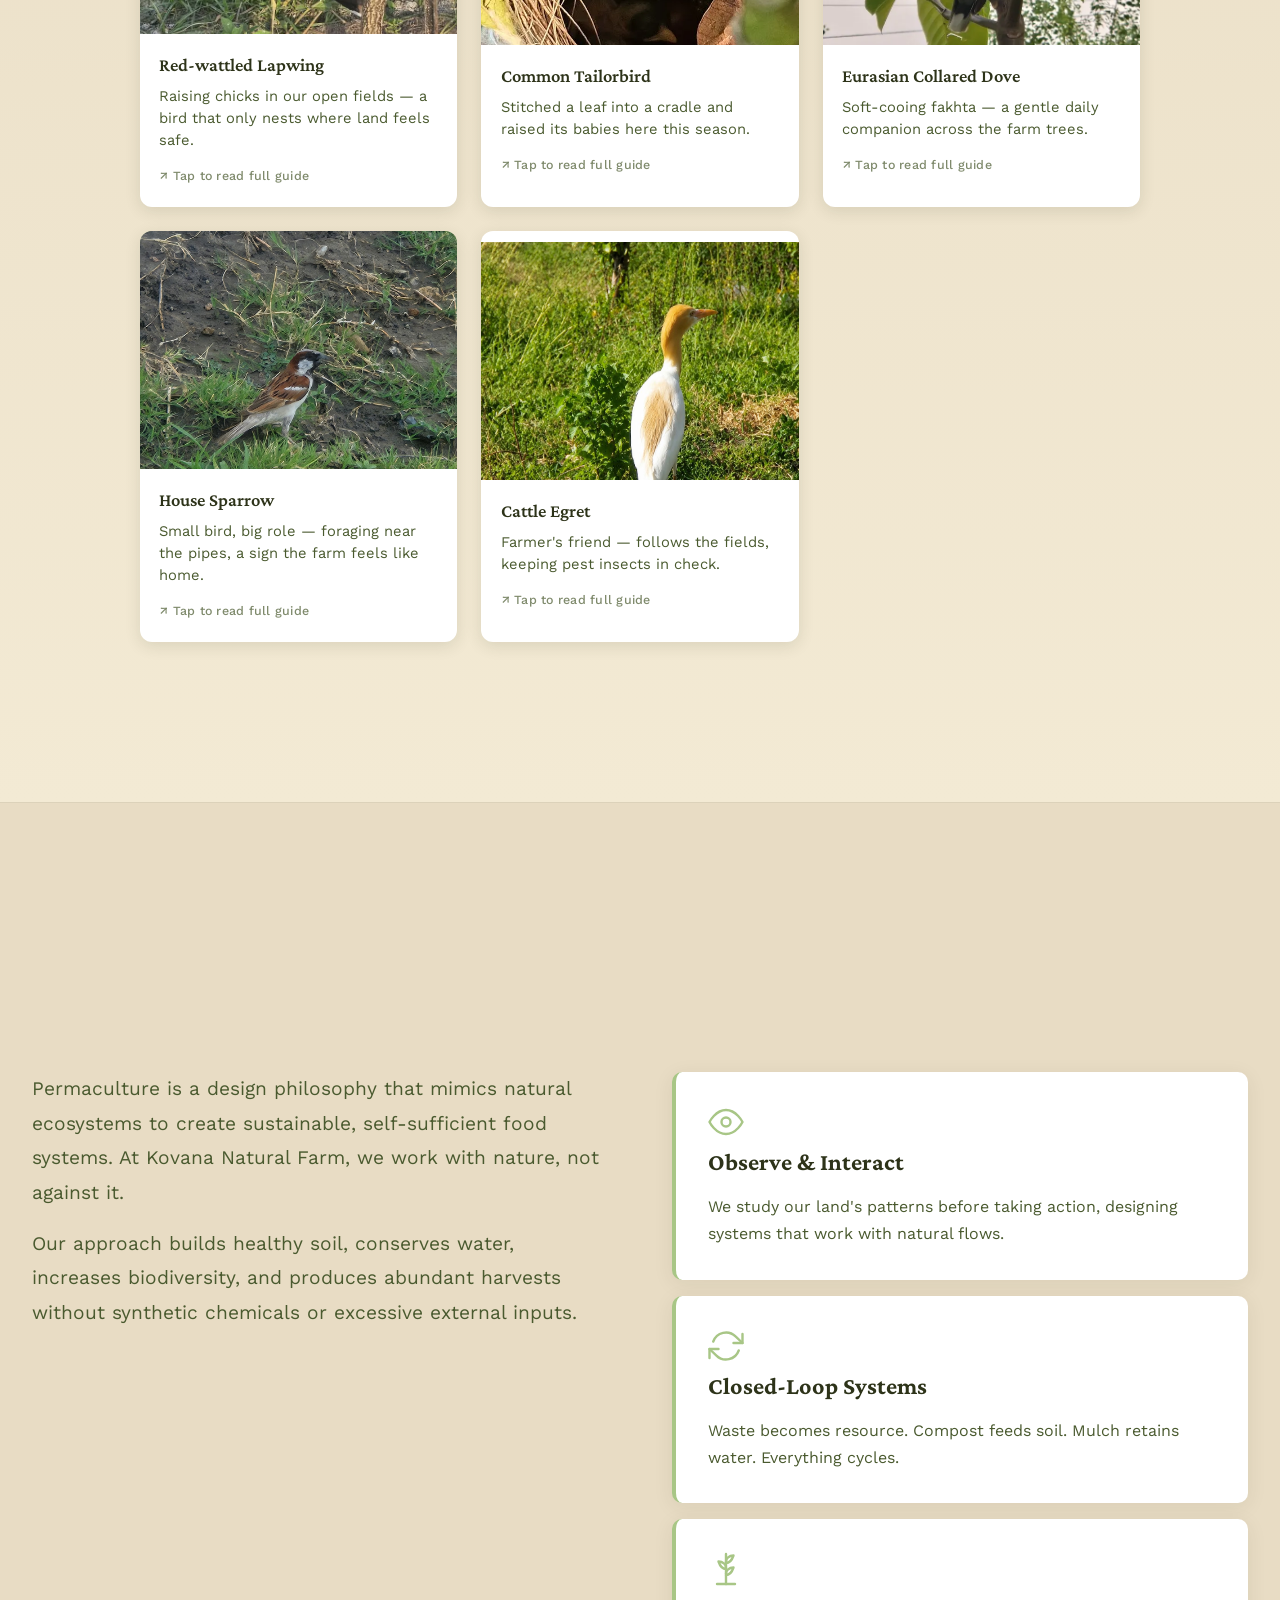
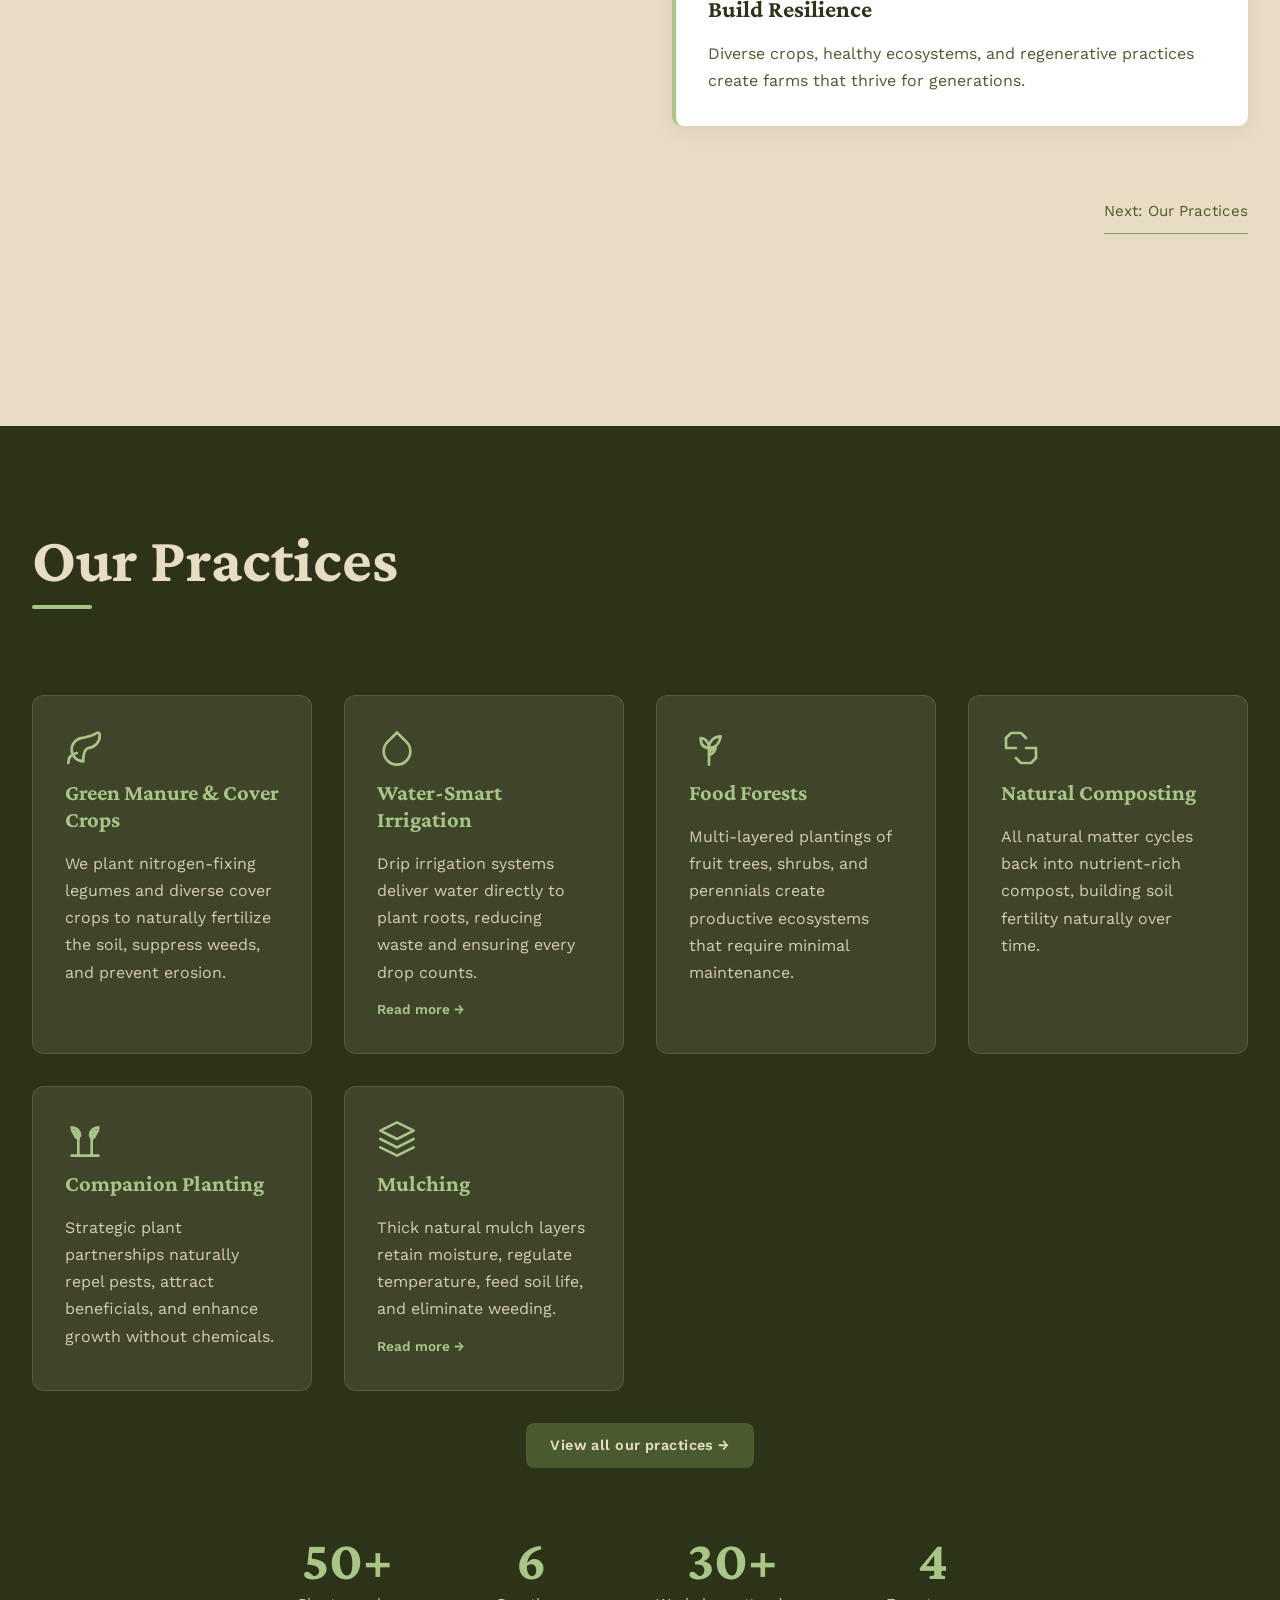
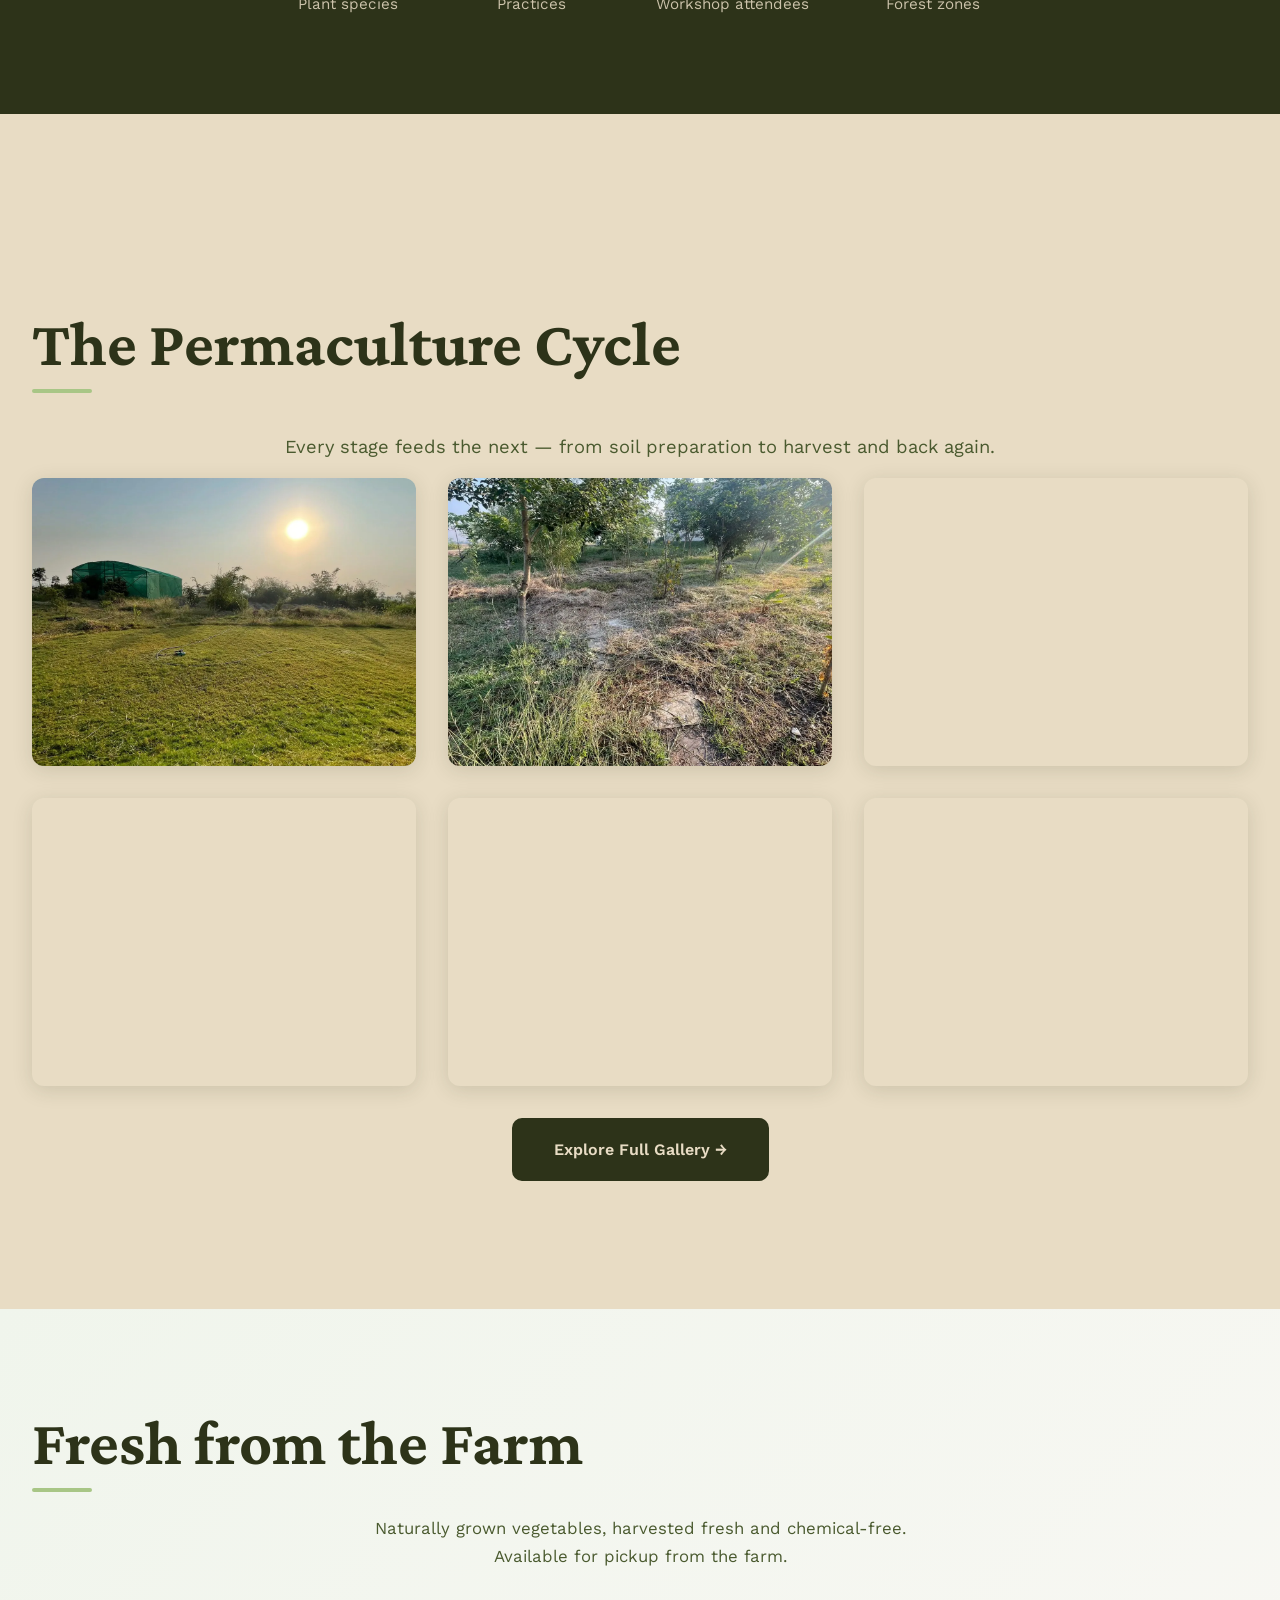
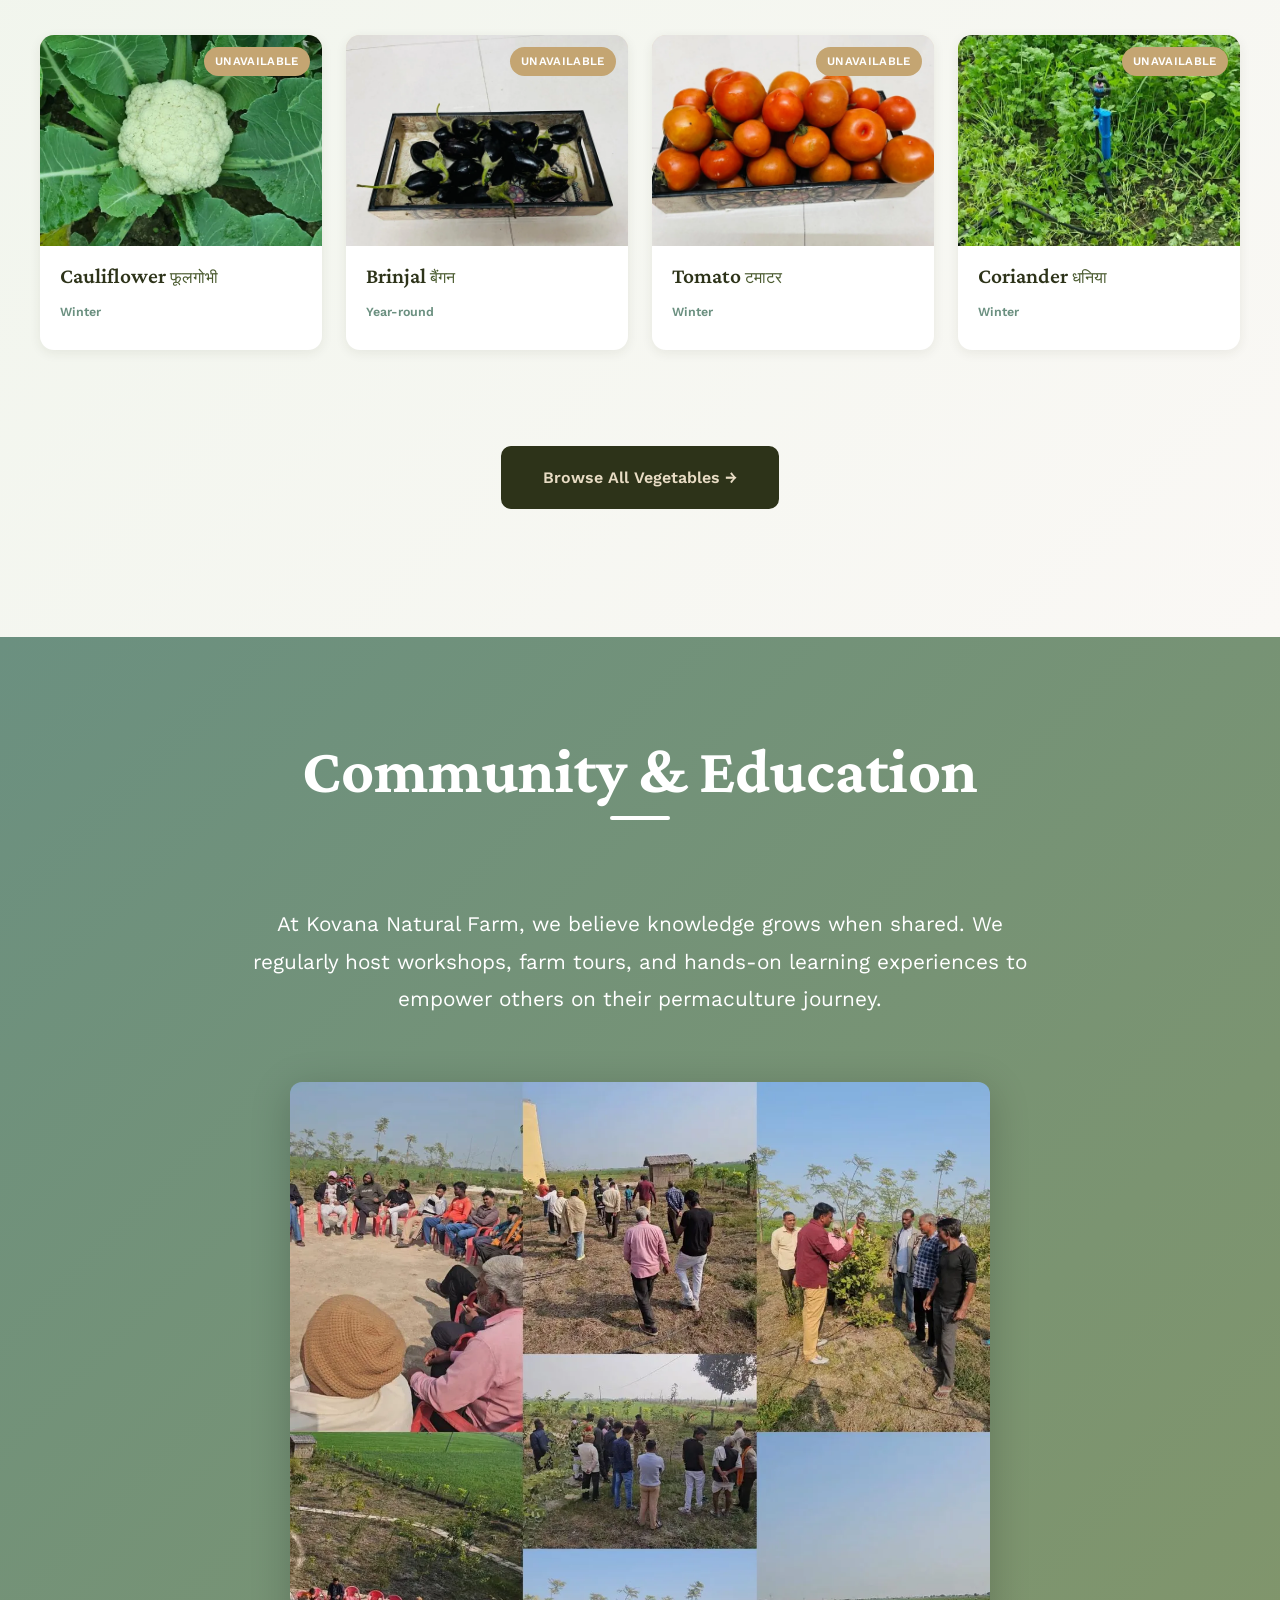
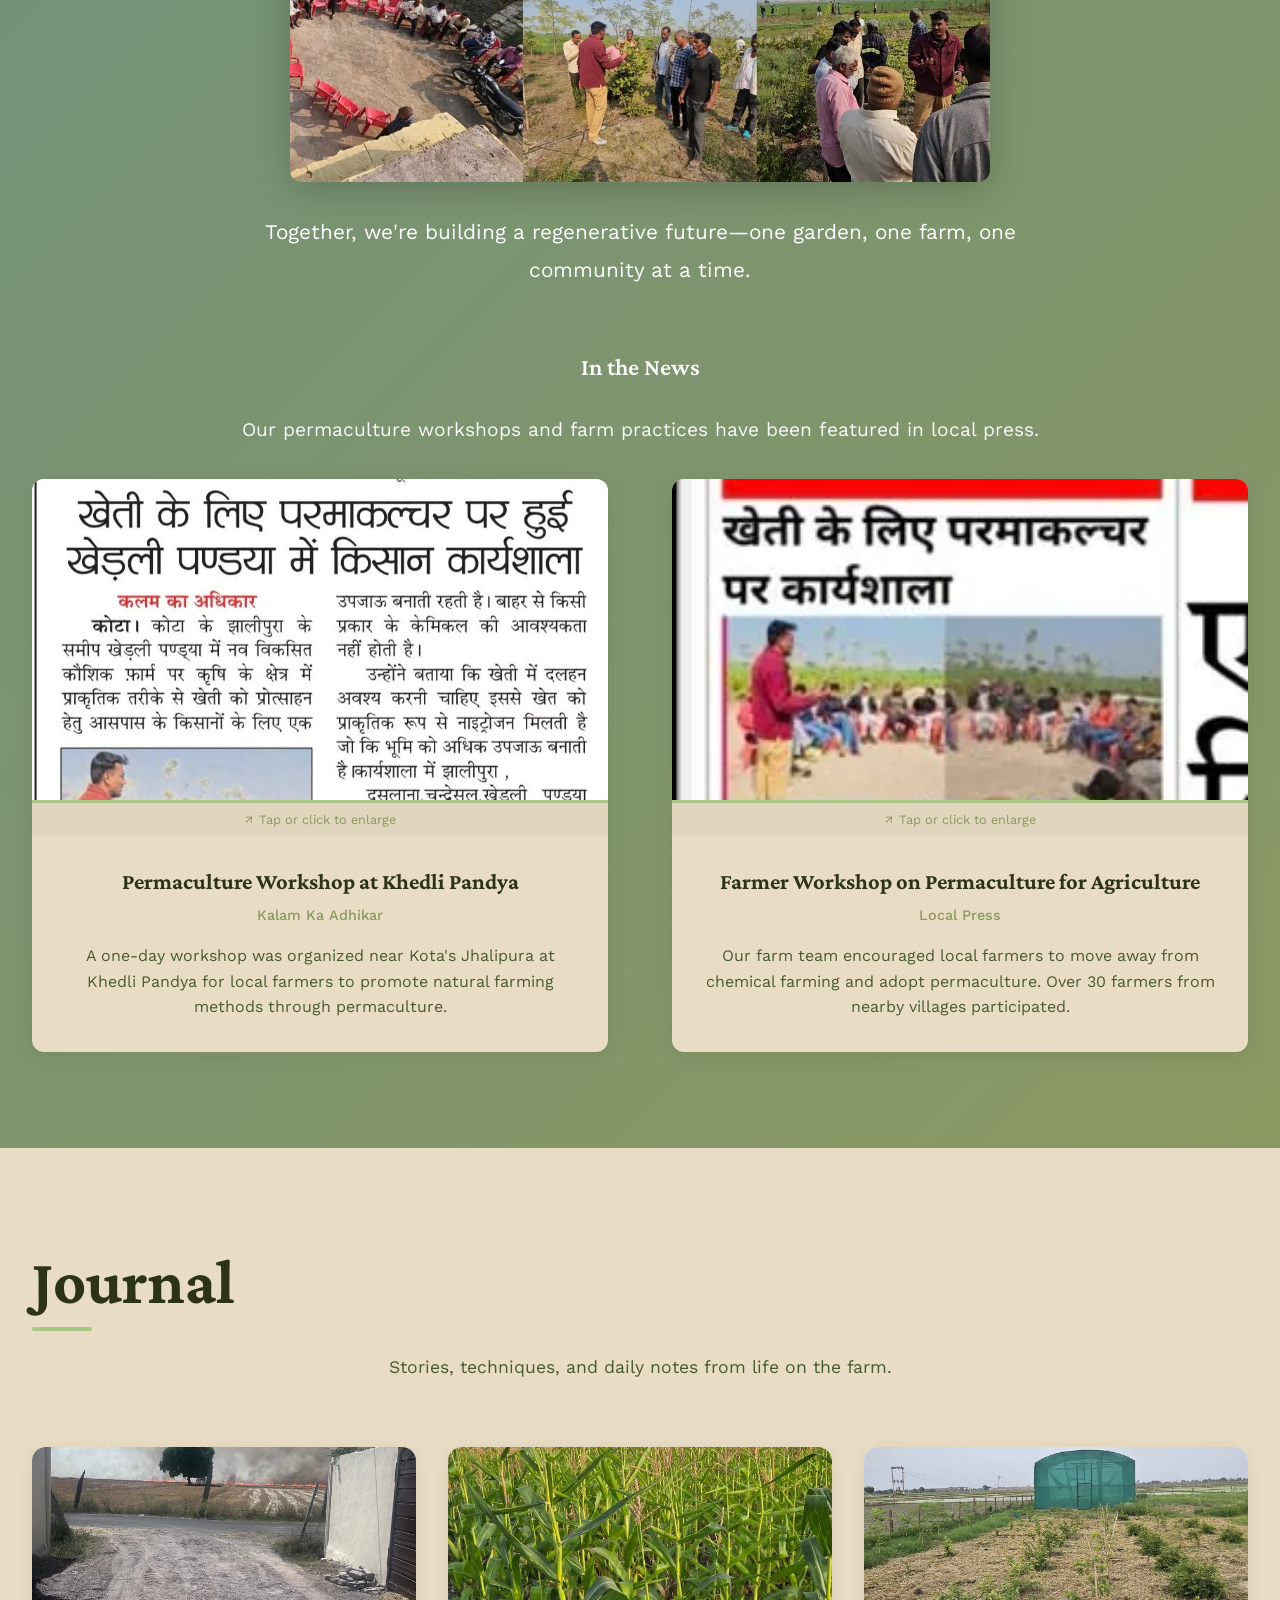
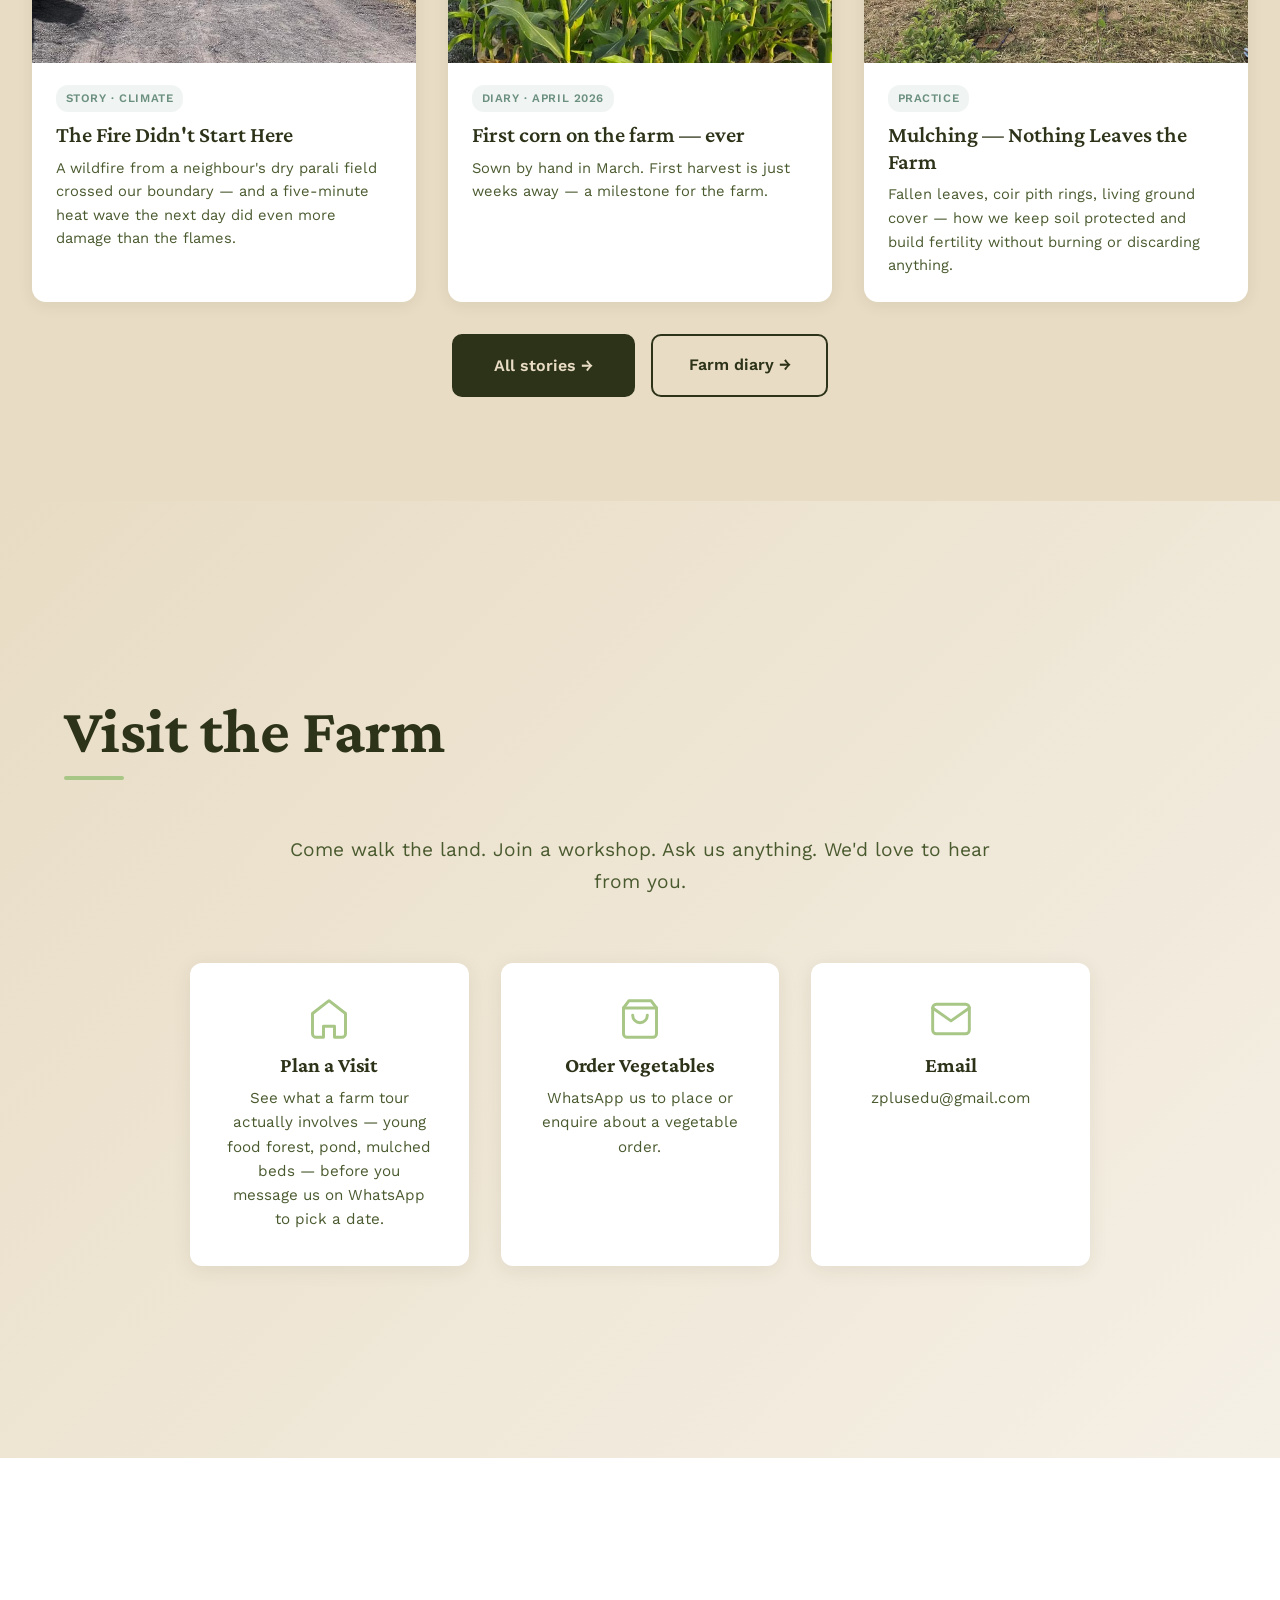
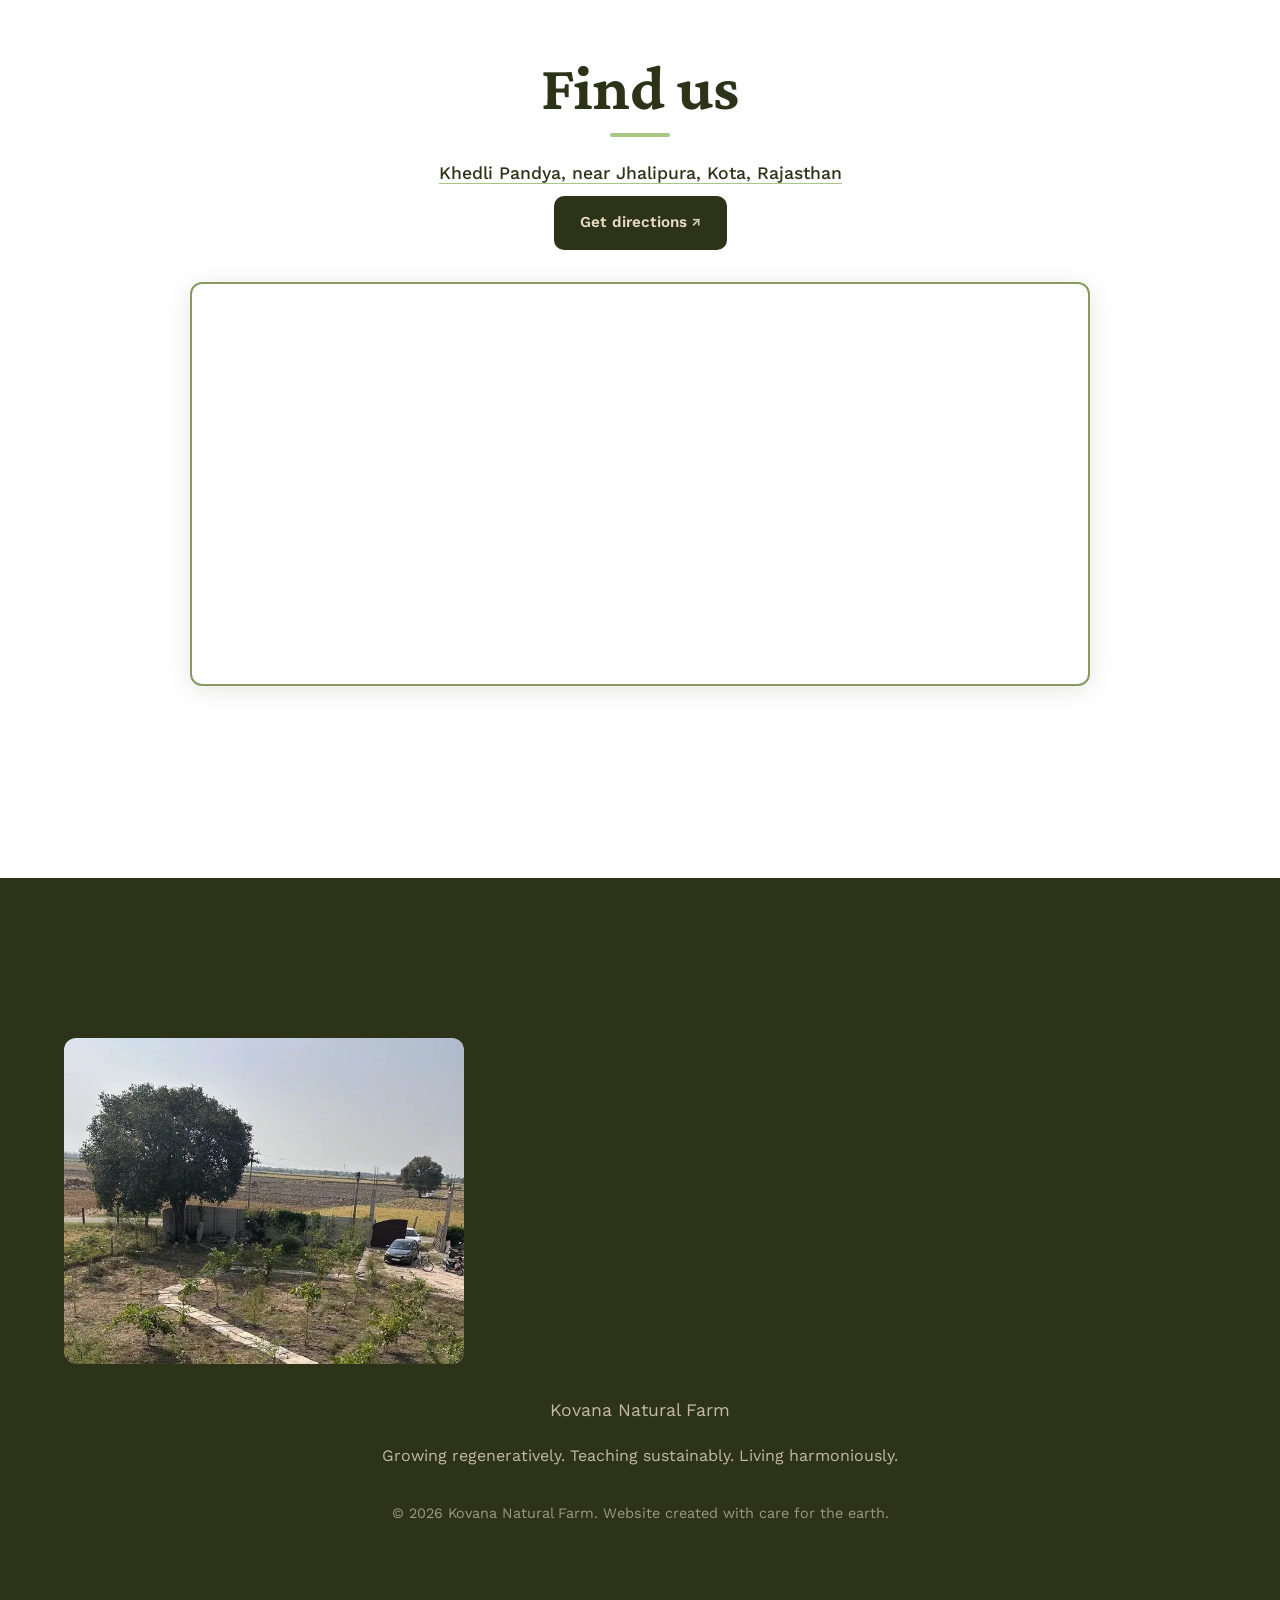
==== commit 1694c265: "Permaculture Cycle: new farm photos that show growth Homepage preview now tells the cycle in order —" ====
--- a/index.html
+++ b/index.html
@@ -472,12 +472,12 @@
 
     <!-- Load configs then main script.
          Bump ?v=YYYYMMDD on each config edit to bust browser caches. -->
-    <script src="gallery-config.js?v=20260430"></script>
+    <script src="gallery-config.js?v=20261111"></script>
     <script src="plants-config.js?v=20260430"></script>
     <script src="vegetables-config.js?v=20260430"></script>
     <script src="diary-config.js?v=20260501b"></script>
     <script src="js/common.js?v=20260730"></script>
-    <script src="js/main.js?v=20260730"></script>
+    <script src="js/main.js?v=20261111"></script>
 
     <!-- Accessibility controls -->
     <div class="a11y-controls">
--- a/css/styles.css
+++ b/css/styles.css
@@ -1520,6 +1520,13 @@
     margin-top: var(--spacing-sm);
 }
 
+/* Homepage cycle preview: 6 photos read as two even rows of 3 on desktop */
+@media (min-width: 1024px) {
+    #gallery-preview .gallery-grid {
+        grid-template-columns: repeat(3, 1fr);
+    }
+}
+
 .gallery-item {
     position: relative;
     overflow: hidden;
